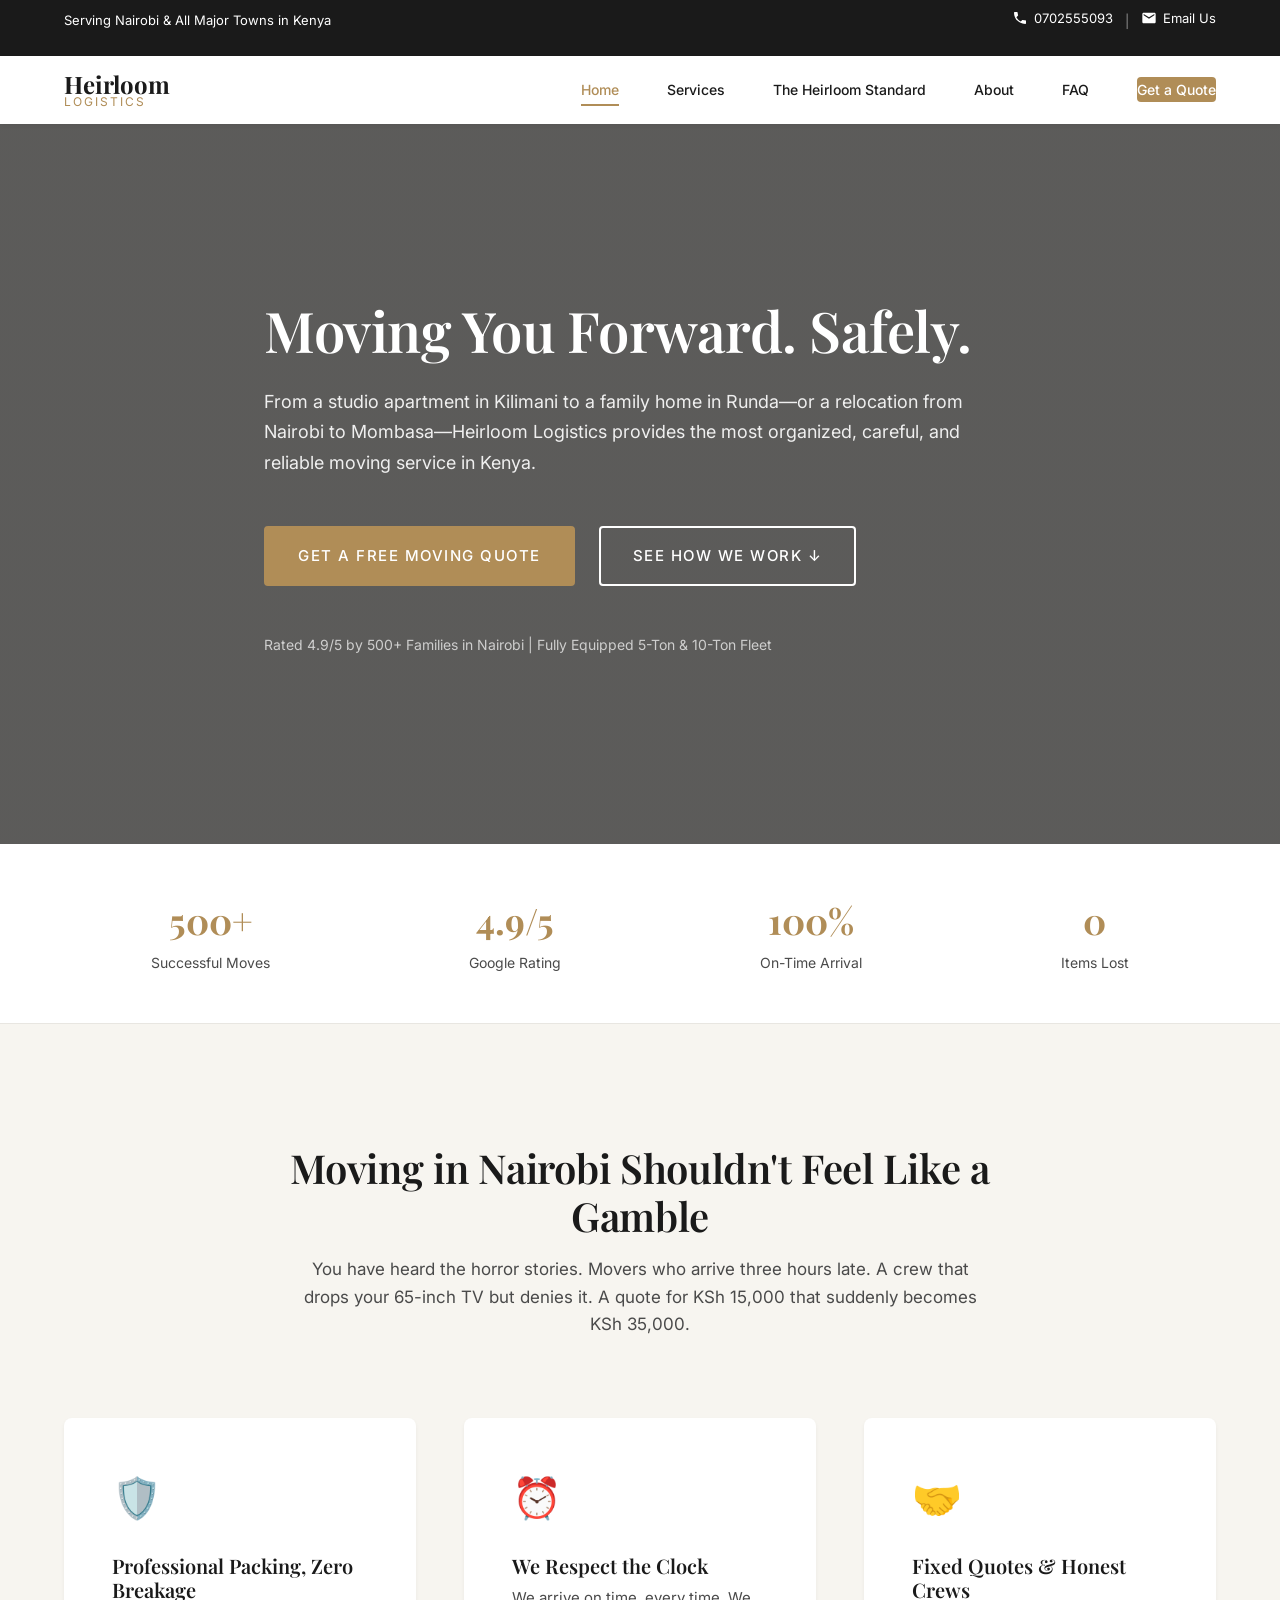
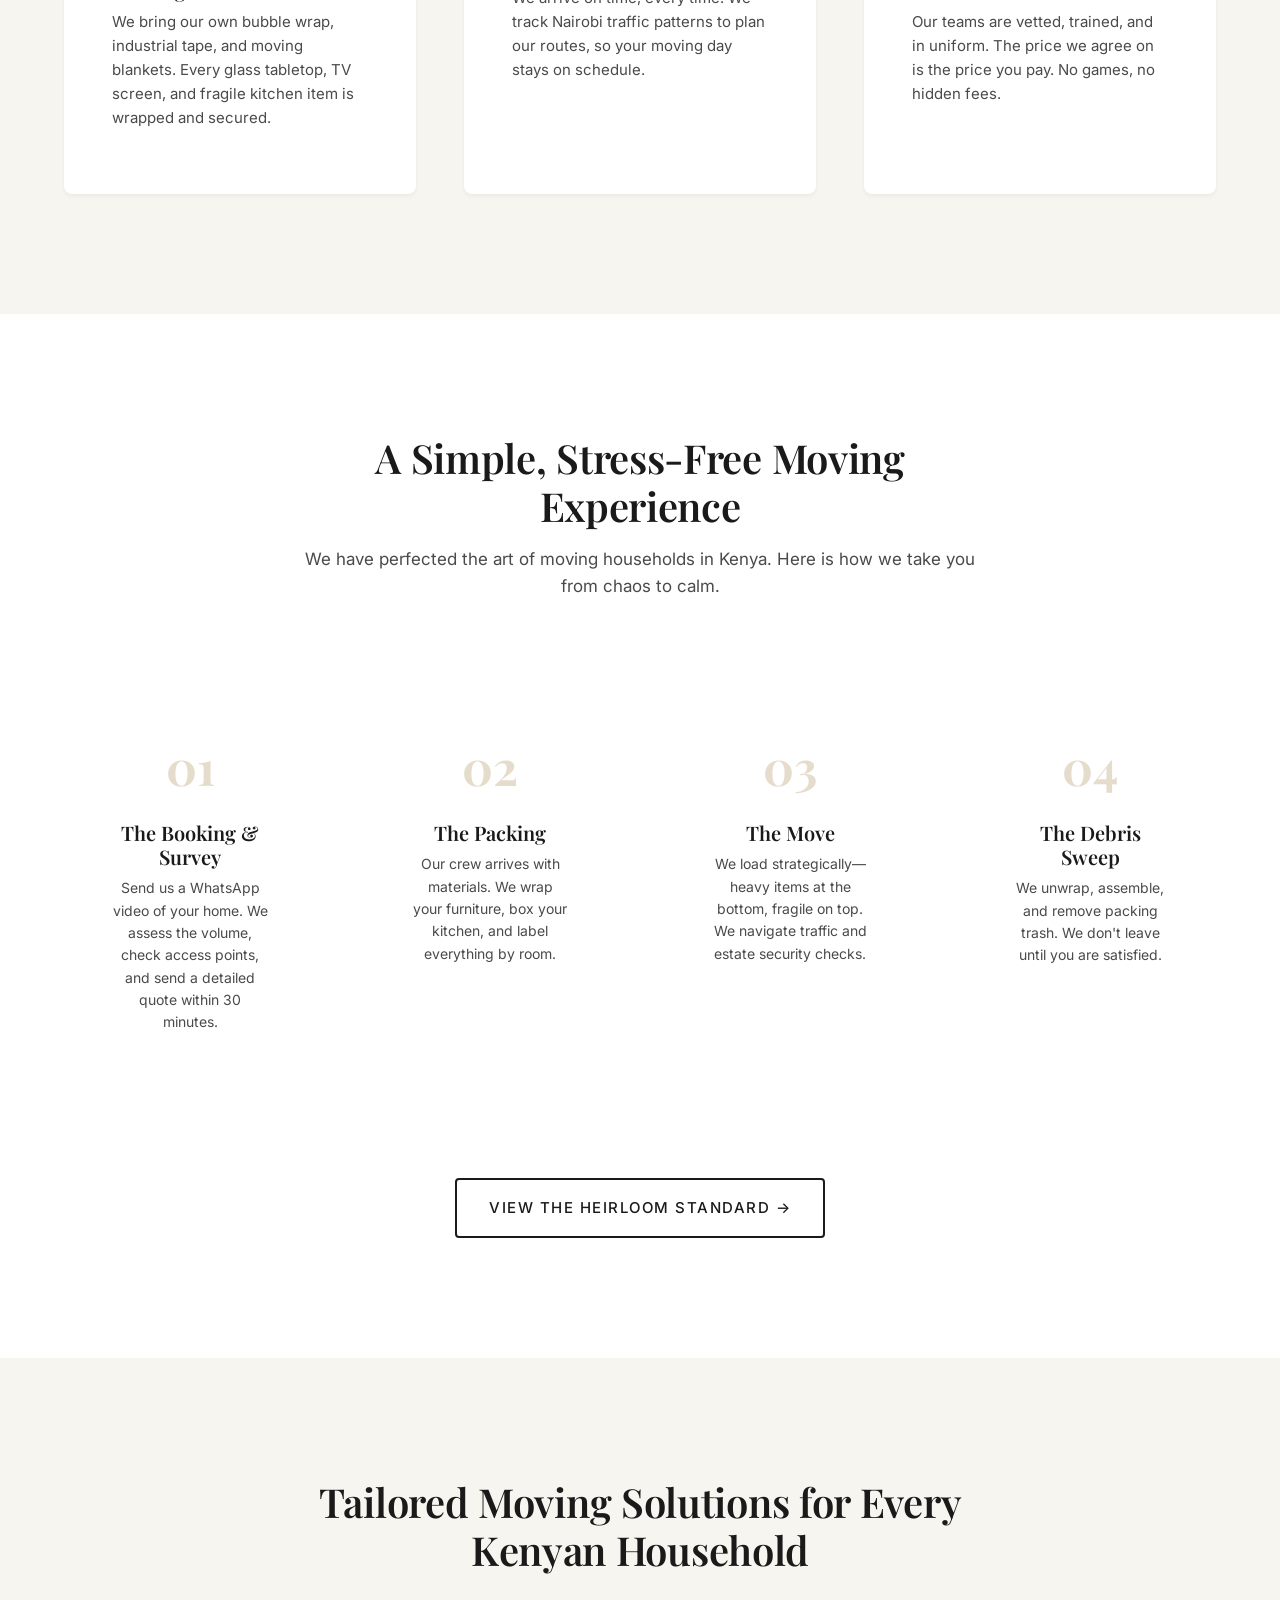
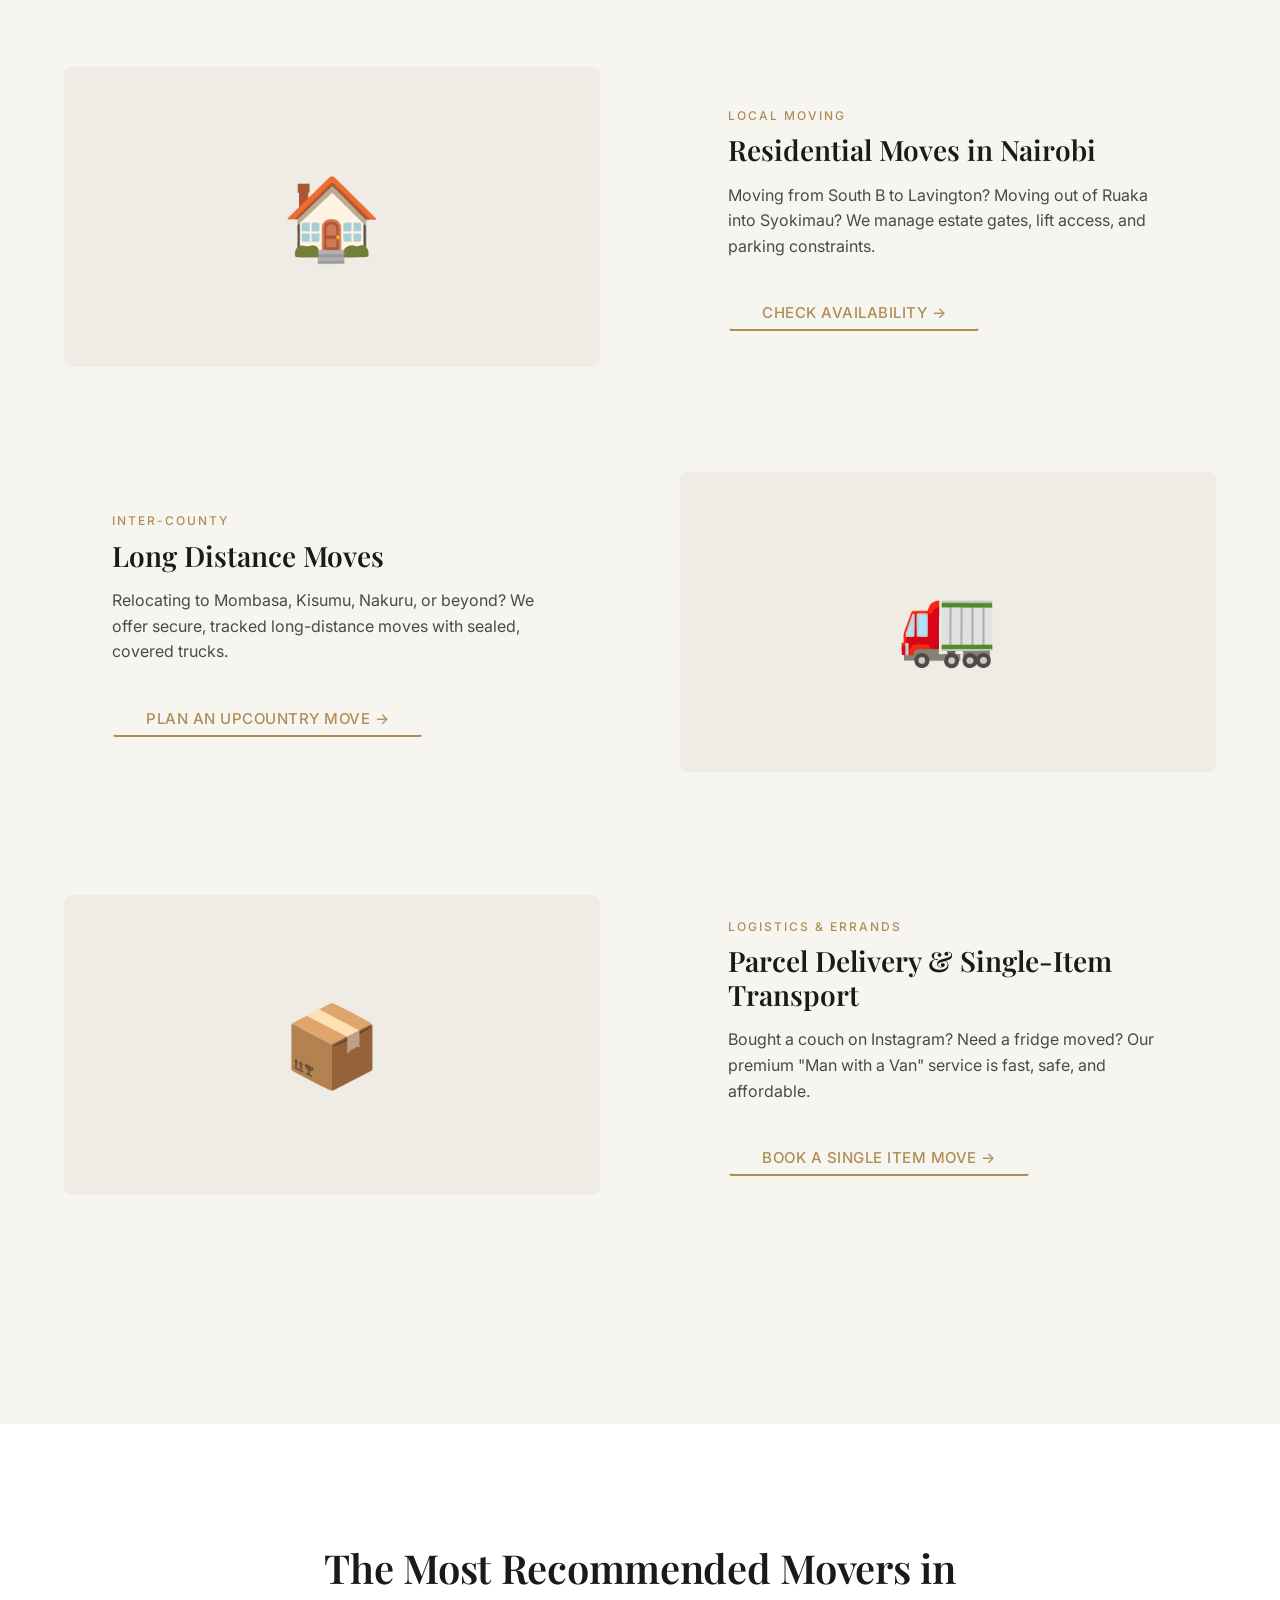
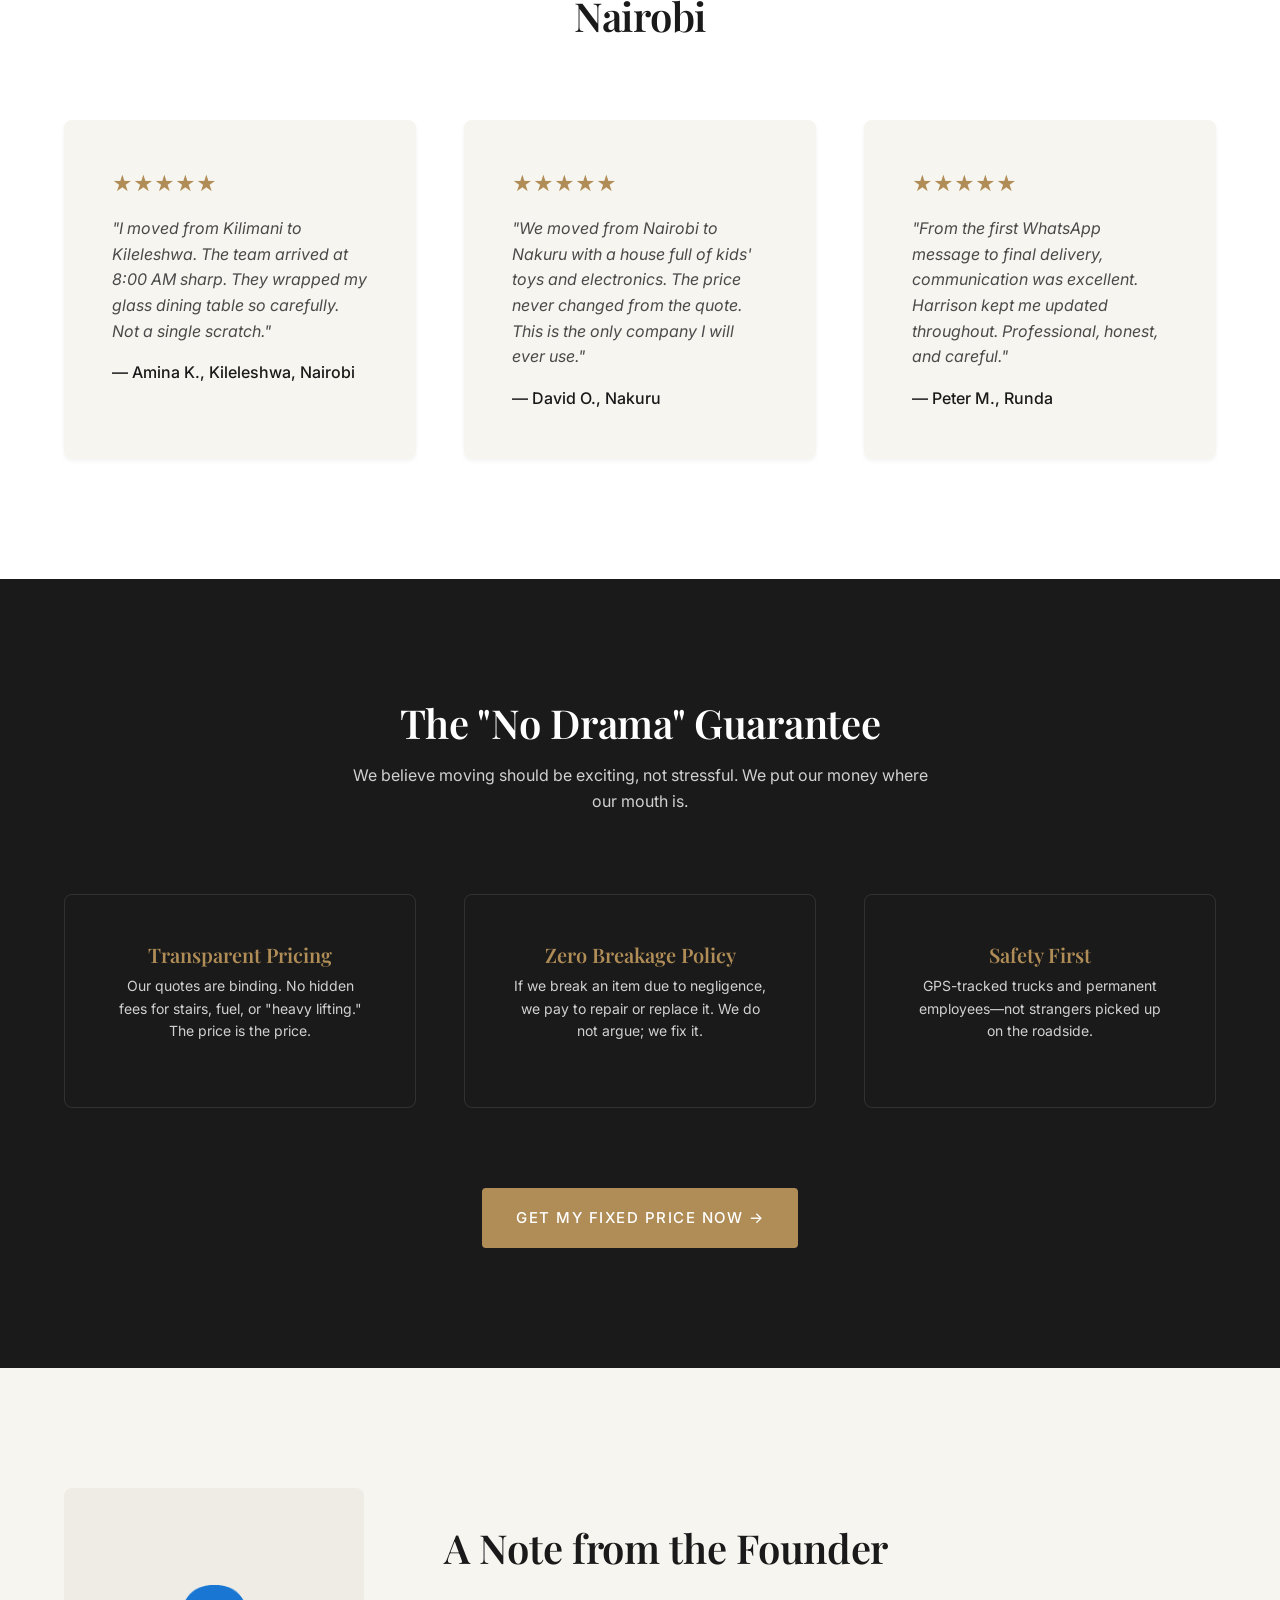
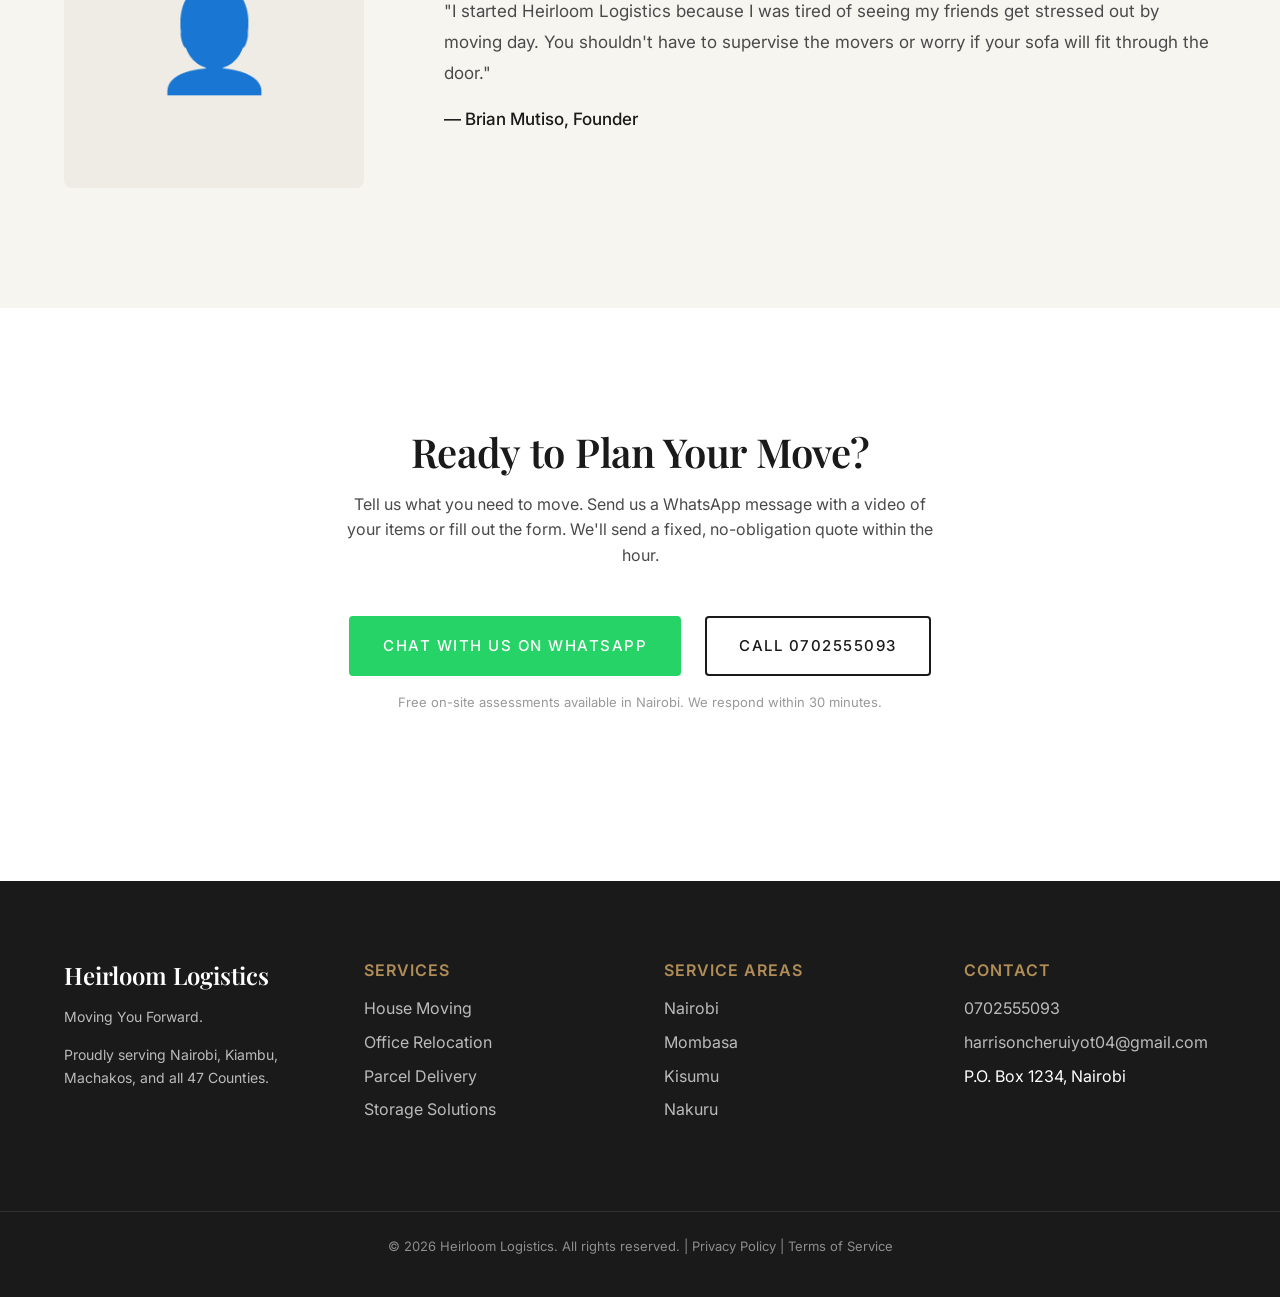
==== index.html @ 590d6983 "Add files via upload" ====
<!DOCTYPE html>
<html lang="en">
<head>
    <meta charset="UTF-8">
    <meta name="viewport" content="width=device-width, initial-scale=1.0">
    <title>Moving Company in Nairobi | Heirloom Logistics</title>
    <meta name="description" content="Reliable movers in Nairobi offering fixed-price moving services for homes, offices, and parcels across Kenya. Get a free quote on WhatsApp in 30 minutes. Call 0702555093.">
    <meta name="robots" content="index, follow">
    
    <!-- Open Graph Tags -->
    <meta property="og:title" content="Heirloom Logistics | Moving Company in Nairobi">
    <meta property="og:description" content="Professional moving services in Nairobi and across Kenya. Fixed prices, trained crews, and zero breakage guarantee.">
    <meta property="og:url" content="https://heirloomlogistics.co.ke">
    <meta property="og:type" content="website">
    <meta property="og:locale" content="en_KE">
    
    <!-- Structured Data -->
    <script type="application/ld+json">
    {
      "@context": "https://schema.org",
      "@type": "LocalBusiness",
      "name": "Heirloom Logistics",
      "description": "Professional moving company in Nairobi, Kenya offering residential and office relocation services.",
      "address": {
        "@type": "PostalAddress",
        "addressLocality": "Nairobi",
        "addressCountry": "KE"
      },
      "telephone": "+254702555093",
      "openingHours": "Mo-Sa 07:00-19:00",
      "areaServed": ["Nairobi", "Mombasa", "Kisumu", "Nakuru", "Eldoret"],
      "priceRange": "KSh 3,000 - KSh 80,000"
    }
    </script>
    
    <link rel="preconnect" href="https://fonts.googleapis.com">
    <link rel="preconnect" href="https://fonts.gstatic.com" crossorigin>
    <link href="https://fonts.googleapis.com/css2?family=Playfair+Display:wght@400;600;700&family=Inter:wght@400;500;600&display=swap" rel="stylesheet">
    <link rel="stylesheet" href="style.css">
</head>
<body>
    <a href="#main-content" class="skip-link">Skip to main content</a>

    <!-- Utility Bar -->
    <div class="utility-bar">
        <div class="container">
            <p class="utility-left">Serving Nairobi & All Major Towns in Kenya</p>
            <p class="utility-right">
                <a href="tel:0702555093" aria-label="Call us at 0702555093">
                    <svg width="16" height="16" viewBox="0 0 24 24" fill="currentColor" aria-hidden="true">
                        <path d="M6.62 10.79c1.44 2.83 3.76 5.14 6.59 6.59l2.2-2.2c.27-.27.67-.36 1.02-.24 1.12.37 2.33.57 3.57.57.55 0 1 .45 1 1V20c0 .55-.45 1-1 1-9.39 0-17-7.61-17-17 0-.55.45-1 1-1h3.5c.55 0 1 .45 1 1 0 1.25.2 2.45.57 3.57.11.35.03.74-.25 1.02l-2.2 2.2z"/>
                    </svg>
                    0702555093
                </a>
                <span class="divider">|</span>
                <a href="mailto:harrisoncheruiyot04@gmail.com" aria-label="Email us">
                    <svg width="16" height="16" viewBox="0 0 24 24" fill="currentColor" aria-hidden="true">
                        <path d="M20 4H4c-1.1 0-1.99.9-1.99 2L2 18c0 1.1.9 2 2 2h16c1.1 0 2-.9 2-2V6c0-1.1-.9-2-2-2zm0 4l-8 5-8-5V6l8 5 8-5v2z"/>
                    </svg>
                    Email Us
                </a>
            </p>
        </div>
    </div>

    <!-- Header & Navigation -->
    <header class="site-header" id="site-header" role="banner">
        <div class="container nav-container">
            <a href="/" class="logo" aria-label="Heirloom Logistics Home">
                <span class="logo-main">Heirloom</span>
                <span class="logo-sub">Logistics</span>
            </a>
            
            <nav class="main-nav" id="main-nav" aria-label="Main Navigation">
                <ul>
                    <li><a href="/" class="active" aria-current="page">Home</a></li>
                    <li><a href="services.html">Services</a></li>
                    <li><a href="heirloom-standard.html">The Heirloom Standard</a></li>
                    <li><a href="about.html">About</a></li>
                    <li><a href="faq.html">FAQ</a></li>
                    <li><a href="contact.html" class="nav-cta">Get a Quote</a></li>
                </ul>
            </nav>

            <button class="hamburger" id="hamburger" aria-label="Toggle Menu" aria-expanded="false" type="button">
                <span></span>
                <span></span>
                <span></span>
            </button>
        </div>
    </header>

    <main id="main-content" tabindex="-1">
        <!-- Hero Section -->
        <section class="hero" id="hero" aria-label="Hero section">
            <div class="hero-overlay"></div>
            <div class="container hero-content">
                <h1>Moving You Forward. Safely.</h1>
                <p class="hero-subheadline">From a studio apartment in Kilimani to a family home in Runda—or a relocation from Nairobi to Mombasa—Heirloom Logistics provides the most organized, careful, and reliable moving service in Kenya.</p>
                <div class="hero-cta">
                    <a href="https://wa.me/254702555093?text=Hello%20Heirloom%20Logistics%2C%20I%20need%20a%20moving%20quote." class="btn btn-primary" target="_blank" rel="noopener">Get a Free Moving Quote</a>
                    <a href="#how-we-work" class="btn btn-outline-light">See How We Work ↓</a>
                </div>
                <div class="hero-trust">
                    <p>Rated 4.9/5 by 500+ Families in Nairobi | Fully Equipped 5-Ton & 10-Ton Fleet</p>
                </div>
            </div>
        </section>

        <!-- Trust Bar -->
        <section class="trust-bar" aria-label="Trust Indicators">
            <div class="container">
                <div class="trust-item">
                    <span class="trust-number">500+</span>
                    <span class="trust-label">Successful Moves</span>
                </div>
                <div class="trust-item">
                    <span class="trust-number">4.9/5</span>
                    <span class="trust-label">Google Rating</span>
                </div>
                <div class="trust-item">
                    <span class="trust-number">100%</span>
                    <span class="trust-label">On-Time Arrival</span>
                </div>
                <div class="trust-item">
                    <span class="trust-number">0</span>
                    <span class="trust-label">Items Lost</span>
                </div>
            </div>
        </section>

        <!-- Problem Agitator -->
        <section class="problem-section" id="why-us" aria-labelledby="why-us-heading">
            <div class="container">
                <div class="section-header">
                    <h2 id="why-us-heading">Moving in Nairobi Shouldn't Feel Like a Gamble</h2>
                    <p>You have heard the horror stories. Movers who arrive three hours late. A crew that drops your 65-inch TV but denies it. A quote for KSh 15,000 that suddenly becomes KSh 35,000.</p>
                </div>
                <div class="feature-grid">
                    <div class="feature-card">
                        <div class="feature-icon" aria-hidden="true">🛡️</div>
                        <h3>Professional Packing, Zero Breakage</h3>
                        <p>We bring our own bubble wrap, industrial tape, and moving blankets. Every glass tabletop, TV screen, and fragile kitchen item is wrapped and secured.</p>
                    </div>
                    <div class="feature-card">
                        <div class="feature-icon" aria-hidden="true">⏰</div>
                        <h3>We Respect the Clock</h3>
                        <p>We arrive on time, every time. We track Nairobi traffic patterns to plan our routes, so your moving day stays on schedule.</p>
                    </div>
                    <div class="feature-card">
                        <div class="feature-icon" aria-hidden="true">🤝</div>
                        <h3>Fixed Quotes & Honest Crews</h3>
                        <p>Our teams are vetted, trained, and in uniform. The price we agree on is the price you pay. No games, no hidden fees.</p>
                    </div>
                </div>
            </div>
        </section>

        <!-- How We Work / Process -->
        <section class="process-section" id="how-we-work" aria-labelledby="process-heading">
            <div class="container">
                <div class="section-header">
                    <h2 id="process-heading">A Simple, Stress-Free Moving Experience</h2>
                    <p>We have perfected the art of moving households in Kenya. Here is how we take you from chaos to calm.</p>
                </div>
                <div class="process-grid">
                    <div class="process-step">
                        <div class="step-number" aria-hidden="true">01</div>
                        <h3>The Booking & Survey</h3>
                        <p>Send us a WhatsApp video of your home. We assess the volume, check access points, and send a detailed quote within 30 minutes.</p>
                    </div>
                    <div class="process-step">
                        <div class="step-number" aria-hidden="true">02</div>
                        <h3>The Packing</h3>
                        <p>Our crew arrives with materials. We wrap your furniture, box your kitchen, and label everything by room.</p>
                    </div>
                    <div class="process-step">
                        <div class="step-number" aria-hidden="true">03</div>
                        <h3>The Move</h3>
                        <p>We load strategically—heavy items at the bottom, fragile on top. We navigate traffic and estate security checks.</p>
                    </div>
                    <div class="process-step">
                        <div class="step-number" aria-hidden="true">04</div>
                        <h3>The Debris Sweep</h3>
                        <p>We unwrap, assemble, and remove packing trash. We don't leave until you are satisfied.</p>
                    </div>
                </div>
                <div class="center-cta">
                    <a href="heirloom-standard.html" class="btn btn-secondary">View The Heirloom Standard →</a>
                </div>
            </div>
        </section>

        <!-- Services Showcase -->
        <section class="services-showcase" id="services" aria-labelledby="services-heading">
            <div class="container">
                <div class="section-header">
                    <h2 id="services-heading">Tailored Moving Solutions for Every Kenyan Household</h2>
                </div>
                <div class="service-block">
                    <div class="service-image" aria-hidden="true">🏠</div>
                    <div class="service-content">
                        <span class="service-tag">Local Moving</span>
                        <h3>Residential Moves in Nairobi</h3>
                        <p>Moving from South B to Lavington? Moving out of Ruaka into Syokimau? We manage estate gates, lift access, and parking constraints.</p>
                        <a href="services.html#local-moving" class="btn btn-text">Check Availability →</a>
                    </div>
                </div>
                <div class="service-block reverse">
                    <div class="service-image" aria-hidden="true">🚛</div>
                    <div class="service-content">
                        <span class="service-tag">Inter-County</span>
                        <h3>Long Distance Moves</h3>
                        <p>Relocating to Mombasa, Kisumu, Nakuru, or beyond? We offer secure, tracked long-distance moves with sealed, covered trucks.</p>
                        <a href="services.html#long-distance" class="btn btn-text">Plan an Upcountry Move →</a>
                    </div>
                </div>
                <div class="service-block">
                    <div class="service-image" aria-hidden="true">📦</div>
                    <div class="service-content">
                        <span class="service-tag">Logistics & Errands</span>
                        <h3>Parcel Delivery & Single-Item Transport</h3>
                        <p>Bought a couch on Instagram? Need a fridge moved? Our premium "Man with a Van" service is fast, safe, and affordable.</p>
                        <a href="services.html#single-item" class="btn btn-text">Book a Single Item Move →</a>
                    </div>
                </div>
            </div>
        </section>

        <!-- Testimonials -->
        <section class="testimonials" id="testimonials" aria-labelledby="testimonials-heading">
            <div class="container">
                <div class="section-header">
                    <h2 id="testimonials-heading">The Most Recommended Movers in Nairobi</h2>
                </div>
                <div class="testimonial-grid">
                    <div class="testimonial-card">
                        <div class="stars" aria-label="5 out of 5 stars">★★★★★</div>
                        <blockquote>"I moved from Kilimani to Kileleshwa. The team arrived at 8:00 AM sharp. They wrapped my glass dining table so carefully. Not a single scratch."</blockquote>
                        <cite>— Amina K., Kileleshwa, Nairobi</cite>
                    </div>
                    <div class="testimonial-card">
                        <div class="stars" aria-label="5 out of 5 stars">★★★★★</div>
                        <blockquote>"We moved from Nairobi to Nakuru with a house full of kids' toys and electronics. The price never changed from the quote. This is the only company I will ever use."</blockquote>
                        <cite>— David O., Nakuru</cite>
                    </div>
                    <div class="testimonial-card">
                        <div class="stars" aria-label="5 out of 5 stars">★★★★★</div>
                        <blockquote>"From the first WhatsApp message to final delivery, communication was excellent. Harrison kept me updated throughout. Professional, honest, and careful."</blockquote>
                        <cite>— Peter M., Runda</cite>
                    </div>
                </div>
            </div>
        </section>

        <!-- Guarantee Section -->
        <section class="guarantee-section" id="guarantee" aria-labelledby="guarantee-heading">
            <div class="container">
                <h2 id="guarantee-heading">The "No Drama" Guarantee</h2>
                <p class="guarantee-sub">We believe moving should be exciting, not stressful. We put our money where our mouth is.</p>
                <div class="guarantee-grid">
                    <div class="guarantee-item">
                        <h3>Transparent Pricing</h3>
                        <p>Our quotes are binding. No hidden fees for stairs, fuel, or "heavy lifting." The price is the price.</p>
                    </div>
                    <div class="guarantee-item">
                        <h3>Zero Breakage Policy</h3>
                        <p>If we break an item due to negligence, we pay to repair or replace it. We do not argue; we fix it.</p>
                    </div>
                    <div class="guarantee-item">
                        <h3>Safety First</h3>
                        <p>GPS-tracked trucks and permanent employees—not strangers picked up on the roadside.</p>
                    </div>
                </div>
                <a href="contact.html" class="btn btn-primary">Get My Fixed Price Now →</a>
            </div>
        </section>

        <!-- Founder's Note -->
        <section class="founder-section" id="about" aria-labelledby="founder-heading">
            <div class="container founder-container">
                <div class="founder-image" aria-hidden="true">👤</div>
                <div class="founder-content">
                    <h2 id="founder-heading">A Note from the Founder</h2>
                    <p>"I started Heirloom Logistics because I was tired of seeing my friends get stressed out by moving day. You shouldn't have to supervise the movers or worry if your sofa will fit through the door."</p>
                    <p class="founder-name">— Brian Mutiso, Founder</p>
                </div>
            </div>
        </section>

        <!-- Final CTA -->
        <section class="final-cta" id="contact" aria-labelledby="cta-heading">
            <div class="container">
                <h2 id="cta-heading">Ready to Plan Your Move?</h2>
                <p>Tell us what you need to move. Send us a WhatsApp message with a video of your items or fill out the form. We'll send a fixed, no-obligation quote within the hour.</p>
                <div class="cta-buttons">
                    <a href="https://wa.me/254702555093?text=Hello%20Heirloom%20Logistics%2C%20I%20need%20a%20moving%20quote." class="btn btn-whatsapp" target="_blank" rel="noopener">Chat with Us on WhatsApp</a>
                    <a href="tel:0702555093" class="btn btn-outline-dark">Call 0702555093</a>
                </div>
                <p class="micro-copy">Free on-site assessments available in Nairobi. We respond within 30 minutes.</p>
            </div>
        </section>
    </main>

    <!-- Footer -->
    <footer class="site-footer" role="contentinfo">
        <div class="container footer-grid">
            <div class="footer-col">
                <h3>Heirloom Logistics</h3>
                <p>Moving You Forward.</p>
                <p>Proudly serving Nairobi, Kiambu, Machakos, and all 47 Counties.</p>
            </div>
            <div class="footer-col">
                <h4>Services</h4>
                <ul>
                    <li><a href="services.html#local-moving">House Moving</a></li>
                    <li><a href="services.html#long-distance">Office Relocation</a></li>
                    <li><a href="services.html#single-item">Parcel Delivery</a></li>
                    <li><a href="services.html#storage">Storage Solutions</a></li>
                </ul>
            </div>
            <div class="footer-col">
                <h4>Service Areas</h4>
                <ul>
                    <li><a href="service-areas.html#nairobi">Nairobi</a></li>
                    <li><a href="service-areas.html#mombasa">Mombasa</a></li>
                    <li><a href="service-areas.html#kisumu">Kisumu</a></li>
                    <li><a href="service-areas.html#nakuru">Nakuru</a></li>
                </ul>
            </div>
            <div class="footer-col">
                <h4>Contact</h4>
                <ul>
                    <li><a href="tel:0702555093">0702555093</a></li>
                    <li><a href="mailto:harrisoncheruiyot04@gmail.com">harrisoncheruiyot04@gmail.com</a></li>
                    <li>P.O. Box 1234, Nairobi</li>
                </ul>
            </div>
        </div>
        <div class="footer-bottom">
            <p>&copy; <span id="current-year">2026</span> Heirloom Logistics. All rights reserved. | <a href="privacy.html">Privacy Policy</a> | <a href="terms.html">Terms of Service</a></p>
        </div>
    </footer>

    <!-- Sticky Mobile CTA -->
    <div class="sticky-mobile-cta" aria-label="Quick Contact">
        <a href="tel:0702555093" class="sticky-call">
            <svg width="20" height="20" viewBox="0 0 24 24" fill="currentColor" aria-hidden="true">
                <path d="M6.62 10.79c1.44 2.83 3.76 5.14 6.59 6.59l2.2-2.2c.27-.27.67-.36 1.02-.24 1.12.37 2.33.57 3.57.57.55 0 1 .45 1 1V20c0 .55-.45 1-1 1-9.39 0-17-7.61-17-17 0-.55.45-1 1-1h3.5c.55 0 1 .45 1 1 0 1.25.2 2.45.57 3.57.11.35.03.74-.25 1.02l-2.2 2.2z"/>
            </svg>
            Call
        </a>
        <a href="https://wa.me/254702555093?text=Hello%20Heirloom%20Logistics%2C%20I%20need%20a%20moving%20quote." class="sticky-whatsapp" target="_blank" rel="noopener">
            <svg width="20" height="20" viewBox="0 0 24 24" fill="currentColor" aria-hidden="true">
                <path d="M17.472 14.382c-.297-.149-1.758-.867-2.03-.967-.273-.099-.471-.148-.67.15-.197.297-.767.966-.94 1.164-.173.199-.347.223-.644.075-.297-.15-1.255-.463-2.39-1.475-.883-.788-1.48-1.761-1.653-2.059-.173-.297-.018-.458.13-.606.134-.133.298-.347.446-.52.149-.174.198-.298.298-.497.099-.198.05-.371-.025-.52-.075-.149-.669-1.612-.916-2.207-.242-.579-.487-.5-.669-.51-.173-.008-.371-.01-.57-.01-.198 0-.52.074-.792.372-.272.297-1.04 1.016-1.04 2.479 0 1.462 1.065 2.875 1.213 3.074.149.198 2.096 3.2 5.077 4.487.709.306 1.262.489 1.694.625.712.227 1.36.195 1.871.118.571-.085 1.758-.719 2.006-1.413.248-.694.248-1.289.173-1.413-.074-.124-.272-.198-.57-.347m-5.421 7.403h-.004a9.87 9.87 0 01-5.031-1.378l-.361-.214-3.741.982.998-3.648-.235-.374a9.86 9.86 0 01-1.51-5.26c.001-5.45 4.436-9.884 9.888-9.884 2.64 0 5.122 1.03 6.988 2.898a9.825 9.825 0 012.893 6.994c-.003 5.45-4.437 9.884-9.885 9.884m8.413-18.297A11.815 11.815 0 0012.05 0C5.495 0 .16 5.335.157 11.892c0 2.096.547 4.142 1.588 5.945L.057 24l6.305-1.654a11.882 11.882 0 005.683 1.448h.005c6.554 0 11.89-5.335 11.893-11.893a11.821 11.821 0 00-3.48-8.413z"/>
            </svg>
            WhatsApp
        </a>
    </div>

    <script src="script.js" defer></script>
</body>
</html>
---- style.css ----
/* ============================================
   Heirloom Logistics - Production Stylesheet
   Premium Moving Company Website
   ============================================ */

/* CSS Custom Properties (Design Tokens) */
:root {
    /* Colors */
    --color-charcoal: #1A1A1A;
    --color-ivory: #F7F5F0;
    --color-white: #FFFFFF;
    --color-gold: #B08D57;
    --color-gold-dark: #9A7A4A;
    --color-slate: #4A4A4A;
    --color-light-gray: #E8E6E1;
    --color-soft-beige: #EFECE6;
    --color-whatsapp: #25D366;
    --color-whatsapp-dark: #1DA851;
    --color-success: #4CAF50;
    --color-danger: #dc3545;
    
    /* Typography */
    --font-heading: 'Playfair Display', Georgia, serif;
    --font-body: 'Inter', Helvetica, Arial, sans-serif;
    
    /* Spacing */
    --spacing-xs: 8px;
    --spacing-sm: 16px;
    --spacing-md: 24px;
    --spacing-lg: 48px;
    --spacing-xl: 80px;
    --spacing-xxl: 120px;
    
    /* Container */
    --container-max: 1200px;
    --container-padding: 24px;
    
    /* Border Radius */
    --radius-sm: 4px;
    --radius-md: 8px;
    --radius-lg: 12px;
    
    /* Transitions */
    --transition-fast: 0.2s ease;
    --transition-medium: 0.3s ease;
    --transition-slow: 0.5s ease;
    
    /* Shadows */
    --shadow-sm: 0 2px 4px rgba(0,0,0,0.05);
    --shadow-md: 0 4px 12px rgba(0,0,0,0.08);
    --shadow-lg: 0 8px 24px rgba(0,0,0,0.1);
}

/* ============================================
   Reset & Base Styles
   ============================================ */
*,
*::before,
*::after {
    margin: 0;
    padding: 0;
    box-sizing: border-box;
}

html {
    scroll-behavior: smooth;
    -webkit-text-size-adjust: 100%;
}

body {
    font-family: var(--font-body);
    font-size: 16px;
    line-height: 1.6;
    color: var(--color-slate);
    background-color: var(--color-ivory);
    overflow-x: hidden;
}

/* Typography */
h1, h2, h3, h4, h5, h6 {
    font-family: var(--font-heading);
    color: var(--color-charcoal);
    line-height: 1.2;
    font-weight: 600;
}

h1 {
    font-size: clamp(32px, 5vw, 56px);
    letter-spacing: -0.5px;
    margin-bottom: var(--spacing-md);
}

h2 {
    font-size: clamp(28px, 4vw, 40px);
    letter-spacing: -0.3px;
    margin-bottom: var(--spacing-sm);
}

h3 {
    font-size: clamp(20px, 3vw, 28px);
    margin-bottom: var(--spacing-xs);
}

p {
    margin-bottom: var(--spacing-sm);
}

a {
    color: var(--color-gold);
    text-decoration: none;
    transition: color var(--transition-fast);
}

a:hover,
a:focus-visible {
    color: var(--color-charcoal);
}

img {
    max-width: 100%;
    height: auto;
    display: block;
}

ul {
    list-style: none;
}

/* ============================================
   Accessibility
   ============================================ */
.skip-link {
    position: absolute;
    top: -100%;
    left: 50%;
    transform: translateX(-50%);
    background: var(--color-charcoal);
    color: var(--color-white);
    padding: var(--spacing-sm) var(--spacing-md);
    z-index: 9999;
    transition: top var(--transition-medium);
}

.skip-link:focus {
    top: 0;
}

:focus-visible {
    outline: 3px solid var(--color-gold);
    outline-offset: 2px;
}

/* ============================================
   Container
   ============================================ */
.container {
    max-width: var(--container-max);
    margin: 0 auto;
    padding: 0 var(--container-padding);
}

/* ============================================
   Buttons
   ============================================ */
.btn {
    display: inline-flex;
    align-items: center;
    justify-content: center;
    padding: 16px 32px;
    font-family: var(--font-body);
    font-size: 15px;
    font-weight: 500;
    text-transform: uppercase;
    letter-spacing: 1.5px;
    border-radius: var(--radius-sm);
    cursor: pointer;
    transition: all var(--transition-medium);
    text-align: center;
    border: 2px solid transparent;
    text-decoration: none;
    min-height: 48px;
}

.btn-primary {
    background-color: var(--color-gold);
    color: var(--color-white);
    border-color: var(--color-gold);
}

.btn-primary:hover,
.btn-primary:focus-visible {
    background-color: var(--color-charcoal);
    border-color: var(--color-charcoal);
    color: var(--color-white);
}

.btn-secondary {
    background-color: transparent;
    color: var(--color-charcoal);
    border-color: var(--color-charcoal);
}

.btn-secondary:hover,
.btn-secondary:focus-visible {
    background-color: var(--color-charcoal);
    color: var(--color-white);
}

.btn-whatsapp {
    background-color: var(--color-whatsapp);
    color: var(--color-white);
    border-color: var(--color-whatsapp);
}

.btn-whatsapp:hover,
.btn-whatsapp:focus-visible {
    background-color: var(--color-whatsapp-dark);
    border-color: var(--color-whatsapp-dark);
    color: var(--color-white);
}

.btn-outline-light {
    background-color: transparent;
    color: var(--color-white);
    border-color: var(--color-white);
}

.btn-outline-light:hover,
.btn-outline-light:focus-visible {
    background-color: var(--color-white);
    color: var(--color-charcoal);
}

.btn-outline-dark {
    background-color: transparent;
    color: var(--color-charcoal);
    border-color: var(--color-charcoal);
}

.btn-outline-dark:hover,
.btn-outline-dark:focus-visible {
    background-color: var(--color-charcoal);
    color: var(--color-white);
}

.btn-text {
    display: inline-block;
    font-weight: 500;
    letter-spacing: 0.5px;
    border-bottom: 2px solid var(--color-gold);
    padding-bottom: 4px;
    transition: all var(--transition-fast);
}

.btn-text:hover,
.btn-text:focus-visible {
    border-bottom-color: var(--color-charcoal);
}

.btn-block {
    width: 100%;
    margin-top: var(--spacing-sm);
}

/* ============================================
   Utility Bar
   ============================================ */
.utility-bar {
    background-color: var(--color-charcoal);
    color: var(--color-white);
    padding: var(--spacing-xs) 0;
    font-size: 13px;
}

.utility-bar .container {
    display: flex;
    justify-content: space-between;
    align-items: center;
    flex-wrap: wrap;
    gap: var(--spacing-xs);
}

.utility-bar a {
    color: var(--color-white);
    text-decoration: none;
    display: inline-flex;
    align-items: center;
    gap: 6px;
}

.utility-bar a:hover,
.utility-bar a:focus-visible {
    color: var(--color-gold);
}

.utility-bar .divider {
    margin: 0 var(--spacing-xs);
    opacity: 0.5;
}

/* ============================================
   Header & Navigation
   ============================================ */
.site-header {
    background-color: var(--color-white);
    box-shadow: var(--shadow-sm);
    position: sticky;
    top: 0;
    z-index: 1000;
    transition: box-shadow var(--transition-medium);
}

.site-header.scrolled {
    box-shadow: var(--shadow-md);
}

.nav-container {
    display: flex;
    justify-content: space-between;
    align-items: center;
    padding-top: var(--spacing-sm);
    padding-bottom: var(--spacing-sm);
}

.logo {
    display: flex;
    flex-direction: column;
    line-height: 1;
    text-decoration: none;
}

.logo-main {
    font-family: var(--font-heading);
    font-size: 24px;
    font-weight: 700;
    color: var(--color-charcoal);
}

.logo-sub {
    font-size: 12px;
    text-transform: uppercase;
    letter-spacing: 2px;
    color: var(--color-gold);
}

.main-nav ul {
    display: flex;
    list-style: none;
    gap: var(--spacing-lg);
    align-items: center;
}

.main-nav a {
    color: var(--color-charcoal);
    font-weight: 500;
    font-size: 14px;
    transition: color var(--transition-fast);
    position: relative;
    text-decoration: none;
    padding: 4px 0;
}

.main-nav a:hover,
.main-nav a:focus-visible,
.main-nav a.active {
    color: var(--color-gold);
}

.main-nav a.active::after {
    content: '';
    position: absolute;
    bottom: -4px;
    left: 0;
    width: 100%;
    height: 2px;
    background-color: var(--color-gold);
}

.nav-cta {
    background-color: var(--color-gold);
    color: var(--color-white) !important;
    padding: 10px 20px;
    border-radius: var(--radius-sm);
    transition: background-color var(--transition-fast);
}

.nav-cta:hover,
.nav-cta:focus-visible {
    background-color: var(--color-charcoal);
    color: var(--color-white) !important;
}

/* Hamburger Menu */
.hamburger {
    display: none;
    flex-direction: column;
    gap: 5px;
    background: none;
    border: none;
    cursor: pointer;
    padding: 8px;
    min-width: 44px;
    min-height: 44px;
    align-items: center;
    justify-content: center;
}

.hamburger span {
    width: 25px;
    height: 2px;
    background-color: var(--color-charcoal);
    transition: all var(--transition-medium);
}

.hamburger.active span:nth-child(1) {
    transform: rotate(45deg) translate(5px, 5px);
}

.hamburger.active span:nth-child(2) {
    opacity: 0;
}

.hamburger.active span:nth-child(3) {
    transform: rotate(-45deg) translate(5px, -5px);
}

/* ============================================
   Hero Sections (General)
   ============================================ */
.hero {
    background-image: linear-gradient(rgba(26, 26, 26, 0.7), rgba(26, 26, 26, 0.7)), url('../images/hero-bg.jpg');
    background-size: cover;
    background-position: center;
    min-height: 80vh;
    display: flex;
    align-items: center;
    position: relative;
    color: var(--color-white);
}

.hero-content {
    position: relative;
    z-index: 1;
    max-width: 800px;
}

.hero h1 {
    color: var(--color-white);
    margin-bottom: var(--spacing-md);
}

.hero-subheadline {
    font-size: 18px;
    line-height: 1.7;
    margin-bottom: var(--spacing-lg);
    color: rgba(255, 255, 255, 0.9);
}

.hero-cta {
    display: flex;
    gap: var(--spacing-md);
    flex-wrap: wrap;
    margin-bottom: var(--spacing-lg);
}

.hero-trust {
    font-size: 14px;
    color: rgba(255, 255, 255, 0.7);
}

/* Page Hero Sections (Interior Pages) */
.services-hero,
.about-hero,
.standard-hero,
.faq-hero,
.areas-hero,
.contact-hero {
    background-color: var(--color-charcoal);
    color: var(--color-white);
    padding: var(--spacing-xl) 0;
    text-align: center;
}

.services-hero h1,
.about-hero h1,
.standard-hero h1,
.faq-hero h1,
.areas-hero h1,
.contact-hero h1 {
    color: var(--color-white);
}

.services-subheadline,
.about-subheadline,
.standard-subheadline,
.faq-subheadline,
.areas-subheadline,
.contact-subheadline {
    max-width: 700px;
    margin: 0 auto var(--spacing-lg);
    font-size: 18px;
    color: rgba(255, 255, 255, 0.9);
}

/* ============================================
   Trust Bar
   ============================================ */
.trust-bar {
    background-color: var(--color-white);
    padding: var(--spacing-lg) 0;
    border-bottom: 1px solid var(--color-light-gray);
}

.trust-bar .container {
    display: flex;
    justify-content: space-around;
    flex-wrap: wrap;
    gap: var(--spacing-md);
}

.trust-item {
    text-align: center;
}

.trust-number {
    display: block;
    font-family: var(--font-heading);
    font-size: 36px;
    font-weight: 700;
    color: var(--color-gold);
}

.trust-label {
    font-size: 14px;
    color: var(--color-slate);
}

/* ============================================
   Section Headers & Labels
   ============================================ */
.section-header {
    text-align: center;
    max-width: 700px;
    margin: 0 auto var(--spacing-xl);
}

.section-header h2 {
    margin-bottom: var(--spacing-sm);
}

.section-header p {
    font-size: 17px;
    color: var(--color-slate);
}

.section-label {
    display: inline-block;
    font-size: 12px;
    text-transform: uppercase;
    letter-spacing: 2px;
    color: var(--color-gold);
    font-weight: 500;
    margin-bottom: var(--spacing-sm);
}

/* ============================================
   Problem Section (Homepage)
   ============================================ */
.problem-section {
    padding: var(--spacing-xxl) 0;
    background-color: var(--color-ivory);
}

.feature-grid {
    display: grid;
    grid-template-columns: repeat(auto-fit, minmax(280px, 1fr));
    gap: var(--spacing-lg);
    margin-top: var(--spacing-xl);
}

.feature-card {
    background-color: var(--color-white);
    padding: var(--spacing-lg);
    border-radius: var(--radius-md);
    box-shadow: var(--shadow-sm);
    transition: transform var(--transition-medium), box-shadow var(--transition-medium);
}

.feature-card:hover {
    transform: translateY(-4px);
    box-shadow: var(--shadow-md);
}

.feature-icon {
    font-size: 40px;
    margin-bottom: var(--spacing-md);
}

.feature-card h3 {
    font-size: 20px;
    margin-bottom: var(--spacing-xs);
}

.feature-card p {
    font-size: 15px;
    color: var(--color-slate);
}

/* ============================================
   Process Section
   ============================================ */
.process-section {
    padding: var(--spacing-xxl) 0;
    background-color: var(--color-white);
}

.process-grid {
    display: grid;
    grid-template-columns: repeat(auto-fit, minmax(240px, 1fr));
    gap: var(--spacing-lg);
    margin-bottom: var(--spacing-xl);
}

.process-step {
    text-align: center;
    padding: var(--spacing-lg);
    position: relative;
}

.step-number {
    font-family: var(--font-heading);
    font-size: 48px;
    font-weight: 700;
    color: var(--color-gold);
    opacity: 0.3;
    margin-bottom: var(--spacing-sm);
}

.process-step h3 {
    font-size: 20px;
    margin-bottom: var(--spacing-xs);
}

.process-step p {
    font-size: 14px;
    color: var(--color-slate);
}

.center-cta {
    text-align: center;
}

/* ============================================
   Services Showcase (Homepage)
   ============================================ */
.services-showcase {
    padding: var(--spacing-xxl) 0;
    background-color: var(--color-ivory);
}

.service-block {
    display: grid;
    grid-template-columns: 1fr 1fr;
    gap: var(--spacing-xl);
    margin-bottom: var(--spacing-xl);
    align-items: center;
}

.service-block.reverse {
    direction: rtl;
}

.service-block.reverse > * {
    direction: ltr;
}

.service-image {
    background-color: var(--color-soft-beige);
    border-radius: var(--radius-md);
    min-height: 300px;
    display: flex;
    align-items: center;
    justify-content: center;
    font-size: 80px;
}

.service-content {
    padding: var(--spacing-lg);
}

.service-tag {
    display: inline-block;
    font-size: 12px;
    text-transform: uppercase;
    letter-spacing: 2px;
    color: var(--color-gold);
    font-weight: 500;
    margin-bottom: var(--spacing-xs);
}

.service-content h3 {
    font-size: 28px;
    margin-bottom: var(--spacing-sm);
}

.service-content p {
    margin-bottom: var(--spacing-md);
}

/* ============================================
   Testimonials
   ============================================ */
.testimonials {
    padding: var(--spacing-xxl) 0;
    background-color: var(--color-white);
}

.testimonial-grid {
    display: grid;
    grid-template-columns: repeat(auto-fit, minmax(300px, 1fr));
    gap: var(--spacing-lg);
}

.testimonial-card {
    background-color: var(--color-ivory);
    padding: var(--spacing-lg);
    border-radius: var(--radius-md);
    box-shadow: var(--shadow-sm);
}

.stars {
    color: var(--color-gold);
    font-size: 20px;
    margin-bottom: var(--spacing-sm);
}

.testimonial-card blockquote {
    font-style: italic;
    margin-bottom: var(--spacing-sm);
    color: var(--color-slate);
}

.testimonial-card cite {
    font-style: normal;
    font-weight: 500;
    color: var(--color-charcoal);
}

/* ============================================
   Guarantee Sections
   ============================================ */
.guarantee-section,
.standard-guarantee {
    padding: var(--spacing-xxl) 0;
    background-color: var(--color-charcoal);
    color: var(--color-white);
    text-align: center;
}

.guarantee-section h2,
.standard-guarantee h2 {
    color: var(--color-white);
    margin-bottom: var(--spacing-sm);
}

.guarantee-sub {
    color: rgba(255, 255, 255, 0.8);
    max-width: 600px;
    margin: 0 auto var(--spacing-xl);
}

.guarantee-grid,
.guarantee-items {
    display: grid;
    grid-template-columns: repeat(auto-fit, minmax(250px, 1fr));
    gap: var(--spacing-lg);
    margin-bottom: var(--spacing-xl);
}

.guarantee-item {
    padding: var(--spacing-lg);
    border: 1px solid rgba(255, 255, 255, 0.1);
    border-radius: var(--radius-md);
}

.guarantee-item h3 {
    color: var(--color-gold);
    font-size: 20px;
    margin-bottom: var(--spacing-xs);
}

.guarantee-item p {
    color: rgba(255, 255, 255, 0.8);
    font-size: 14px;
}

/* ============================================
   Founder Section
   ============================================ */
.founder-section {
    padding: var(--spacing-xxl) 0;
    background-color: var(--color-ivory);
}

.founder-container {
    display: grid;
    grid-template-columns: 300px 1fr;
    gap: var(--spacing-xl);
    align-items: center;
}

.founder-image {
    background-color: var(--color-soft-beige);
    border-radius: var(--radius-md);
    min-height: 300px;
    display: flex;
    align-items: center;
    justify-content: center;
    font-size: 100px;
}

.founder-content h2 {
    margin-bottom: var(--spacing-md);
}

.founder-content p {
    font-size: 17px;
    line-height: 1.8;
}

.founder-name {
    font-weight: 500;
    color: var(--color-charcoal);
}

/* ============================================
   Final CTA Section
   ============================================ */
.final-cta {
    padding: var(--spacing-xxl) 0;
    background-color: var(--color-white);
    text-align: center;
}

.final-cta h2 {
    margin-bottom: var(--spacing-sm);
}

.final-cta p {
    max-width: 600px;
    margin: 0 auto var(--spacing-lg);
}

.cta-buttons {
    display: flex;
    gap: var(--spacing-md);
    justify-content: center;
    flex-wrap: wrap;
    margin-bottom: var(--spacing-sm);
}

.micro-copy {
    font-size: 13px;
    color: #999;
}

/* ============================================
   Footer
   ============================================ */
.site-footer {
    background-color: var(--color-charcoal);
    color: var(--color-white);
    padding: var(--spacing-xl) 0 var(--spacing-md);
}

.footer-grid {
    display: grid;
    grid-template-columns: repeat(auto-fit, minmax(200px, 1fr));
    gap: var(--spacing-lg);
    margin-bottom: var(--spacing-xl);
}

.footer-col h3 {
    font-family: var(--font-heading);
    color: var(--color-white);
    font-size: 24px;
    margin-bottom: var(--spacing-sm);
}

.footer-col h4 {
    color: var(--color-gold);
    font-size: 16px;
    margin-bottom: var(--spacing-sm);
    font-family: var(--font-body);
    text-transform: uppercase;
    letter-spacing: 1px;
}

.footer-col ul {
    list-style: none;
}

.footer-col ul li {
    margin-bottom: var(--spacing-xs);
}

.footer-col a {
    color: rgba(255, 255, 255, 0.7);
    text-decoration: none;
    transition: color var(--transition-fast);
}

.footer-col a:hover,
.footer-col a:focus-visible {
    color: var(--color-gold);
}

.footer-col p {
    color: rgba(255, 255, 255, 0.7);
    font-size: 14px;
}

.footer-bottom {
    border-top: 1px solid rgba(255, 255, 255, 0.1);
    padding-top: var(--spacing-md);
    text-align: center;
    font-size: 13px;
    color: rgba(255, 255, 255, 0.5);
}

.footer-bottom a {
    color: rgba(255, 255, 255, 0.5);
}

.footer-bottom a:hover,
.footer-bottom a:focus-visible {
    color: var(--color-gold);
}

/* ============================================
   Sticky Mobile CTA
   ============================================ */
.sticky-mobile-cta {
    display: none;
    position: fixed;
    bottom: 0;
    left: 0;
    right: 0;
    z-index: 999;
    background-color: var(--color-white);
    box-shadow: 0 -2px 10px rgba(0, 0, 0, 0.1);
}

.sticky-mobile-cta a {
    flex: 1;
    text-align: center;
    padding: var(--spacing-sm);
    font-weight: 500;
    font-size: 14px;
    text-decoration: none;
    display: flex;
    align-items: center;
    justify-content: center;
    gap: 8px;
}

.sticky-call {
    color: var(--color-charcoal);
    background-color: var(--color-white);
}

.sticky-call:hover,
.sticky-call:focus-visible {
    background-color: var(--color-ivory);
}

.sticky-whatsapp {
    color: var(--color-white);
    background-color: var(--color-whatsapp);
}

.sticky-whatsapp:hover,
.sticky-whatsapp:focus-visible {
    background-color: var(--color-whatsapp-dark);
}

/* ============================================
   Services Page Specific Styles
   ============================================ */

/* Service Selection Grid */
.service-selection {
    padding: var(--spacing-xl) 0;
    background-color: var(--color-white);
}

.selection-grid {
    display: grid;
    grid-template-columns: repeat(auto-fit, minmax(250px, 1fr));
    gap: var(--spacing-md);
}

.selection-card {
    background-color: var(--color-ivory);
    padding: var(--spacing-lg);
    border-radius: var(--radius-md);
    text-align: center;
    transition: all var(--transition-medium);
    display: block;
    text-decoration: none;
}

.selection-card:hover {
    transform: translateY(-4px);
    box-shadow: var(--shadow-md);
    background-color: var(--color-white);
}

.selection-icon {
    font-size: 48px;
    margin-bottom: var(--spacing-sm);
}

.selection-card h3 {
    font-size: 18px;
    margin-bottom: var(--spacing-xs);
    color: var(--color-charcoal);
}

.selection-card p {
    font-size: 14px;
    color: var(--color-slate);
}

/* Service Detail Sections */
.service-detail {
    padding: var(--spacing-xl) 0;
    background-color: var(--color-white);
}

.service-detail.alternate {
    background-color: var(--color-ivory);
}

.service-detail-grid {
    display: grid;
    grid-template-columns: 1fr 1fr;
    gap: var(--spacing-xl);
    align-items: start;
}

.service-description {
    font-size: 17px;
    line-height: 1.7;
    margin-bottom: var(--spacing-lg);
}

.service-features h3 {
    font-size: 18px;
    margin-bottom: var(--spacing-sm);
}

.service-features ul {
    list-style: none;
}

.service-features li {
    margin-bottom: var(--spacing-xs);
    font-size: 15px;
}

/* Pricing Cards */
.pricing-card {
    background-color: var(--color-white);
    border-radius: var(--radius-md);
    box-shadow: var(--shadow-md);
    overflow: hidden;
    border: 1px solid var(--color-light-gray);
}

.pricing-header {
    background-color: var(--color-charcoal);
    color: var(--color-white);
    padding: var(--spacing-md);
    text-align: center;
}

.pricing-header h3 {
    color: var(--color-white);
    font-size: 20px;
    margin-bottom: var(--spacing-xs);
}

.pricing-header p {
    font-size: 14px;
    color: rgba(255, 255, 255, 0.7);
    margin-bottom: 0;
}

.pricing-list {
    padding: var(--spacing-md);
}

.pricing-item {
    display: flex;
    justify-content: space-between;
    align-items: center;
    padding: var(--spacing-sm) 0;
    border-bottom: 1px solid var(--color-light-gray);
}

.pricing-item:last-child {
    border-bottom: none;
}

.pricing-info h4 {
    font-size: 15px;
    font-weight: 600;
    color: var(--color-charcoal);
    margin-bottom: 2px;
    font-family: var(--font-body);
}

.pricing-info span {
    font-size: 13px;
    color: #999;
}

.pricing-amount {
    font-family: var(--font-heading);
    font-size: 20px;
    font-weight: 700;
    color: var(--color-gold);
    text-align: right;
    white-space: nowrap;
}

.pricing-amount span {
    display: block;
    font-family: var(--font-body);
    font-size: 12px;
    font-weight: 400;
    color: #999;
}

.pricing-note {
    font-size: 12px;
    color: #999;
    padding: var(--spacing-sm) var(--spacing-md);
    text-align: center;
    font-style: italic;
}

.pricing-card .btn-block {
    margin: 0 var(--spacing-md) var(--spacing-md);
    width: calc(100% - 48px);
}

/* Additional Services */
.additional-services {
    padding: var(--spacing-xl) 0;
    background-color: var(--color-white);
}

.additional-services h2 {
    text-align: center;
    margin-bottom: var(--spacing-lg);
}

.additional-grid {
    display: grid;
    grid-template-columns: repeat(auto-fit, minmax(280px, 1fr));
    gap: var(--spacing-lg);
}

.additional-card {
    background-color: var(--color-ivory);
    padding: var(--spacing-lg);
    border-radius: var(--radius-md);
    text-align: center;
    transition: all var(--transition-medium);
}

.additional-card:hover {
    transform: translateY(-4px);
    box-shadow: var(--shadow-md);
}

.additional-icon {
    font-size: 40px;
    margin-bottom: var(--spacing-sm);
}

.additional-card h3 {
    font-size: 18px;
    margin-bottom: var(--spacing-xs);
}

.additional-card p {
    font-size: 14px;
    color: var(--color-slate);
    margin-bottom: var(--spacing-md);
}

/* Comparison Table */
.comparison-section {
    padding: var(--spacing-xl) 0;
    background-color: var(--color-ivory);
}

.comparison-section h2 {
    text-align: center;
    margin-bottom: var(--spacing-lg);
}

.comparison-table {
    overflow-x: auto;
}

.comparison-table table {
    width: 100%;
    border-collapse: collapse;
    background-color: var(--color-white);
    border-radius: var(--radius-md);
    overflow: hidden;
}

.comparison-table th {
    background-color: var(--color-charcoal);
    color: var(--color-white);
    padding: var(--spacing-sm) var(--spacing-md);
    text-align: left;
    font-weight: 500;
    font-family: var(--font-body);
}

.comparison-table td {
    padding: var(--spacing-sm) var(--spacing-md);
    border-bottom: 1px solid var(--color-light-gray);
}

.comparison-table .check {
    color: var(--color-success);
}

.comparison-table .cross {
    color: var(--color-danger);
}

/* ============================================
   About Page Specific Styles
   ============================================ */

/* Founder Story */
.founder-story {
    padding: var(--spacing-xl) 0;
    background-color: var(--color-white);
}

.story-grid {
    display: grid;
    grid-template-columns: 1fr 1fr;
    gap: var(--spacing-xl);
    align-items: center;
}

.story-content h2 {
    margin-bottom: var(--spacing-md);
}

.story-content p {
    margin-bottom: var(--spacing-sm);
    line-height: 1.7;
}

.story-quote {
    background-color: var(--color-ivory);
    padding: var(--spacing-lg);
    border-left: 4px solid var(--color-gold);
    margin: var(--spacing-lg) 0;
    font-style: italic;
    font-size: 18px;
    line-height: 1.7;
}

.story-quote cite {
    display: block;
    margin-top: var(--spacing-sm);
    font-style: normal;
    font-weight: 500;
    font-size: 14px;
    color: var(--color-charcoal);
}

.story-image {
    text-align: center;
}

.story-image-placeholder {
    background-color: var(--color-soft-beige);
    border-radius: var(--radius-lg);
    min-height: 400px;
    display: flex;
    align-items: center;
    justify-content: center;
    font-size: 120px;
}

.image-caption {
    margin-top: var(--spacing-sm);
    font-size: 14px;
    color: #999;
}

/* Values Section */
.values-section {
    padding: var(--spacing-xl) 0;
    background-color: var(--color-ivory);
}

.values-section h2 {
    text-align: center;
    margin-bottom: var(--spacing-sm);
}

.values-subheadline {
    text-align: center;
    max-width: 600px;
    margin: 0 auto var(--spacing-xl);
}

.values-grid {
    display: grid;
    grid-template-columns: repeat(auto-fit, minmax(280px, 1fr));
    gap: var(--spacing-lg);
}

.value-card {
    background-color: var(--color-white);
    padding: var(--spacing-lg);
    border-radius: var(--radius-md);
    box-shadow: var(--shadow-sm);
    text-align: center;
}

.value-icon {
    font-size: 48px;
    margin-bottom: var(--spacing-sm);
}

.value-card h3 {
    font-size: 20px;
    margin-bottom: var(--spacing-xs);
}

.value-card p {
    font-size: 14px;
    color: var(--color-slate);
}

/* Team Section */
.team-section {
    padding: var(--spacing-xl) 0;
    background-color: var(--color-white);
}

.team-section h2 {
    text-align: center;
    margin-bottom: var(--spacing-sm);
}

.team-subheadline {
    text-align: center;
    max-width: 600px;
    margin: 0 auto var(--spacing-xl);
}

.team-grid {
    display: grid;
    grid-template-columns: repeat(auto-fit, minmax(250px, 1fr));
    gap: var(--spacing-lg);
}

.team-card {
    background-color: var(--color-ivory);
    padding: var(--spacing-lg);
    border-radius: var(--radius-md);
    text-align: center;
    transition: all var(--transition-medium);
}

.team-card:hover {
    transform: translateY(-4px);
    box-shadow: var(--shadow-md);
}

.team-photo {
    background-color: var(--color-soft-beige);
    border-radius: 50%;
    width: 120px;
    height: 120px;
    margin: 0 auto var(--spacing-sm);
    display: flex;
    align-items: center;
    justify-content: center;
    font-size: 48px;
}

.team-card h3 {
    font-size: 18px;
    margin-bottom: var(--spacing-xs);
}

.team-role {
    color: var(--color-gold);
    font-weight: 500;
    font-size: 14px;
    margin-bottom: var(--spacing-sm);
}

.team-bio {
    font-size: 14px;
    color: var(--color-slate);
}

/* Stats Section */
.stats-section {
    padding: var(--spacing-xl) 0;
    background-color: var(--color-charcoal);
    color: var(--color-white);
}

.stats-grid {
    display: grid;
    grid-template-columns: repeat(auto-fit, minmax(200px, 1fr));
    gap: var(--spacing-lg);
    text-align: center;
}

.stat-item {
    display: flex;
    flex-direction: column;
}

.stat-number {
    font-family: var(--font-heading);
    font-size: 48px;
    font-weight: 700;
    color: var(--color-gold);
}

.stat-label {
    font-size: 14px;
    color: rgba(255, 255, 255, 0.7);
}

/* ============================================
   Heirloom Standard Page Specific Styles
   ============================================ */

/* Problem Statement */
.problem-statement {
    padding: var(--spacing-xl) 0;
    background-color: var(--color-white);
    text-align: center;
}

.problem-statement h2 {
    margin-bottom: var(--spacing-md);
}

.problem-statement p {
    max-width: 700px;
    margin: 0 auto var(--spacing-sm);
    font-size: 17px;
    line-height: 1.7;
}

/* Pillars Section */
.pillars-section {
    padding: var(--spacing-xl) 0;
    background-color: var(--color-ivory);
}

.pillars-section h2 {
    text-align: center;
    margin-bottom: var(--spacing-sm);
}

.pillars-subheadline {
    text-align: center;
    max-width: 600px;
    margin: 0 auto var(--spacing-xl);
}

.pillars-grid {
    display: grid;
    grid-template-columns: repeat(auto-fit, minmax(280px, 1fr));
    gap: var(--spacing-lg);
}

.pillar-card {
    background-color: var(--color-white);
    padding: var(--spacing-lg);
    border-radius: var(--radius-md);
    box-shadow: var(--shadow-sm);
    text-align: center;
}

.pillar-icon {
    font-size: 48px;
    margin-bottom: var(--spacing-sm);
}

.pillar-card h3 {
    font-size: 20px;
    margin-bottom: var(--spacing-xs);
}

.pillar-card p {
    font-size: 14px;
    color: var(--color-slate);
}

/* Process Detail */
.process-detail {
    padding: var(--spacing-xl) 0;
    background-color: var(--color-white);
}

.process-detail h2 {
    text-align: center;
    margin-bottom: var(--spacing-xl);
}

.process-phases {
    max-width: 800px;
    margin: 0 auto;
}

.phase {
    display: flex;
    gap: var(--spacing-lg);
    margin-bottom: var(--spacing-lg);
    align-items: flex-start;
}

.phase-number {
    font-family: var(--font-heading);
    font-size: 48px;
    font-weight: 700;
    color: var(--color-gold);
    opacity: 0.3;
    min-width: 60px;
    text-align: center;
}

.phase-content h3 {
    font-size: 20px;
    margin-bottom: var(--spacing-xs);
}

.phase-content p {
    font-size: 15px;
    color: var(--color-slate);
}

/* Equipment Section */
.equipment-section {
    padding: var(--spacing-xl) 0;
    background-color: var(--color-ivory);
}

.equipment-section h2 {
    text-align: center;
    margin-bottom: var(--spacing-sm);
}

.equipment-subheadline {
    text-align: center;
    max-width: 600px;
    margin: 0 auto var(--spacing-xl);
}

.equipment-grid {
    display: grid;
    grid-template-columns: repeat(auto-fit, minmax(200px, 1fr));
    gap: var(--spacing-md);
}

.equipment-item {
    background-color: var(--color-white);
    padding: var(--spacing-lg);
    border-radius: var(--radius-md);
    text-align: center;
    font-weight: 500;
    font-size: 16px;
    box-shadow: var(--shadow-sm);
}

/* ============================================
   FAQ Page Specific Styles
   ============================================ */

/* FAQ Categories */
.faq-categories {
    padding: var(--spacing-lg) 0;
    background-color: var(--color-white);
    border-bottom: 1px solid var(--color-light-gray);
}

.category-nav {
    display: flex;
    flex-wrap: wrap;
    gap: var(--spacing-sm);
    justify-content: center;
}

.category-link {
    background-color: var(--color-ivory);
    padding: 10px 20px;
    border-radius: var(--radius-sm);
    font-weight: 500;
    font-size: 14px;
    color: var(--color-charcoal);
    transition: all var(--transition-fast);
    text-decoration: none;
}

.category-link:hover,
.category-link:focus-visible {
    background-color: var(--color-gold);
    color: var(--color-white);
}

/* FAQ Content */
.faq-content {
    padding: var(--spacing-xl) 0;
    background-color: var(--color-white);
}

.faq-section {
    margin-bottom: var(--spacing-xl);
}

.faq-section h2 {
    margin-bottom: var(--spacing-lg);
    padding-bottom: var(--spacing-sm);
    border-bottom: 2px solid var(--color-light-gray);
}

.faq-item {
    margin-bottom: var(--spacing-sm);
    border: 1px solid var(--color-light-gray);
    border-radius: var(--radius-sm);
    overflow: hidden;
}

.faq-question {
    width: 100%;
    display: flex;
    justify-content: space-between;
    align-items: center;
    padding: var(--spacing-md);
    background-color: var(--color-white);
    border: none;
    cursor: pointer;
    font-family: var(--font-body);
    font-size: 16px;
    font-weight: 500;
    color: var(--color-charcoal);
    text-align: left;
    transition: background-color var(--transition-fast);
}

.faq-question:hover,
.faq-question:focus-visible {
    background-color: var(--color-ivory);
}

.faq-icon {
    font-size: 24px;
    color: var(--color-gold);
    transition: transform var(--transition-medium);
}

.faq-answer {
    padding: var(--spacing-md);
    background-color: var(--color-ivory);
    font-size: 15px;
    line-height: 1.7;
}

.faq-answer ul {
    list-style: disc;
    padding-left: var(--spacing-lg);
    margin-bottom: var(--spacing-sm);
}

.faq-answer li {
    margin-bottom: var(--spacing-xs);
}

/* Still Questions */
.still-questions {
    padding: var(--spacing-xl) 0;
    background-color: var(--color-ivory);
    text-align: center;
}

.still-questions h2 {
    margin-bottom: var(--spacing-sm);
}

.still-questions p {
    max-width: 500px;
    margin: 0 auto var(--spacing-lg);
}

.contact-options {
    display: flex;
    gap: var(--spacing-md);
    justify-content: center;
    flex-wrap: wrap;
}

/* ============================================
   Contact Page Specific Styles
   ============================================ */

/* Contact Options */
.contact-options-section {
    padding: var(--spacing-xl) 0;
    background-color: var(--color-ivory);
}

.contact-grid {
    display: grid;
    grid-template-columns: 1fr 1fr;
    gap: var(--spacing-lg);
    max-width: 900px;
    margin: 0 auto;
}

.contact-card {
    background-color: var(--color-white);
    padding: var(--spacing-lg);
    border-radius: var(--radius-md);
    box-shadow: var(--shadow-sm);
}

.contact-card.primary {
    border-top: 4px solid var(--color-whatsapp);
}

.contact-card.secondary {
    border-top: 4px solid var(--color-gold);
}

.contact-label {
    display: inline-block;
    font-size: 12px;
    text-transform: uppercase;
    letter-spacing: 2px;
    color: var(--color-gold);
    font-weight: 500;
    margin-bottom: var(--spacing-xs);
}

.contact-card h2 {
    font-size: 24px;
    margin-bottom: var(--spacing-sm);
}

.contact-card p {
    margin-bottom: var(--spacing-md);
    font-size: 15px;
}

/* Email Form Section */
.email-form-section {
    padding: var(--spacing-xl) 0;
    background-color: var(--color-white);
}

.form-container {
    max-width: 600px;
    margin: 0 auto;
}

.form-container h2 {
    text-align: center;
    margin-bottom: var(--spacing-xs);
}

.form-container > p {
    text-align: center;
    margin-bottom: var(--spacing-lg);
    color: var(--color-slate);
}

.form-group {
    margin-bottom: var(--spacing-md);
}

.form-row {
    display: grid;
    grid-template-columns: 1fr 1fr;
    gap: var(--spacing-md);
}

.form-group label {
    display: block;
    font-weight: 500;
    margin-bottom: var(--spacing-xs);
    color: var(--color-charcoal);
    font-size: 15px;
}

.form-group input,
.form-group textarea {
    width: 100%;
    padding: 12px 16px;
    border: 1px solid var(--color-light-gray);
    border-radius: var(--radius-sm);
    font-family: var(--font-body);
    font-size: 15px;
    transition: border-color var(--transition-fast);
}

.form-group input:focus,
.form-group textarea:focus {
    outline: none;
    border-color: var(--color-gold);
    box-shadow: 0 0 0 2px rgba(176, 141, 87, 0.1);
}

.form-group input.error,
.form-group textarea.error {
    border-color: var(--color-danger);
}

.error-message {
    color: var(--color-danger);
    font-size: 13px;
    margin-top: var(--spacing-xs);
}

.form-privacy {
    font-size: 13px;
    color: #999;
    text-align: center;
    margin-top: var(--spacing-sm);
}

/* What Happens Next */
.what-next {
    padding: var(--spacing-xl) 0;
    background-color: var(--color-ivory);
}

.what-next h2 {
    text-align: center;
    margin-bottom: var(--spacing-lg);
}

.next-steps {
    display: grid;
    grid-template-columns: repeat(auto-fit, minmax(250px, 1fr));
    gap: var(--spacing-lg);
}

.next-step {
    text-align: center;
    padding: var(--spacing-lg);
    background-color: var(--color-white);
    border-radius: var(--radius-md);
    box-shadow: var(--shadow-sm);
}

.step-icon {
    font-size: 40px;
    margin-bottom: var(--spacing-sm);
}

.next-step h3 {
    font-size: 18px;
    margin-bottom: var(--spacing-xs);
}

.next-step p {
    font-size: 14px;
    color: var(--color-slate);
}

/* Emergency Support */
.emergency-support {
    padding: var(--spacing-xl) 0;
    background-color: var(--color-white);
    text-align: center;
}

.emergency-support h2 {
    margin-bottom: var(--spacing-sm);
}

.emergency-support p {
    max-width: 600px;
    margin: 0 auto var(--spacing-lg);
}

/* ============================================
   Thank You Page Specific Styles
   ============================================ */
.thank-you-section {
    padding: var(--spacing-xl) 0;
    background-color: var(--color-ivory);
    min-height: 100vh;
    display: flex;
    align-items: center;
}

.thank-you-card {
    text-align: center;
    max-width: 600px;
    margin: 0 auto var(--spacing-xl);
    background-color: var(--color-white);
    padding: var(--spacing-xl);
    border-radius: var(--radius-lg);
    box-shadow: var(--shadow-md);
}

.success-icon {
    font-size: 64px;
    margin-bottom: var(--spacing-md);
}

.thank-you-card h1 {
    margin-bottom: var(--spacing-sm);
}

.thank-you-message {
    font-size: 18px;
    margin-bottom: var(--spacing-sm);
}

.response-time {
    font-size: 15px;
    color: var(--color-slate);
}

.next-steps h2,
.download-guide h2,
.urgent-contact h2 {
    text-align: center;
    margin-bottom: var(--spacing-lg);
}

.steps-grid {
    display: grid;
    grid-template-columns: repeat(auto-fit, minmax(250px, 1fr));
    gap: var(--spacing-lg);
    margin-bottom: var(--spacing-xl);
}

.step {
    text-align: center;
    padding: var(--spacing-lg);
    background-color: var(--color-white);
    border-radius: var(--radius-md);
    box-shadow: var(--shadow-sm);
}

.download-guide {
    text-align: center;
    max-width: 600px;
    margin: 0 auto var(--spacing-xl);
    padding: var(--spacing-lg);
    background-color: var(--color-white);
    border-radius: var(--radius-md);
    box-shadow: var(--shadow-sm);
}

.urgent-contact {
    text-align: center;
    max-width: 600px;
    margin: 0 auto;
}

/* ============================================
   Service Areas Page Specific Styles
   ============================================ */
.area-section {
    padding: var(--spacing-xl) 0;
    background-color: var(--color-white);
}

.area-section.alternate {
    background-color: var(--color-ivory);
}

.area-section h2 {
    text-align: center;
    margin-bottom: var(--spacing-sm);
}

.area-description {
    text-align: center;
    max-width: 600px;
    margin: 0 auto var(--spacing-xl);
}

.neighborhood-grid {
    display: grid;
    grid-template-columns: repeat(auto-fit, minmax(250px, 1fr));
    gap: var(--spacing-lg);
}

.neighborhood-group {
    background-color: var(--color-ivory);
    padding: var(--spacing-lg);
    border-radius: var(--radius-md);
}

.neighborhood-group h3 {
    font-size: 18px;
    margin-bottom: var(--spacing-sm);
    color: var(--color-charcoal);
}

.neighborhood-group ul li {
    margin-bottom: var(--spacing-xs);
    font-size: 15px;
    color: var(--color-slate);
    padding-left: var(--spacing-sm);
    position: relative;
}

.neighborhood-group ul li::before {
    content: '•';
    position: absolute;
    left: 0;
    color: var(--color-gold);
}

.towns-grid {
    display: grid;
    grid-template-columns: repeat(auto-fit, minmax(200px, 1fr));
    gap: var(--spacing-md);
}

.town-card {
    background-color: var(--color-white);
    padding: var(--spacing-lg);
    border-radius: var(--radius-md);
    text-align: center;
    box-shadow: var(--shadow-sm);
}

.town-card h3 {
    font-size: 18px;
    margin-bottom: var(--spacing-xs);
}

.town-card p {
    font-size: 13px;
    color: #999;
}

.other-areas-list {
    display: flex;
    flex-wrap: wrap;
    gap: var(--spacing-sm);
    justify-content: center;
}

.other-areas-list span {
    background-color: var(--color-ivory);
    padding: 10px 20px;
    border-radius: var(--radius-sm);
    font-size: 14px;
    font-weight: 500;
    color: var(--color-charcoal);
}

.areas-cta {
    padding: var(--spacing-xl) 0;
    background-color: var(--color-charcoal);
    color: var(--color-white);
    text-align: center;
}

.areas-cta h2 {
    color: var(--color-white);
    margin-bottom: var(--spacing-sm);
}

.areas-cta p {
    color: rgba(255, 255, 255, 0.8);
    margin-bottom: var(--spacing-lg);
}

/* ============================================
   Responsive Design
   ============================================ */
@media (max-width: 768px) {
    :root {
        --container-padding: 16px;
        --spacing-xxl: 60px;
        --spacing-xl: 40px;
        --spacing-lg: 32px;
    }

    /* Mobile Navigation */
    .hamburger {
        display: flex;
    }

    .main-nav {
        display: none;
        position: absolute;
        top: 100%;
        left: 0;
        right: 0;
        background-color: var(--color-white);
        box-shadow: var(--shadow-md);
        padding: var(--spacing-md);
    }

    .main-nav.active {
        display: block;
    }

    .main-nav ul {
        flex-direction: column;
        gap: var(--spacing-sm);
    }

    .main-nav a {
        display: block;
        padding: var(--spacing-xs) 0;
        font-size: 16px;
    }

    /* Utility Bar */
    .utility-bar .container {
        flex-direction: column;
        text-align: center;
    }

    /* Hero */
    .hero {
        min-height: 70vh;
    }

    .hero-subheadline {
        font-size: 16px;
    }

    /* Service Blocks */
    .service-block,
    .service-block.reverse {
        grid-template-columns: 1fr;
        direction: ltr;
    }

    .service-image {
        min-height: 200px;
    }

    /* Founder */
    .founder-container {
        grid-template-columns: 1fr;
    }

    .founder-image {
        min-height: 200px;
    }

    /* Story Grid */
    .story-grid {
        grid-template-columns: 1fr;
    }

    .story-image-placeholder {
        min-height: 250px;
    }

    /* Service Detail Grid */
    .service-detail-grid {
        grid-template-columns: 1fr;
        gap: var(--spacing-lg);
    }
    
    .pricing-card {
        order: 2;
    }
    
    .service-detail-content {
        order: 1;
    }

    /* Contact Grid */
    .contact-grid {
        grid-template-columns: 1fr;
    }

    /* Form Row */
    .form-row {
        grid-template-columns: 1fr;
    }

    /* Process Phases */
    .phase {
        flex-direction: column;
        gap: var(--spacing-sm);
        text-align: center;
    }

    .phase-number {
        min-width: auto;
    }

    /* Sticky Mobile CTA */
    .sticky-mobile-cta {
        display: flex;
    }

    body {
        padding-bottom: 60px;
    }

    /* Trust Bar */
    .trust-bar .container {
        gap: var(--spacing-sm);
    }

    .trust-number {
        font-size: 28px;
    }

    /* Buttons */
    .btn {
        padding: 14px 24px;
        font-size: 14px;
        min-height: 44px;
    }
}

@media (max-width: 480px) {
    h1 {
        font-size: 28px;
    }

    h2 {
        font-size: 24px;
    }

    h3 {
        font-size: 20px;
    }

    .testimonial-grid {
        grid-template-columns: 1fr;
    }

    .guarantee-grid,
    .guarantee-items {
        grid-template-columns: 1fr;
    }

    .equipment-grid {
        grid-template-columns: repeat(2, 1fr);
    }

    .selection-grid {
        grid-template-columns: 1fr;
    }

    .category-nav {
        flex-direction: column;
        align-items: stretch;
    }

    .category-link {
        text-align: center;
    }

    .pricing-item {
        flex-direction: column;
        align-items: flex-start;
        gap: var(--spacing-xs);
    }

    .pricing-amount {
        text-align: left;
    }
}
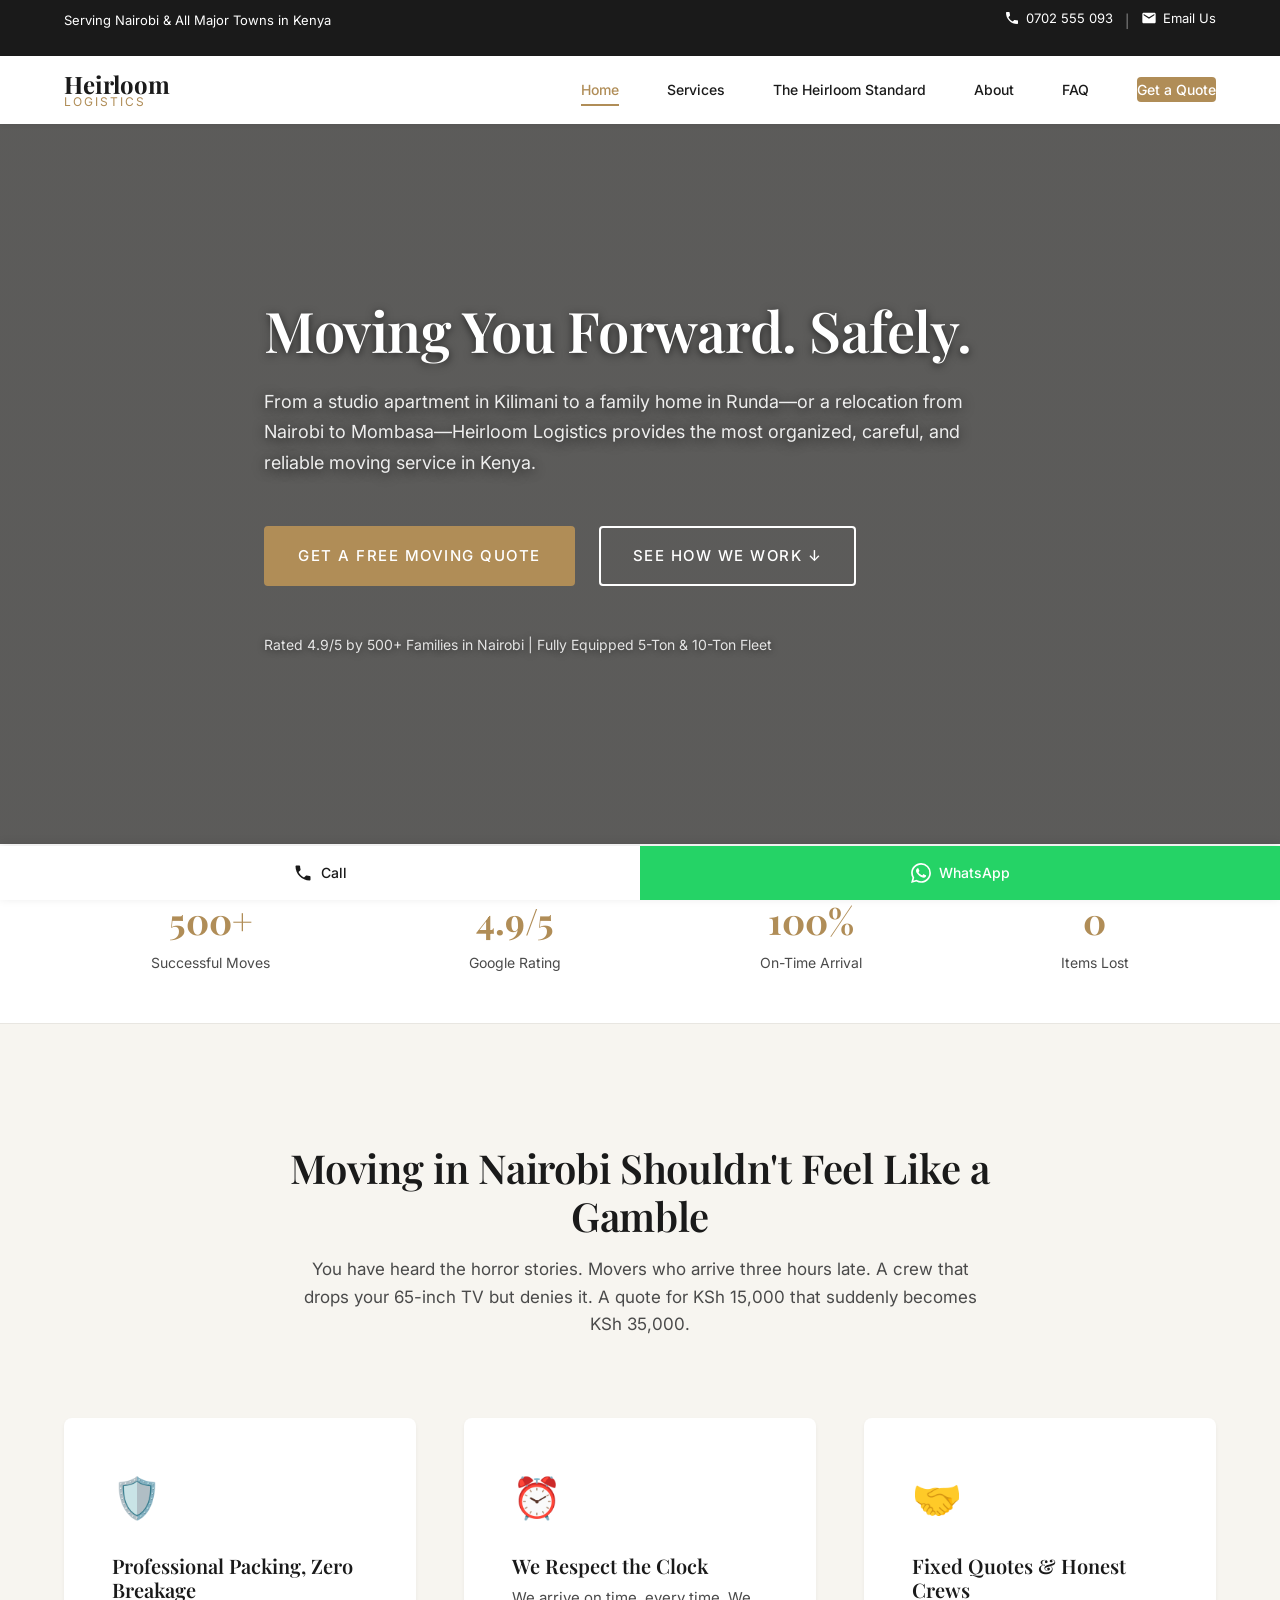
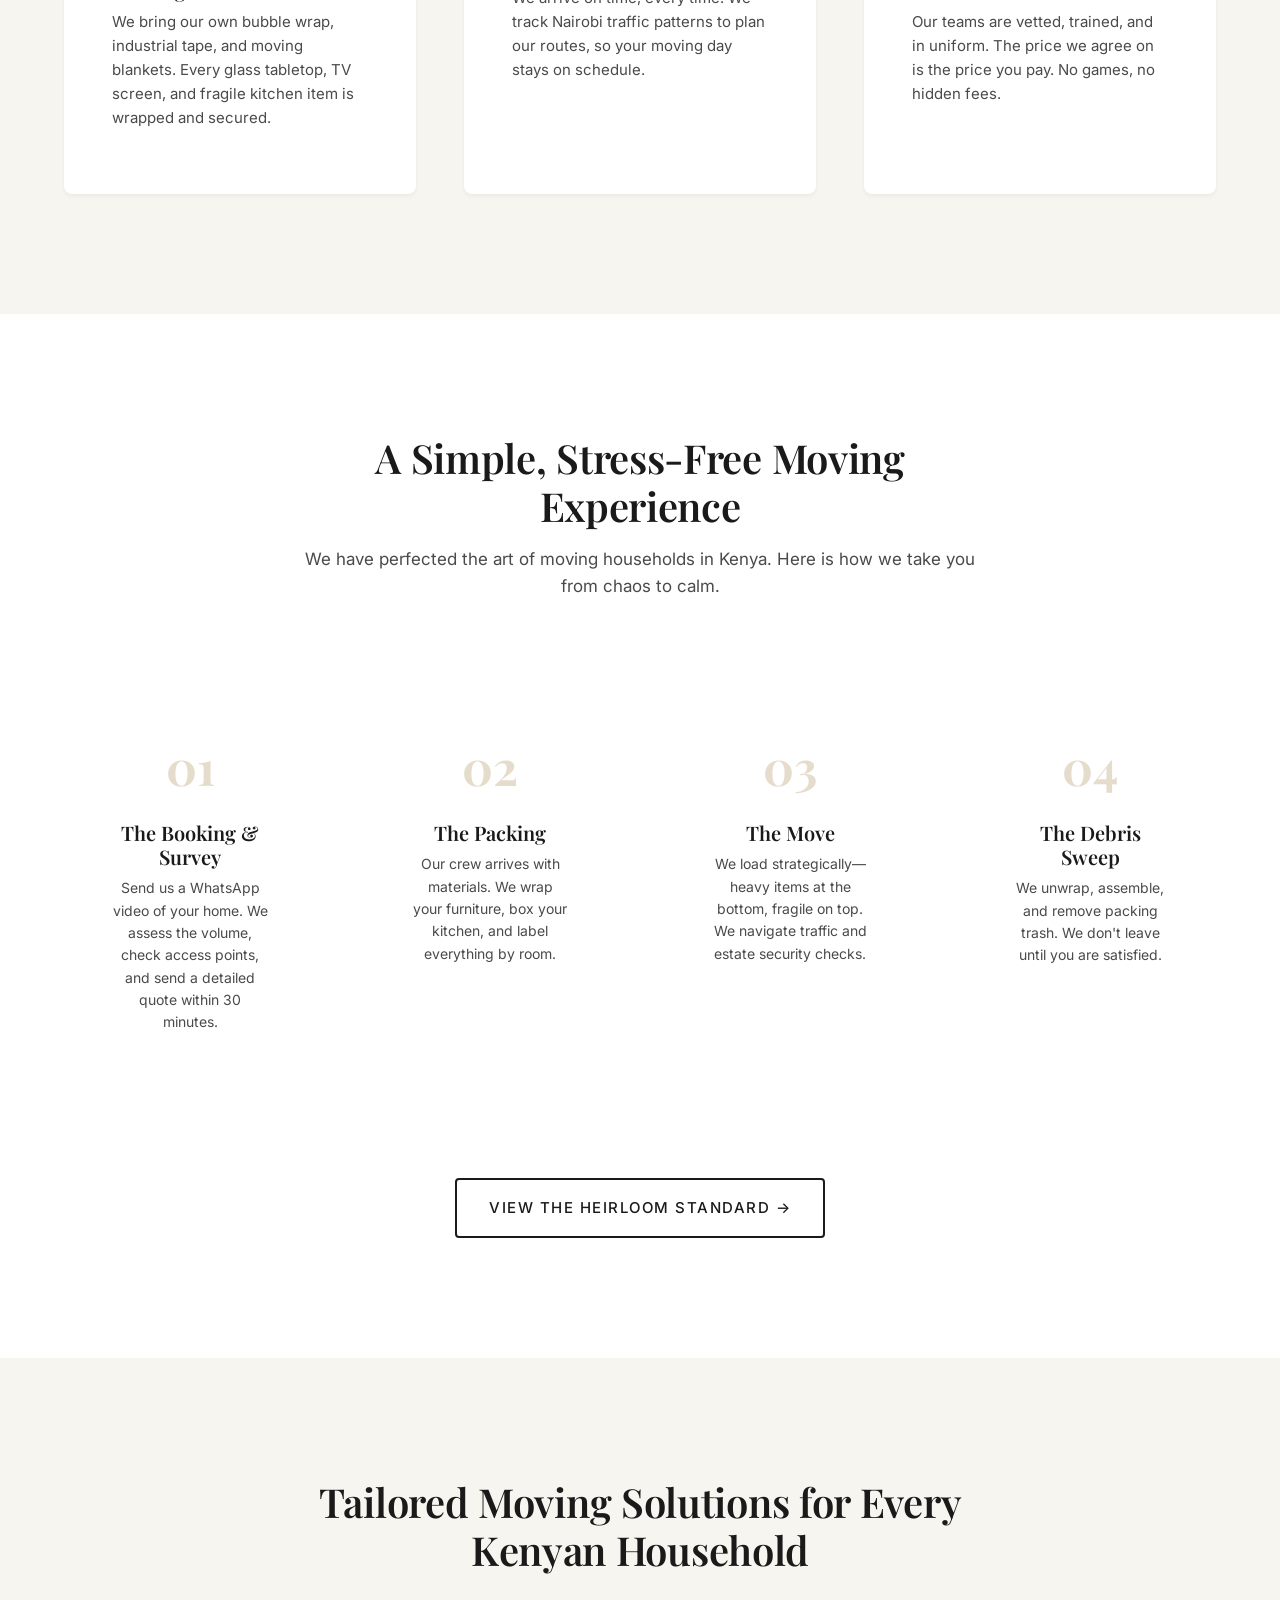
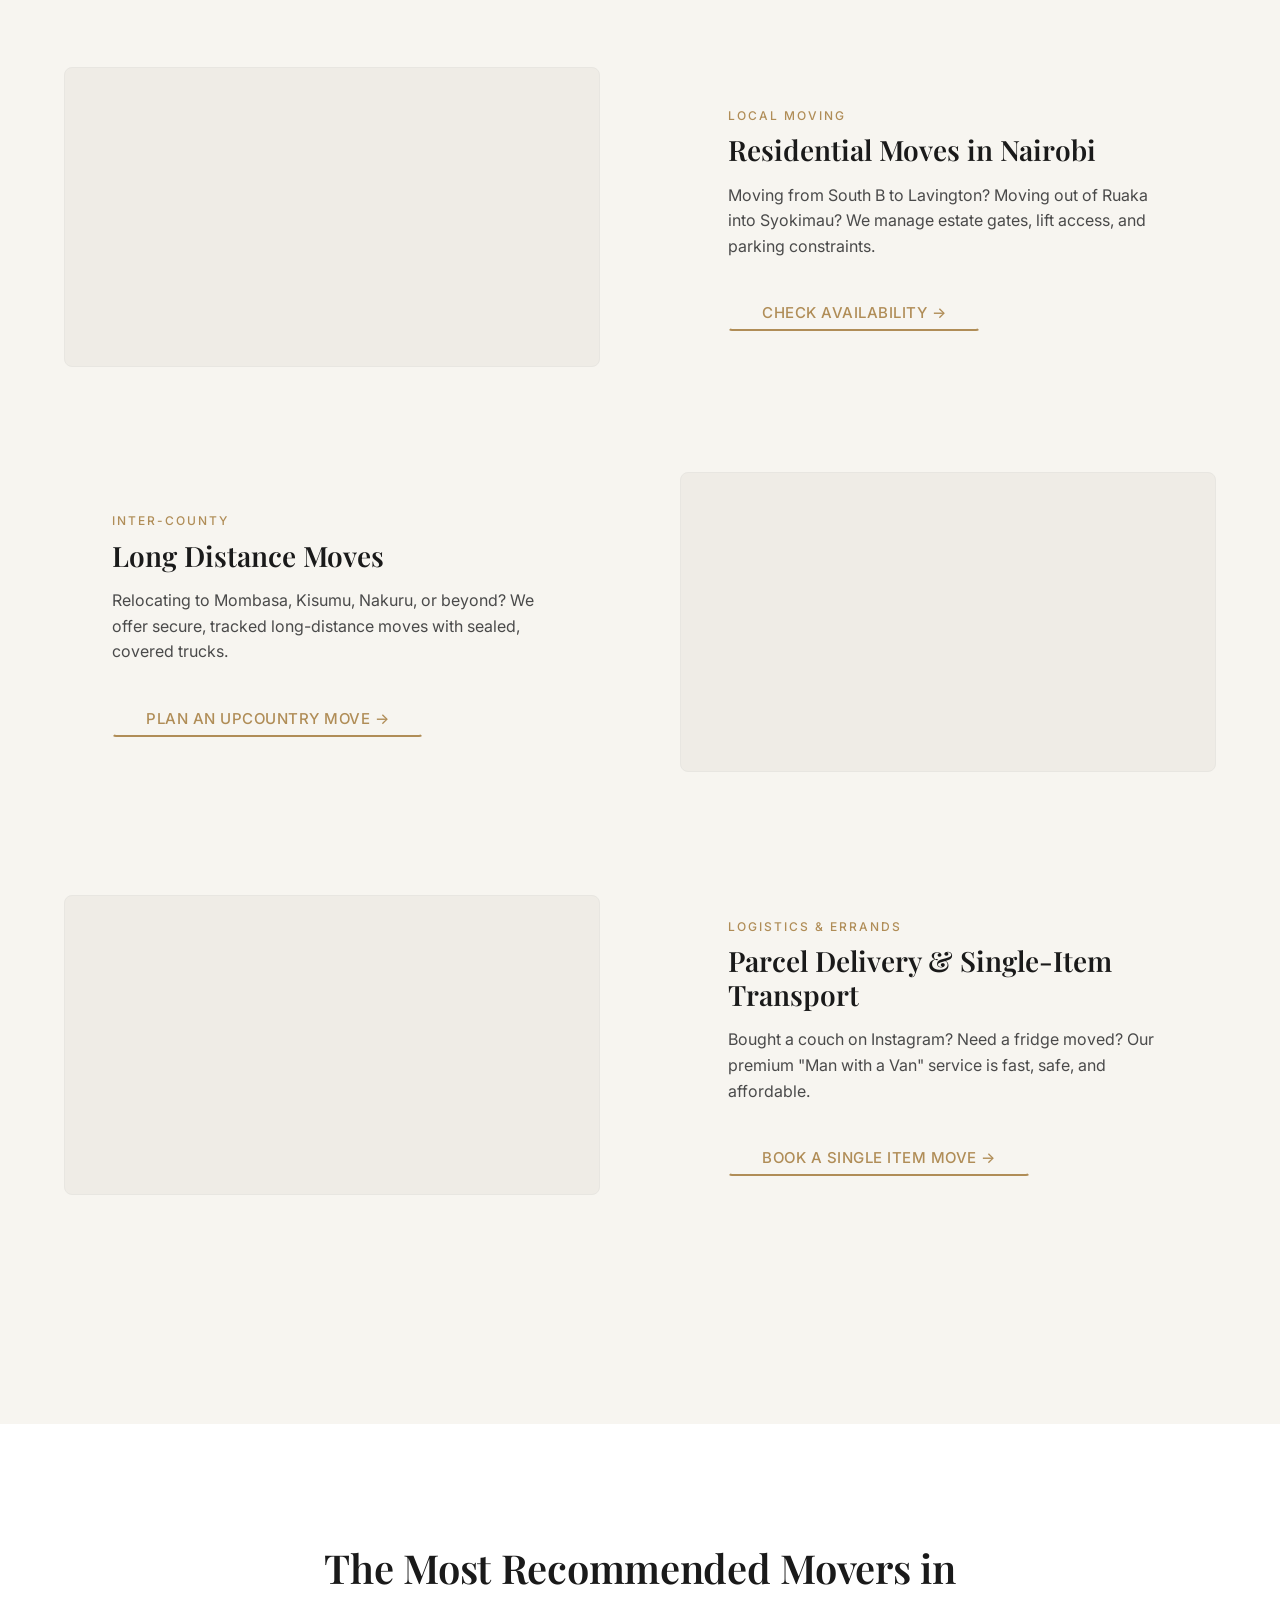
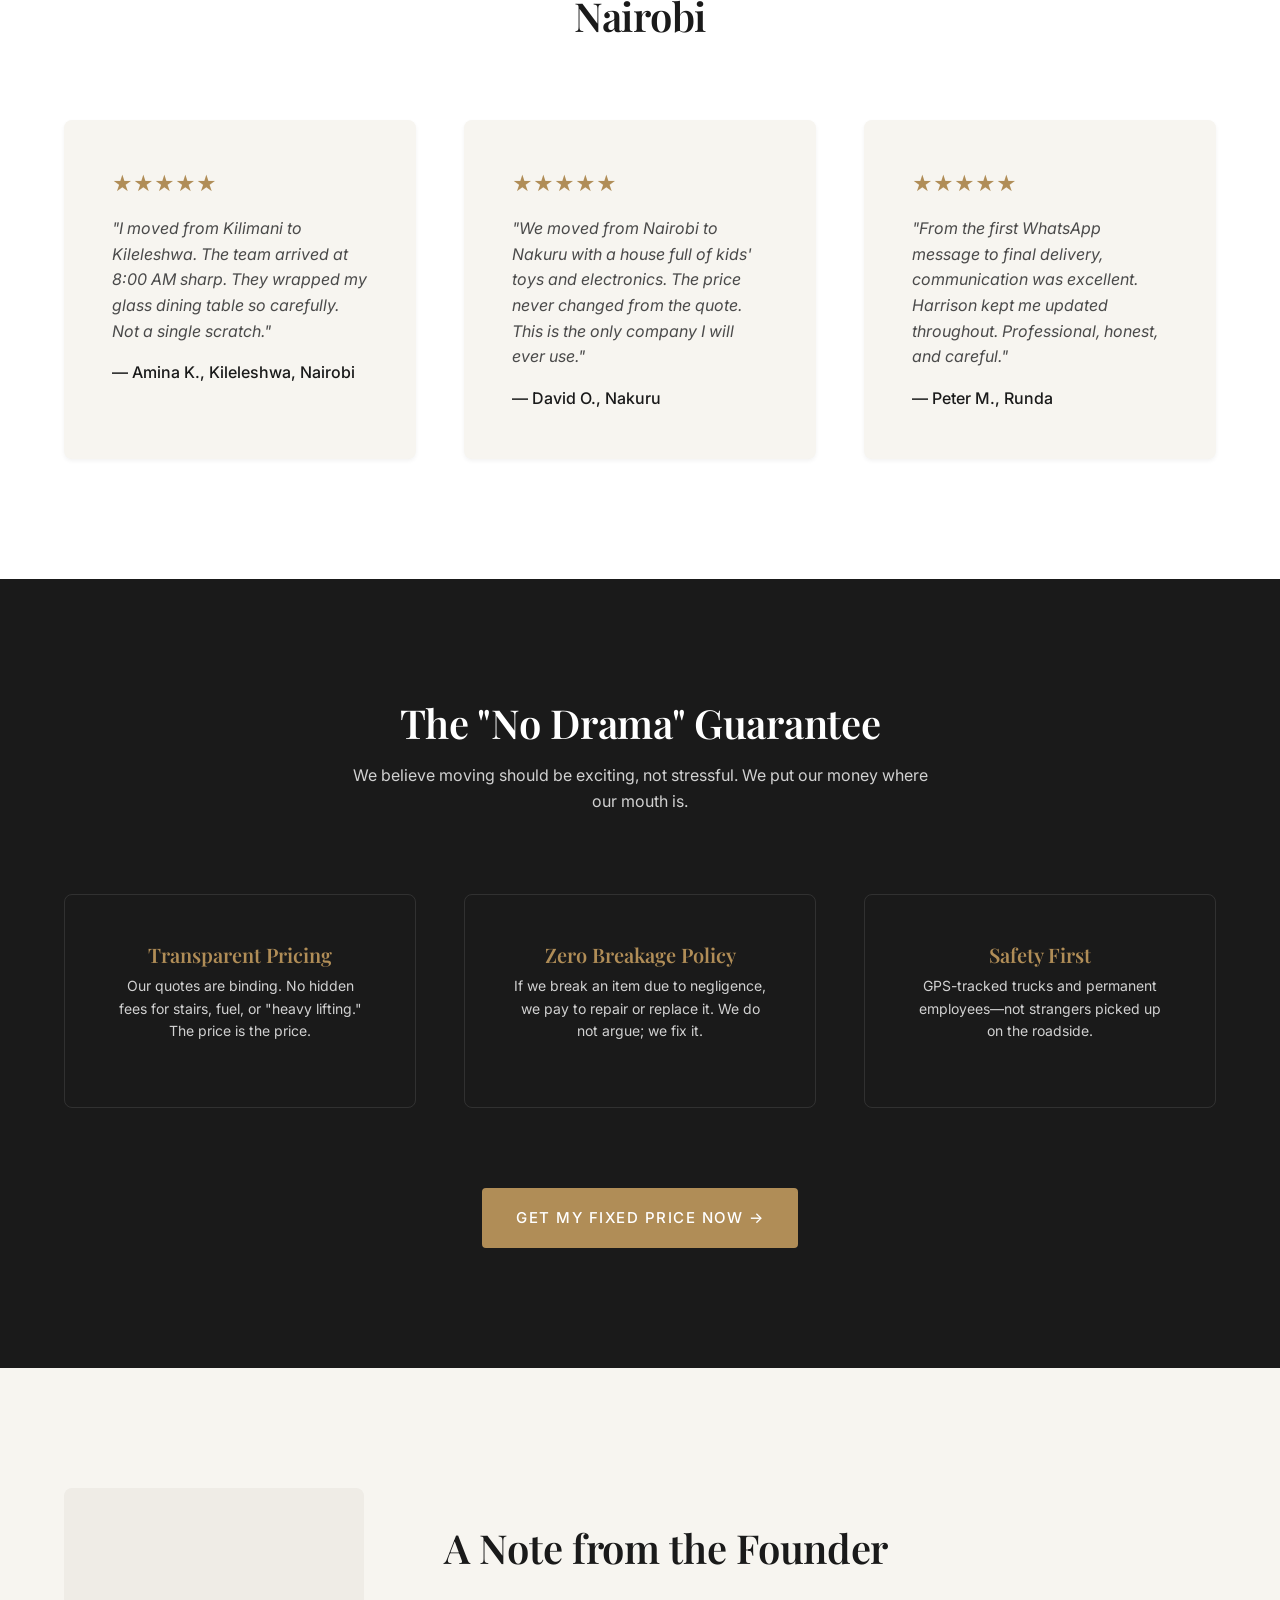
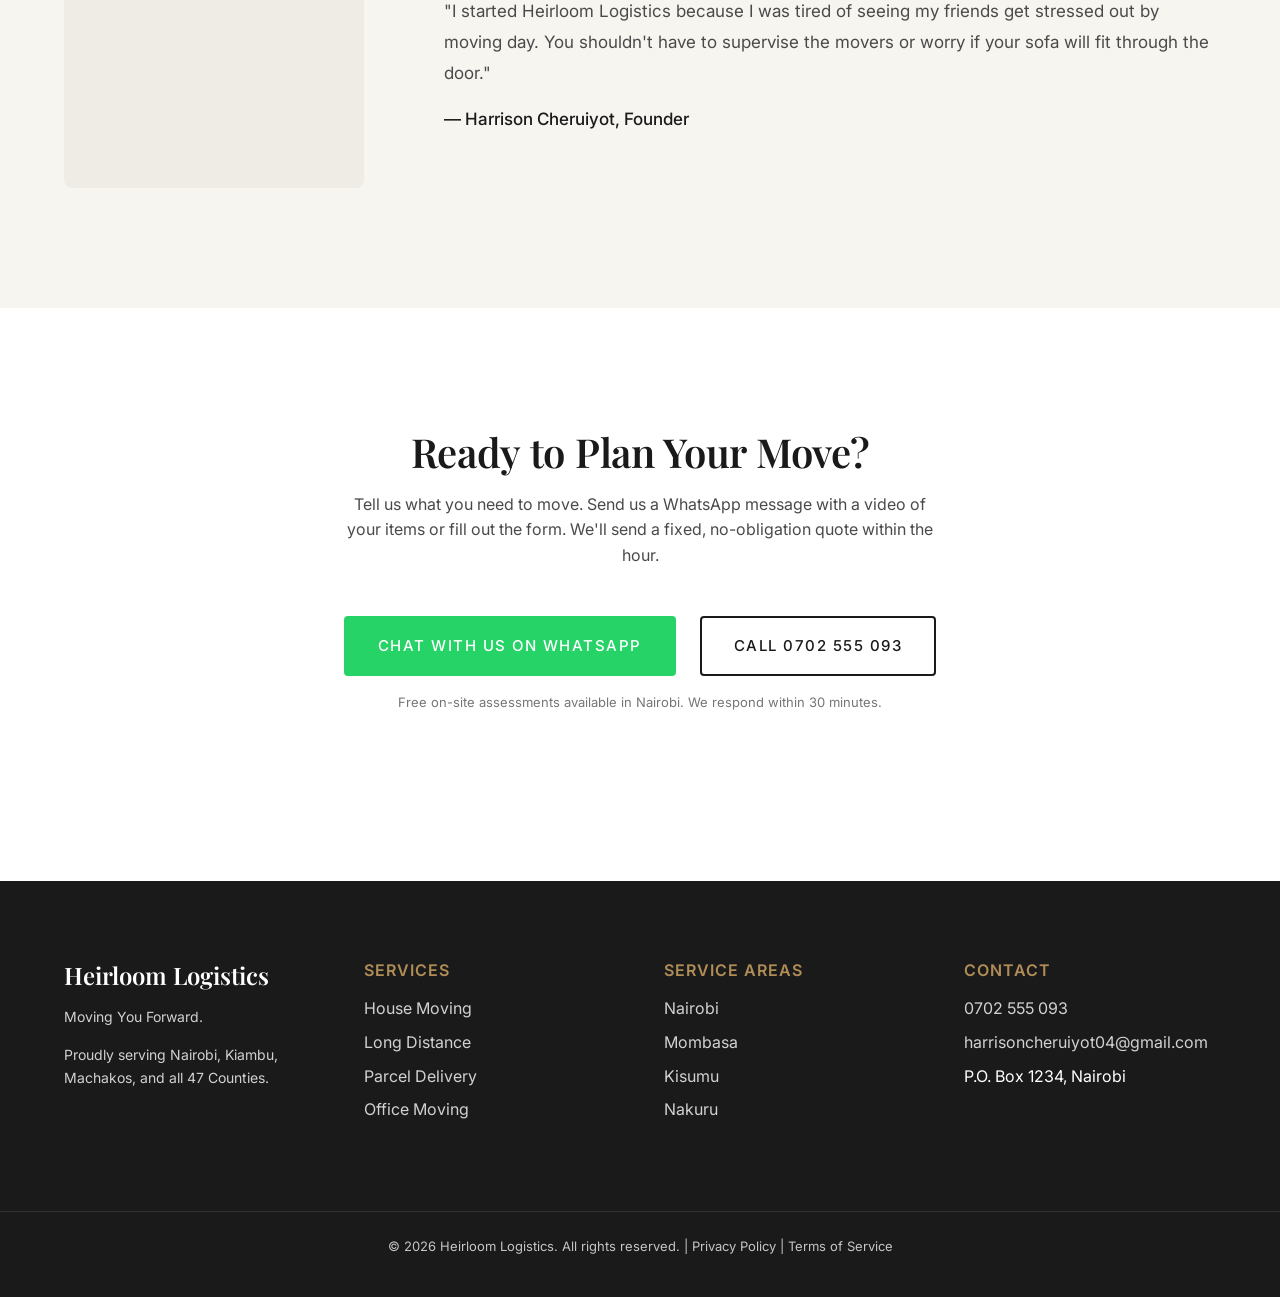
==== commit e65ec5f5: "Add files via upload" ====
--- a/index.html
+++ b/index.html
@@ -1,41 +1,63 @@
 <!DOCTYPE html>
-<html lang="en">
+<html lang="en-KE">
 <head>
     <meta charset="UTF-8">
     <meta name="viewport" content="width=device-width, initial-scale=1.0">
     <title>Moving Company in Nairobi | Heirloom Logistics</title>
-    <meta name="description" content="Reliable movers in Nairobi offering fixed-price moving services for homes, offices, and parcels across Kenya. Get a free quote on WhatsApp in 30 minutes. Call 0702555093.">
+    <meta name="description" content="Reliable movers in Nairobi offering fixed-price moving services for homes, offices, and parcels across Kenya. Free WhatsApp quote in 30 minutes.">
     <meta name="robots" content="index, follow">
-    
-    <!-- Open Graph Tags -->
+    <link rel="canonical" href="https://heirloomlogistics.co.ke/">
+
+    <!-- Open Graph -->
     <meta property="og:title" content="Heirloom Logistics | Moving Company in Nairobi">
-    <meta property="og:description" content="Professional moving services in Nairobi and across Kenya. Fixed prices, trained crews, and zero breakage guarantee.">
-    <meta property="og:url" content="https://heirloomlogistics.co.ke">
+    <meta property="og:description" content="Professional moving services in Nairobi and across Kenya. Fixed prices, trained crews, zero breakage.">
+    <meta property="og:url" content="https://heirloomlogistics.co.ke/">
     <meta property="og:type" content="website">
     <meta property="og:locale" content="en_KE">
-    
+    <meta property="og:image" content="https://heirloomlogistics.co.ke/assets/og-home.jpg">
+    <meta property="og:image:width" content="1200">
+    <meta property="og:image:height" content="630">
+
+    <!-- Twitter -->
+    <meta name="twitter:card" content="summary_large_image">
+    <meta name="twitter:title" content="Heirloom Logistics | Moving Company in Nairobi">
+    <meta name="twitter:description" content="Fixed-price moving services across Kenya. Get a free quote on WhatsApp.">
+    <meta name="twitter:image" content="https://heirloomlogistics.co.ke/assets/og-home.jpg">
+
     <!-- Structured Data -->
     <script type="application/ld+json">
     {
       "@context": "https://schema.org",
-      "@type": "LocalBusiness",
+      "@type": "MovingCompany",
       "name": "Heirloom Logistics",
       "description": "Professional moving company in Nairobi, Kenya offering residential and office relocation services.",
+      "url": "https://heirloomlogistics.co.ke",
+      "telephone": "+254702555093",
+      "email": "harrisoncheruiyot04@gmail.com",
       "address": {
         "@type": "PostalAddress",
         "addressLocality": "Nairobi",
         "addressCountry": "KE"
       },
-      "telephone": "+254702555093",
       "openingHours": "Mo-Sa 07:00-19:00",
       "areaServed": ["Nairobi", "Mombasa", "Kisumu", "Nakuru", "Eldoret"],
-      "priceRange": "KSh 3,000 - KSh 80,000"
+      "priceRange": "KSh 3,000 - KSh 80,000",
+      "aggregateRating": {
+        "@type": "AggregateRating",
+        "ratingValue": "4.9",
+        "reviewCount": "500"
+      }
     }
     </script>
-    
+
     <link rel="preconnect" href="https://fonts.googleapis.com">
     <link rel="preconnect" href="https://fonts.gstatic.com" crossorigin>
-    <link href="https://fonts.googleapis.com/css2?family=Playfair+Display:wght@400;600;700&family=Inter:wght@400;500;600&display=swap" rel="stylesheet">
+    <link rel="preconnect" href="https://i.ibb.co" crossorigin>
+    <link rel="dns-prefetch" href="https://i.ibb.co">
+    <link rel="preload" as="image"
+          href="https://i.ibb.co/CsT8cNrL/1787120592911.png"
+          fetchpriority="high">
+    <link href="https://fonts.googleapis.com/css2?family=Playfair+Display:wght@600;700&family=Inter:wght@400;500;600&display=swap" rel="stylesheet">
     <link rel="stylesheet" href="style.css">
 </head>
 <body>
@@ -44,33 +66,28 @@
     <!-- Utility Bar -->
     <div class="utility-bar">
         <div class="container">
-            <p class="utility-left">Serving Nairobi & All Major Towns in Kenya</p>
+            <p class="utility-left">Serving Nairobi &amp; All Major Towns in Kenya</p>
             <p class="utility-right">
-                <a href="tel:0702555093" aria-label="Call us at 0702555093">
-                    <svg width="16" height="16" viewBox="0 0 24 24" fill="currentColor" aria-hidden="true">
-                        <path d="M6.62 10.79c1.44 2.83 3.76 5.14 6.59 6.59l2.2-2.2c.27-.27.67-.36 1.02-.24 1.12.37 2.33.57 3.57.57.55 0 1 .45 1 1V20c0 .55-.45 1-1 1-9.39 0-17-7.61-17-17 0-.55.45-1 1-1h3.5c.55 0 1 .45 1 1 0 1.25.2 2.45.57 3.57.11.35.03.74-.25 1.02l-2.2 2.2z"/>
-                    </svg>
-                    0702555093
+                <a href="tel:+254702555093" aria-label="Call us at 0702 555 093">
+                    <svg width="16" height="16" viewBox="0 0 24 24" fill="currentColor" aria-hidden="true"><path d="M6.62 10.79c1.44 2.83 3.76 5.14 6.59 6.59l2.2-2.2c.27-.27.67-.36 1.02-.24 1.12.37 2.33.57 3.57.57.55 0 1 .45 1 1V20c0 .55-.45 1-1 1-9.39 0-17-7.61-17-17 0-.55.45-1 1-1h3.5c.55 0 1 .45 1 1 0 1.25.2 2.45.57 3.57.11.35.03.74-.25 1.02l-2.2 2.2z"/></svg>
+                    0702 555 093
                 </a>
                 <span class="divider">|</span>
                 <a href="mailto:harrisoncheruiyot04@gmail.com" aria-label="Email us">
-                    <svg width="16" height="16" viewBox="0 0 24 24" fill="currentColor" aria-hidden="true">
-                        <path d="M20 4H4c-1.1 0-1.99.9-1.99 2L2 18c0 1.1.9 2 2 2h16c1.1 0 2-.9 2-2V6c0-1.1-.9-2-2-2zm0 4l-8 5-8-5V6l8 5 8-5v2z"/>
-                    </svg>
+                    <svg width="16" height="16" viewBox="0 0 24 24" fill="currentColor" aria-hidden="true"><path d="M20 4H4c-1.1 0-1.99.9-1.99 2L2 18c0 1.1.9 2 2 2h16c1.1 0 2-.9 2-2V6c0-1.1-.9-2-2-2zm0 4l-8 5-8-5V6l8 5 8-5v2z"/></svg>
                     Email Us
                 </a>
             </p>
         </div>
     </div>
 
-    <!-- Header & Navigation -->
-    <header class="site-header" id="site-header" role="banner">
+    <!-- Header -->
+    <header class="site-header" id="site-header">
         <div class="container nav-container">
             <a href="/" class="logo" aria-label="Heirloom Logistics Home">
                 <span class="logo-main">Heirloom</span>
                 <span class="logo-sub">Logistics</span>
             </a>
-            
             <nav class="main-nav" id="main-nav" aria-label="Main Navigation">
                 <ul>
                     <li><a href="/" class="active" aria-current="page">Home</a></li>
@@ -81,28 +98,24 @@
                     <li><a href="contact.html" class="nav-cta">Get a Quote</a></li>
                 </ul>
             </nav>
-
             <button class="hamburger" id="hamburger" aria-label="Toggle Menu" aria-expanded="false" type="button">
-                <span></span>
-                <span></span>
-                <span></span>
+                <span></span><span></span><span></span>
             </button>
         </div>
     </header>
 
     <main id="main-content" tabindex="-1">
-        <!-- Hero Section -->
-        <section class="hero" id="hero" aria-label="Hero section">
-            <div class="hero-overlay"></div>
+        <!-- Hero -->
+        <section class="hero" aria-label="Hero section">
             <div class="container hero-content">
                 <h1>Moving You Forward. Safely.</h1>
                 <p class="hero-subheadline">From a studio apartment in Kilimani to a family home in Runda—or a relocation from Nairobi to Mombasa—Heirloom Logistics provides the most organized, careful, and reliable moving service in Kenya.</p>
                 <div class="hero-cta">
-                    <a href="https://wa.me/254702555093?text=Hello%20Heirloom%20Logistics%2C%20I%20need%20a%20moving%20quote." class="btn btn-primary" target="_blank" rel="noopener">Get a Free Moving Quote</a>
+                    <a href="https://wa.me/254702555093?text=Hello%20Heirloom%20Logistics%2C%20I%20need%20a%20moving%20quote." class="btn btn-primary" target="_blank" rel="noopener noreferrer">Get a Free Moving Quote</a>
                     <a href="#how-we-work" class="btn btn-outline-light">See How We Work ↓</a>
                 </div>
                 <div class="hero-trust">
-                    <p>Rated 4.9/5 by 500+ Families in Nairobi | Fully Equipped 5-Ton & 10-Ton Fleet</p>
+                    <p>Rated 4.9/5 by 500+ Families in Nairobi | Fully Equipped 5-Ton &amp; 10-Ton Fleet</p>
                 </div>
             </div>
         </section>
@@ -110,26 +123,14 @@
         <!-- Trust Bar -->
         <section class="trust-bar" aria-label="Trust Indicators">
             <div class="container">
-                <div class="trust-item">
-                    <span class="trust-number">500+</span>
-                    <span class="trust-label">Successful Moves</span>
-                </div>
-                <div class="trust-item">
-                    <span class="trust-number">4.9/5</span>
-                    <span class="trust-label">Google Rating</span>
-                </div>
-                <div class="trust-item">
-                    <span class="trust-number">100%</span>
-                    <span class="trust-label">On-Time Arrival</span>
-                </div>
-                <div class="trust-item">
-                    <span class="trust-number">0</span>
-                    <span class="trust-label">Items Lost</span>
-                </div>
-            </div>
-        </section>
-
-        <!-- Problem Agitator -->
+                <div class="trust-item"><span class="trust-number">500+</span><span class="trust-label">Successful Moves</span></div>
+                <div class="trust-item"><span class="trust-number">4.9/5</span><span class="trust-label">Google Rating</span></div>
+                <div class="trust-item"><span class="trust-number">100%</span><span class="trust-label">On-Time Arrival</span></div>
+                <div class="trust-item"><span class="trust-number">0</span><span class="trust-label">Items Lost</span></div>
+            </div>
+        </section>
+
+        <!-- Problem -->
         <section class="problem-section" id="why-us" aria-labelledby="why-us-heading">
             <div class="container">
                 <div class="section-header">
@@ -149,14 +150,14 @@
                     </div>
                     <div class="feature-card">
                         <div class="feature-icon" aria-hidden="true">🤝</div>
-                        <h3>Fixed Quotes & Honest Crews</h3>
+                        <h3>Fixed Quotes &amp; Honest Crews</h3>
                         <p>Our teams are vetted, trained, and in uniform. The price we agree on is the price you pay. No games, no hidden fees.</p>
                     </div>
                 </div>
             </div>
         </section>
 
-        <!-- How We Work / Process -->
+        <!-- Process -->
         <section class="process-section" id="how-we-work" aria-labelledby="process-heading">
             <div class="container">
                 <div class="section-header">
@@ -166,7 +167,7 @@
                 <div class="process-grid">
                     <div class="process-step">
                         <div class="step-number" aria-hidden="true">01</div>
-                        <h3>The Booking & Survey</h3>
+                        <h3>The Booking &amp; Survey</h3>
                         <p>Send us a WhatsApp video of your home. We assess the volume, check access points, and send a detailed quote within 30 minutes.</p>
                     </div>
                     <div class="process-step">
@@ -198,7 +199,7 @@
                     <h2 id="services-heading">Tailored Moving Solutions for Every Kenyan Household</h2>
                 </div>
                 <div class="service-block">
-                    <div class="service-image" aria-hidden="true">🏠</div>
+                    <div class="service-image" aria-hidden="true"></div>
                     <div class="service-content">
                         <span class="service-tag">Local Moving</span>
                         <h3>Residential Moves in Nairobi</h3>
@@ -207,7 +208,7 @@
                     </div>
                 </div>
                 <div class="service-block reverse">
-                    <div class="service-image" aria-hidden="true">🚛</div>
+                    <div class="service-image" aria-hidden="true"></div>
                     <div class="service-content">
                         <span class="service-tag">Inter-County</span>
                         <h3>Long Distance Moves</h3>
@@ -216,10 +217,10 @@
                     </div>
                 </div>
                 <div class="service-block">
-                    <div class="service-image" aria-hidden="true">📦</div>
+                    <div class="service-image" aria-hidden="true"></div>
                     <div class="service-content">
-                        <span class="service-tag">Logistics & Errands</span>
-                        <h3>Parcel Delivery & Single-Item Transport</h3>
+                        <span class="service-tag">Logistics &amp; Errands</span>
+                        <h3>Parcel Delivery &amp; Single-Item Transport</h3>
                         <p>Bought a couch on Instagram? Need a fridge moved? Our premium "Man with a Van" service is fast, safe, and affordable.</p>
                         <a href="services.html#single-item" class="btn btn-text">Book a Single Item Move →</a>
                     </div>
@@ -253,7 +254,7 @@
             </div>
         </section>
 
-        <!-- Guarantee Section -->
+        <!-- Guarantee -->
         <section class="guarantee-section" id="guarantee" aria-labelledby="guarantee-heading">
             <div class="container">
                 <h2 id="guarantee-heading">The "No Drama" Guarantee</h2>
@@ -276,14 +277,14 @@
             </div>
         </section>
 
-        <!-- Founder's Note -->
+        <!-- Founder -->
         <section class="founder-section" id="about" aria-labelledby="founder-heading">
             <div class="container founder-container">
-                <div class="founder-image" aria-hidden="true">👤</div>
+                <div class="founder-image" aria-hidden="true"></div>
                 <div class="founder-content">
                     <h2 id="founder-heading">A Note from the Founder</h2>
                     <p>"I started Heirloom Logistics because I was tired of seeing my friends get stressed out by moving day. You shouldn't have to supervise the movers or worry if your sofa will fit through the door."</p>
-                    <p class="founder-name">— Brian Mutiso, Founder</p>
+                    <p class="founder-name">— Harrison Cheruiyot, Founder</p>
                 </div>
             </div>
         </section>
@@ -294,8 +295,8 @@
                 <h2 id="cta-heading">Ready to Plan Your Move?</h2>
                 <p>Tell us what you need to move. Send us a WhatsApp message with a video of your items or fill out the form. We'll send a fixed, no-obligation quote within the hour.</p>
                 <div class="cta-buttons">
-                    <a href="https://wa.me/254702555093?text=Hello%20Heirloom%20Logistics%2C%20I%20need%20a%20moving%20quote." class="btn btn-whatsapp" target="_blank" rel="noopener">Chat with Us on WhatsApp</a>
-                    <a href="tel:0702555093" class="btn btn-outline-dark">Call 0702555093</a>
+                    <a href="https://wa.me/254702555093?text=Hello%20Heirloom%20Logistics%2C%20I%20need%20a%20moving%20quote." class="btn btn-whatsapp" target="_blank" rel="noopener noreferrer">Chat with Us on WhatsApp</a>
+                    <a href="tel:+254702555093" class="btn btn-outline-dark">Call 0702 555 093</a>
                 </div>
                 <p class="micro-copy">Free on-site assessments available in Nairobi. We respond within 30 minutes.</p>
             </div>
@@ -303,7 +304,7 @@
     </main>
 
     <!-- Footer -->
-    <footer class="site-footer" role="contentinfo">
+    <footer class="site-footer">
         <div class="container footer-grid">
             <div class="footer-col">
                 <h3>Heirloom Logistics</h3>
@@ -314,9 +315,9 @@
                 <h4>Services</h4>
                 <ul>
                     <li><a href="services.html#local-moving">House Moving</a></li>
-                    <li><a href="services.html#long-distance">Office Relocation</a></li>
+                    <li><a href="services.html#long-distance">Long Distance</a></li>
                     <li><a href="services.html#single-item">Parcel Delivery</a></li>
-                    <li><a href="services.html#storage">Storage Solutions</a></li>
+                    <li><a href="services.html#office-relocation">Office Moving</a></li>
                 </ul>
             </div>
             <div class="footer-col">
@@ -331,7 +332,7 @@
             <div class="footer-col">
                 <h4>Contact</h4>
                 <ul>
-                    <li><a href="tel:0702555093">0702555093</a></li>
+                    <li><a href="tel:+254702555093">0702 555 093</a></li>
                     <li><a href="mailto:harrisoncheruiyot04@gmail.com">harrisoncheruiyot04@gmail.com</a></li>
                     <li>P.O. Box 1234, Nairobi</li>
                 </ul>
@@ -344,16 +345,12 @@
 
     <!-- Sticky Mobile CTA -->
     <div class="sticky-mobile-cta" aria-label="Quick Contact">
-        <a href="tel:0702555093" class="sticky-call">
-            <svg width="20" height="20" viewBox="0 0 24 24" fill="currentColor" aria-hidden="true">
-                <path d="M6.62 10.79c1.44 2.83 3.76 5.14 6.59 6.59l2.2-2.2c.27-.27.67-.36 1.02-.24 1.12.37 2.33.57 3.57.57.55 0 1 .45 1 1V20c0 .55-.45 1-1 1-9.39 0-17-7.61-17-17 0-.55.45-1 1-1h3.5c.55 0 1 .45 1 1 0 1.25.2 2.45.57 3.57.11.35.03.74-.25 1.02l-2.2 2.2z"/>
-            </svg>
+        <a href="tel:+254702555093" class="sticky-call">
+            <svg width="20" height="20" viewBox="0 0 24 24" fill="currentColor" aria-hidden="true"><path d="M6.62 10.79c1.44 2.83 3.76 5.14 6.59 6.59l2.2-2.2c.27-.27.67-.36 1.02-.24 1.12.37 2.33.57 3.57.57.55 0 1 .45 1 1V20c0 .55-.45 1-1 1-9.39 0-17-7.61-17-17 0-.55.45-1 1-1h3.5c.55 0 1 .45 1 1 0 1.25.2 2.45.57 3.57.11.35.03.74-.25 1.02l-2.2 2.2z"/></svg>
             Call
         </a>
-        <a href="https://wa.me/254702555093?text=Hello%20Heirloom%20Logistics%2C%20I%20need%20a%20moving%20quote." class="sticky-whatsapp" target="_blank" rel="noopener">
-            <svg width="20" height="20" viewBox="0 0 24 24" fill="currentColor" aria-hidden="true">
-                <path d="M17.472 14.382c-.297-.149-1.758-.867-2.03-.967-.273-.099-.471-.148-.67.15-.197.297-.767.966-.94 1.164-.173.199-.347.223-.644.075-.297-.15-1.255-.463-2.39-1.475-.883-.788-1.48-1.761-1.653-2.059-.173-.297-.018-.458.13-.606.134-.133.298-.347.446-.52.149-.174.198-.298.298-.497.099-.198.05-.371-.025-.52-.075-.149-.669-1.612-.916-2.207-.242-.579-.487-.5-.669-.51-.173-.008-.371-.01-.57-.01-.198 0-.52.074-.792.372-.272.297-1.04 1.016-1.04 2.479 0 1.462 1.065 2.875 1.213 3.074.149.198 2.096 3.2 5.077 4.487.709.306 1.262.489 1.694.625.712.227 1.36.195 1.871.118.571-.085 1.758-.719 2.006-1.413.248-.694.248-1.289.173-1.413-.074-.124-.272-.198-.57-.347m-5.421 7.403h-.004a9.87 9.87 0 01-5.031-1.378l-.361-.214-3.741.982.998-3.648-.235-.374a9.86 9.86 0 01-1.51-5.26c.001-5.45 4.436-9.884 9.888-9.884 2.64 0 5.122 1.03 6.988 2.898a9.825 9.825 0 012.893 6.994c-.003 5.45-4.437 9.884-9.885 9.884m8.413-18.297A11.815 11.815 0 0012.05 0C5.495 0 .16 5.335.157 11.892c0 2.096.547 4.142 1.588 5.945L.057 24l6.305-1.654a11.882 11.882 0 005.683 1.448h.005c6.554 0 11.89-5.335 11.893-11.893a11.821 11.821 0 00-3.48-8.413z"/>
-            </svg>
+        <a href="https://wa.me/254702555093?text=Hello%20Heirloom%20Logistics%2C%20I%20need%20a%20moving%20quote." class="sticky-whatsapp" target="_blank" rel="noopener noreferrer">
+            <svg width="20" height="20" viewBox="0 0 24 24" fill="currentColor" aria-hidden="true"><path d="M17.472 14.382c-.297-.149-1.758-.867-2.03-.967-.273-.099-.471-.148-.67.15-.197.297-.767.966-.94 1.164-.173.199-.347.223-.644.075-.297-.15-1.255-.463-2.39-1.475-.883-.788-1.48-1.761-1.653-2.059-.173-.297-.018-.458.13-.606.134-.133.298-.347.446-.52.149-.174.198-.298.298-.497.099-.198.05-.371-.025-.52-.075-.149-.669-1.612-.916-2.207-.242-.579-.487-.5-.669-.51-.173-.008-.371-.01-.57-.01-.198 0-.52.074-.792.372-.272.297-1.04 1.016-1.04 2.479 0 1.462 1.065 2.875 1.213 3.074.149.198 2.096 3.2 5.077 4.487.709.306 1.262.489 1.694.625.712.227 1.36.195 1.871.118.571-.085 1.758-.719 2.006-1.413.248-.694.248-1.289.173-1.413-.074-.124-.272-.198-.57-.347m-5.421 7.403h-.004a9.87 9.87 0 01-5.031-1.378l-.361-.214-3.741.982.998-3.648-.235-.374a9.86 9.86 0 01-1.51-5.26c.001-5.45 4.436-9.884 9.888-9.884 2.64 0 5.122 1.03 6.988 2.898a9.825 9.825 0 012.893 6.994c-.003 5.45-4.437 9.884-9.885 9.884m8.413-18.297A11.815 11.815 0 0012.05 0C5.495 0 .16 5.335.157 11.892c0 2.096.547 4.142 1.588 5.945L.057 24l6.305-1.654a11.882 11.882 0 005.683 1.448h.005c6.554 0 11.89-5.335 11.893-11.893a11.821 11.821 0 00-3.48-8.413z"/></svg>
             WhatsApp
         </a>
     </div>
--- a/style.css
+++ b/style.css
@@ -1,6 +1,7 @@
 /* ============================================
    Heirloom Logistics - Production Stylesheet
    Premium Moving Company Website
+   Version 3.0 - Audit fixes applied
    ============================================ */
 
 /* CSS Custom Properties (Design Tokens) */
@@ -18,11 +19,11 @@
     --color-whatsapp-dark: #1DA851;
     --color-success: #4CAF50;
     --color-danger: #dc3545;
-    
+
     /* Typography */
     --font-heading: 'Playfair Display', Georgia, serif;
     --font-body: 'Inter', Helvetica, Arial, sans-serif;
-    
+
     /* Spacing */
     --spacing-xs: 8px;
     --spacing-sm: 16px;
@@ -30,21 +31,21 @@
     --spacing-lg: 48px;
     --spacing-xl: 80px;
     --spacing-xxl: 120px;
-    
+
     /* Container */
     --container-max: 1200px;
     --container-padding: 24px;
-    
+
     /* Border Radius */
     --radius-sm: 4px;
     --radius-md: 8px;
     --radius-lg: 12px;
-    
+
     /* Transitions */
     --transition-fast: 0.2s ease;
     --transition-medium: 0.3s ease;
     --transition-slow: 0.5s ease;
-    
+
     /* Shadows */
     --shadow-sm: 0 2px 4px rgba(0,0,0,0.05);
     --shadow-md: 0 4px 12px rgba(0,0,0,0.08);
@@ -73,7 +74,7 @@
     line-height: 1.6;
     color: var(--color-slate);
     background-color: var(--color-ivory);
-    overflow-x: hidden;
+    /* overflow-x: hidden removed — masks real layout bugs */
 }
 
 /* Typography */
@@ -145,9 +146,76 @@
     top: 0;
 }
 
+.sr-only {
+    position: absolute;
+    width: 1px;
+    height: 1px;
+    padding: 0;
+    margin: -1px;
+    overflow: hidden;
+    clip: rect(0, 0, 0, 0);
+    white-space: nowrap;
+    border: 0;
+}
+
 :focus-visible {
     outline: 3px solid var(--color-gold);
     outline-offset: 2px;
+}
+
+/* ============================================
+   Keyframe Animations
+   ============================================ */
+@keyframes spin {
+    to { transform: rotate(360deg); }
+}
+
+@keyframes slideIn {
+    from { opacity: 0; transform: translateY(-10px); }
+    to   { opacity: 1; transform: translateY(0); }
+}
+
+@keyframes fadeIn {
+    from { opacity: 0; transform: translateY(-10px); }
+    to   { opacity: 1; transform: translateY(0); }
+}
+
+/* ============================================
+   Form Feedback Components
+   ============================================ */
+.spinner {
+    display: inline-block;
+    width: 16px;
+    height: 16px;
+    border: 2px solid rgba(255, 255, 255, 0.3);
+    border-radius: 50%;
+    border-top-color: #fff;
+    animation: spin 0.6s linear infinite;
+    margin-right: 8px;
+    vertical-align: middle;
+}
+
+.btn.loading {
+    opacity: 0.7;
+    cursor: not-allowed;
+}
+
+.form-error {
+    background-color: #f8d7da;
+    color: #721c24;
+    padding: 12px 16px;
+    border-radius: var(--radius-sm);
+    margin-top: var(--spacing-sm);
+    text-align: center;
+    font-size: 14px;
+    animation: slideIn 0.3s ease;
+}
+
+/* Checklist state (packing guide) */
+.checklist-category input[type="checkbox"]:checked + label {
+    text-decoration: line-through;
+    color: #999;
+    transition: all 0.3s ease;
 }
 
 /* ============================================
@@ -425,10 +493,11 @@
 }
 
 /* ============================================
-   Hero Sections (General)
+   Hero Sections
    ============================================ */
 .hero {
-    background-image: linear-gradient(rgba(26, 26, 26, 0.7), rgba(26, 26, 26, 0.7)), url('../images/hero-bg.jpg');
+    background-image: linear-gradient(rgba(26, 26, 26, 0.7), rgba(26, 26, 26, 0.7)),
+                      url('https://i.ibb.co/CsT8cNrL/1787120592911.png');
     background-size: cover;
     background-position: center;
     min-height: 80vh;
@@ -465,41 +534,106 @@
 
 .hero-trust {
     font-size: 14px;
-    color: rgba(255, 255, 255, 0.7);
-}
-
-/* Page Hero Sections (Interior Pages) */
-.services-hero,
-.about-hero,
-.standard-hero,
-.faq-hero,
-.areas-hero,
+    color: rgba(255, 255, 255, 0.85);
+}
+
+/* Interior Page Heroes */
+.services-hero {
+    background-image: linear-gradient(rgba(26, 26, 26, 0.75), rgba(26, 26, 26, 0.75)),
+                      url('https://i.ibb.co/7f5tkqP/1787120444595.png');
+    background-size: cover;
+    background-position: center;
+    color: var(--color-white);
+    padding: var(--spacing-xl) 0;
+    text-align: center;
+}
+
+.about-hero {
+    background-image: linear-gradient(rgba(26, 26, 26, 0.75), rgba(26, 26, 26, 0.75)),
+                      url('https://i.ibb.co/fYKRkNc0/1787120310063.png');
+    background-size: cover;
+    background-position: center;
+    color: var(--color-white);
+    padding: var(--spacing-xl) 0;
+    text-align: center;
+}
+
+.standard-hero {
+    background-image: linear-gradient(rgba(26, 26, 26, 0.75), rgba(26, 26, 26, 0.75)),
+                      url('https://i.ibb.co/xtjnfNxm/1787120191426.png');
+    background-size: cover;
+    background-position: center;
+    color: var(--color-white);
+    padding: var(--spacing-xl) 0;
+    text-align: center;
+}
+
+.faq-hero {
+    background-image: linear-gradient(rgba(26, 26, 26, 0.75), rgba(26, 26, 26, 0.75)),
+                      url('https://i.ibb.co/7tRZV2bQ/1787118920731.png');
+    background-size: cover;
+    background-position: center;
+    color: var(--color-white);
+    padding: var(--spacing-xl) 0;
+    text-align: center;
+}
+
 .contact-hero {
-    background-color: var(--color-charcoal);
-    color: var(--color-white);
-    padding: var(--spacing-xl) 0;
-    text-align: center;
-}
-
+    background-image: linear-gradient(rgba(26, 26, 26, 0.75), rgba(26, 26, 26, 0.75)),
+                      url('https://i.ibb.co/FqjMcmrg/1787119044819.png');
+    background-size: cover;
+    background-position: center;
+    color: var(--color-white);
+    padding: var(--spacing-xl) 0;
+    text-align: center;
+}
+
+.areas-hero {
+    background-image: linear-gradient(rgba(26, 26, 26, 0.75), rgba(26, 26, 26, 0.75)),
+                      url('https://i.ibb.co/fzxBB6WH/1787119976590.png');
+    background-size: cover;
+    background-position: center;
+    color: var(--color-white);
+    padding: var(--spacing-xl) 0;
+    text-align: center;
+}
+
+/* Hero Text Visibility */
+.hero h1,
+.hero-subheadline,
 .services-hero h1,
+.services-hero p,
 .about-hero h1,
+.about-hero p,
 .standard-hero h1,
+.standard-hero p,
 .faq-hero h1,
+.faq-hero p,
+.contact-hero h1,
+.contact-hero p,
 .areas-hero h1,
-.contact-hero h1 {
-    color: var(--color-white);
-}
-
-.services-subheadline,
-.about-subheadline,
-.standard-subheadline,
-.faq-subheadline,
-.areas-subheadline,
-.contact-subheadline {
-    max-width: 700px;
-    margin: 0 auto var(--spacing-lg);
-    font-size: 18px;
-    color: rgba(255, 255, 255, 0.9);
+.areas-hero p,
+.hero-cta .btn,
+.hero-trust {
+    text-shadow: 0 2px 8px rgba(0, 0, 0, 0.6);
+}
+
+.hero-subheadline,
+.services-hero p,
+.about-hero p,
+.standard-hero p,
+.faq-hero p,
+.contact-hero p,
+.areas-hero p {
+    text-shadow: 0 2px 12px rgba(0, 0, 0, 0.7);
+}
+
+.hero-cta .btn {
+    text-shadow: none;
+}
+
+.hero-trust {
+    text-shadow: 0 1px 6px rgba(0, 0, 0, 0.5);
 }
 
 /* ============================================
@@ -676,12 +810,11 @@
 
 .service-image {
     background-color: var(--color-soft-beige);
+    background-size: cover;
+    background-position: center;
+    min-height: 300px;
     border-radius: var(--radius-md);
-    min-height: 300px;
-    display: flex;
-    align-items: center;
-    justify-content: center;
-    font-size: 80px;
+    border: 1px solid var(--color-light-gray);
 }
 
 .service-content {
@@ -810,13 +943,12 @@
 }
 
 .founder-image {
+    background-image: url('https://i.ibb.co/zVbYs9sN/1787118576389.png');
+    background-size: cover;
+    background-position: center;
     background-color: var(--color-soft-beige);
     border-radius: var(--radius-md);
     min-height: 300px;
-    display: flex;
-    align-items: center;
-    justify-content: center;
-    font-size: 100px;
 }
 
 .founder-content h2 {
@@ -861,7 +993,7 @@
 
 .micro-copy {
     font-size: 13px;
-    color: #999;
+    color: #767676;
 }
 
 /* ============================================
@@ -905,7 +1037,7 @@
 }
 
 .footer-col a {
-    color: rgba(255, 255, 255, 0.7);
+    color: rgba(255, 255, 255, 0.8);
     text-decoration: none;
     transition: color var(--transition-fast);
 }
@@ -916,7 +1048,7 @@
 }
 
 .footer-col p {
-    color: rgba(255, 255, 255, 0.7);
+    color: rgba(255, 255, 255, 0.8);
     font-size: 14px;
 }
 
@@ -925,11 +1057,11 @@
     padding-top: var(--spacing-md);
     text-align: center;
     font-size: 13px;
-    color: rgba(255, 255, 255, 0.5);
+    color: rgba(255, 255, 255, 0.75);
 }
 
 .footer-bottom a {
-    color: rgba(255, 255, 255, 0.5);
+    color: rgba(255, 255, 255, 0.75);
 }
 
 .footer-bottom a:hover,
@@ -987,8 +1119,6 @@
 /* ============================================
    Services Page Specific Styles
    ============================================ */
-
-/* Service Selection Grid */
 .service-selection {
     padding: var(--spacing-xl) 0;
     background-color: var(--color-white);
@@ -1010,7 +1140,8 @@
     text-decoration: none;
 }
 
-.selection-card:hover {
+.selection-card:hover,
+.selection-card:focus-visible {
     transform: translateY(-4px);
     box-shadow: var(--shadow-md);
     background-color: var(--color-white);
@@ -1032,7 +1163,6 @@
     color: var(--color-slate);
 }
 
-/* Service Detail Sections */
 .service-detail {
     padding: var(--spacing-xl) 0;
     background-color: var(--color-white);
@@ -1123,7 +1253,7 @@
 
 .pricing-info span {
     font-size: 13px;
-    color: #999;
+    color: #767676;
 }
 
 .pricing-amount {
@@ -1140,12 +1270,12 @@
     font-family: var(--font-body);
     font-size: 12px;
     font-weight: 400;
-    color: #999;
+    color: #767676;
 }
 
 .pricing-note {
     font-size: 12px;
-    color: #999;
+    color: #767676;
     padding: var(--spacing-sm) var(--spacing-md);
     text-align: center;
     font-style: italic;
@@ -1250,8 +1380,6 @@
 /* ============================================
    About Page Specific Styles
    ============================================ */
-
-/* Founder Story */
 .founder-story {
     padding: var(--spacing-xl) 0;
     background-color: var(--color-white);
@@ -1297,22 +1425,20 @@
 }
 
 .story-image-placeholder {
+    background-image: url('https://i.ibb.co/nqSd5J7c/1787118768994.png');
+    background-size: cover;
+    background-position: center;
     background-color: var(--color-soft-beige);
     border-radius: var(--radius-lg);
     min-height: 400px;
-    display: flex;
-    align-items: center;
-    justify-content: center;
-    font-size: 120px;
 }
 
 .image-caption {
     margin-top: var(--spacing-sm);
     font-size: 14px;
-    color: #999;
-}
-
-/* Values Section */
+    color: #767676;
+}
+
 .values-section {
     padding: var(--spacing-xl) 0;
     background-color: var(--color-ivory);
@@ -1358,7 +1484,6 @@
     color: var(--color-slate);
 }
 
-/* Team Section */
 .team-section {
     padding: var(--spacing-xl) 0;
     background-color: var(--color-white);
@@ -1395,15 +1520,14 @@
 }
 
 .team-photo {
+    background-image: url('https://i.ibb.co/ds4R7M5C/1787120096632.png');
+    background-size: cover;
+    background-position: center;
     background-color: var(--color-soft-beige);
     border-radius: 50%;
     width: 120px;
     height: 120px;
     margin: 0 auto var(--spacing-sm);
-    display: flex;
-    align-items: center;
-    justify-content: center;
-    font-size: 48px;
 }
 
 .team-card h3 {
@@ -1423,7 +1547,6 @@
     color: var(--color-slate);
 }
 
-/* Stats Section */
 .stats-section {
     padding: var(--spacing-xl) 0;
     background-color: var(--color-charcoal);
@@ -1457,8 +1580,6 @@
 /* ============================================
    Heirloom Standard Page Specific Styles
    ============================================ */
-
-/* Problem Statement */
 .problem-statement {
     padding: var(--spacing-xl) 0;
     background-color: var(--color-white);
@@ -1476,7 +1597,6 @@
     line-height: 1.7;
 }
 
-/* Pillars Section */
 .pillars-section {
     padding: var(--spacing-xl) 0;
     background-color: var(--color-ivory);
@@ -1522,7 +1642,6 @@
     color: var(--color-slate);
 }
 
-/* Process Detail */
 .process-detail {
     padding: var(--spacing-xl) 0;
     background-color: var(--color-white);
@@ -1565,7 +1684,6 @@
     color: var(--color-slate);
 }
 
-/* Equipment Section */
 .equipment-section {
     padding: var(--spacing-xl) 0;
     background-color: var(--color-ivory);
@@ -1601,8 +1719,6 @@
 /* ============================================
    FAQ Page Specific Styles
    ============================================ */
-
-/* FAQ Categories */
 .faq-categories {
     padding: var(--spacing-lg) 0;
     background-color: var(--color-white);
@@ -1633,7 +1749,6 @@
     color: var(--color-white);
 }
 
-/* FAQ Content */
 .faq-content {
     padding: var(--spacing-xl) 0;
     background-color: var(--color-white);
@@ -1682,15 +1797,23 @@
     font-size: 24px;
     color: var(--color-gold);
     transition: transform var(--transition-medium);
+    flex-shrink: 0;
+    margin-left: var(--spacing-sm);
 }
 
 .faq-answer {
+    display: none;
     padding: var(--spacing-md);
     background-color: var(--color-ivory);
     font-size: 15px;
     line-height: 1.7;
 }
 
+.faq-item.is-open .faq-answer {
+    display: block;
+    animation: fadeIn 0.3s ease;
+}
+
 .faq-answer ul {
     list-style: disc;
     padding-left: var(--spacing-lg);
@@ -1701,7 +1824,6 @@
     margin-bottom: var(--spacing-xs);
 }
 
-/* Still Questions */
 .still-questions {
     padding: var(--spacing-xl) 0;
     background-color: var(--color-ivory);
@@ -1727,8 +1849,6 @@
 /* ============================================
    Contact Page Specific Styles
    ============================================ */
-
-/* Contact Options */
 .contact-options-section {
     padding: var(--spacing-xl) 0;
     background-color: var(--color-ivory);
@@ -1777,7 +1897,6 @@
     font-size: 15px;
 }
 
-/* Email Form Section */
 .email-form-section {
     padding: var(--spacing-xl) 0;
     background-color: var(--color-white);
@@ -1844,16 +1963,16 @@
     color: var(--color-danger);
     font-size: 13px;
     margin-top: var(--spacing-xs);
+    display: block;
 }
 
 .form-privacy {
     font-size: 13px;
-    color: #999;
+    color: #767676;
     text-align: center;
     margin-top: var(--spacing-sm);
 }
 
-/* What Happens Next */
 .what-next {
     padding: var(--spacing-xl) 0;
     background-color: var(--color-ivory);
@@ -1893,7 +2012,6 @@
     color: var(--color-slate);
 }
 
-/* Emergency Support */
 .emergency-support {
     padding: var(--spacing-xl) 0;
     background-color: var(--color-white);
@@ -1969,6 +2087,22 @@
     background-color: var(--color-white);
     border-radius: var(--radius-md);
     box-shadow: var(--shadow-sm);
+}
+
+.step .step-number {
+    display: inline-flex;
+    align-items: center;
+    justify-content: center;
+    width: 48px;
+    height: 48px;
+    border-radius: 50%;
+    background-color: var(--color-gold);
+    color: var(--color-white);
+    font-family: var(--font-body);
+    font-size: 20px;
+    font-weight: 600;
+    opacity: 1;
+    margin-bottom: var(--spacing-sm);
 }
 
 .download-guide {
@@ -2064,7 +2198,7 @@
 
 .town-card p {
     font-size: 13px;
-    color: #999;
+    color: #767676;
 }
 
 .other-areas-list {
@@ -2101,7 +2235,47 @@
 }
 
 /* ============================================
-   Responsive Design
+   Reduced Motion
+   ============================================ */
+@media (prefers-reduced-motion: reduce) {
+    *,
+    *::before,
+    *::after {
+        animation-duration: 0.01ms !important;
+        animation-iteration-count: 1 !important;
+        transition-duration: 0.01ms !important;
+        scroll-behavior: auto !important;
+    }
+}
+
+/* ============================================
+   Responsive Design — Tablet
+   ============================================ */
+@media (max-width: 1024px) {
+    .service-detail-grid,
+    .story-grid,
+    .founder-container,
+    .contact-grid {
+        grid-template-columns: 1fr;
+    }
+    .service-block,
+    .service-block.reverse {
+        grid-template-columns: 1fr;
+        direction: ltr;
+    }
+    .service-image {
+        min-height: 220px;
+    }
+    .footer-grid {
+        grid-template-columns: repeat(2, 1fr);
+    }
+    .hero {
+        min-height: 70vh;
+    }
+}
+
+/* ============================================
+   Responsive Design — Mobile
    ============================================ */
 @media (max-width: 768px) {
     :root {
@@ -2111,7 +2285,6 @@
         --spacing-lg: 32px;
     }
 
-    /* Mobile Navigation */
     .hamburger {
         display: flex;
     }
@@ -2142,13 +2315,15 @@
         font-size: 16px;
     }
 
-    /* Utility Bar */
+    .main-nav a.active::after {
+        display: none;
+    }
+
     .utility-bar .container {
         flex-direction: column;
         text-align: center;
     }
 
-    /* Hero */
     .hero {
         min-height: 70vh;
     }
@@ -2157,7 +2332,6 @@
         font-size: 16px;
     }
 
-    /* Service Blocks */
     .service-block,
     .service-block.reverse {
         grid-template-columns: 1fr;
@@ -2168,7 +2342,6 @@
         min-height: 200px;
     }
 
-    /* Founder */
     .founder-container {
         grid-template-columns: 1fr;
     }
@@ -2177,7 +2350,6 @@
         min-height: 200px;
     }
 
-    /* Story Grid */
     .story-grid {
         grid-template-columns: 1fr;
     }
@@ -2186,31 +2358,27 @@
         min-height: 250px;
     }
 
-    /* Service Detail Grid */
     .service-detail-grid {
         grid-template-columns: 1fr;
         gap: var(--spacing-lg);
     }
-    
+
     .pricing-card {
         order: 2;
     }
-    
+
     .service-detail-content {
         order: 1;
     }
 
-    /* Contact Grid */
     .contact-grid {
         grid-template-columns: 1fr;
     }
 
-    /* Form Row */
     .form-row {
         grid-template-columns: 1fr;
     }
 
-    /* Process Phases */
     .phase {
         flex-direction: column;
         gap: var(--spacing-sm);
@@ -2221,16 +2389,14 @@
         min-width: auto;
     }
 
-    /* Sticky Mobile CTA */
     .sticky-mobile-cta {
         display: flex;
     }
 
     body {
-        padding-bottom: 60px;
-    }
-
-    /* Trust Bar */
+        padding-bottom: 70px;
+    }
+
     .trust-bar .container {
         gap: var(--spacing-sm);
     }
@@ -2239,7 +2405,6 @@
         font-size: 28px;
     }
 
-    /* Buttons */
     .btn {
         padding: 14px 24px;
         font-size: 14px;
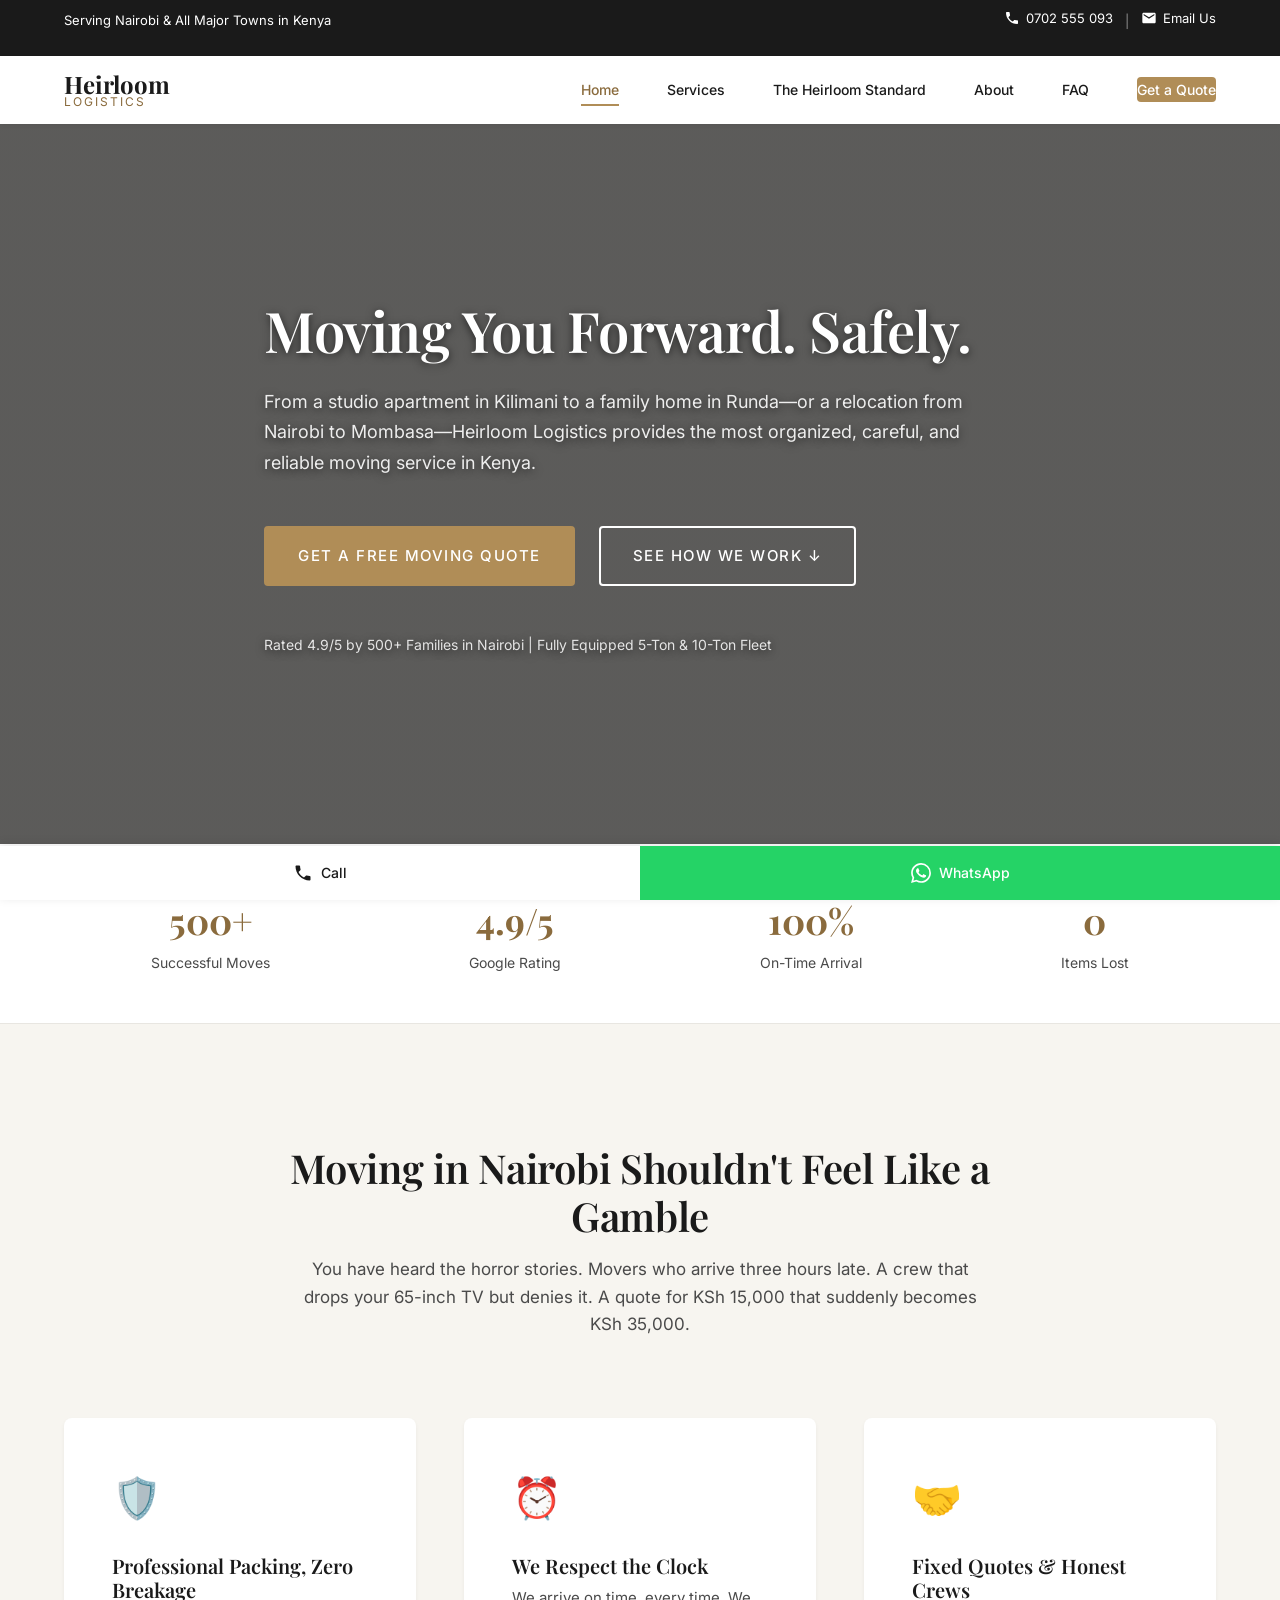
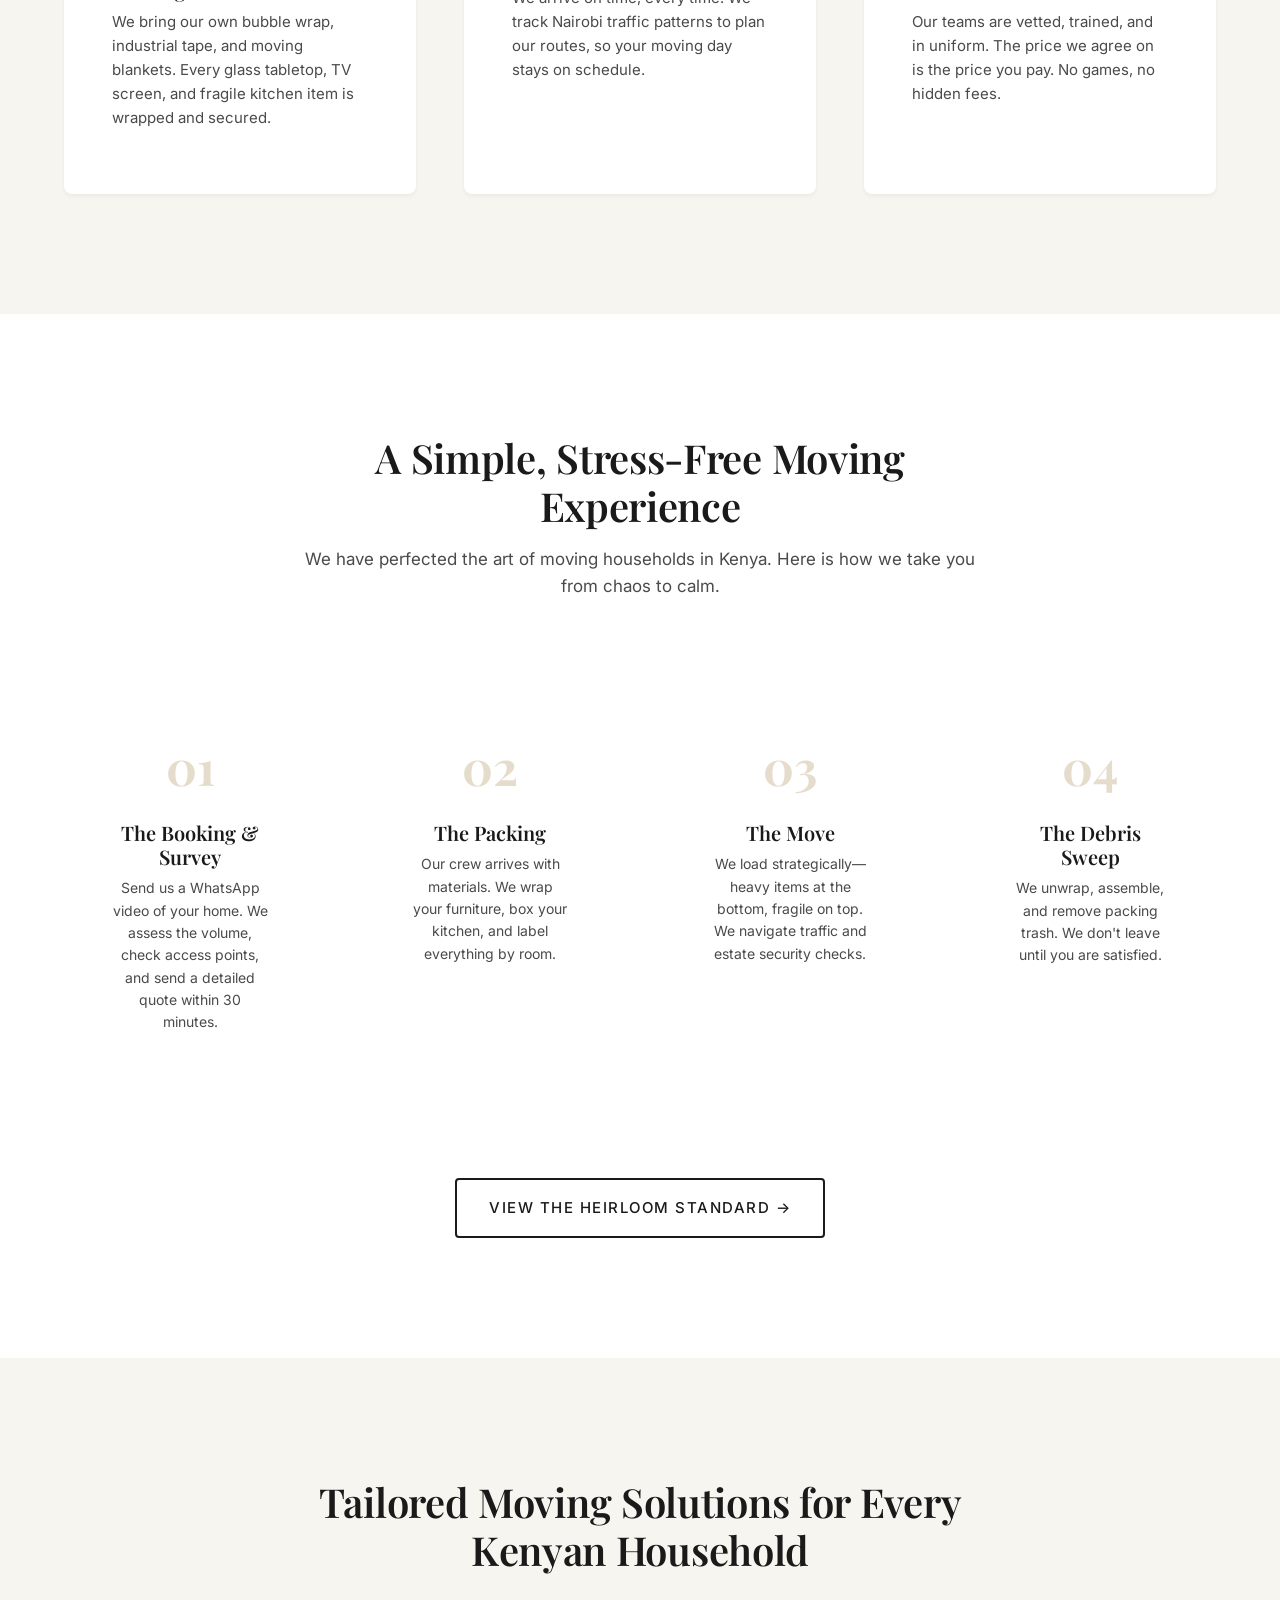
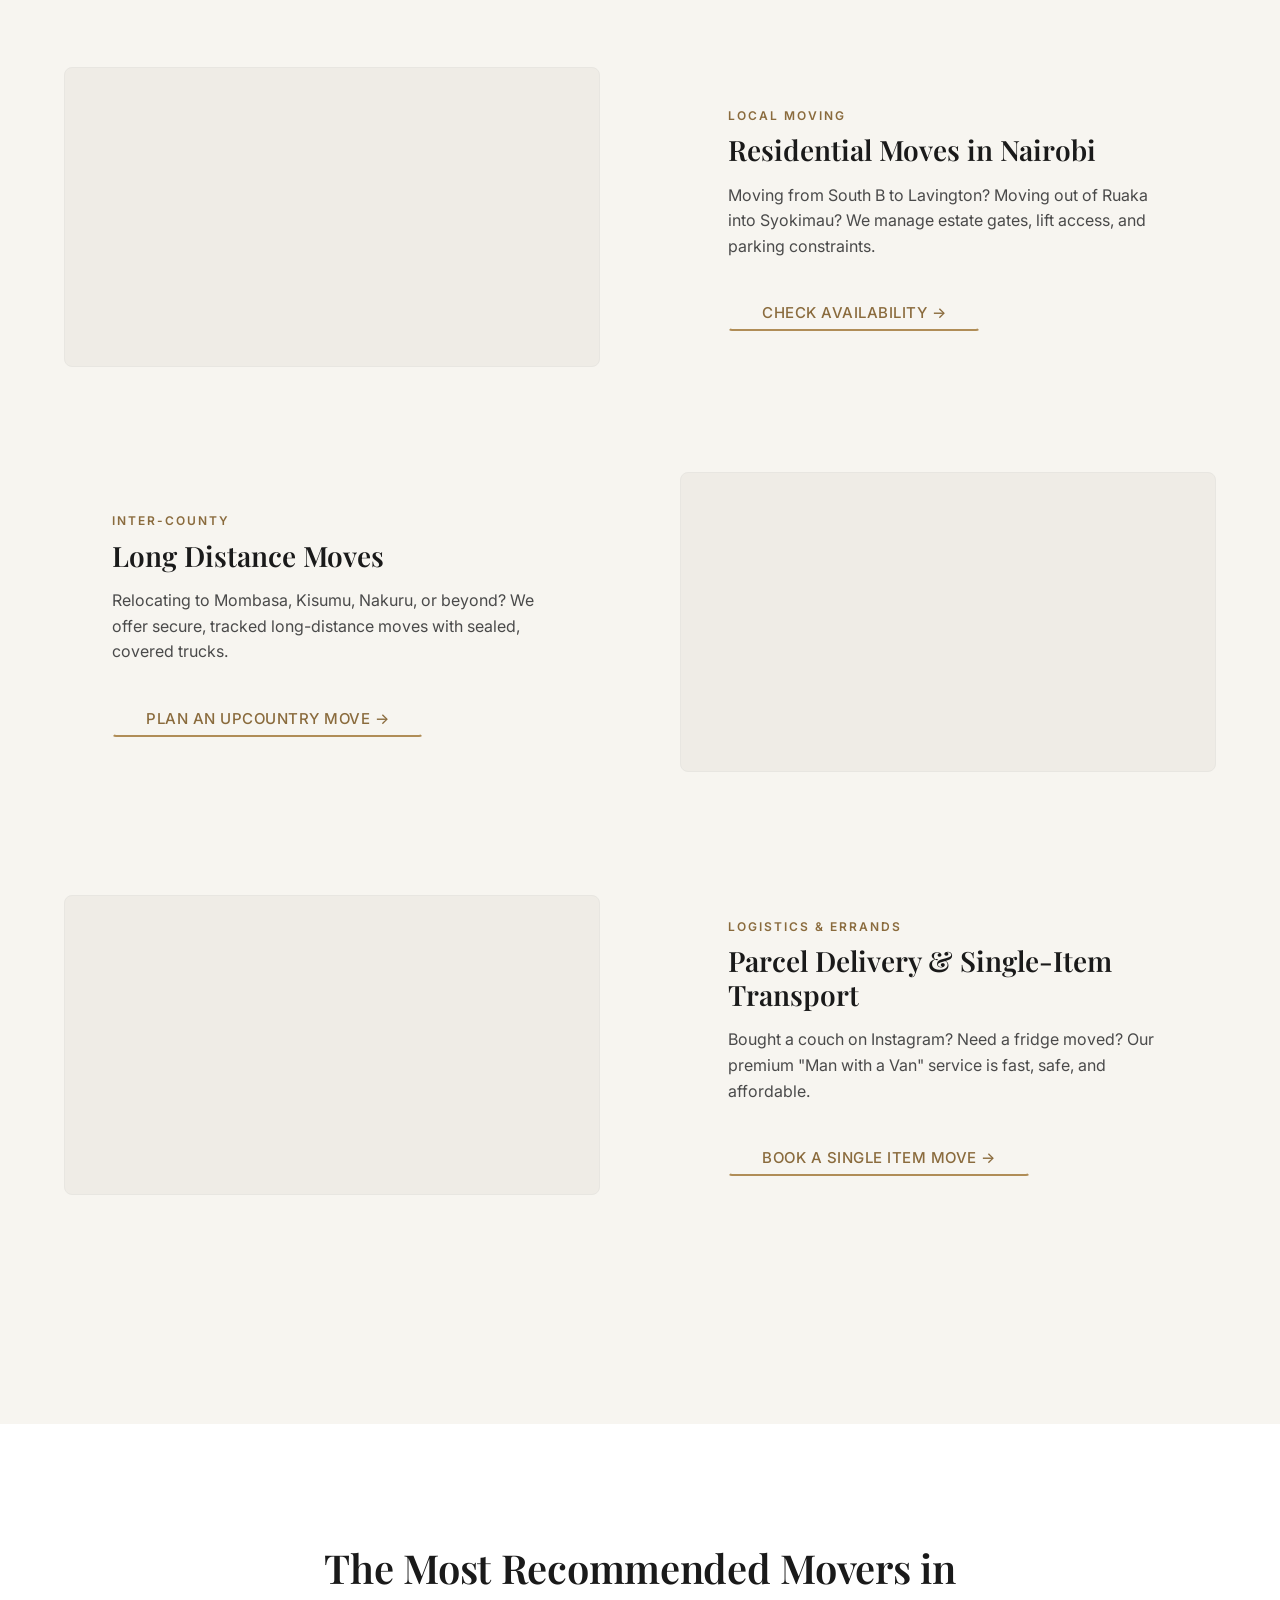
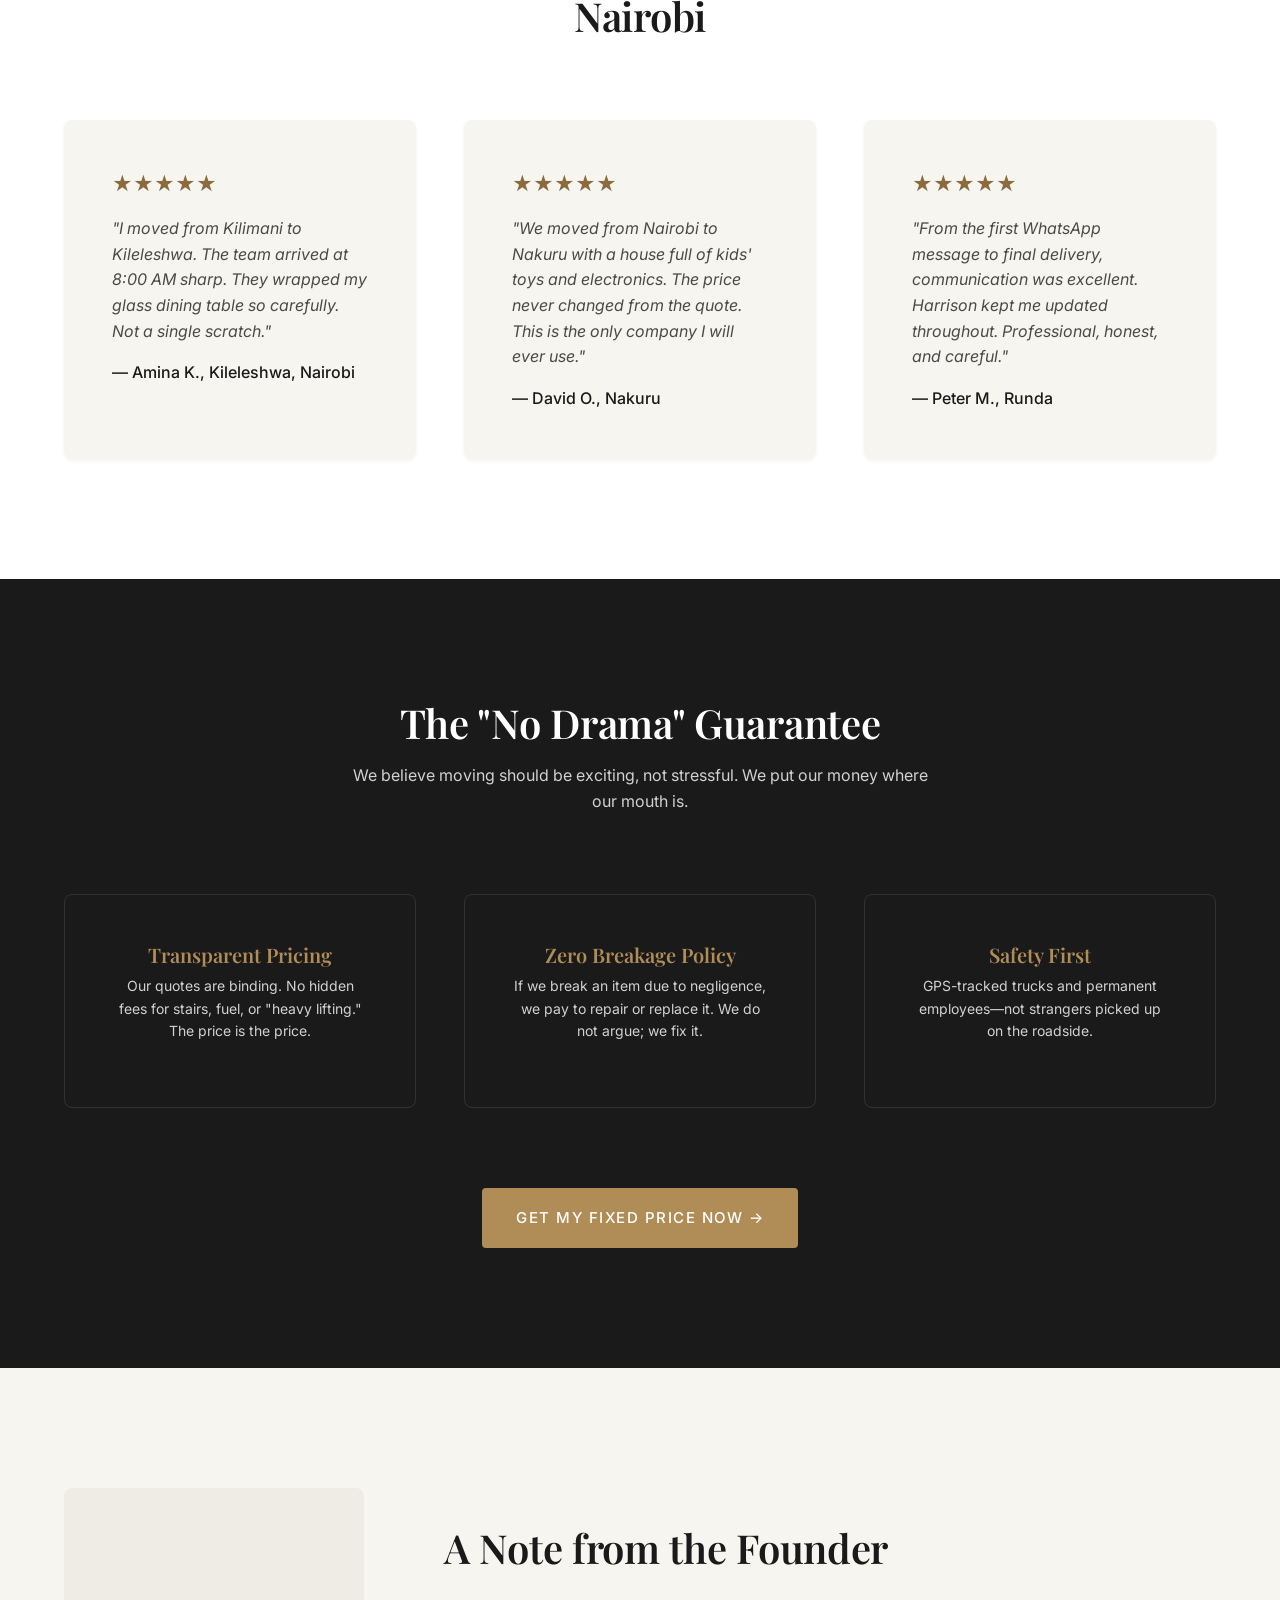
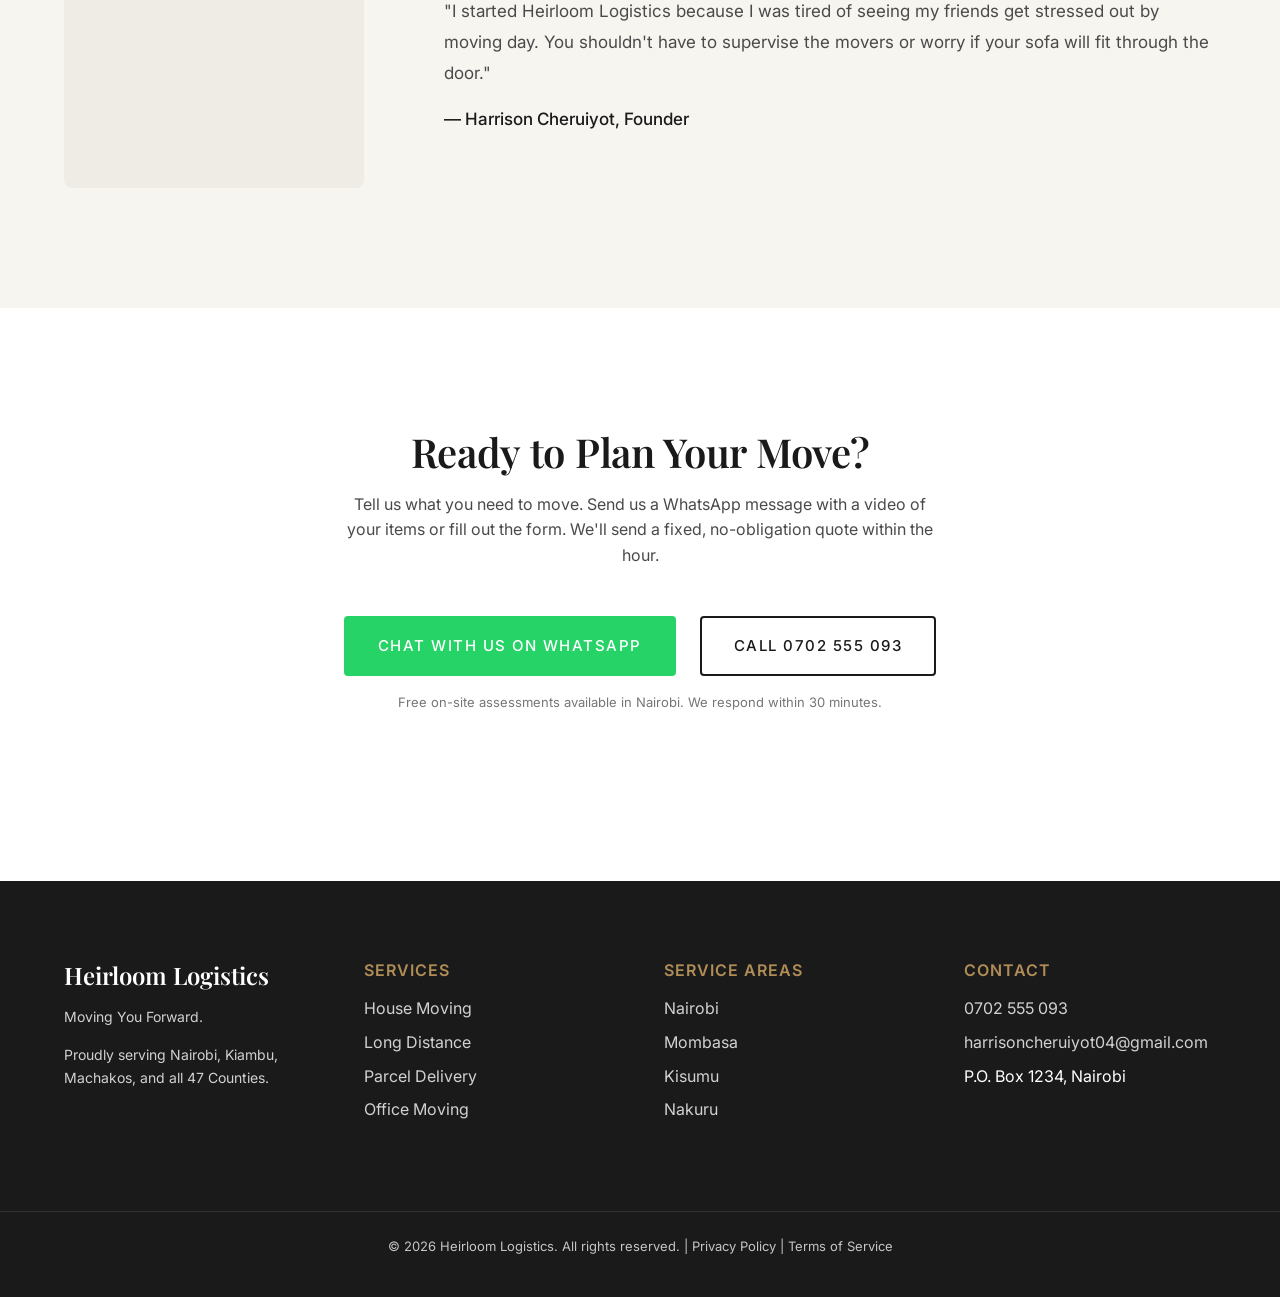
==== commit e38a0f91: "Add files via upload" ====
--- a/index.html
+++ b/index.html
@@ -8,23 +8,25 @@
     <meta name="robots" content="index, follow">
     <link rel="canonical" href="https://heirloomlogistics.co.ke/">
 
-    <!-- Open Graph -->
+    <link rel="icon" href="/favicon.ico" sizes="any">
+    <link rel="icon" href="/favicon.svg" type="image/svg+xml">
+    <link rel="apple-touch-icon" href="/apple-touch-icon.png">
+    <meta name="theme-color" content="#1A1A1A">
+
     <meta property="og:title" content="Heirloom Logistics | Moving Company in Nairobi">
     <meta property="og:description" content="Professional moving services in Nairobi and across Kenya. Fixed prices, trained crews, zero breakage.">
     <meta property="og:url" content="https://heirloomlogistics.co.ke/">
     <meta property="og:type" content="website">
     <meta property="og:locale" content="en_KE">
-    <meta property="og:image" content="https://heirloomlogistics.co.ke/assets/og-home.jpg">
+    <meta property="og:image" content="https://images.unsplash.com/photo-1600518464441-9154a4dea21b?auto=format&fit=crop&w=1200&h=630&q=80">
     <meta property="og:image:width" content="1200">
     <meta property="og:image:height" content="630">
 
-    <!-- Twitter -->
     <meta name="twitter:card" content="summary_large_image">
     <meta name="twitter:title" content="Heirloom Logistics | Moving Company in Nairobi">
     <meta name="twitter:description" content="Fixed-price moving services across Kenya. Get a free quote on WhatsApp.">
-    <meta name="twitter:image" content="https://heirloomlogistics.co.ke/assets/og-home.jpg">
-
-    <!-- Structured Data -->
+    <meta name="twitter:image" content="https://images.unsplash.com/photo-1600518464441-9154a4dea21b?auto=format&fit=crop&w=1200&h=630&q=80">
+
     <script type="application/ld+json">
     {
       "@context": "https://schema.org",
@@ -52,10 +54,10 @@
 
     <link rel="preconnect" href="https://fonts.googleapis.com">
     <link rel="preconnect" href="https://fonts.gstatic.com" crossorigin>
-    <link rel="preconnect" href="https://i.ibb.co" crossorigin>
-    <link rel="dns-prefetch" href="https://i.ibb.co">
+    <link rel="preconnect" href="https://images.unsplash.com" crossorigin>
+    <link rel="dns-prefetch" href="https://images.unsplash.com">
     <link rel="preload" as="image"
-          href="https://i.ibb.co/CsT8cNrL/1787120592911.png"
+          href="https://images.unsplash.com/photo-1600518464441-9154a4dea21b?auto=format&fit=crop&w=1920&q=80"
           fetchpriority="high">
     <link href="https://fonts.googleapis.com/css2?family=Playfair+Display:wght@600;700&family=Inter:wght@400;500;600&display=swap" rel="stylesheet">
     <link rel="stylesheet" href="style.css">
@@ -63,7 +65,6 @@
 <body>
     <a href="#main-content" class="skip-link">Skip to main content</a>
 
-    <!-- Utility Bar -->
     <div class="utility-bar">
         <div class="container">
             <p class="utility-left">Serving Nairobi &amp; All Major Towns in Kenya</p>
@@ -81,7 +82,6 @@
         </div>
     </div>
 
-    <!-- Header -->
     <header class="site-header" id="site-header">
         <div class="container nav-container">
             <a href="/" class="logo" aria-label="Heirloom Logistics Home">
@@ -105,7 +105,6 @@
     </header>
 
     <main id="main-content" tabindex="-1">
-        <!-- Hero -->
         <section class="hero" aria-label="Hero section">
             <div class="container hero-content">
                 <h1>Moving You Forward. Safely.</h1>
@@ -120,7 +119,6 @@
             </div>
         </section>
 
-        <!-- Trust Bar -->
         <section class="trust-bar" aria-label="Trust Indicators">
             <div class="container">
                 <div class="trust-item"><span class="trust-number">500+</span><span class="trust-label">Successful Moves</span></div>
@@ -130,7 +128,6 @@
             </div>
         </section>
 
-        <!-- Problem -->
         <section class="problem-section" id="why-us" aria-labelledby="why-us-heading">
             <div class="container">
                 <div class="section-header">
@@ -157,7 +154,6 @@
             </div>
         </section>
 
-        <!-- Process -->
         <section class="process-section" id="how-we-work" aria-labelledby="process-heading">
             <div class="container">
                 <div class="section-header">
@@ -192,14 +188,13 @@
             </div>
         </section>
 
-        <!-- Services Showcase -->
         <section class="services-showcase" id="services" aria-labelledby="services-heading">
             <div class="container">
                 <div class="section-header">
                     <h2 id="services-heading">Tailored Moving Solutions for Every Kenyan Household</h2>
                 </div>
                 <div class="service-block">
-                    <div class="service-image" aria-hidden="true"></div>
+                    <div class="service-image service-image--local" aria-hidden="true"></div>
                     <div class="service-content">
                         <span class="service-tag">Local Moving</span>
                         <h3>Residential Moves in Nairobi</h3>
@@ -208,7 +203,7 @@
                     </div>
                 </div>
                 <div class="service-block reverse">
-                    <div class="service-image" aria-hidden="true"></div>
+                    <div class="service-image service-image--long" aria-hidden="true"></div>
                     <div class="service-content">
                         <span class="service-tag">Inter-County</span>
                         <h3>Long Distance Moves</h3>
@@ -217,7 +212,7 @@
                     </div>
                 </div>
                 <div class="service-block">
-                    <div class="service-image" aria-hidden="true"></div>
+                    <div class="service-image service-image--parcel" aria-hidden="true"></div>
                     <div class="service-content">
                         <span class="service-tag">Logistics &amp; Errands</span>
                         <h3>Parcel Delivery &amp; Single-Item Transport</h3>
@@ -228,7 +223,6 @@
             </div>
         </section>
 
-        <!-- Testimonials -->
         <section class="testimonials" id="testimonials" aria-labelledby="testimonials-heading">
             <div class="container">
                 <div class="section-header">
@@ -254,7 +248,6 @@
             </div>
         </section>
 
-        <!-- Guarantee -->
         <section class="guarantee-section" id="guarantee" aria-labelledby="guarantee-heading">
             <div class="container">
                 <h2 id="guarantee-heading">The "No Drama" Guarantee</h2>
@@ -277,7 +270,6 @@
             </div>
         </section>
 
-        <!-- Founder -->
         <section class="founder-section" id="about" aria-labelledby="founder-heading">
             <div class="container founder-container">
                 <div class="founder-image" aria-hidden="true"></div>
@@ -289,7 +281,6 @@
             </div>
         </section>
 
-        <!-- Final CTA -->
         <section class="final-cta" id="contact" aria-labelledby="cta-heading">
             <div class="container">
                 <h2 id="cta-heading">Ready to Plan Your Move?</h2>
@@ -303,7 +294,6 @@
         </section>
     </main>
 
-    <!-- Footer -->
     <footer class="site-footer">
         <div class="container footer-grid">
             <div class="footer-col">
@@ -343,7 +333,6 @@
         </div>
     </footer>
 
-    <!-- Sticky Mobile CTA -->
     <div class="sticky-mobile-cta" aria-label="Quick Contact">
         <a href="tel:+254702555093" class="sticky-call">
             <svg width="20" height="20" viewBox="0 0 24 24" fill="currentColor" aria-hidden="true"><path d="M6.62 10.79c1.44 2.83 3.76 5.14 6.59 6.59l2.2-2.2c.27-.27.67-.36 1.02-.24 1.12.37 2.33.57 3.57.57.55 0 1 .45 1 1V20c0 .55-.45 1-1 1-9.39 0-17-7.61-17-17 0-.55.45-1 1-1h3.5c.55 0 1 .45 1 1 0 1.25.2 2.45.57 3.57.11.35.03.74-.25 1.02l-2.2 2.2z"/></svg>
--- a/style.css
+++ b/style.css
@@ -1,17 +1,15 @@
 /* ============================================
    Heirloom Logistics - Production Stylesheet
-   Premium Moving Company Website
-   Version 3.0 - Audit fixes applied
-   ============================================ */
-
-/* CSS Custom Properties (Design Tokens) */
+   Version 3.1 - Unsplash images + audit fixes
+   ============================================ */
+
 :root {
     /* Colors */
     --color-charcoal: #1A1A1A;
     --color-ivory: #F7F5F0;
     --color-white: #FFFFFF;
     --color-gold: #B08D57;
-    --color-gold-dark: #9A7A4A;
+    --color-gold-dark: #8A6B3D;
     --color-slate: #4A4A4A;
     --color-light-gray: #E8E6E1;
     --color-soft-beige: #EFECE6;
@@ -50,23 +48,31 @@
     --shadow-sm: 0 2px 4px rgba(0,0,0,0.05);
     --shadow-md: 0 4px 12px rgba(0,0,0,0.08);
     --shadow-lg: 0 8px 24px rgba(0,0,0,0.1);
-}
-
-/* ============================================
-   Reset & Base Styles
-   ============================================ */
-*,
-*::before,
-*::after {
-    margin: 0;
-    padding: 0;
-    box-sizing: border-box;
-}
-
-html {
-    scroll-behavior: smooth;
-    -webkit-text-size-adjust: 100%;
-}
+
+    /* Unsplash Image URLs (centralised) */
+    --img-hero-home: url('https://images.unsplash.com/photo-1600518464441-9154a4dea21b?auto=format&fit=crop&w=1920&q=80');
+    --img-hero-services: url('https://images.unsplash.com/photo-1553413077-190dd305871c?auto=format&fit=crop&w=1920&q=80');
+    --img-hero-about: url('https://images.unsplash.com/photo-1521737711867-e3b97375f902?auto=format&fit=crop&w=1920&q=80');
+    --img-hero-standard: url('https://images.unsplash.com/photo-1454165804606-c3d57bc86b40?auto=format&fit=crop&w=1920&q=80');
+    --img-hero-faq: url('https://images.unsplash.com/photo-1554224155-6726b3ff858f?auto=format&fit=crop&w=1920&q=80');
+    --img-hero-contact: url('https://images.unsplash.com/photo-1423666639041-f56000c27a9a?auto=format&fit=crop&w=1920&q=80');
+    --img-hero-areas: url('https://images.unsplash.com/photo-1611348586804-61bf6c080437?auto=format&fit=crop&w=1920&q=80');
+    --img-founder: url('https://images.unsplash.com/photo-1507003211169-0a1dd7228f2d?auto=format&fit=crop&w=800&q=80');
+    --img-story: url('https://images.unsplash.com/photo-1560448204-e02f11c3d0e2?auto=format&fit=crop&w=1200&q=80');
+    --img-team-1: url('https://images.unsplash.com/photo-1507003211169-0a1dd7228f2d?auto=format&fit=crop&w=400&q=80');
+    --img-team-2: url('https://images.unsplash.com/photo-1500648767791-00dcc994a43e?auto=format&fit=crop&w=400&q=80');
+    --img-team-3: url('https://images.unsplash.com/photo-1531123897727-8f129e1688ce?auto=format&fit=crop&w=400&q=80');
+    --img-service-local: url('https://images.unsplash.com/photo-1600585152220-90363fe7e115?auto=format&fit=crop&w=1200&q=80');
+    --img-service-long: url('https://images.unsplash.com/photo-1449824913935-59a10b8d2000?auto=format&fit=crop&w=1200&q=80');
+    --img-service-parcel: url('https://images.unsplash.com/photo-1600518464441-9154a4dea21b?auto=format&fit=crop&w=1200&q=80');
+}
+
+/* ============================================
+   Reset & Base
+   ============================================ */
+*, *::before, *::after { margin: 0; padding: 0; box-sizing: border-box; }
+
+html { scroll-behavior: smooth; -webkit-text-size-adjust: 100%; }
 
 body {
     font-family: var(--font-body);
@@ -74,62 +80,24 @@
     line-height: 1.6;
     color: var(--color-slate);
     background-color: var(--color-ivory);
-    /* overflow-x: hidden removed — masks real layout bugs */
-}
-
-/* Typography */
+}
+
 h1, h2, h3, h4, h5, h6 {
     font-family: var(--font-heading);
     color: var(--color-charcoal);
     line-height: 1.2;
     font-weight: 600;
 }
-
-h1 {
-    font-size: clamp(32px, 5vw, 56px);
-    letter-spacing: -0.5px;
-    margin-bottom: var(--spacing-md);
-}
-
-h2 {
-    font-size: clamp(28px, 4vw, 40px);
-    letter-spacing: -0.3px;
-    margin-bottom: var(--spacing-sm);
-}
-
-h3 {
-    font-size: clamp(20px, 3vw, 28px);
-    margin-bottom: var(--spacing-xs);
-}
-
-p {
-    margin-bottom: var(--spacing-sm);
-}
-
-a {
-    color: var(--color-gold);
-    text-decoration: none;
-    transition: color var(--transition-fast);
-}
-
-a:hover,
-a:focus-visible {
-    color: var(--color-charcoal);
-}
-
-img {
-    max-width: 100%;
-    height: auto;
-    display: block;
-}
-
-ul {
-    list-style: none;
-}
-
-/* ============================================
-   Accessibility
-   ============================================ */
+h1 { font-size: clamp(32px, 5vw, 56px); letter-spacing: -0.5px; margin-bottom: var(--spacing-md); }
+h2 { font-size: clamp(28px, 4vw, 40px); letter-spacing: -0.3px; margin-bottom: var(--spacing-sm); }
+h3 { font-size: clamp(20px, 3vw, 28px); margin-bottom: var(--spacing-xs); }
+p { margin-bottom: var(--spacing-sm); }
+a { color: var(--color-gold-dark); text-decoration: none; transition: color var(--transition-fast); }
+a:hover, a:focus-visible { color: var(--color-charcoal); }
+img { max-width: 100%; height: auto; display: block; }
+ul { list-style: none; }
+
+/* Accessibility */
 .skip-link {
     position: absolute;
     top: -100%;
@@ -141,86 +109,43 @@
     z-index: 9999;
     transition: top var(--transition-medium);
 }
-
-.skip-link:focus {
-    top: 0;
-}
-
+.skip-link:focus { top: 0; color: var(--color-white); }
 .sr-only {
-    position: absolute;
-    width: 1px;
-    height: 1px;
-    padding: 0;
-    margin: -1px;
-    overflow: hidden;
-    clip: rect(0, 0, 0, 0);
-    white-space: nowrap;
-    border: 0;
-}
-
-:focus-visible {
-    outline: 3px solid var(--color-gold);
-    outline-offset: 2px;
-}
-
-/* ============================================
-   Keyframe Animations
-   ============================================ */
-@keyframes spin {
-    to { transform: rotate(360deg); }
-}
-
+    position: absolute; width: 1px; height: 1px; padding: 0; margin: -1px;
+    overflow: hidden; clip: rect(0,0,0,0); white-space: nowrap; border: 0;
+}
+:focus-visible { outline: 3px solid var(--color-gold); outline-offset: 2px; }
+
+/* Keyframes */
+@keyframes spin { to { transform: rotate(360deg); } }
 @keyframes slideIn {
     from { opacity: 0; transform: translateY(-10px); }
-    to   { opacity: 1; transform: translateY(0); }
-}
-
+    to { opacity: 1; transform: translateY(0); }
+}
 @keyframes fadeIn {
     from { opacity: 0; transform: translateY(-10px); }
-    to   { opacity: 1; transform: translateY(0); }
-}
-
-/* ============================================
-   Form Feedback Components
-   ============================================ */
+    to { opacity: 1; transform: translateY(0); }
+}
+
+/* Form feedback */
 .spinner {
-    display: inline-block;
-    width: 16px;
-    height: 16px;
-    border: 2px solid rgba(255, 255, 255, 0.3);
-    border-radius: 50%;
-    border-top-color: #fff;
-    animation: spin 0.6s linear infinite;
-    margin-right: 8px;
-    vertical-align: middle;
-}
-
-.btn.loading {
-    opacity: 0.7;
-    cursor: not-allowed;
-}
-
+    display: inline-block; width: 16px; height: 16px;
+    border: 2px solid rgba(255,255,255,0.3); border-radius: 50%;
+    border-top-color: #fff; animation: spin 0.6s linear infinite;
+    margin-right: 8px; vertical-align: middle;
+}
+.btn.loading { opacity: 0.7; cursor: not-allowed; }
 .form-error {
-    background-color: #f8d7da;
-    color: #721c24;
-    padding: 12px 16px;
-    border-radius: var(--radius-sm);
-    margin-top: var(--spacing-sm);
-    text-align: center;
-    font-size: 14px;
-    animation: slideIn 0.3s ease;
-}
-
-/* Checklist state (packing guide) */
+    background-color: #f8d7da; color: #721c24;
+    padding: 12px 16px; border-radius: var(--radius-sm);
+    margin-top: var(--spacing-sm); text-align: center;
+    font-size: 14px; animation: slideIn 0.3s ease;
+}
 .checklist-category input[type="checkbox"]:checked + label {
-    text-decoration: line-through;
-    color: #999;
-    transition: all 0.3s ease;
-}
-
-/* ============================================
-   Container
-   ============================================ */
+    text-decoration: line-through; color: #999; transition: all 0.3s ease;
+}
+
+/* Container */
 .container {
     max-width: var(--container-max);
     margin: 0 auto;
@@ -231,140 +156,58 @@
    Buttons
    ============================================ */
 .btn {
-    display: inline-flex;
-    align-items: center;
-    justify-content: center;
-    padding: 16px 32px;
-    font-family: var(--font-body);
-    font-size: 15px;
-    font-weight: 500;
-    text-transform: uppercase;
-    letter-spacing: 1.5px;
-    border-radius: var(--radius-sm);
-    cursor: pointer;
-    transition: all var(--transition-medium);
-    text-align: center;
-    border: 2px solid transparent;
-    text-decoration: none;
-    min-height: 48px;
-}
-
-.btn-primary {
-    background-color: var(--color-gold);
-    color: var(--color-white);
-    border-color: var(--color-gold);
-}
-
-.btn-primary:hover,
-.btn-primary:focus-visible {
-    background-color: var(--color-charcoal);
-    border-color: var(--color-charcoal);
-    color: var(--color-white);
-}
-
-.btn-secondary {
-    background-color: transparent;
-    color: var(--color-charcoal);
-    border-color: var(--color-charcoal);
-}
-
-.btn-secondary:hover,
-.btn-secondary:focus-visible {
-    background-color: var(--color-charcoal);
-    color: var(--color-white);
-}
-
-.btn-whatsapp {
-    background-color: var(--color-whatsapp);
-    color: var(--color-white);
-    border-color: var(--color-whatsapp);
-}
-
-.btn-whatsapp:hover,
-.btn-whatsapp:focus-visible {
-    background-color: var(--color-whatsapp-dark);
-    border-color: var(--color-whatsapp-dark);
-    color: var(--color-white);
-}
-
-.btn-outline-light {
-    background-color: transparent;
-    color: var(--color-white);
-    border-color: var(--color-white);
-}
-
-.btn-outline-light:hover,
-.btn-outline-light:focus-visible {
-    background-color: var(--color-white);
-    color: var(--color-charcoal);
-}
-
-.btn-outline-dark {
-    background-color: transparent;
-    color: var(--color-charcoal);
-    border-color: var(--color-charcoal);
-}
-
-.btn-outline-dark:hover,
-.btn-outline-dark:focus-visible {
-    background-color: var(--color-charcoal);
-    color: var(--color-white);
-}
-
+    display: inline-flex; align-items: center; justify-content: center;
+    padding: 16px 32px; font-family: var(--font-body); font-size: 15px;
+    font-weight: 500; text-transform: uppercase; letter-spacing: 1.5px;
+    border-radius: var(--radius-sm); cursor: pointer;
+    transition: all var(--transition-medium); text-align: center;
+    border: 2px solid transparent; text-decoration: none; min-height: 48px;
+}
+.btn-primary { background-color: var(--color-gold); color: var(--color-white); border-color: var(--color-gold); }
+.btn-primary:hover, .btn-primary:focus-visible {
+    background-color: var(--color-charcoal); border-color: var(--color-charcoal); color: var(--color-white);
+}
+.btn-secondary { background-color: transparent; color: var(--color-charcoal); border-color: var(--color-charcoal); }
+.btn-secondary:hover, .btn-secondary:focus-visible {
+    background-color: var(--color-charcoal); color: var(--color-white);
+}
+.btn-whatsapp { background-color: var(--color-whatsapp); color: var(--color-white); border-color: var(--color-whatsapp); }
+.btn-whatsapp:hover, .btn-whatsapp:focus-visible {
+    background-color: var(--color-whatsapp-dark); border-color: var(--color-whatsapp-dark); color: var(--color-white);
+}
+.btn-outline-light { background-color: transparent; color: var(--color-white); border-color: var(--color-white); }
+.btn-outline-light:hover, .btn-outline-light:focus-visible {
+    background-color: var(--color-white); color: var(--color-charcoal);
+}
+.btn-outline-dark { background-color: transparent; color: var(--color-charcoal); border-color: var(--color-charcoal); }
+.btn-outline-dark:hover, .btn-outline-dark:focus-visible {
+    background-color: var(--color-charcoal); color: var(--color-white);
+}
 .btn-text {
-    display: inline-block;
-    font-weight: 500;
-    letter-spacing: 0.5px;
-    border-bottom: 2px solid var(--color-gold);
-    padding-bottom: 4px;
-    transition: all var(--transition-fast);
-}
-
-.btn-text:hover,
-.btn-text:focus-visible {
-    border-bottom-color: var(--color-charcoal);
-}
-
-.btn-block {
-    width: 100%;
-    margin-top: var(--spacing-sm);
-}
+    display: inline-block; font-weight: 500; letter-spacing: 0.5px;
+    border-bottom: 2px solid var(--color-gold); padding-bottom: 4px;
+    transition: all var(--transition-fast); color: var(--color-gold-dark);
+}
+.btn-text:hover, .btn-text:focus-visible { border-bottom-color: var(--color-charcoal); color: var(--color-charcoal); }
+.btn-block { width: 100%; margin-top: var(--spacing-sm); }
 
 /* ============================================
    Utility Bar
    ============================================ */
 .utility-bar {
-    background-color: var(--color-charcoal);
-    color: var(--color-white);
-    padding: var(--spacing-xs) 0;
-    font-size: 13px;
-}
-
+    background-color: var(--color-charcoal); color: var(--color-white);
+    padding: var(--spacing-xs) 0; font-size: 13px;
+}
 .utility-bar .container {
-    display: flex;
-    justify-content: space-between;
-    align-items: center;
-    flex-wrap: wrap;
-    gap: var(--spacing-xs);
-}
-
+    display: flex; justify-content: space-between; align-items: center;
+    flex-wrap: wrap; gap: var(--spacing-xs);
+}
 .utility-bar a {
-    color: var(--color-white);
-    text-decoration: none;
-    display: inline-flex;
-    align-items: center;
-    gap: 6px;
-}
-
-.utility-bar a:hover,
-.utility-bar a:focus-visible {
-    color: var(--color-gold);
-}
-
-.utility-bar .divider {
-    margin: 0 var(--spacing-xs);
-    opacity: 0.5;
-}
+    color: var(--color-white); text-decoration: none;
+    display: inline-flex; align-items: center; gap: 6px;
+}
+.utility-bar a:hover, .utility-bar a:focus-visible { color: var(--color-gold); }
+.utility-bar .divider { margin: 0 var(--spacing-xs); opacity: 0.5; }
 
 /* ============================================
    Header & Navigation
@@ -372,269 +215,94 @@
 .site-header {
     background-color: var(--color-white);
     box-shadow: var(--shadow-sm);
-    position: sticky;
-    top: 0;
-    z-index: 1000;
+    position: sticky; top: 0; z-index: 1000;
     transition: box-shadow var(--transition-medium);
 }
-
-.site-header.scrolled {
-    box-shadow: var(--shadow-md);
-}
-
+.site-header.scrolled { box-shadow: var(--shadow-md); }
 .nav-container {
-    display: flex;
-    justify-content: space-between;
-    align-items: center;
-    padding-top: var(--spacing-sm);
-    padding-bottom: var(--spacing-sm);
-}
-
-.logo {
-    display: flex;
-    flex-direction: column;
-    line-height: 1;
-    text-decoration: none;
-}
-
-.logo-main {
-    font-family: var(--font-heading);
-    font-size: 24px;
-    font-weight: 700;
-    color: var(--color-charcoal);
-}
-
-.logo-sub {
-    font-size: 12px;
-    text-transform: uppercase;
-    letter-spacing: 2px;
-    color: var(--color-gold);
-}
+    display: flex; justify-content: space-between; align-items: center;
+    padding-top: var(--spacing-sm); padding-bottom: var(--spacing-sm);
+}
+.logo { display: flex; flex-direction: column; line-height: 1; text-decoration: none; }
+.logo-main { font-family: var(--font-heading); font-size: 24px; font-weight: 700; color: var(--color-charcoal); }
+.logo-sub { font-size: 12px; text-transform: uppercase; letter-spacing: 2px; color: var(--color-gold-dark); }
 
 .main-nav ul {
-    display: flex;
-    list-style: none;
-    gap: var(--spacing-lg);
-    align-items: center;
-}
-
+    display: flex; list-style: none; gap: var(--spacing-lg); align-items: center;
+}
 .main-nav a {
-    color: var(--color-charcoal);
-    font-weight: 500;
-    font-size: 14px;
-    transition: color var(--transition-fast);
-    position: relative;
-    text-decoration: none;
-    padding: 4px 0;
-}
-
-.main-nav a:hover,
-.main-nav a:focus-visible,
-.main-nav a.active {
-    color: var(--color-gold);
-}
-
+    color: var(--color-charcoal); font-weight: 500; font-size: 14px;
+    transition: color var(--transition-fast); position: relative;
+    text-decoration: none; padding: 4px 0;
+}
+.main-nav a:hover, .main-nav a:focus-visible, .main-nav a.active { color: var(--color-gold-dark); }
 .main-nav a.active::after {
-    content: '';
-    position: absolute;
-    bottom: -4px;
-    left: 0;
-    width: 100%;
-    height: 2px;
-    background-color: var(--color-gold);
-}
-
+    content: ''; position: absolute; bottom: -4px; left: 0;
+    width: 100%; height: 2px; background-color: var(--color-gold);
+}
 .nav-cta {
-    background-color: var(--color-gold);
-    color: var(--color-white) !important;
-    padding: 10px 20px;
-    border-radius: var(--radius-sm);
+    background-color: var(--color-gold); color: var(--color-white) !important;
+    padding: 10px 20px; border-radius: var(--radius-sm);
     transition: background-color var(--transition-fast);
 }
-
-.nav-cta:hover,
-.nav-cta:focus-visible {
-    background-color: var(--color-charcoal);
-    color: var(--color-white) !important;
-}
-
-/* Hamburger Menu */
+.nav-cta:hover, .nav-cta:focus-visible {
+    background-color: var(--color-charcoal); color: var(--color-white) !important;
+}
+
+/* Hamburger */
 .hamburger {
-    display: none;
-    flex-direction: column;
-    gap: 5px;
-    background: none;
-    border: none;
-    cursor: pointer;
-    padding: 8px;
-    min-width: 44px;
-    min-height: 44px;
-    align-items: center;
-    justify-content: center;
-}
-
+    display: none; flex-direction: column; gap: 5px;
+    background: none; border: none; cursor: pointer;
+    padding: 8px; min-width: 44px; min-height: 44px;
+    align-items: center; justify-content: center;
+}
 .hamburger span {
-    width: 25px;
-    height: 2px;
-    background-color: var(--color-charcoal);
+    width: 25px; height: 2px; background-color: var(--color-charcoal);
     transition: all var(--transition-medium);
 }
-
-.hamburger.active span:nth-child(1) {
-    transform: rotate(45deg) translate(5px, 5px);
-}
-
-.hamburger.active span:nth-child(2) {
-    opacity: 0;
-}
-
-.hamburger.active span:nth-child(3) {
-    transform: rotate(-45deg) translate(5px, -5px);
-}
+.hamburger.active span:nth-child(1) { transform: rotate(45deg) translate(5px, 5px); }
+.hamburger.active span:nth-child(2) { opacity: 0; }
+.hamburger.active span:nth-child(3) { transform: rotate(-45deg) translate(5px, -5px); }
 
 /* ============================================
    Hero Sections
    ============================================ */
 .hero {
-    background-image: linear-gradient(rgba(26, 26, 26, 0.7), rgba(26, 26, 26, 0.7)),
-                      url('https://i.ibb.co/CsT8cNrL/1787120592911.png');
-    background-size: cover;
-    background-position: center;
-    min-height: 80vh;
-    display: flex;
-    align-items: center;
-    position: relative;
-    color: var(--color-white);
-}
-
-.hero-content {
-    position: relative;
-    z-index: 1;
-    max-width: 800px;
-}
-
-.hero h1 {
-    color: var(--color-white);
-    margin-bottom: var(--spacing-md);
-}
-
+    background-image: linear-gradient(rgba(26,26,26,0.7), rgba(26,26,26,0.7)), var(--img-hero-home);
+    background-size: cover; background-position: center;
+    min-height: 80vh; display: flex; align-items: center;
+    position: relative; color: var(--color-white);
+}
+.hero-content { position: relative; z-index: 1; max-width: 800px; }
+.hero h1 { color: var(--color-white); margin-bottom: var(--spacing-md); }
 .hero-subheadline {
-    font-size: 18px;
-    line-height: 1.7;
-    margin-bottom: var(--spacing-lg);
-    color: rgba(255, 255, 255, 0.9);
-}
-
-.hero-cta {
-    display: flex;
-    gap: var(--spacing-md);
-    flex-wrap: wrap;
-    margin-bottom: var(--spacing-lg);
-}
-
-.hero-trust {
-    font-size: 14px;
-    color: rgba(255, 255, 255, 0.85);
-}
-
-/* Interior Page Heroes */
-.services-hero {
-    background-image: linear-gradient(rgba(26, 26, 26, 0.75), rgba(26, 26, 26, 0.75)),
-                      url('https://i.ibb.co/7f5tkqP/1787120444595.png');
-    background-size: cover;
-    background-position: center;
-    color: var(--color-white);
-    padding: var(--spacing-xl) 0;
-    text-align: center;
-}
-
-.about-hero {
-    background-image: linear-gradient(rgba(26, 26, 26, 0.75), rgba(26, 26, 26, 0.75)),
-                      url('https://i.ibb.co/fYKRkNc0/1787120310063.png');
-    background-size: cover;
-    background-position: center;
-    color: var(--color-white);
-    padding: var(--spacing-xl) 0;
-    text-align: center;
-}
-
-.standard-hero {
-    background-image: linear-gradient(rgba(26, 26, 26, 0.75), rgba(26, 26, 26, 0.75)),
-                      url('https://i.ibb.co/xtjnfNxm/1787120191426.png');
-    background-size: cover;
-    background-position: center;
-    color: var(--color-white);
-    padding: var(--spacing-xl) 0;
-    text-align: center;
-}
-
-.faq-hero {
-    background-image: linear-gradient(rgba(26, 26, 26, 0.75), rgba(26, 26, 26, 0.75)),
-                      url('https://i.ibb.co/7tRZV2bQ/1787118920731.png');
-    background-size: cover;
-    background-position: center;
-    color: var(--color-white);
-    padding: var(--spacing-xl) 0;
-    text-align: center;
-}
-
-.contact-hero {
-    background-image: linear-gradient(rgba(26, 26, 26, 0.75), rgba(26, 26, 26, 0.75)),
-                      url('https://i.ibb.co/FqjMcmrg/1787119044819.png');
-    background-size: cover;
-    background-position: center;
-    color: var(--color-white);
-    padding: var(--spacing-xl) 0;
-    text-align: center;
-}
-
-.areas-hero {
-    background-image: linear-gradient(rgba(26, 26, 26, 0.75), rgba(26, 26, 26, 0.75)),
-                      url('https://i.ibb.co/fzxBB6WH/1787119976590.png');
-    background-size: cover;
-    background-position: center;
-    color: var(--color-white);
-    padding: var(--spacing-xl) 0;
-    text-align: center;
-}
-
-/* Hero Text Visibility */
-.hero h1,
-.hero-subheadline,
-.services-hero h1,
-.services-hero p,
-.about-hero h1,
-.about-hero p,
-.standard-hero h1,
-.standard-hero p,
-.faq-hero h1,
-.faq-hero p,
-.contact-hero h1,
-.contact-hero p,
-.areas-hero h1,
-.areas-hero p,
-.hero-cta .btn,
-.hero-trust {
-    text-shadow: 0 2px 8px rgba(0, 0, 0, 0.6);
-}
-
-.hero-subheadline,
-.services-hero p,
-.about-hero p,
-.standard-hero p,
-.faq-hero p,
-.contact-hero p,
-.areas-hero p {
-    text-shadow: 0 2px 12px rgba(0, 0, 0, 0.7);
-}
-
-.hero-cta .btn {
-    text-shadow: none;
-}
-
-.hero-trust {
-    text-shadow: 0 1px 6px rgba(0, 0, 0, 0.5);
-}
+    font-size: 18px; line-height: 1.7;
+    margin-bottom: var(--spacing-lg); color: rgba(255,255,255,0.9);
+}
+.hero-cta { display: flex; gap: var(--spacing-md); flex-wrap: wrap; margin-bottom: var(--spacing-lg); }
+.hero-trust { font-size: 14px; color: rgba(255,255,255,0.85); }
+
+.services-hero, .about-hero, .standard-hero, .faq-hero, .contact-hero, .areas-hero {
+    background-size: cover; background-position: center;
+    color: var(--color-white); padding: var(--spacing-xl) 0; text-align: center;
+}
+.services-hero { background-image: linear-gradient(rgba(26,26,26,0.75), rgba(26,26,26,0.75)), var(--img-hero-services); }
+.about-hero { background-image: linear-gradient(rgba(26,26,26,0.75), rgba(26,26,26,0.75)), var(--img-hero-about); }
+.standard-hero { background-image: linear-gradient(rgba(26,26,26,0.75), rgba(26,26,26,0.75)), var(--img-hero-standard); }
+.faq-hero { background-image: linear-gradient(rgba(26,26,26,0.75), rgba(26,26,26,0.75)), var(--img-hero-faq); }
+.contact-hero { background-image: linear-gradient(rgba(26,26,26,0.75), rgba(26,26,26,0.75)), var(--img-hero-contact); }
+.areas-hero { background-image: linear-gradient(rgba(26,26,26,0.75), rgba(26,26,26,0.75)), var(--img-hero-areas); }
+
+.services-hero h1, .services-hero p,
+.about-hero h1, .about-hero p,
+.standard-hero h1, .standard-hero p,
+.faq-hero h1, .faq-hero p,
+.contact-hero h1, .contact-hero p,
+.areas-hero h1, .areas-hero p,
+.hero h1, .hero-subheadline, .hero-trust {
+    text-shadow: 0 2px 8px rgba(0,0,0,0.6);
+}
+.hero-cta .btn { text-shadow: none; }
 
 /* ============================================
    Trust Bar
@@ -644,1603 +312,669 @@
     padding: var(--spacing-lg) 0;
     border-bottom: 1px solid var(--color-light-gray);
 }
-
 .trust-bar .container {
-    display: flex;
-    justify-content: space-around;
-    flex-wrap: wrap;
-    gap: var(--spacing-md);
-}
-
-.trust-item {
-    text-align: center;
-}
-
+    display: flex; justify-content: space-around; flex-wrap: wrap; gap: var(--spacing-md);
+}
+.trust-item { text-align: center; }
 .trust-number {
-    display: block;
-    font-family: var(--font-heading);
-    font-size: 36px;
-    font-weight: 700;
-    color: var(--color-gold);
-}
-
-.trust-label {
-    font-size: 14px;
-    color: var(--color-slate);
-}
+    display: block; font-family: var(--font-heading);
+    font-size: 36px; font-weight: 700; color: var(--color-gold-dark);
+}
+.trust-label { font-size: 14px; color: var(--color-slate); }
 
 /* ============================================
    Section Headers & Labels
    ============================================ */
-.section-header {
-    text-align: center;
-    max-width: 700px;
-    margin: 0 auto var(--spacing-xl);
-}
-
-.section-header h2 {
-    margin-bottom: var(--spacing-sm);
-}
-
-.section-header p {
-    font-size: 17px;
-    color: var(--color-slate);
-}
-
+.section-header { text-align: center; max-width: 700px; margin: 0 auto var(--spacing-xl); }
+.section-header h2 { margin-bottom: var(--spacing-sm); }
+.section-header p { font-size: 17px; color: var(--color-slate); }
 .section-label {
-    display: inline-block;
-    font-size: 12px;
-    text-transform: uppercase;
-    letter-spacing: 2px;
-    color: var(--color-gold);
-    font-weight: 500;
-    margin-bottom: var(--spacing-sm);
+    display: inline-block; font-size: 13px; text-transform: uppercase;
+    letter-spacing: 2px; color: var(--color-gold-dark);
+    font-weight: 600; margin-bottom: var(--spacing-sm);
 }
 
 /* ============================================
    Problem Section (Homepage)
    ============================================ */
-.problem-section {
-    padding: var(--spacing-xxl) 0;
-    background-color: var(--color-ivory);
-}
-
+.problem-section { padding: var(--spacing-xxl) 0; background-color: var(--color-ivory); }
 .feature-grid {
-    display: grid;
-    grid-template-columns: repeat(auto-fit, minmax(280px, 1fr));
-    gap: var(--spacing-lg);
-    margin-top: var(--spacing-xl);
-}
-
+    display: grid; grid-template-columns: repeat(auto-fit, minmax(280px, 1fr));
+    gap: var(--spacing-lg); margin-top: var(--spacing-xl);
+}
 .feature-card {
-    background-color: var(--color-white);
-    padding: var(--spacing-lg);
-    border-radius: var(--radius-md);
-    box-shadow: var(--shadow-sm);
+    background-color: var(--color-white); padding: var(--spacing-lg);
+    border-radius: var(--radius-md); box-shadow: var(--shadow-sm);
     transition: transform var(--transition-medium), box-shadow var(--transition-medium);
 }
-
-.feature-card:hover {
-    transform: translateY(-4px);
-    box-shadow: var(--shadow-md);
-}
-
-.feature-icon {
-    font-size: 40px;
-    margin-bottom: var(--spacing-md);
-}
-
-.feature-card h3 {
-    font-size: 20px;
-    margin-bottom: var(--spacing-xs);
-}
-
-.feature-card p {
-    font-size: 15px;
-    color: var(--color-slate);
-}
+.feature-card:hover { transform: translateY(-4px); box-shadow: var(--shadow-md); }
+.feature-icon { font-size: 40px; margin-bottom: var(--spacing-md); }
+.feature-card h3 { font-size: 20px; margin-bottom: var(--spacing-xs); }
+.feature-card p { font-size: 15px; color: var(--color-slate); }
 
 /* ============================================
    Process Section
    ============================================ */
-.process-section {
-    padding: var(--spacing-xxl) 0;
-    background-color: var(--color-white);
-}
-
+.process-section { padding: var(--spacing-xxl) 0; background-color: var(--color-white); }
 .process-grid {
-    display: grid;
-    grid-template-columns: repeat(auto-fit, minmax(240px, 1fr));
-    gap: var(--spacing-lg);
-    margin-bottom: var(--spacing-xl);
-}
-
-.process-step {
-    text-align: center;
-    padding: var(--spacing-lg);
-    position: relative;
-}
-
+    display: grid; grid-template-columns: repeat(auto-fit, minmax(240px, 1fr));
+    gap: var(--spacing-lg); margin-bottom: var(--spacing-xl);
+}
+.process-step { text-align: center; padding: var(--spacing-lg); position: relative; }
 .step-number {
-    font-family: var(--font-heading);
-    font-size: 48px;
-    font-weight: 700;
-    color: var(--color-gold);
-    opacity: 0.3;
-    margin-bottom: var(--spacing-sm);
-}
-
-.process-step h3 {
-    font-size: 20px;
-    margin-bottom: var(--spacing-xs);
-}
-
-.process-step p {
-    font-size: 14px;
-    color: var(--color-slate);
-}
-
-.center-cta {
-    text-align: center;
-}
-
-/* ============================================
-   Services Showcase (Homepage)
-   ============================================ */
-.services-showcase {
-    padding: var(--spacing-xxl) 0;
-    background-color: var(--color-ivory);
-}
-
+    font-family: var(--font-heading); font-size: 48px; font-weight: 700;
+    color: var(--color-gold); opacity: 0.3; margin-bottom: var(--spacing-sm);
+}
+.process-step h3 { font-size: 20px; margin-bottom: var(--spacing-xs); }
+.process-step p { font-size: 14px; color: var(--color-slate); }
+.center-cta { text-align: center; }
+
+/* ============================================
+   Services Showcase
+   ============================================ */
+.services-showcase { padding: var(--spacing-xxl) 0; background-color: var(--color-ivory); }
 .service-block {
-    display: grid;
-    grid-template-columns: 1fr 1fr;
-    gap: var(--spacing-xl);
-    margin-bottom: var(--spacing-xl);
-    align-items: center;
-}
-
-.service-block.reverse {
-    direction: rtl;
-}
-
-.service-block.reverse > * {
-    direction: ltr;
-}
-
+    display: grid; grid-template-columns: 1fr 1fr;
+    gap: var(--spacing-xl); margin-bottom: var(--spacing-xl); align-items: center;
+}
+.service-block.reverse { direction: rtl; }
+.service-block.reverse > * { direction: ltr; }
 .service-image {
     background-color: var(--color-soft-beige);
-    background-size: cover;
-    background-position: center;
-    min-height: 300px;
+    background-size: cover; background-position: center;
+    min-height: 300px; border-radius: var(--radius-md);
+    border: 1px solid var(--color-light-gray);
+}
+.service-image--local { background-image: var(--img-service-local); }
+.service-image--long { background-image: var(--img-service-long); }
+.service-image--parcel { background-image: var(--img-service-parcel); }
+.service-content { padding: var(--spacing-lg); }
+.service-tag {
+    display: inline-block; font-size: 12px; text-transform: uppercase;
+    letter-spacing: 2px; color: var(--color-gold-dark); font-weight: 600;
+    margin-bottom: var(--spacing-xs);
+}
+.service-content h3 { font-size: 28px; margin-bottom: var(--spacing-sm); }
+.service-content p { margin-bottom: var(--spacing-md); }
+
+/* ============================================
+   Testimonials
+   ============================================ */
+.testimonials { padding: var(--spacing-xxl) 0; background-color: var(--color-white); }
+.testimonial-grid {
+    display: grid; grid-template-columns: repeat(auto-fit, minmax(300px, 1fr));
+    gap: var(--spacing-lg);
+}
+.testimonial-card {
+    background-color: var(--color-ivory); padding: var(--spacing-lg);
+    border-radius: var(--radius-md); box-shadow: var(--shadow-sm);
+}
+.stars { color: var(--color-gold-dark); font-size: 20px; margin-bottom: var(--spacing-sm); }
+.testimonial-card blockquote {
+    font-style: italic; margin-bottom: var(--spacing-sm); color: var(--color-slate);
+}
+.testimonial-card cite { font-style: normal; font-weight: 500; color: var(--color-charcoal); }
+
+/* ============================================
+   Guarantee Sections
+   ============================================ */
+.guarantee-section, .standard-guarantee {
+    padding: var(--spacing-xxl) 0; background-color: var(--color-charcoal);
+    color: var(--color-white); text-align: center;
+}
+.guarantee-section h2, .standard-guarantee h2 { color: var(--color-white); margin-bottom: var(--spacing-sm); }
+.guarantee-sub { color: rgba(255,255,255,0.8); max-width: 600px; margin: 0 auto var(--spacing-xl); }
+.guarantee-grid, .guarantee-items {
+    display: grid; grid-template-columns: repeat(auto-fit, minmax(250px, 1fr));
+    gap: var(--spacing-lg); margin-bottom: var(--spacing-xl);
+}
+.guarantee-item {
+    padding: var(--spacing-lg); border: 1px solid rgba(255,255,255,0.1);
     border-radius: var(--radius-md);
+}
+.guarantee-item h3 { color: var(--color-gold); font-size: 20px; margin-bottom: var(--spacing-xs); }
+.guarantee-item p { color: rgba(255,255,255,0.8); font-size: 14px; }
+
+/* ============================================
+   Founder Section
+   ============================================ */
+.founder-section { padding: var(--spacing-xxl) 0; background-color: var(--color-ivory); }
+.founder-container {
+    display: grid; grid-template-columns: 300px 1fr;
+    gap: var(--spacing-xl); align-items: center;
+}
+.founder-image {
+    background-image: var(--img-founder);
+    background-size: cover; background-position: center;
+    background-color: var(--color-soft-beige);
+    border-radius: var(--radius-md); min-height: 300px;
+}
+.founder-content h2 { margin-bottom: var(--spacing-md); }
+.founder-content p { font-size: 17px; line-height: 1.8; }
+.founder-name { font-weight: 500; color: var(--color-charcoal); }
+
+/* ============================================
+   Final CTA
+   ============================================ */
+.final-cta { padding: var(--spacing-xxl) 0; background-color: var(--color-white); text-align: center; }
+.final-cta h2 { margin-bottom: var(--spacing-sm); }
+.final-cta p { max-width: 600px; margin: 0 auto var(--spacing-lg); }
+.cta-buttons {
+    display: flex; gap: var(--spacing-md); justify-content: center;
+    flex-wrap: wrap; margin-bottom: var(--spacing-sm);
+}
+.micro-copy { font-size: 13px; color: #767676; }
+
+/* ============================================
+   Footer
+   ============================================ */
+.site-footer {
+    background-color: var(--color-charcoal); color: var(--color-white);
+    padding: var(--spacing-xl) 0 var(--spacing-md);
+}
+.footer-grid {
+    display: grid; grid-template-columns: repeat(auto-fit, minmax(200px, 1fr));
+    gap: var(--spacing-lg); margin-bottom: var(--spacing-xl);
+}
+.footer-col h3 {
+    font-family: var(--font-heading); color: var(--color-white);
+    font-size: 24px; margin-bottom: var(--spacing-sm);
+}
+.footer-col h4 {
+    color: var(--color-gold); font-size: 16px; margin-bottom: var(--spacing-sm);
+    font-family: var(--font-body); text-transform: uppercase; letter-spacing: 1px;
+}
+.footer-col ul { list-style: none; }
+.footer-col ul li { margin-bottom: var(--spacing-xs); }
+.footer-col a {
+    color: rgba(255,255,255,0.8); text-decoration: none;
+    transition: color var(--transition-fast);
+}
+.footer-col a:hover, .footer-col a:focus-visible { color: var(--color-gold); }
+.footer-col p { color: rgba(255,255,255,0.8); font-size: 14px; }
+.footer-bottom {
+    border-top: 1px solid rgba(255,255,255,0.1);
+    padding-top: var(--spacing-md); text-align: center;
+    font-size: 13px; color: rgba(255,255,255,0.75);
+}
+.footer-bottom a { color: rgba(255,255,255,0.75); }
+.footer-bottom a:hover, .footer-bottom a:focus-visible { color: var(--color-gold); }
+
+/* ============================================
+   Sticky Mobile CTA
+   ============================================ */
+.sticky-mobile-cta {
+    display: none; position: fixed; bottom: 0; left: 0; right: 0;
+    z-index: 999; background-color: var(--color-white);
+    box-shadow: 0 -2px 10px rgba(0,0,0,0.1);
+}
+.sticky-mobile-cta a {
+    flex: 1; text-align: center; padding: var(--spacing-sm);
+    font-weight: 500; font-size: 14px; text-decoration: none;
+    display: flex; align-items: center; justify-content: center; gap: 8px;
+}
+.sticky-call { color: var(--color-charcoal); background-color: var(--color-white); }
+.sticky-call:hover, .sticky-call:focus-visible { background-color: var(--color-ivory); }
+.sticky-whatsapp { color: var(--color-white); background-color: var(--color-whatsapp); }
+.sticky-whatsapp:hover, .sticky-whatsapp:focus-visible { background-color: var(--color-whatsapp-dark); }
+
+/* ============================================
+   Services Page
+   ============================================ */
+.service-selection { padding: var(--spacing-xl) 0; background-color: var(--color-white); }
+.selection-grid {
+    display: grid; grid-template-columns: repeat(auto-fit, minmax(250px, 1fr));
+    gap: var(--spacing-md);
+}
+.selection-card {
+    background-color: var(--color-ivory); padding: var(--spacing-lg);
+    border-radius: var(--radius-md); text-align: center;
+    transition: all var(--transition-medium); display: block; text-decoration: none;
+}
+.selection-card:hover, .selection-card:focus-visible {
+    transform: translateY(-4px); box-shadow: var(--shadow-md);
+    background-color: var(--color-white);
+}
+.selection-icon { font-size: 48px; margin-bottom: var(--spacing-sm); }
+.selection-card h3 { font-size: 18px; margin-bottom: var(--spacing-xs); color: var(--color-charcoal); }
+.selection-card p { font-size: 14px; color: var(--color-slate); }
+
+.service-detail { padding: var(--spacing-xl) 0; background-color: var(--color-white); }
+.service-detail.alternate { background-color: var(--color-ivory); }
+.service-detail-grid {
+    display: grid; grid-template-columns: 1fr 1fr;
+    gap: var(--spacing-xl); align-items: start;
+}
+.service-description { font-size: 17px; line-height: 1.7; margin-bottom: var(--spacing-lg); }
+.service-features h3 { font-size: 18px; margin-bottom: var(--spacing-sm); }
+.service-features ul { list-style: none; }
+.service-features li { margin-bottom: var(--spacing-xs); font-size: 15px; }
+
+.pricing-card {
+    background-color: var(--color-white); border-radius: var(--radius-md);
+    box-shadow: var(--shadow-md); overflow: hidden;
     border: 1px solid var(--color-light-gray);
 }
-
-.service-content {
-    padding: var(--spacing-lg);
-}
-
-.service-tag {
-    display: inline-block;
-    font-size: 12px;
-    text-transform: uppercase;
-    letter-spacing: 2px;
-    color: var(--color-gold);
-    font-weight: 500;
-    margin-bottom: var(--spacing-xs);
-}
-
-.service-content h3 {
-    font-size: 28px;
-    margin-bottom: var(--spacing-sm);
-}
-
-.service-content p {
-    margin-bottom: var(--spacing-md);
-}
-
-/* ============================================
-   Testimonials
-   ============================================ */
-.testimonials {
-    padding: var(--spacing-xxl) 0;
-    background-color: var(--color-white);
-}
-
-.testimonial-grid {
-    display: grid;
-    grid-template-columns: repeat(auto-fit, minmax(300px, 1fr));
-    gap: var(--spacing-lg);
-}
-
-.testimonial-card {
-    background-color: var(--color-ivory);
-    padding: var(--spacing-lg);
-    border-radius: var(--radius-md);
-    box-shadow: var(--shadow-sm);
-}
-
-.stars {
-    color: var(--color-gold);
-    font-size: 20px;
-    margin-bottom: var(--spacing-sm);
-}
-
-.testimonial-card blockquote {
-    font-style: italic;
-    margin-bottom: var(--spacing-sm);
-    color: var(--color-slate);
-}
-
-.testimonial-card cite {
-    font-style: normal;
-    font-weight: 500;
-    color: var(--color-charcoal);
-}
-
-/* ============================================
-   Guarantee Sections
-   ============================================ */
-.guarantee-section,
-.standard-guarantee {
-    padding: var(--spacing-xxl) 0;
-    background-color: var(--color-charcoal);
-    color: var(--color-white);
-    text-align: center;
-}
-
-.guarantee-section h2,
-.standard-guarantee h2 {
-    color: var(--color-white);
-    margin-bottom: var(--spacing-sm);
-}
-
-.guarantee-sub {
-    color: rgba(255, 255, 255, 0.8);
-    max-width: 600px;
-    margin: 0 auto var(--spacing-xl);
-}
-
-.guarantee-grid,
-.guarantee-items {
-    display: grid;
-    grid-template-columns: repeat(auto-fit, minmax(250px, 1fr));
-    gap: var(--spacing-lg);
-    margin-bottom: var(--spacing-xl);
-}
-
-.guarantee-item {
-    padding: var(--spacing-lg);
-    border: 1px solid rgba(255, 255, 255, 0.1);
-    border-radius: var(--radius-md);
-}
-
-.guarantee-item h3 {
-    color: var(--color-gold);
-    font-size: 20px;
-    margin-bottom: var(--spacing-xs);
-}
-
-.guarantee-item p {
-    color: rgba(255, 255, 255, 0.8);
-    font-size: 14px;
-}
-
-/* ============================================
-   Founder Section
-   ============================================ */
-.founder-section {
-    padding: var(--spacing-xxl) 0;
-    background-color: var(--color-ivory);
-}
-
-.founder-container {
-    display: grid;
-    grid-template-columns: 300px 1fr;
-    gap: var(--spacing-xl);
-    align-items: center;
-}
-
-.founder-image {
-    background-image: url('https://i.ibb.co/zVbYs9sN/1787118576389.png');
-    background-size: cover;
-    background-position: center;
-    background-color: var(--color-soft-beige);
-    border-radius: var(--radius-md);
-    min-height: 300px;
-}
-
-.founder-content h2 {
-    margin-bottom: var(--spacing-md);
-}
-
-.founder-content p {
-    font-size: 17px;
-    line-height: 1.8;
-}
-
-.founder-name {
-    font-weight: 500;
-    color: var(--color-charcoal);
-}
-
-/* ============================================
-   Final CTA Section
-   ============================================ */
-.final-cta {
-    padding: var(--spacing-xxl) 0;
-    background-color: var(--color-white);
-    text-align: center;
-}
-
-.final-cta h2 {
-    margin-bottom: var(--spacing-sm);
-}
-
-.final-cta p {
-    max-width: 600px;
-    margin: 0 auto var(--spacing-lg);
-}
-
-.cta-buttons {
-    display: flex;
-    gap: var(--spacing-md);
-    justify-content: center;
-    flex-wrap: wrap;
-    margin-bottom: var(--spacing-sm);
-}
-
-.micro-copy {
-    font-size: 13px;
-    color: #767676;
-}
-
-/* ============================================
-   Footer
-   ============================================ */
-.site-footer {
-    background-color: var(--color-charcoal);
-    color: var(--color-white);
-    padding: var(--spacing-xl) 0 var(--spacing-md);
-}
-
-.footer-grid {
-    display: grid;
-    grid-template-columns: repeat(auto-fit, minmax(200px, 1fr));
-    gap: var(--spacing-lg);
-    margin-bottom: var(--spacing-xl);
-}
-
-.footer-col h3 {
-    font-family: var(--font-heading);
-    color: var(--color-white);
-    font-size: 24px;
-    margin-bottom: var(--spacing-sm);
-}
-
-.footer-col h4 {
-    color: var(--color-gold);
-    font-size: 16px;
-    margin-bottom: var(--spacing-sm);
-    font-family: var(--font-body);
-    text-transform: uppercase;
-    letter-spacing: 1px;
-}
-
-.footer-col ul {
-    list-style: none;
-}
-
-.footer-col ul li {
-    margin-bottom: var(--spacing-xs);
-}
-
-.footer-col a {
-    color: rgba(255, 255, 255, 0.8);
-    text-decoration: none;
-    transition: color var(--transition-fast);
-}
-
-.footer-col a:hover,
-.footer-col a:focus-visible {
-    color: var(--color-gold);
-}
-
-.footer-col p {
-    color: rgba(255, 255, 255, 0.8);
-    font-size: 14px;
-}
-
-.footer-bottom {
-    border-top: 1px solid rgba(255, 255, 255, 0.1);
-    padding-top: var(--spacing-md);
-    text-align: center;
-    font-size: 13px;
-    color: rgba(255, 255, 255, 0.75);
-}
-
-.footer-bottom a {
-    color: rgba(255, 255, 255, 0.75);
-}
-
-.footer-bottom a:hover,
-.footer-bottom a:focus-visible {
-    color: var(--color-gold);
-}
-
-/* ============================================
-   Sticky Mobile CTA
-   ============================================ */
-.sticky-mobile-cta {
-    display: none;
-    position: fixed;
-    bottom: 0;
-    left: 0;
-    right: 0;
-    z-index: 999;
-    background-color: var(--color-white);
-    box-shadow: 0 -2px 10px rgba(0, 0, 0, 0.1);
-}
-
-.sticky-mobile-cta a {
-    flex: 1;
-    text-align: center;
-    padding: var(--spacing-sm);
-    font-weight: 500;
-    font-size: 14px;
-    text-decoration: none;
-    display: flex;
-    align-items: center;
-    justify-content: center;
-    gap: 8px;
-}
-
-.sticky-call {
-    color: var(--color-charcoal);
-    background-color: var(--color-white);
-}
-
-.sticky-call:hover,
-.sticky-call:focus-visible {
-    background-color: var(--color-ivory);
-}
-
-.sticky-whatsapp {
-    color: var(--color-white);
-    background-color: var(--color-whatsapp);
-}
-
-.sticky-whatsapp:hover,
-.sticky-whatsapp:focus-visible {
-    background-color: var(--color-whatsapp-dark);
-}
-
-/* ============================================
-   Services Page Specific Styles
-   ============================================ */
-.service-selection {
-    padding: var(--spacing-xl) 0;
-    background-color: var(--color-white);
-}
-
-.selection-grid {
-    display: grid;
-    grid-template-columns: repeat(auto-fit, minmax(250px, 1fr));
-    gap: var(--spacing-md);
-}
-
-.selection-card {
-    background-color: var(--color-ivory);
-    padding: var(--spacing-lg);
-    border-radius: var(--radius-md);
-    text-align: center;
-    transition: all var(--transition-medium);
-    display: block;
-    text-decoration: none;
-}
-
-.selection-card:hover,
-.selection-card:focus-visible {
-    transform: translateY(-4px);
-    box-shadow: var(--shadow-md);
-    background-color: var(--color-white);
-}
-
-.selection-icon {
-    font-size: 48px;
-    margin-bottom: var(--spacing-sm);
-}
-
-.selection-card h3 {
-    font-size: 18px;
-    margin-bottom: var(--spacing-xs);
-    color: var(--color-charcoal);
-}
-
-.selection-card p {
-    font-size: 14px;
-    color: var(--color-slate);
-}
-
-.service-detail {
-    padding: var(--spacing-xl) 0;
-    background-color: var(--color-white);
-}
-
-.service-detail.alternate {
-    background-color: var(--color-ivory);
-}
-
-.service-detail-grid {
-    display: grid;
-    grid-template-columns: 1fr 1fr;
-    gap: var(--spacing-xl);
-    align-items: start;
-}
-
-.service-description {
-    font-size: 17px;
-    line-height: 1.7;
-    margin-bottom: var(--spacing-lg);
-}
-
-.service-features h3 {
-    font-size: 18px;
-    margin-bottom: var(--spacing-sm);
-}
-
-.service-features ul {
-    list-style: none;
-}
-
-.service-features li {
-    margin-bottom: var(--spacing-xs);
-    font-size: 15px;
-}
-
-/* Pricing Cards */
-.pricing-card {
-    background-color: var(--color-white);
-    border-radius: var(--radius-md);
-    box-shadow: var(--shadow-md);
-    overflow: hidden;
-    border: 1px solid var(--color-light-gray);
-}
-
 .pricing-header {
-    background-color: var(--color-charcoal);
-    color: var(--color-white);
-    padding: var(--spacing-md);
-    text-align: center;
-}
-
-.pricing-header h3 {
-    color: var(--color-white);
-    font-size: 20px;
-    margin-bottom: var(--spacing-xs);
-}
-
-.pricing-header p {
-    font-size: 14px;
-    color: rgba(255, 255, 255, 0.7);
-    margin-bottom: 0;
-}
-
-.pricing-list {
-    padding: var(--spacing-md);
-}
-
+    background-color: var(--color-charcoal); color: var(--color-white);
+    padding: var(--spacing-md); text-align: center;
+}
+.pricing-header h3 { color: var(--color-white); font-size: 20px; margin-bottom: var(--spacing-xs); }
+.pricing-header p { font-size: 14px; color: rgba(255,255,255,0.7); margin-bottom: 0; }
+.pricing-list { padding: var(--spacing-md); }
 .pricing-item {
-    display: flex;
-    justify-content: space-between;
-    align-items: center;
-    padding: var(--spacing-sm) 0;
-    border-bottom: 1px solid var(--color-light-gray);
-}
-
-.pricing-item:last-child {
-    border-bottom: none;
-}
-
+    display: flex; justify-content: space-between; align-items: center;
+    padding: var(--spacing-sm) 0; border-bottom: 1px solid var(--color-light-gray);
+}
+.pricing-item:last-child { border-bottom: none; }
 .pricing-info h4 {
-    font-size: 15px;
-    font-weight: 600;
-    color: var(--color-charcoal);
-    margin-bottom: 2px;
-    font-family: var(--font-body);
-}
-
-.pricing-info span {
-    font-size: 13px;
-    color: #767676;
-}
-
+    font-size: 15px; font-weight: 600; color: var(--color-charcoal);
+    margin-bottom: 2px; font-family: var(--font-body);
+}
+.pricing-info span { font-size: 13px; color: #767676; }
 .pricing-amount {
-    font-family: var(--font-heading);
-    font-size: 20px;
-    font-weight: 700;
-    color: var(--color-gold);
-    text-align: right;
-    white-space: nowrap;
-}
-
+    font-family: var(--font-heading); font-size: 20px; font-weight: 700;
+    color: var(--color-gold-dark); text-align: right; white-space: nowrap;
+}
 .pricing-amount span {
-    display: block;
-    font-family: var(--font-body);
-    font-size: 12px;
-    font-weight: 400;
-    color: #767676;
-}
-
+    display: block; font-family: var(--font-body);
+    font-size: 12px; font-weight: 400; color: #767676;
+}
 .pricing-note {
-    font-size: 12px;
-    color: #767676;
-    padding: var(--spacing-sm) var(--spacing-md);
-    text-align: center;
-    font-style: italic;
-}
-
+    font-size: 12px; color: #767676; padding: var(--spacing-sm) var(--spacing-md);
+    text-align: center; font-style: italic;
+}
 .pricing-card .btn-block {
     margin: 0 var(--spacing-md) var(--spacing-md);
     width: calc(100% - 48px);
 }
 
-/* Additional Services */
-.additional-services {
-    padding: var(--spacing-xl) 0;
+.additional-services { padding: var(--spacing-xl) 0; background-color: var(--color-white); }
+.additional-services h2 { text-align: center; margin-bottom: var(--spacing-lg); }
+.additional-grid {
+    display: grid; grid-template-columns: repeat(auto-fit, minmax(280px, 1fr));
+    gap: var(--spacing-lg);
+}
+.additional-card {
+    background-color: var(--color-ivory); padding: var(--spacing-lg);
+    border-radius: var(--radius-md); text-align: center;
+    transition: all var(--transition-medium);
+}
+.additional-card:hover { transform: translateY(-4px); box-shadow: var(--shadow-md); }
+.additional-icon { font-size: 40px; margin-bottom: var(--spacing-sm); }
+.additional-card h3 { font-size: 18px; margin-bottom: var(--spacing-xs); }
+.additional-card p { font-size: 14px; color: var(--color-slate); margin-bottom: var(--spacing-md); }
+
+.comparison-section { padding: var(--spacing-xl) 0; background-color: var(--color-ivory); }
+.comparison-section h2 { text-align: center; margin-bottom: var(--spacing-lg); }
+.comparison-table { overflow-x: auto; }
+.comparison-table table {
+    width: 100%; border-collapse: collapse;
     background-color: var(--color-white);
-}
-
-.additional-services h2 {
-    text-align: center;
-    margin-bottom: var(--spacing-lg);
-}
-
-.additional-grid {
-    display: grid;
-    grid-template-columns: repeat(auto-fit, minmax(280px, 1fr));
+    border-radius: var(--radius-md); overflow: hidden;
+}
+.comparison-table th {
+    background-color: var(--color-charcoal); color: var(--color-white);
+    padding: var(--spacing-sm) var(--spacing-md); text-align: left;
+    font-weight: 500; font-family: var(--font-body);
+}
+.comparison-table td { padding: var(--spacing-sm) var(--spacing-md); border-bottom: 1px solid var(--color-light-gray); }
+.comparison-table .check { color: var(--color-success); }
+.comparison-table .cross { color: var(--color-danger); }
+
+/* ============================================
+   About Page
+   ============================================ */
+.founder-story { padding: var(--spacing-xl) 0; background-color: var(--color-white); }
+.story-grid {
+    display: grid; grid-template-columns: 1fr 1fr;
+    gap: var(--spacing-xl); align-items: center;
+}
+.story-content h2 { margin-bottom: var(--spacing-md); }
+.story-content p { margin-bottom: var(--spacing-sm); line-height: 1.7; }
+.story-quote {
+    background-color: var(--color-ivory); padding: var(--spacing-lg);
+    border-left: 4px solid var(--color-gold); margin: var(--spacing-lg) 0;
+    font-style: italic; font-size: 18px; line-height: 1.7;
+}
+.story-quote cite {
+    display: block; margin-top: var(--spacing-sm); font-style: normal;
+    font-weight: 500; font-size: 14px; color: var(--color-charcoal);
+}
+.story-image { text-align: center; }
+.story-image-placeholder {
+    background-image: var(--img-story);
+    background-size: cover; background-position: center;
+    background-color: var(--color-soft-beige);
+    border-radius: var(--radius-lg); min-height: 400px;
+}
+.image-caption { margin-top: var(--spacing-sm); font-size: 14px; color: #767676; }
+
+.values-section { padding: var(--spacing-xl) 0; background-color: var(--color-ivory); }
+.values-section h2 { text-align: center; margin-bottom: var(--spacing-sm); }
+.values-subheadline { text-align: center; max-width: 600px; margin: 0 auto var(--spacing-xl); }
+.values-grid {
+    display: grid; grid-template-columns: repeat(auto-fit, minmax(280px, 1fr));
     gap: var(--spacing-lg);
 }
-
-.additional-card {
-    background-color: var(--color-ivory);
-    padding: var(--spacing-lg);
-    border-radius: var(--radius-md);
-    text-align: center;
+.value-card {
+    background-color: var(--color-white); padding: var(--spacing-lg);
+    border-radius: var(--radius-md); box-shadow: var(--shadow-sm); text-align: center;
+}
+.value-icon { font-size: 48px; margin-bottom: var(--spacing-sm); }
+.value-card h3 { font-size: 20px; margin-bottom: var(--spacing-xs); }
+.value-card p { font-size: 14px; color: var(--color-slate); }
+
+.team-section { padding: var(--spacing-xl) 0; background-color: var(--color-white); }
+.team-section h2 { text-align: center; margin-bottom: var(--spacing-sm); }
+.team-subheadline { text-align: center; max-width: 600px; margin: 0 auto var(--spacing-xl); }
+.team-grid {
+    display: grid; grid-template-columns: repeat(auto-fit, minmax(250px, 1fr));
+    gap: var(--spacing-lg);
+}
+.team-card {
+    background-color: var(--color-ivory); padding: var(--spacing-lg);
+    border-radius: var(--radius-md); text-align: center;
     transition: all var(--transition-medium);
 }
-
-.additional-card:hover {
-    transform: translateY(-4px);
-    box-shadow: var(--shadow-md);
-}
-
-.additional-icon {
-    font-size: 40px;
-    margin-bottom: var(--spacing-sm);
-}
-
-.additional-card h3 {
-    font-size: 18px;
-    margin-bottom: var(--spacing-xs);
-}
-
-.additional-card p {
-    font-size: 14px;
-    color: var(--color-slate);
-    margin-bottom: var(--spacing-md);
-}
-
-/* Comparison Table */
-.comparison-section {
-    padding: var(--spacing-xl) 0;
-    background-color: var(--color-ivory);
-}
-
-.comparison-section h2 {
-    text-align: center;
-    margin-bottom: var(--spacing-lg);
-}
-
-.comparison-table {
-    overflow-x: auto;
-}
-
-.comparison-table table {
-    width: 100%;
-    border-collapse: collapse;
-    background-color: var(--color-white);
-    border-radius: var(--radius-md);
-    overflow: hidden;
-}
-
-.comparison-table th {
-    background-color: var(--color-charcoal);
-    color: var(--color-white);
-    padding: var(--spacing-sm) var(--spacing-md);
-    text-align: left;
-    font-weight: 500;
-    font-family: var(--font-body);
-}
-
-.comparison-table td {
-    padding: var(--spacing-sm) var(--spacing-md);
+.team-card:hover { transform: translateY(-4px); box-shadow: var(--shadow-md); }
+.team-photo {
+    background-image: var(--img-team-1);
+    background-size: cover; background-position: center;
+    background-color: var(--color-soft-beige);
+    border-radius: 50%; width: 120px; height: 120px;
+    margin: 0 auto var(--spacing-sm);
+}
+.team-photo--ops { background-image: var(--img-team-2); }
+.team-photo--cx { background-image: var(--img-team-3); }
+.team-card h3 { font-size: 18px; margin-bottom: var(--spacing-xs); }
+.team-role { color: var(--color-gold-dark); font-weight: 500; font-size: 14px; margin-bottom: var(--spacing-sm); }
+.team-bio { font-size: 14px; color: var(--color-slate); }
+
+.stats-section { padding: var(--spacing-xl) 0; background-color: var(--color-charcoal); color: var(--color-white); }
+.stats-grid {
+    display: grid; grid-template-columns: repeat(auto-fit, minmax(200px, 1fr));
+    gap: var(--spacing-lg); text-align: center;
+}
+.stat-item { display: flex; flex-direction: column; }
+.stat-number {
+    font-family: var(--font-heading); font-size: 48px;
+    font-weight: 700; color: var(--color-gold);
+}
+.stat-label { font-size: 14px; color: rgba(255,255,255,0.7); }
+
+/* ============================================
+   Heirloom Standard Page
+   ============================================ */
+.problem-statement { padding: var(--spacing-xl) 0; background-color: var(--color-white); text-align: center; }
+.problem-statement h2 { margin-bottom: var(--spacing-md); }
+.problem-statement p { max-width: 700px; margin: 0 auto var(--spacing-sm); font-size: 17px; line-height: 1.7; }
+
+.pillars-section { padding: var(--spacing-xl) 0; background-color: var(--color-ivory); }
+.pillars-section h2 { text-align: center; margin-bottom: var(--spacing-sm); }
+.pillars-subheadline { text-align: center; max-width: 600px; margin: 0 auto var(--spacing-xl); }
+.pillars-grid {
+    display: grid; grid-template-columns: repeat(auto-fit, minmax(280px, 1fr));
+    gap: var(--spacing-lg);
+}
+.pillar-card {
+    background-color: var(--color-white); padding: var(--spacing-lg);
+    border-radius: var(--radius-md); box-shadow: var(--shadow-sm); text-align: center;
+}
+.pillar-icon { font-size: 48px; margin-bottom: var(--spacing-sm); }
+.pillar-card h3 { font-size: 20px; margin-bottom: var(--spacing-xs); }
+.pillar-card p { font-size: 14px; color: var(--color-slate); }
+
+.process-detail { padding: var(--spacing-xl) 0; background-color: var(--color-white); }
+.process-detail h2 { text-align: center; margin-bottom: var(--spacing-xl); }
+.process-phases { max-width: 800px; margin: 0 auto; }
+.phase {
+    display: flex; gap: var(--spacing-lg);
+    margin-bottom: var(--spacing-lg); align-items: flex-start;
+}
+.phase-number {
+    font-family: var(--font-heading); font-size: 48px;
+    font-weight: 700; color: var(--color-gold); opacity: 0.3;
+    min-width: 60px; text-align: center;
+}
+.phase-content h3 { font-size: 20px; margin-bottom: var(--spacing-xs); }
+.phase-content p { font-size: 15px; color: var(--color-slate); }
+
+.equipment-section { padding: var(--spacing-xl) 0; background-color: var(--color-ivory); }
+.equipment-section h2 { text-align: center; margin-bottom: var(--spacing-sm); }
+.equipment-subheadline { text-align: center; max-width: 600px; margin: 0 auto var(--spacing-xl); }
+.equipment-grid {
+    display: grid; grid-template-columns: repeat(auto-fit, minmax(200px, 1fr));
+    gap: var(--spacing-md);
+}
+.equipment-item {
+    background-color: var(--color-white); padding: var(--spacing-lg);
+    border-radius: var(--radius-md); text-align: center;
+    font-weight: 500; font-size: 16px; box-shadow: var(--shadow-sm);
+}
+
+/* ============================================
+   FAQ Page
+   ============================================ */
+.faq-categories {
+    padding: var(--spacing-lg) 0; background-color: var(--color-white);
     border-bottom: 1px solid var(--color-light-gray);
 }
-
-.comparison-table .check {
-    color: var(--color-success);
-}
-
-.comparison-table .cross {
-    color: var(--color-danger);
-}
-
-/* ============================================
-   About Page Specific Styles
-   ============================================ */
-.founder-story {
-    padding: var(--spacing-xl) 0;
-    background-color: var(--color-white);
-}
-
-.story-grid {
-    display: grid;
-    grid-template-columns: 1fr 1fr;
-    gap: var(--spacing-xl);
-    align-items: center;
-}
-
-.story-content h2 {
-    margin-bottom: var(--spacing-md);
-}
-
-.story-content p {
-    margin-bottom: var(--spacing-sm);
-    line-height: 1.7;
-}
-
-.story-quote {
-    background-color: var(--color-ivory);
-    padding: var(--spacing-lg);
-    border-left: 4px solid var(--color-gold);
-    margin: var(--spacing-lg) 0;
-    font-style: italic;
-    font-size: 18px;
-    line-height: 1.7;
-}
-
-.story-quote cite {
-    display: block;
-    margin-top: var(--spacing-sm);
-    font-style: normal;
-    font-weight: 500;
-    font-size: 14px;
-    color: var(--color-charcoal);
-}
-
-.story-image {
-    text-align: center;
-}
-
-.story-image-placeholder {
-    background-image: url('https://i.ibb.co/nqSd5J7c/1787118768994.png');
-    background-size: cover;
-    background-position: center;
-    background-color: var(--color-soft-beige);
-    border-radius: var(--radius-lg);
-    min-height: 400px;
-}
-
-.image-caption {
-    margin-top: var(--spacing-sm);
-    font-size: 14px;
-    color: #767676;
-}
-
-.values-section {
-    padding: var(--spacing-xl) 0;
-    background-color: var(--color-ivory);
-}
-
-.values-section h2 {
-    text-align: center;
-    margin-bottom: var(--spacing-sm);
-}
-
-.values-subheadline {
-    text-align: center;
-    max-width: 600px;
-    margin: 0 auto var(--spacing-xl);
-}
-
-.values-grid {
-    display: grid;
-    grid-template-columns: repeat(auto-fit, minmax(280px, 1fr));
-    gap: var(--spacing-lg);
-}
-
-.value-card {
-    background-color: var(--color-white);
-    padding: var(--spacing-lg);
-    border-radius: var(--radius-md);
-    box-shadow: var(--shadow-sm);
-    text-align: center;
-}
-
-.value-icon {
-    font-size: 48px;
-    margin-bottom: var(--spacing-sm);
-}
-
-.value-card h3 {
-    font-size: 20px;
-    margin-bottom: var(--spacing-xs);
-}
-
-.value-card p {
-    font-size: 14px;
-    color: var(--color-slate);
-}
-
-.team-section {
-    padding: var(--spacing-xl) 0;
-    background-color: var(--color-white);
-}
-
-.team-section h2 {
-    text-align: center;
-    margin-bottom: var(--spacing-sm);
-}
-
-.team-subheadline {
-    text-align: center;
-    max-width: 600px;
-    margin: 0 auto var(--spacing-xl);
-}
-
-.team-grid {
-    display: grid;
-    grid-template-columns: repeat(auto-fit, minmax(250px, 1fr));
-    gap: var(--spacing-lg);
-}
-
-.team-card {
-    background-color: var(--color-ivory);
-    padding: var(--spacing-lg);
-    border-radius: var(--radius-md);
-    text-align: center;
-    transition: all var(--transition-medium);
-}
-
-.team-card:hover {
-    transform: translateY(-4px);
-    box-shadow: var(--shadow-md);
-}
-
-.team-photo {
-    background-image: url('https://i.ibb.co/ds4R7M5C/1787120096632.png');
-    background-size: cover;
-    background-position: center;
-    background-color: var(--color-soft-beige);
-    border-radius: 50%;
-    width: 120px;
-    height: 120px;
-    margin: 0 auto var(--spacing-sm);
-}
-
-.team-card h3 {
-    font-size: 18px;
-    margin-bottom: var(--spacing-xs);
-}
-
-.team-role {
-    color: var(--color-gold);
-    font-weight: 500;
-    font-size: 14px;
-    margin-bottom: var(--spacing-sm);
-}
-
-.team-bio {
-    font-size: 14px;
-    color: var(--color-slate);
-}
-
-.stats-section {
-    padding: var(--spacing-xl) 0;
-    background-color: var(--color-charcoal);
-    color: var(--color-white);
-}
-
-.stats-grid {
-    display: grid;
-    grid-template-columns: repeat(auto-fit, minmax(200px, 1fr));
-    gap: var(--spacing-lg);
-    text-align: center;
-}
-
-.stat-item {
-    display: flex;
-    flex-direction: column;
-}
-
-.stat-number {
-    font-family: var(--font-heading);
-    font-size: 48px;
-    font-weight: 700;
-    color: var(--color-gold);
-}
-
-.stat-label {
-    font-size: 14px;
-    color: rgba(255, 255, 255, 0.7);
-}
-
-/* ============================================
-   Heirloom Standard Page Specific Styles
-   ============================================ */
-.problem-statement {
-    padding: var(--spacing-xl) 0;
-    background-color: var(--color-white);
-    text-align: center;
-}
-
-.problem-statement h2 {
-    margin-bottom: var(--spacing-md);
-}
-
-.problem-statement p {
-    max-width: 700px;
-    margin: 0 auto var(--spacing-sm);
-    font-size: 17px;
-    line-height: 1.7;
-}
-
-.pillars-section {
-    padding: var(--spacing-xl) 0;
-    background-color: var(--color-ivory);
-}
-
-.pillars-section h2 {
-    text-align: center;
-    margin-bottom: var(--spacing-sm);
-}
-
-.pillars-subheadline {
-    text-align: center;
-    max-width: 600px;
-    margin: 0 auto var(--spacing-xl);
-}
-
-.pillars-grid {
-    display: grid;
-    grid-template-columns: repeat(auto-fit, minmax(280px, 1fr));
-    gap: var(--spacing-lg);
-}
-
-.pillar-card {
-    background-color: var(--color-white);
-    padding: var(--spacing-lg);
-    border-radius: var(--radius-md);
-    box-shadow: var(--shadow-sm);
-    text-align: center;
-}
-
-.pillar-icon {
-    font-size: 48px;
-    margin-bottom: var(--spacing-sm);
-}
-
-.pillar-card h3 {
-    font-size: 20px;
-    margin-bottom: var(--spacing-xs);
-}
-
-.pillar-card p {
-    font-size: 14px;
-    color: var(--color-slate);
-}
-
-.process-detail {
-    padding: var(--spacing-xl) 0;
-    background-color: var(--color-white);
-}
-
-.process-detail h2 {
-    text-align: center;
-    margin-bottom: var(--spacing-xl);
-}
-
-.process-phases {
-    max-width: 800px;
-    margin: 0 auto;
-}
-
-.phase {
-    display: flex;
-    gap: var(--spacing-lg);
-    margin-bottom: var(--spacing-lg);
-    align-items: flex-start;
-}
-
-.phase-number {
-    font-family: var(--font-heading);
-    font-size: 48px;
-    font-weight: 700;
-    color: var(--color-gold);
-    opacity: 0.3;
-    min-width: 60px;
-    text-align: center;
-}
-
-.phase-content h3 {
-    font-size: 20px;
-    margin-bottom: var(--spacing-xs);
-}
-
-.phase-content p {
-    font-size: 15px;
-    color: var(--color-slate);
-}
-
-.equipment-section {
-    padding: var(--spacing-xl) 0;
-    background-color: var(--color-ivory);
-}
-
-.equipment-section h2 {
-    text-align: center;
-    margin-bottom: var(--spacing-sm);
-}
-
-.equipment-subheadline {
-    text-align: center;
-    max-width: 600px;
-    margin: 0 auto var(--spacing-xl);
-}
-
-.equipment-grid {
-    display: grid;
-    grid-template-columns: repeat(auto-fit, minmax(200px, 1fr));
-    gap: var(--spacing-md);
-}
-
-.equipment-item {
-    background-color: var(--color-white);
-    padding: var(--spacing-lg);
-    border-radius: var(--radius-md);
-    text-align: center;
-    font-weight: 500;
-    font-size: 16px;
-    box-shadow: var(--shadow-sm);
-}
-
-/* ============================================
-   FAQ Page Specific Styles
-   ============================================ */
-.faq-categories {
-    padding: var(--spacing-lg) 0;
-    background-color: var(--color-white);
-    border-bottom: 1px solid var(--color-light-gray);
-}
-
 .category-nav {
-    display: flex;
-    flex-wrap: wrap;
-    gap: var(--spacing-sm);
-    justify-content: center;
-}
-
+    display: flex; flex-wrap: wrap; gap: var(--spacing-sm); justify-content: center;
+}
 .category-link {
-    background-color: var(--color-ivory);
-    padding: 10px 20px;
-    border-radius: var(--radius-sm);
-    font-weight: 500;
-    font-size: 14px;
-    color: var(--color-charcoal);
-    transition: all var(--transition-fast);
-    text-decoration: none;
-}
-
-.category-link:hover,
-.category-link:focus-visible {
-    background-color: var(--color-gold);
-    color: var(--color-white);
-}
-
-.faq-content {
-    padding: var(--spacing-xl) 0;
-    background-color: var(--color-white);
-}
-
-.faq-section {
-    margin-bottom: var(--spacing-xl);
-}
-
+    background-color: var(--color-ivory); padding: 10px 20px;
+    border-radius: var(--radius-sm); font-weight: 500; font-size: 14px;
+    color: var(--color-charcoal); transition: all var(--transition-fast); text-decoration: none;
+}
+.category-link:hover, .category-link:focus-visible {
+    background-color: var(--color-gold); color: var(--color-white);
+}
+.faq-content { padding: var(--spacing-xl) 0; background-color: var(--color-white); }
+.faq-section { margin-bottom: var(--spacing-xl); }
 .faq-section h2 {
-    margin-bottom: var(--spacing-lg);
-    padding-bottom: var(--spacing-sm);
+    margin-bottom: var(--spacing-lg); padding-bottom: var(--spacing-sm);
     border-bottom: 2px solid var(--color-light-gray);
 }
-
 .faq-item {
-    margin-bottom: var(--spacing-sm);
+    margin-bottom: var(--spacing-sm); border: 1px solid var(--color-light-gray);
+    border-radius: var(--radius-sm); overflow: hidden;
+}
+.faq-question {
+    width: 100%; display: flex; justify-content: space-between; align-items: center;
+    padding: var(--spacing-md); background-color: var(--color-white);
+    border: none; cursor: pointer; font-family: var(--font-body);
+    font-size: 16px; font-weight: 500; color: var(--color-charcoal);
+    text-align: left; transition: background-color var(--transition-fast);
+}
+.faq-question:hover, .faq-question:focus-visible { background-color: var(--color-ivory); }
+.faq-icon {
+    font-size: 24px; color: var(--color-gold-dark);
+    transition: transform var(--transition-medium);
+    flex-shrink: 0; margin-left: var(--spacing-sm);
+}
+.faq-answer {
+    display: none; padding: var(--spacing-md);
+    background-color: var(--color-ivory); font-size: 15px; line-height: 1.7;
+}
+.faq-item.is-open .faq-answer { display: block; animation: fadeIn 0.3s ease; }
+.faq-answer ul { list-style: disc; padding-left: var(--spacing-lg); margin-bottom: var(--spacing-sm); }
+.faq-answer li { margin-bottom: var(--spacing-xs); }
+
+.still-questions { padding: var(--spacing-xl) 0; background-color: var(--color-ivory); text-align: center; }
+.still-questions h2 { margin-bottom: var(--spacing-sm); }
+.still-questions p { max-width: 500px; margin: 0 auto var(--spacing-lg); }
+.contact-options {
+    display: flex; gap: var(--spacing-md);
+    justify-content: center; flex-wrap: wrap;
+}
+
+/* ============================================
+   Contact Page
+   ============================================ */
+.contact-options-section { padding: var(--spacing-xl) 0; background-color: var(--color-ivory); }
+.contact-grid {
+    display: grid; grid-template-columns: 1fr 1fr;
+    gap: var(--spacing-lg); max-width: 900px; margin: 0 auto;
+}
+.contact-card {
+    background-color: var(--color-white); padding: var(--spacing-lg);
+    border-radius: var(--radius-md); box-shadow: var(--shadow-sm);
+}
+.contact-card.primary { border-top: 4px solid var(--color-whatsapp); }
+.contact-card.secondary { border-top: 4px solid var(--color-gold); }
+.contact-label {
+    display: inline-block; font-size: 12px; text-transform: uppercase;
+    letter-spacing: 2px; color: var(--color-gold-dark);
+    font-weight: 600; margin-bottom: var(--spacing-xs);
+}
+.contact-card h2 { font-size: 24px; margin-bottom: var(--spacing-sm); }
+.contact-card p { margin-bottom: var(--spacing-md); font-size: 15px; }
+
+.email-form-section { padding: var(--spacing-xl) 0; background-color: var(--color-white); }
+.form-container { max-width: 600px; margin: 0 auto; }
+.form-container h2 { text-align: center; margin-bottom: var(--spacing-xs); }
+.form-container > p { text-align: center; margin-bottom: var(--spacing-lg); color: var(--color-slate); }
+.form-group { margin-bottom: var(--spacing-md); }
+.form-row { display: grid; grid-template-columns: 1fr 1fr; gap: var(--spacing-md); }
+.form-group label {
+    display: block; font-weight: 500; margin-bottom: var(--spacing-xs);
+    color: var(--color-charcoal); font-size: 15px;
+}
+.form-group input, .form-group textarea {
+    width: 100%; padding: 12px 16px;
     border: 1px solid var(--color-light-gray);
     border-radius: var(--radius-sm);
-    overflow: hidden;
-}
-
-.faq-question {
-    width: 100%;
-    display: flex;
-    justify-content: space-between;
-    align-items: center;
-    padding: var(--spacing-md);
-    background-color: var(--color-white);
-    border: none;
-    cursor: pointer;
-    font-family: var(--font-body);
-    font-size: 16px;
-    font-weight: 500;
-    color: var(--color-charcoal);
-    text-align: left;
-    transition: background-color var(--transition-fast);
-}
-
-.faq-question:hover,
-.faq-question:focus-visible {
-    background-color: var(--color-ivory);
-}
-
-.faq-icon {
-    font-size: 24px;
-    color: var(--color-gold);
-    transition: transform var(--transition-medium);
-    flex-shrink: 0;
-    margin-left: var(--spacing-sm);
-}
-
-.faq-answer {
-    display: none;
-    padding: var(--spacing-md);
-    background-color: var(--color-ivory);
-    font-size: 15px;
-    line-height: 1.7;
-}
-
-.faq-item.is-open .faq-answer {
-    display: block;
-    animation: fadeIn 0.3s ease;
-}
-
-.faq-answer ul {
-    list-style: disc;
-    padding-left: var(--spacing-lg);
-    margin-bottom: var(--spacing-sm);
-}
-
-.faq-answer li {
-    margin-bottom: var(--spacing-xs);
-}
-
-.still-questions {
-    padding: var(--spacing-xl) 0;
-    background-color: var(--color-ivory);
-    text-align: center;
-}
-
-.still-questions h2 {
-    margin-bottom: var(--spacing-sm);
-}
-
-.still-questions p {
-    max-width: 500px;
-    margin: 0 auto var(--spacing-lg);
-}
-
-.contact-options {
-    display: flex;
+    font-family: var(--font-body); font-size: 15px;
+    transition: border-color var(--transition-fast);
+}
+.form-group input:focus, .form-group textarea:focus {
+    outline: none; border-color: var(--color-gold);
+    box-shadow: 0 0 0 2px rgba(176,141,87,0.15);
+}
+.form-group input.error, .form-group textarea.error { border-color: var(--color-danger); }
+.error-message {
+    color: var(--color-danger); font-size: 13px;
+    margin-top: var(--spacing-xs); display: block;
+}
+.form-privacy { font-size: 13px; color: #767676; text-align: center; margin-top: var(--spacing-sm); }
+
+.what-next { padding: var(--spacing-xl) 0; background-color: var(--color-ivory); }
+.what-next h2 { text-align: center; margin-bottom: var(--spacing-lg); }
+.next-steps {
+    display: grid; grid-template-columns: repeat(auto-fit, minmax(250px, 1fr));
+    gap: var(--spacing-lg);
+}
+.next-step {
+    text-align: center; padding: var(--spacing-lg);
+    background-color: var(--color-white); border-radius: var(--radius-md);
+    box-shadow: var(--shadow-sm);
+}
+.step-icon { font-size: 40px; margin-bottom: var(--spacing-sm); }
+.next-step h3 { font-size: 18px; margin-bottom: var(--spacing-xs); }
+.next-step p { font-size: 14px; color: var(--color-slate); }
+
+.emergency-support { padding: var(--spacing-xl) 0; background-color: var(--color-white); text-align: center; }
+.emergency-support h2 { margin-bottom: var(--spacing-sm); }
+.emergency-support p { max-width: 600px; margin: 0 auto var(--spacing-lg); }
+
+/* ============================================
+   Thank You Page
+   ============================================ */
+.thank-you-section {
+    padding: var(--spacing-xl) 0; background-color: var(--color-ivory);
+    min-height: 100vh; display: flex; align-items: center;
+}
+.thank-you-card {
+    text-align: center; max-width: 600px; margin: 0 auto var(--spacing-xl);
+    background-color: var(--color-white); padding: var(--spacing-xl);
+    border-radius: var(--radius-lg); box-shadow: var(--shadow-md);
+}
+.success-icon { font-size: 64px; margin-bottom: var(--spacing-md); }
+.thank-you-card h1 { margin-bottom: var(--spacing-sm); }
+.thank-you-message { font-size: 18px; margin-bottom: var(--spacing-sm); }
+.response-time { font-size: 15px; color: var(--color-slate); }
+
+.next-steps h2, .download-guide h2, .urgent-contact h2 {
+    text-align: center; margin-bottom: var(--spacing-lg);
+}
+.steps-grid {
+    display: grid; grid-template-columns: repeat(auto-fit, minmax(250px, 1fr));
+    gap: var(--spacing-lg); margin-bottom: var(--spacing-xl);
+}
+.step {
+    text-align: center; padding: var(--spacing-lg);
+    background-color: var(--color-white); border-radius: var(--radius-md);
+    box-shadow: var(--shadow-sm);
+}
+.step .step-number {
+    display: inline-flex; align-items: center; justify-content: center;
+    width: 48px; height: 48px; border-radius: 50%;
+    background-color: var(--color-gold); color: var(--color-white);
+    font-family: var(--font-body); font-size: 20px; font-weight: 600;
+    opacity: 1; margin-bottom: var(--spacing-sm);
+}
+.download-guide {
+    text-align: center; max-width: 600px; margin: 0 auto var(--spacing-xl);
+    padding: var(--spacing-lg); background-color: var(--color-white);
+    border-radius: var(--radius-md); box-shadow: var(--shadow-sm);
+}
+.urgent-contact { text-align: center; max-width: 600px; margin: 0 auto; }
+
+/* ============================================
+   Service Areas Page
+   ============================================ */
+.area-section { padding: var(--spacing-xl) 0; background-color: var(--color-white); }
+.area-section.alternate { background-color: var(--color-ivory); }
+.area-section h2 { text-align: center; margin-bottom: var(--spacing-sm); }
+.area-description { text-align: center; max-width: 600px; margin: 0 auto var(--spacing-xl); }
+.neighborhood-grid {
+    display: grid; grid-template-columns: repeat(auto-fit, minmax(250px, 1fr));
+    gap: var(--spacing-lg);
+}
+.neighborhood-group {
+    background-color: var(--color-ivory); padding: var(--spacing-lg);
+    border-radius: var(--radius-md);
+}
+.neighborhood-group h3 {
+    font-size: 18px; margin-bottom: var(--spacing-sm); color: var(--color-charcoal);
+}
+.neighborhood-group ul li {
+    margin-bottom: var(--spacing-xs); font-size: 15px;
+    color: var(--color-slate); padding-left: var(--spacing-sm); position: relative;
+}
+.neighborhood-group ul li::before {
+    content: '•'; position: absolute; left: 0; color: var(--color-gold);
+}
+.towns-grid {
+    display: grid; grid-template-columns: repeat(auto-fit, minmax(200px, 1fr));
     gap: var(--spacing-md);
-    justify-content: center;
-    flex-wrap: wrap;
-}
-
-/* ============================================
-   Contact Page Specific Styles
-   ============================================ */
-.contact-options-section {
-    padding: var(--spacing-xl) 0;
-    background-color: var(--color-ivory);
-}
-
-.contact-grid {
-    display: grid;
-    grid-template-columns: 1fr 1fr;
-    gap: var(--spacing-lg);
-    max-width: 900px;
-    margin: 0 auto;
-}
-
-.contact-card {
-    background-color: var(--color-white);
-    padding: var(--spacing-lg);
-    border-radius: var(--radius-md);
-    box-shadow: var(--shadow-sm);
-}
-
-.contact-card.primary {
-    border-top: 4px solid var(--color-whatsapp);
-}
-
-.contact-card.secondary {
-    border-top: 4px solid var(--color-gold);
-}
-
-.contact-label {
-    display: inline-block;
-    font-size: 12px;
-    text-transform: uppercase;
-    letter-spacing: 2px;
-    color: var(--color-gold);
-    font-weight: 500;
-    margin-bottom: var(--spacing-xs);
-}
-
-.contact-card h2 {
-    font-size: 24px;
-    margin-bottom: var(--spacing-sm);
-}
-
-.contact-card p {
-    margin-bottom: var(--spacing-md);
-    font-size: 15px;
-}
-
-.email-form-section {
-    padding: var(--spacing-xl) 0;
-    background-color: var(--color-white);
-}
-
-.form-container {
-    max-width: 600px;
-    margin: 0 auto;
-}
-
-.form-container h2 {
-    text-align: center;
-    margin-bottom: var(--spacing-xs);
-}
-
-.form-container > p {
-    text-align: center;
-    margin-bottom: var(--spacing-lg);
-    color: var(--color-slate);
-}
-
-.form-group {
-    margin-bottom: var(--spacing-md);
-}
-
-.form-row {
-    display: grid;
-    grid-template-columns: 1fr 1fr;
-    gap: var(--spacing-md);
-}
-
-.form-group label {
-    display: block;
-    font-weight: 500;
-    margin-bottom: var(--spacing-xs);
-    color: var(--color-charcoal);
-    font-size: 15px;
-}
-
-.form-group input,
-.form-group textarea {
-    width: 100%;
-    padding: 12px 16px;
-    border: 1px solid var(--color-light-gray);
-    border-radius: var(--radius-sm);
-    font-family: var(--font-body);
-    font-size: 15px;
-    transition: border-color var(--transition-fast);
-}
-
-.form-group input:focus,
-.form-group textarea:focus {
-    outline: none;
-    border-color: var(--color-gold);
-    box-shadow: 0 0 0 2px rgba(176, 141, 87, 0.1);
-}
-
-.form-group input.error,
-.form-group textarea.error {
-    border-color: var(--color-danger);
-}
-
-.error-message {
-    color: var(--color-danger);
-    font-size: 13px;
-    margin-top: var(--spacing-xs);
-    display: block;
-}
-
-.form-privacy {
-    font-size: 13px;
-    color: #767676;
-    text-align: center;
-    margin-top: var(--spacing-sm);
-}
-
-.what-next {
-    padding: var(--spacing-xl) 0;
-    background-color: var(--color-ivory);
-}
-
-.what-next h2 {
-    text-align: center;
-    margin-bottom: var(--spacing-lg);
-}
-
-.next-steps {
-    display: grid;
-    grid-template-columns: repeat(auto-fit, minmax(250px, 1fr));
-    gap: var(--spacing-lg);
-}
-
-.next-step {
-    text-align: center;
-    padding: var(--spacing-lg);
-    background-color: var(--color-white);
-    border-radius: var(--radius-md);
-    box-shadow: var(--shadow-sm);
-}
-
-.step-icon {
-    font-size: 40px;
-    margin-bottom: var(--spacing-sm);
-}
-
-.next-step h3 {
-    font-size: 18px;
-    margin-bottom: var(--spacing-xs);
-}
-
-.next-step p {
-    font-size: 14px;
-    color: var(--color-slate);
-}
-
-.emergency-support {
-    padding: var(--spacing-xl) 0;
-    background-color: var(--color-white);
-    text-align: center;
-}
-
-.emergency-support h2 {
-    margin-bottom: var(--spacing-sm);
-}
-
-.emergency-support p {
-    max-width: 600px;
-    margin: 0 auto var(--spacing-lg);
-}
-
-/* ============================================
-   Thank You Page Specific Styles
-   ============================================ */
-.thank-you-section {
-    padding: var(--spacing-xl) 0;
-    background-color: var(--color-ivory);
-    min-height: 100vh;
-    display: flex;
-    align-items: center;
-}
-
-.thank-you-card {
-    text-align: center;
-    max-width: 600px;
-    margin: 0 auto var(--spacing-xl);
-    background-color: var(--color-white);
-    padding: var(--spacing-xl);
-    border-radius: var(--radius-lg);
-    box-shadow: var(--shadow-md);
-}
-
-.success-icon {
-    font-size: 64px;
-    margin-bottom: var(--spacing-md);
-}
-
-.thank-you-card h1 {
-    margin-bottom: var(--spacing-sm);
-}
-
-.thank-you-message {
-    font-size: 18px;
-    margin-bottom: var(--spacing-sm);
-}
-
-.response-time {
-    font-size: 15px;
-    color: var(--color-slate);
-}
-
-.next-steps h2,
-.download-guide h2,
-.urgent-contact h2 {
-    text-align: center;
-    margin-bottom: var(--spacing-lg);
-}
-
-.steps-grid {
-    display: grid;
-    grid-template-columns: repeat(auto-fit, minmax(250px, 1fr));
-    gap: var(--spacing-lg);
-    margin-bottom: var(--spacing-xl);
-}
-
-.step {
-    text-align: center;
-    padding: var(--spacing-lg);
-    background-color: var(--color-white);
-    border-radius: var(--radius-md);
-    box-shadow: var(--shadow-sm);
-}
-
-.step .step-number {
-    display: inline-flex;
-    align-items: center;
-    justify-content: center;
-    width: 48px;
-    height: 48px;
-    border-radius: 50%;
-    background-color: var(--color-gold);
-    color: var(--color-white);
-    font-family: var(--font-body);
-    font-size: 20px;
-    font-weight: 600;
-    opacity: 1;
-    margin-bottom: var(--spacing-sm);
-}
-
-.download-guide {
-    text-align: center;
-    max-width: 600px;
-    margin: 0 auto var(--spacing-xl);
-    padding: var(--spacing-lg);
-    background-color: var(--color-white);
-    border-radius: var(--radius-md);
-    box-shadow: var(--shadow-sm);
-}
-
-.urgent-contact {
-    text-align: center;
-    max-width: 600px;
-    margin: 0 auto;
-}
-
-/* ============================================
-   Service Areas Page Specific Styles
-   ============================================ */
-.area-section {
-    padding: var(--spacing-xl) 0;
-    background-color: var(--color-white);
-}
-
-.area-section.alternate {
-    background-color: var(--color-ivory);
-}
-
-.area-section h2 {
-    text-align: center;
-    margin-bottom: var(--spacing-sm);
-}
-
-.area-description {
-    text-align: center;
-    max-width: 600px;
-    margin: 0 auto var(--spacing-xl);
-}
-
-.neighborhood-grid {
-    display: grid;
-    grid-template-columns: repeat(auto-fit, minmax(250px, 1fr));
-    gap: var(--spacing-lg);
-}
-
-.neighborhood-group {
-    background-color: var(--color-ivory);
-    padding: var(--spacing-lg);
-    border-radius: var(--radius-md);
-}
-
-.neighborhood-group h3 {
-    font-size: 18px;
-    margin-bottom: var(--spacing-sm);
-    color: var(--color-charcoal);
-}
-
-.neighborhood-group ul li {
-    margin-bottom: var(--spacing-xs);
-    font-size: 15px;
-    color: var(--color-slate);
-    padding-left: var(--spacing-sm);
-    position: relative;
-}
-
-.neighborhood-group ul li::before {
-    content: '•';
-    position: absolute;
-    left: 0;
-    color: var(--color-gold);
-}
-
-.towns-grid {
-    display: grid;
-    grid-template-columns: repeat(auto-fit, minmax(200px, 1fr));
-    gap: var(--spacing-md);
-}
-
+}
 .town-card {
-    background-color: var(--color-white);
-    padding: var(--spacing-lg);
-    border-radius: var(--radius-md);
-    text-align: center;
-    box-shadow: var(--shadow-sm);
-}
-
-.town-card h3 {
-    font-size: 18px;
-    margin-bottom: var(--spacing-xs);
-}
-
-.town-card p {
-    font-size: 13px;
-    color: #767676;
-}
-
-.other-areas-list {
-    display: flex;
-    flex-wrap: wrap;
-    gap: var(--spacing-sm);
-    justify-content: center;
-}
-
+    background-color: var(--color-white); padding: var(--spacing-lg);
+    border-radius: var(--radius-md); text-align: center; box-shadow: var(--shadow-sm);
+}
+.town-card h3 { font-size: 18px; margin-bottom: var(--spacing-xs); }
+.town-card p { font-size: 13px; color: #767676; }
+.other-areas-list { display: flex; flex-wrap: wrap; gap: var(--spacing-sm); justify-content: center; }
 .other-areas-list span {
-    background-color: var(--color-ivory);
-    padding: 10px 20px;
-    border-radius: var(--radius-sm);
-    font-size: 14px;
-    font-weight: 500;
-    color: var(--color-charcoal);
-}
-
+    background-color: var(--color-ivory); padding: 10px 20px;
+    border-radius: var(--radius-sm); font-size: 14px;
+    font-weight: 500; color: var(--color-charcoal);
+}
 .areas-cta {
-    padding: var(--spacing-xl) 0;
-    background-color: var(--color-charcoal);
-    color: var(--color-white);
-    text-align: center;
-}
-
-.areas-cta h2 {
-    color: var(--color-white);
-    margin-bottom: var(--spacing-sm);
-}
-
-.areas-cta p {
-    color: rgba(255, 255, 255, 0.8);
-    margin-bottom: var(--spacing-lg);
-}
+    padding: var(--spacing-xl) 0; background-color: var(--color-charcoal);
+    color: var(--color-white); text-align: center;
+}
+.areas-cta h2 { color: var(--color-white); margin-bottom: var(--spacing-sm); }
+.areas-cta p { color: rgba(255,255,255,0.8); margin-bottom: var(--spacing-lg); }
 
 /* ============================================
    Reduced Motion
    ============================================ */
 @media (prefers-reduced-motion: reduce) {
-    *,
-    *::before,
-    *::after {
+    *, *::before, *::after {
         animation-duration: 0.01ms !important;
         animation-iteration-count: 1 !important;
         transition-duration: 0.01ms !important;
@@ -2249,33 +983,22 @@
 }
 
 /* ============================================
-   Responsive Design — Tablet
+   Responsive - Tablet
    ============================================ */
 @media (max-width: 1024px) {
-    .service-detail-grid,
-    .story-grid,
-    .founder-container,
-    .contact-grid {
+    .service-detail-grid, .story-grid, .founder-container, .contact-grid {
         grid-template-columns: 1fr;
     }
-    .service-block,
-    .service-block.reverse {
-        grid-template-columns: 1fr;
-        direction: ltr;
+    .service-block, .service-block.reverse {
+        grid-template-columns: 1fr; direction: ltr;
     }
-    .service-image {
-        min-height: 220px;
-    }
-    .footer-grid {
-        grid-template-columns: repeat(2, 1fr);
-    }
-    .hero {
-        min-height: 70vh;
-    }
-}
-
-/* ============================================
-   Responsive Design — Mobile
+    .service-image { min-height: 220px; }
+    .footer-grid { grid-template-columns: repeat(2, 1fr); }
+    .hero { min-height: 70vh; }
+}
+
+/* ============================================
+   Responsive - Mobile
    ============================================ */
 @media (max-width: 768px) {
     :root {
@@ -2284,180 +1007,51 @@
         --spacing-xl: 40px;
         --spacing-lg: 32px;
     }
-
-    .hamburger {
-        display: flex;
-    }
-
+    .hamburger { display: flex; }
     .main-nav {
-        display: none;
-        position: absolute;
-        top: 100%;
-        left: 0;
-        right: 0;
-        background-color: var(--color-white);
-        box-shadow: var(--shadow-md);
+        display: none; position: absolute; top: 100%; left: 0; right: 0;
+        background-color: var(--color-white); box-shadow: var(--shadow-md);
         padding: var(--spacing-md);
     }
-
-    .main-nav.active {
-        display: block;
+    .main-nav.active { display: block; }
+    .main-nav ul { flex-direction: column; gap: var(--spacing-sm); }
+    .main-nav a { display: block; padding: var(--spacing-xs) 0; font-size: 16px; }
+    .main-nav a.active::after { display: none; }
+    .utility-bar .container { flex-direction: column; text-align: center; }
+    .hero { min-height: 70vh; }
+    .hero-subheadline { font-size: 16px; }
+    .service-block, .service-block.reverse {
+        grid-template-columns: 1fr; direction: ltr;
     }
-
-    .main-nav ul {
-        flex-direction: column;
-        gap: var(--spacing-sm);
-    }
-
-    .main-nav a {
-        display: block;
-        padding: var(--spacing-xs) 0;
-        font-size: 16px;
-    }
-
-    .main-nav a.active::after {
-        display: none;
-    }
-
-    .utility-bar .container {
-        flex-direction: column;
-        text-align: center;
-    }
-
-    .hero {
-        min-height: 70vh;
-    }
-
-    .hero-subheadline {
-        font-size: 16px;
-    }
-
-    .service-block,
-    .service-block.reverse {
-        grid-template-columns: 1fr;
-        direction: ltr;
-    }
-
-    .service-image {
-        min-height: 200px;
-    }
-
-    .founder-container {
-        grid-template-columns: 1fr;
-    }
-
-    .founder-image {
-        min-height: 200px;
-    }
-
-    .story-grid {
-        grid-template-columns: 1fr;
-    }
-
-    .story-image-placeholder {
-        min-height: 250px;
-    }
-
-    .service-detail-grid {
-        grid-template-columns: 1fr;
-        gap: var(--spacing-lg);
-    }
-
-    .pricing-card {
-        order: 2;
-    }
-
-    .service-detail-content {
-        order: 1;
-    }
-
-    .contact-grid {
-        grid-template-columns: 1fr;
-    }
-
-    .form-row {
-        grid-template-columns: 1fr;
-    }
-
-    .phase {
-        flex-direction: column;
-        gap: var(--spacing-sm);
-        text-align: center;
-    }
-
-    .phase-number {
-        min-width: auto;
-    }
-
-    .sticky-mobile-cta {
-        display: flex;
-    }
-
-    body {
-        padding-bottom: 70px;
-    }
-
-    .trust-bar .container {
-        gap: var(--spacing-sm);
-    }
-
-    .trust-number {
-        font-size: 28px;
-    }
-
-    .btn {
-        padding: 14px 24px;
-        font-size: 14px;
-        min-height: 44px;
-    }
+    .service-image { min-height: 200px; }
+    .founder-container { grid-template-columns: 1fr; }
+    .founder-image { min-height: 200px; }
+    .story-grid { grid-template-columns: 1fr; }
+    .story-image-placeholder { min-height: 250px; }
+    .service-detail-grid { grid-template-columns: 1fr; gap: var(--spacing-lg); }
+    .pricing-card { order: 2; }
+    .service-detail-content { order: 1; }
+    .contact-grid { grid-template-columns: 1fr; }
+    .form-row { grid-template-columns: 1fr; }
+    .phase { flex-direction: column; gap: var(--spacing-sm); text-align: center; }
+    .phase-number { min-width: auto; }
+    .sticky-mobile-cta { display: flex; }
+    body { padding-bottom: 70px; }
+    .trust-bar .container { gap: var(--spacing-sm); }
+    .trust-number { font-size: 28px; }
+    .btn { padding: 14px 24px; font-size: 14px; min-height: 44px; }
 }
 
 @media (max-width: 480px) {
-    h1 {
-        font-size: 28px;
-    }
-
-    h2 {
-        font-size: 24px;
-    }
-
-    h3 {
-        font-size: 20px;
-    }
-
-    .testimonial-grid {
-        grid-template-columns: 1fr;
-    }
-
-    .guarantee-grid,
-    .guarantee-items {
-        grid-template-columns: 1fr;
-    }
-
-    .equipment-grid {
-        grid-template-columns: repeat(2, 1fr);
-    }
-
-    .selection-grid {
-        grid-template-columns: 1fr;
-    }
-
-    .category-nav {
-        flex-direction: column;
-        align-items: stretch;
-    }
-
-    .category-link {
-        text-align: center;
-    }
-
-    .pricing-item {
-        flex-direction: column;
-        align-items: flex-start;
-        gap: var(--spacing-xs);
-    }
-
-    .pricing-amount {
-        text-align: left;
-    }
+    h1 { font-size: 28px; }
+    h2 { font-size: 24px; }
+    h3 { font-size: 20px; }
+    .testimonial-grid { grid-template-columns: 1fr; }
+    .guarantee-grid, .guarantee-items { grid-template-columns: 1fr; }
+    .equipment-grid { grid-template-columns: repeat(2, 1fr); }
+    .selection-grid { grid-template-columns: 1fr; }
+    .category-nav { flex-direction: column; align-items: stretch; }
+    .category-link { text-align: center; }
+    .pricing-item { flex-direction: column; align-items: flex-start; gap: var(--spacing-xs); }
+    .pricing-amount { text-align: left; }
 }
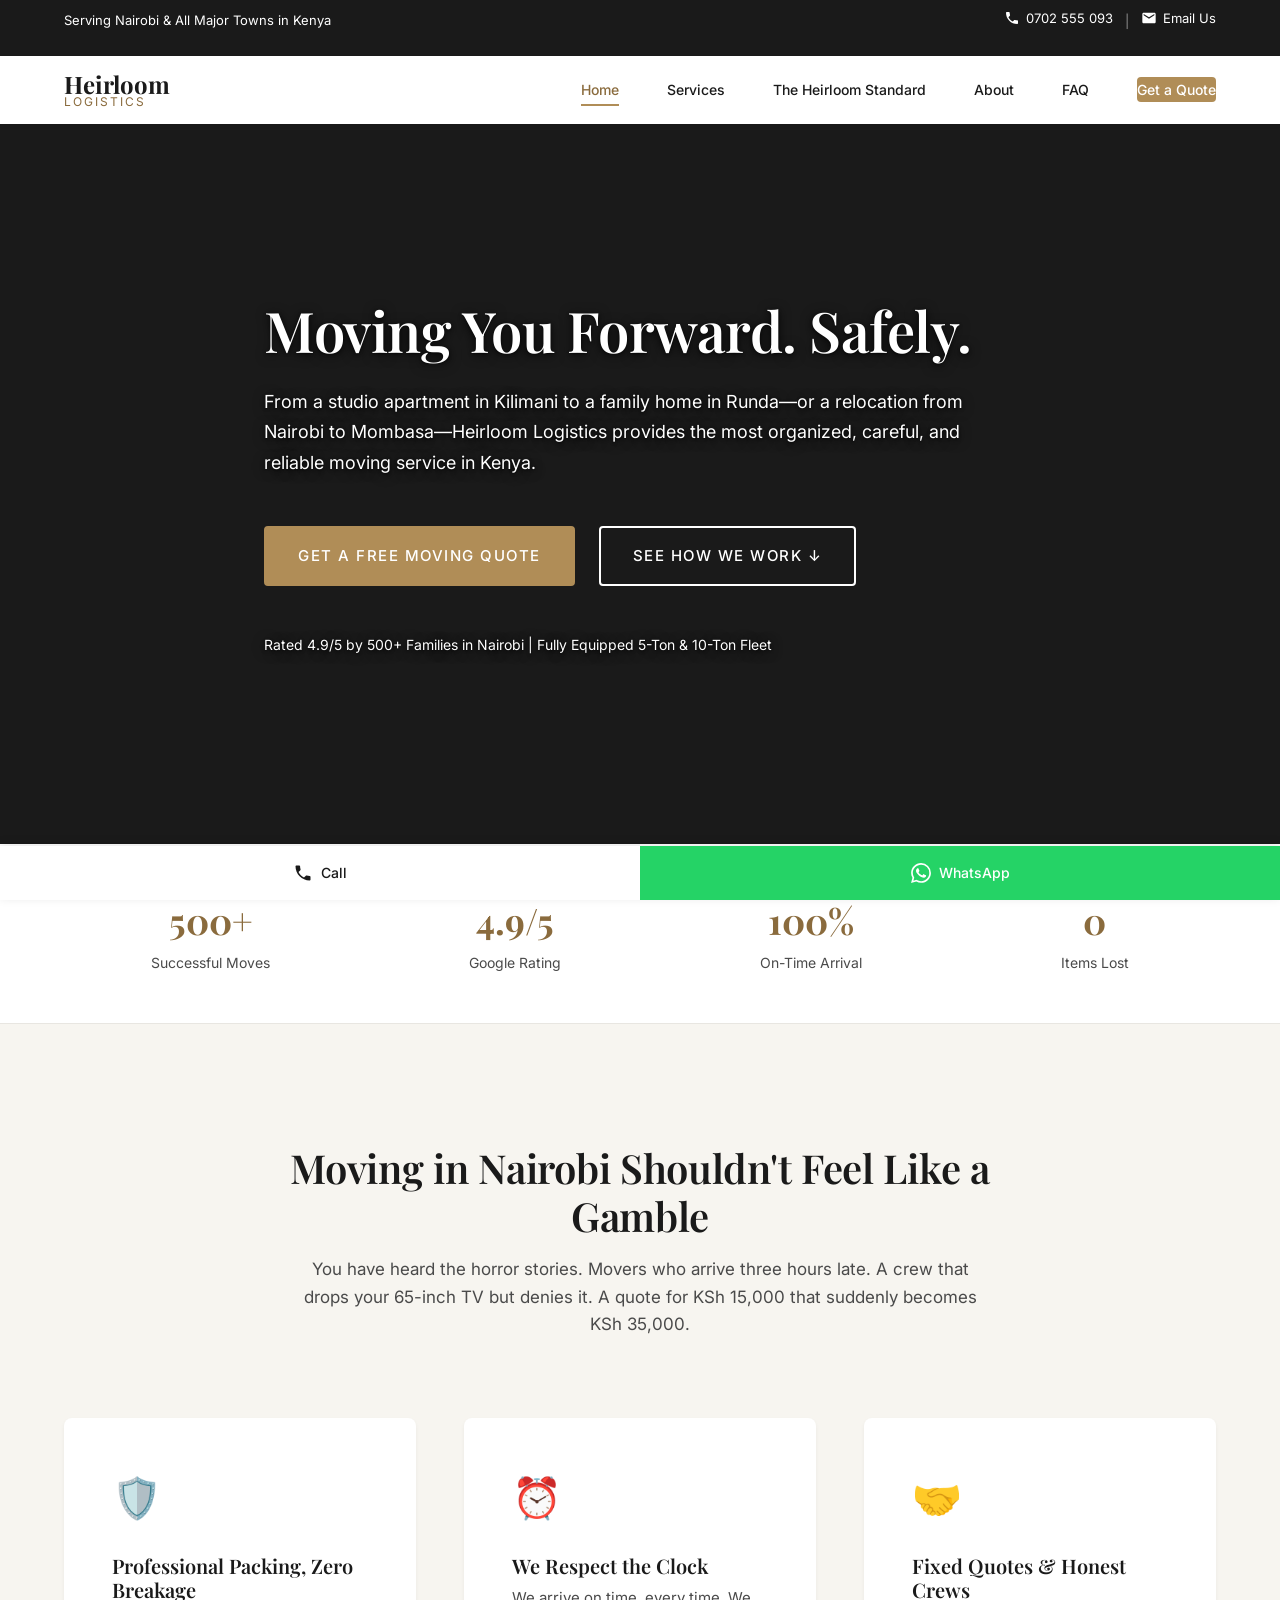
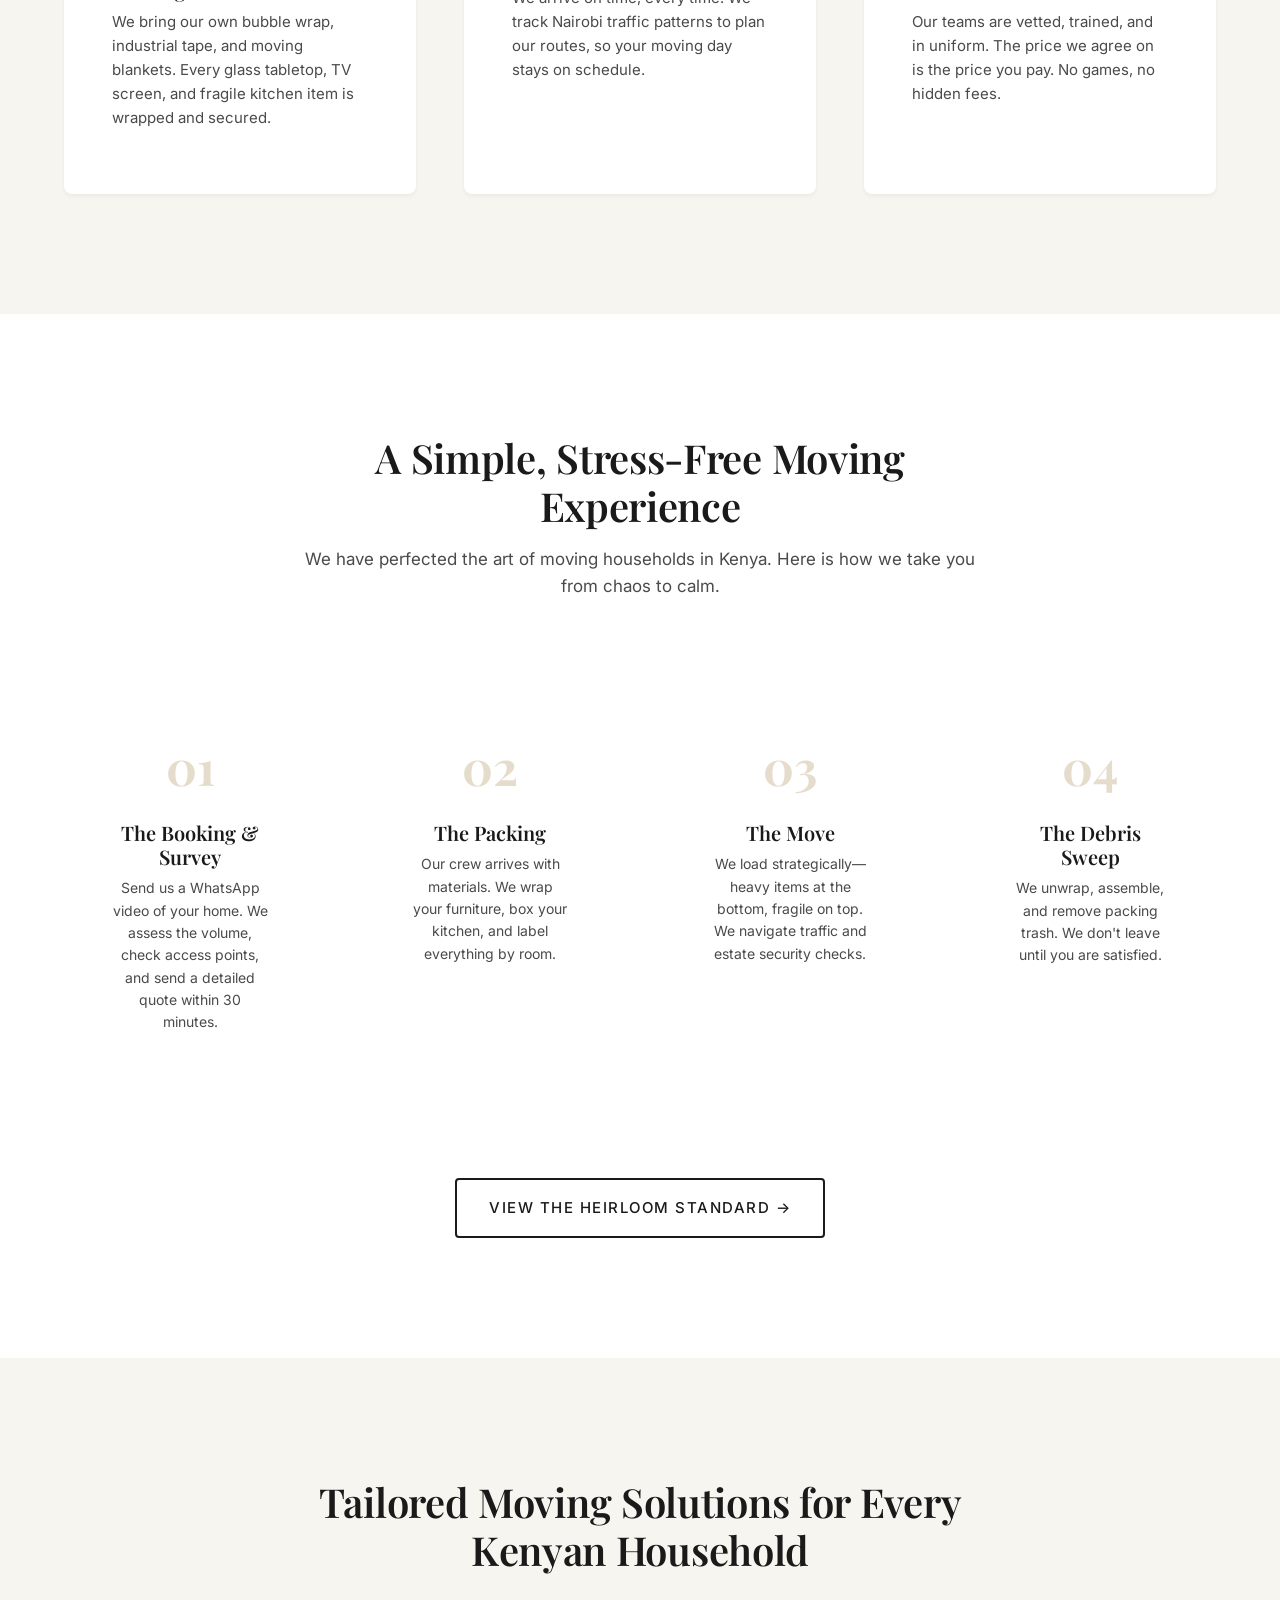
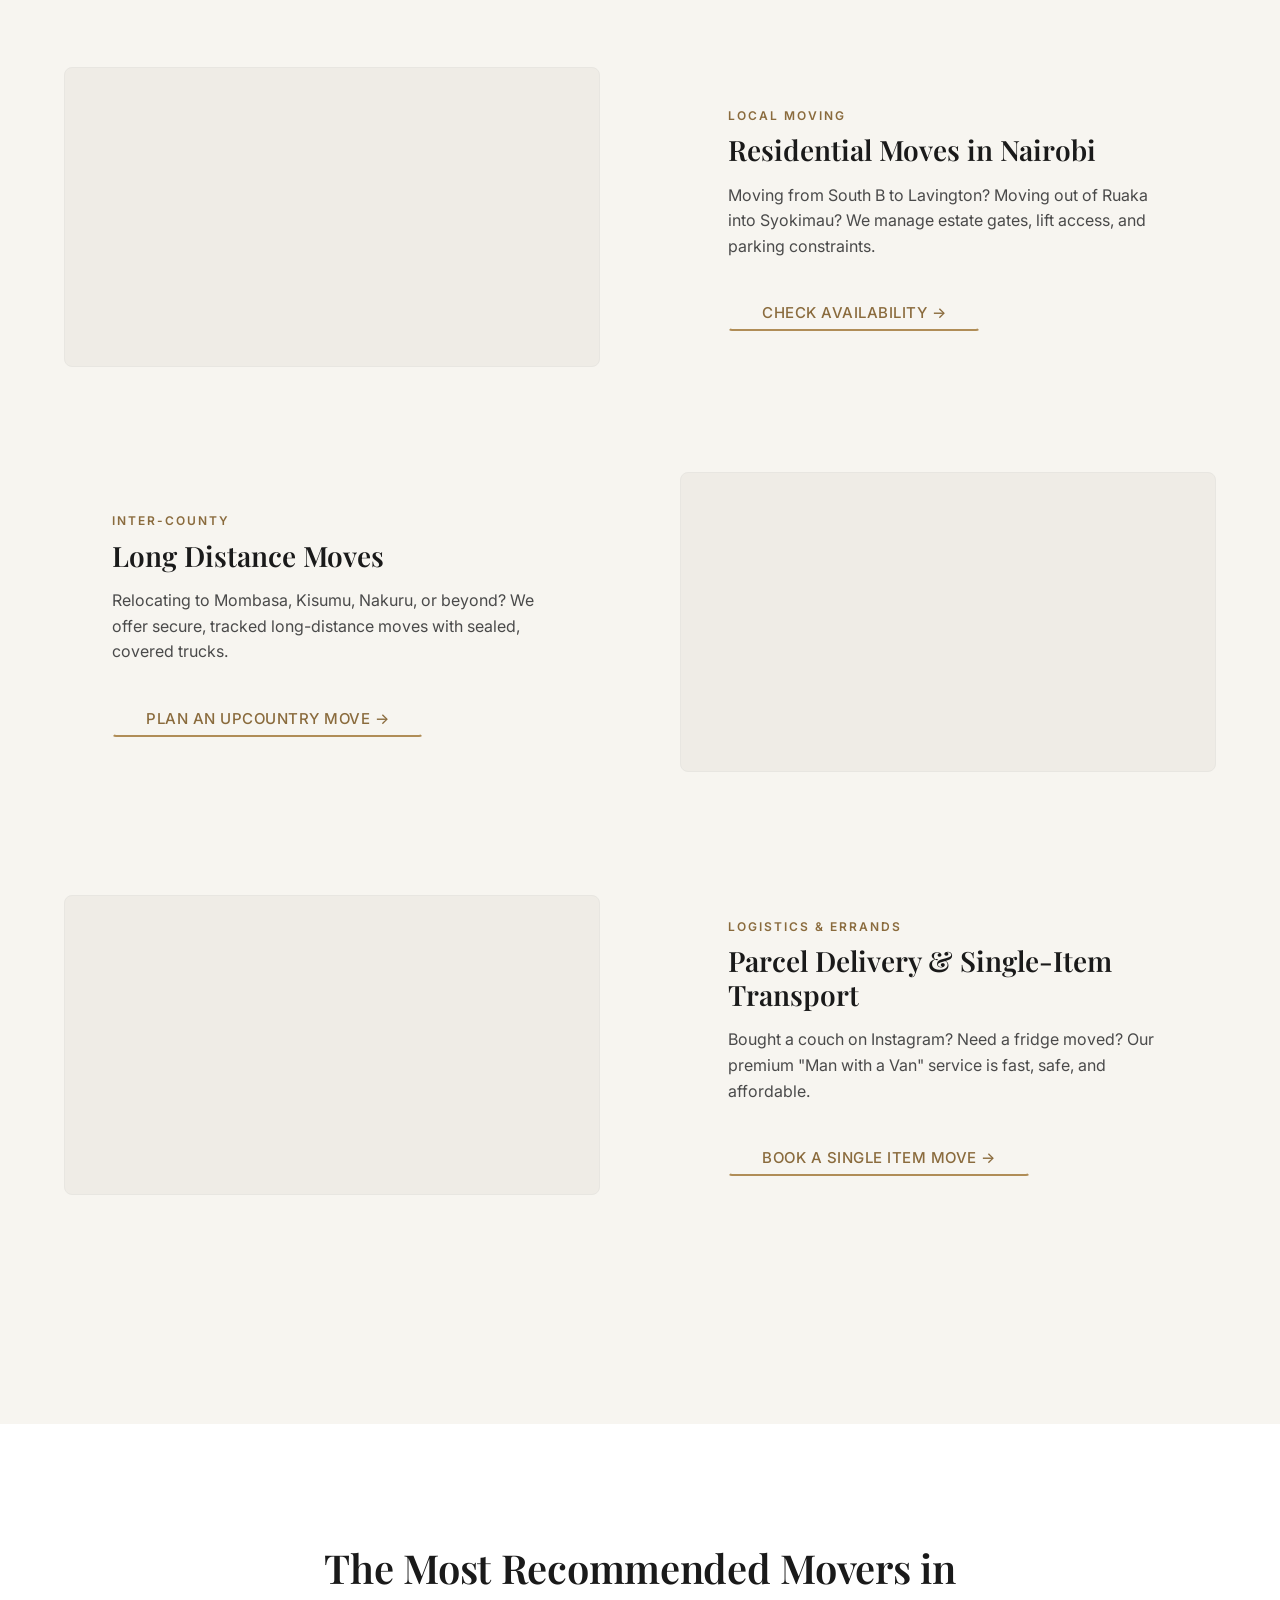
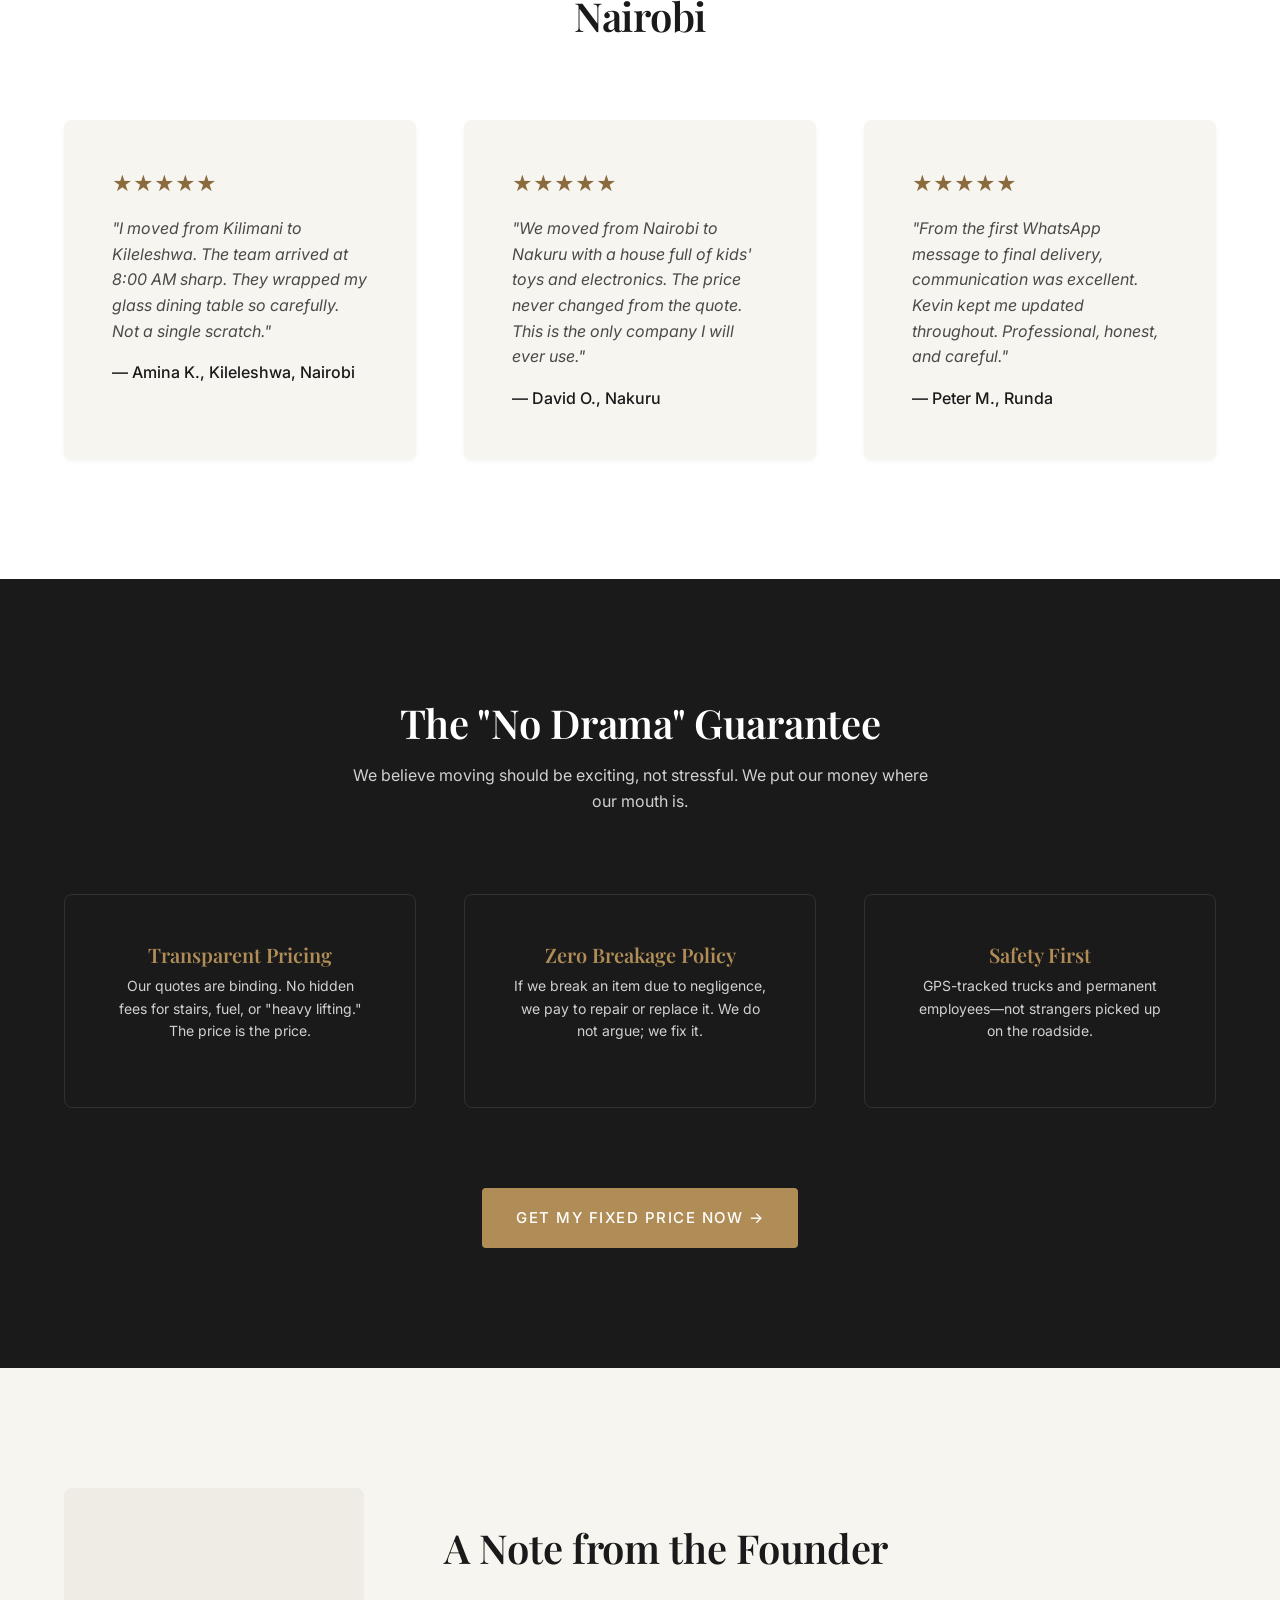
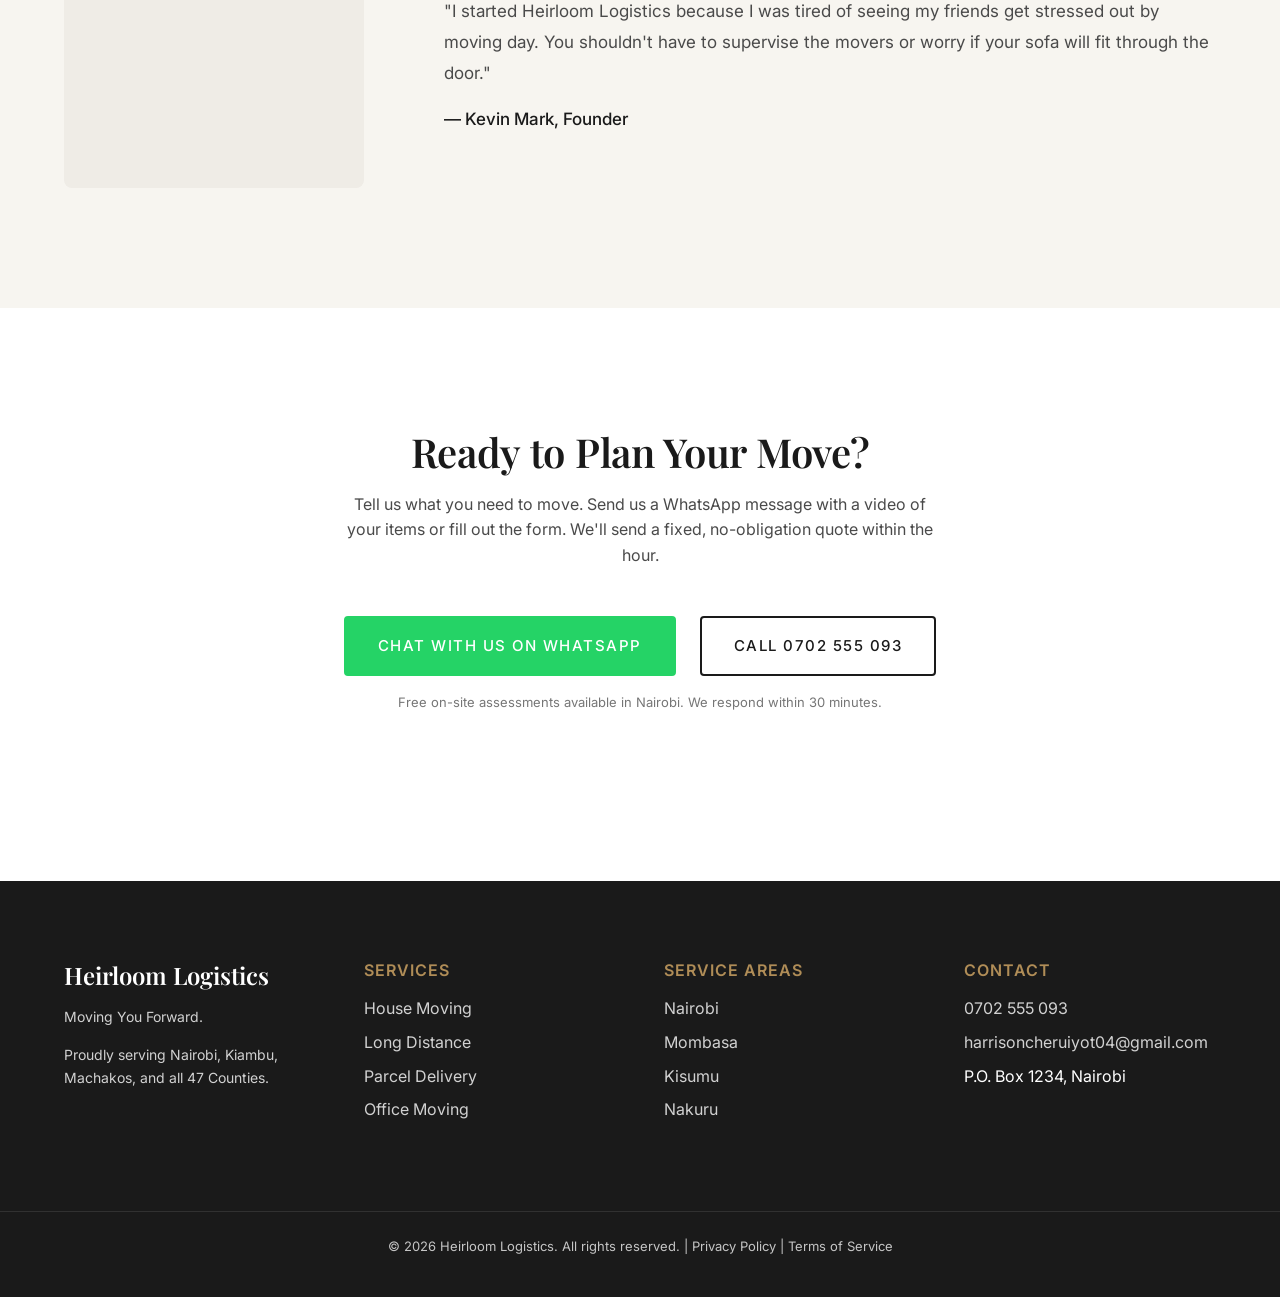
==== commit 0d7ce5b7: "Add files via upload" ====
--- a/index.html
+++ b/index.html
@@ -241,7 +241,7 @@
                     </div>
                     <div class="testimonial-card">
                         <div class="stars" aria-label="5 out of 5 stars">★★★★★</div>
-                        <blockquote>"From the first WhatsApp message to final delivery, communication was excellent. Harrison kept me updated throughout. Professional, honest, and careful."</blockquote>
+                        <blockquote>"From the first WhatsApp message to final delivery, communication was excellent. Kevin kept me updated throughout. Professional, honest, and careful."</blockquote>
                         <cite>— Peter M., Runda</cite>
                     </div>
                 </div>
@@ -276,7 +276,7 @@
                 <div class="founder-content">
                     <h2 id="founder-heading">A Note from the Founder</h2>
                     <p>"I started Heirloom Logistics because I was tired of seeing my friends get stressed out by moving day. You shouldn't have to supervise the movers or worry if your sofa will fit through the door."</p>
-                    <p class="founder-name">— Harrison Cheruiyot, Founder</p>
+                    <p class="founder-name">— Kevin Mark, Founder</p>
                 </div>
             </div>
         </section>
--- a/style.css
+++ b/style.css
@@ -1,6 +1,6 @@
 /* ============================================
    Heirloom Logistics - Production Stylesheet
-   Version 3.1 - Unsplash images + audit fixes
+   Version 3.2 - Hero text visibility fixes
    ============================================ */
 
 :root {
@@ -10,6 +10,7 @@
     --color-white: #FFFFFF;
     --color-gold: #B08D57;
     --color-gold-dark: #8A6B3D;
+    --color-gold-light: #D4B784;
     --color-slate: #4A4A4A;
     --color-light-gray: #E8E6E1;
     --color-soft-beige: #EFECE6;
@@ -49,22 +50,28 @@
     --shadow-md: 0 4px 12px rgba(0,0,0,0.08);
     --shadow-lg: 0 8px 24px rgba(0,0,0,0.1);
 
+    /* Overlay */
+    --hero-overlay: rgba(26, 26, 26, 0.78);
+    --hero-overlay-light: rgba(26, 26, 26, 0.7);
+    --hero-text-shadow: 0 2px 12px rgba(0, 0, 0, 0.75),
+                        0 1px 3px rgba(0, 0, 0, 0.6);
+
     /* Unsplash Image URLs (centralised) */
-    --img-hero-home: url('https://images.unsplash.com/photo-1600518464441-9154a4dea21b?auto=format&fit=crop&w=1920&q=80');
+    --img-hero-home:     url('https://images.unsplash.com/photo-1600518464441-9154a4dea21b?auto=format&fit=crop&w=1920&q=80');
     --img-hero-services: url('https://images.unsplash.com/photo-1553413077-190dd305871c?auto=format&fit=crop&w=1920&q=80');
-    --img-hero-about: url('https://images.unsplash.com/photo-1521737711867-e3b97375f902?auto=format&fit=crop&w=1920&q=80');
+    --img-hero-about:    url('https://images.unsplash.com/photo-1521737711867-e3b97375f902?auto=format&fit=crop&w=1920&q=80');
     --img-hero-standard: url('https://images.unsplash.com/photo-1454165804606-c3d57bc86b40?auto=format&fit=crop&w=1920&q=80');
-    --img-hero-faq: url('https://images.unsplash.com/photo-1554224155-6726b3ff858f?auto=format&fit=crop&w=1920&q=80');
-    --img-hero-contact: url('https://images.unsplash.com/photo-1423666639041-f56000c27a9a?auto=format&fit=crop&w=1920&q=80');
-    --img-hero-areas: url('https://images.unsplash.com/photo-1611348586804-61bf6c080437?auto=format&fit=crop&w=1920&q=80');
-    --img-founder: url('https://images.unsplash.com/photo-1507003211169-0a1dd7228f2d?auto=format&fit=crop&w=800&q=80');
-    --img-story: url('https://images.unsplash.com/photo-1560448204-e02f11c3d0e2?auto=format&fit=crop&w=1200&q=80');
-    --img-team-1: url('https://images.unsplash.com/photo-1507003211169-0a1dd7228f2d?auto=format&fit=crop&w=400&q=80');
-    --img-team-2: url('https://images.unsplash.com/photo-1500648767791-00dcc994a43e?auto=format&fit=crop&w=400&q=80');
-    --img-team-3: url('https://images.unsplash.com/photo-1531123897727-8f129e1688ce?auto=format&fit=crop&w=400&q=80');
+    --img-hero-faq:      url('https://images.unsplash.com/photo-1554224155-6726b3ff858f?auto=format&fit=crop&w=1920&q=80');
+    --img-hero-contact:  url('https://images.unsplash.com/photo-1423666639041-f56000c27a9a?auto=format&fit=crop&w=1920&q=80');
+    --img-hero-areas:    url('https://images.unsplash.com/photo-1611348586804-61bf6c080437?auto=format&fit=crop&w=1920&q=80');
+    --img-founder:       url('https://images.unsplash.com/photo-1507003211169-0a1dd7228f2d?auto=format&fit=crop&w=800&q=80');
+    --img-story:         url('https://images.unsplash.com/photo-1560448204-e02f11c3d0e2?auto=format&fit=crop&w=1200&q=80');
+    --img-team-1:        url('https://images.unsplash.com/photo-1507003211169-0a1dd7228f2d?auto=format&fit=crop&w=400&q=80');
+    --img-team-2:        url('https://images.unsplash.com/photo-1500648767791-00dcc994a43e?auto=format&fit=crop&w=400&q=80');
+    --img-team-3:        url('https://images.unsplash.com/photo-1531123897727-8f129e1688ce?auto=format&fit=crop&w=400&q=80');
     --img-service-local: url('https://images.unsplash.com/photo-1600585152220-90363fe7e115?auto=format&fit=crop&w=1200&q=80');
-    --img-service-long: url('https://images.unsplash.com/photo-1449824913935-59a10b8d2000?auto=format&fit=crop&w=1200&q=80');
-    --img-service-parcel: url('https://images.unsplash.com/photo-1600518464441-9154a4dea21b?auto=format&fit=crop&w=1200&q=80');
+    --img-service-long:  url('https://images.unsplash.com/photo-1449824913935-59a10b8d2000?auto=format&fit=crop&w=1200&q=80');
+    --img-service-parcel:url('https://images.unsplash.com/photo-1600518464441-9154a4dea21b?auto=format&fit=crop&w=1200&q=80');
 }
 
 /* ============================================
@@ -110,6 +117,7 @@
     transition: top var(--transition-medium);
 }
 .skip-link:focus { top: 0; color: var(--color-white); }
+
 .sr-only {
     position: absolute; width: 1px; height: 1px; padding: 0; margin: -1px;
     overflow: hidden; clip: rect(0,0,0,0); white-space: nowrap; border: 0;
@@ -265,44 +273,112 @@
 .hamburger.active span:nth-child(3) { transform: rotate(-45deg) translate(5px, -5px); }
 
 /* ============================================
-   Hero Sections
-   ============================================ */
+   Hero Sections — Dark Overlays
+   ------------------------------------------------------------
+   IMPORTANT: These heroes sit on a dark overlay. All text
+   inside them MUST be explicitly set to white (or a light
+   gold for labels), because the global h1–h6 rule sets
+   color: charcoal and would otherwise override inheritance.
+   ============================================ */
+
+/* --- Homepage hero --- */
 .hero {
-    background-image: linear-gradient(rgba(26,26,26,0.7), rgba(26,26,26,0.7)), var(--img-hero-home);
-    background-size: cover; background-position: center;
-    min-height: 80vh; display: flex; align-items: center;
-    position: relative; color: var(--color-white);
+    background-color: var(--color-charcoal); /* fallback if image fails */
+    background-image:
+        linear-gradient(var(--hero-overlay-light), var(--hero-overlay-light)),
+        var(--img-hero-home);
+    background-size: cover;
+    background-position: center;
+    background-repeat: no-repeat;
+    min-height: 80vh;
+    display: flex;
+    align-items: center;
+    position: relative;
+    color: var(--color-white);
 }
 .hero-content { position: relative; z-index: 1; max-width: 800px; }
-.hero h1 { color: var(--color-white); margin-bottom: var(--spacing-md); }
+.hero h1 {
+    color: var(--color-white);
+    margin-bottom: var(--spacing-md);
+}
 .hero-subheadline {
     font-size: 18px; line-height: 1.7;
-    margin-bottom: var(--spacing-lg); color: rgba(255,255,255,0.9);
+    margin-bottom: var(--spacing-lg);
+    color: rgba(255, 255, 255, 0.92);
 }
 .hero-cta { display: flex; gap: var(--spacing-md); flex-wrap: wrap; margin-bottom: var(--spacing-lg); }
-.hero-trust { font-size: 14px; color: rgba(255,255,255,0.85); }
-
-.services-hero, .about-hero, .standard-hero, .faq-hero, .contact-hero, .areas-hero {
-    background-size: cover; background-position: center;
-    color: var(--color-white); padding: var(--spacing-xl) 0; text-align: center;
-}
-.services-hero { background-image: linear-gradient(rgba(26,26,26,0.75), rgba(26,26,26,0.75)), var(--img-hero-services); }
-.about-hero { background-image: linear-gradient(rgba(26,26,26,0.75), rgba(26,26,26,0.75)), var(--img-hero-about); }
-.standard-hero { background-image: linear-gradient(rgba(26,26,26,0.75), rgba(26,26,26,0.75)), var(--img-hero-standard); }
-.faq-hero { background-image: linear-gradient(rgba(26,26,26,0.75), rgba(26,26,26,0.75)), var(--img-hero-faq); }
-.contact-hero { background-image: linear-gradient(rgba(26,26,26,0.75), rgba(26,26,26,0.75)), var(--img-hero-contact); }
-.areas-hero { background-image: linear-gradient(rgba(26,26,26,0.75), rgba(26,26,26,0.75)), var(--img-hero-areas); }
-
+.hero-trust { font-size: 14px; color: rgba(255, 255, 255, 0.88); }
+
+/* --- Sub-page heroes --- */
+.services-hero,
+.about-hero,
+.standard-hero,
+.faq-hero,
+.contact-hero,
+.areas-hero {
+    background-color: var(--color-charcoal); /* fallback */
+    background-size: cover;
+    background-position: center;
+    background-repeat: no-repeat;
+    color: var(--color-white);
+    padding: var(--spacing-xl) 0;
+    text-align: center;
+}
+
+.services-hero { background-image: linear-gradient(var(--hero-overlay), var(--hero-overlay)), var(--img-hero-services); }
+.about-hero    { background-image: linear-gradient(var(--hero-overlay), var(--hero-overlay)), var(--img-hero-about); }
+.standard-hero { background-image: linear-gradient(var(--hero-overlay), var(--hero-overlay)), var(--img-hero-standard); }
+.faq-hero      { background-image: linear-gradient(var(--hero-overlay), var(--hero-overlay)), var(--img-hero-faq); }
+.contact-hero  { background-image: linear-gradient(var(--hero-overlay), var(--hero-overlay)), var(--img-hero-contact); }
+.areas-hero    { background-image: linear-gradient(var(--hero-overlay), var(--hero-overlay)), var(--img-hero-areas); }
+
+/* --- Force white text inside every dark hero --- */
+.hero h1,
+.services-hero h1,
+.about-hero h1,
+.standard-hero h1,
+.faq-hero h1,
+.contact-hero h1,
+.areas-hero h1 {
+    color: var(--color-white);
+}
+
+.hero p,
+.services-hero p,
+.about-hero p,
+.standard-hero p,
+.faq-hero p,
+.contact-hero p,
+.areas-hero p {
+    color: var(--color-white);
+}
+
+/* --- Text shadow for legibility over any photo --- */
+.hero h1,
+.hero-subheadline,
+.hero-trust,
 .services-hero h1, .services-hero p,
-.about-hero h1, .about-hero p,
+.about-hero h1,    .about-hero p,
 .standard-hero h1, .standard-hero p,
-.faq-hero h1, .faq-hero p,
-.contact-hero h1, .contact-hero p,
-.areas-hero h1, .areas-hero p,
-.hero h1, .hero-subheadline, .hero-trust {
-    text-shadow: 0 2px 8px rgba(0,0,0,0.6);
+.faq-hero h1,      .faq-hero p,
+.contact-hero h1,  .contact-hero p,
+.areas-hero h1,    .areas-hero p {
+    text-shadow: var(--hero-text-shadow);
 }
 .hero-cta .btn { text-shadow: none; }
+
+/* --- Section labels inside dark heroes need lighter gold --- */
+.hero .section-label,
+.services-hero .section-label,
+.about-hero .section-label,
+.standard-hero .section-label,
+.faq-hero .section-label,
+.contact-hero .section-label,
+.areas-hero .section-label,
+.guide-hero .section-label {
+    color: var(--color-gold-light);
+    text-shadow: 0 1px 4px rgba(0, 0, 0, 0.6);
+}
 
 /* ============================================
    Trust Bar
@@ -422,7 +498,9 @@
     padding: var(--spacing-xxl) 0; background-color: var(--color-charcoal);
     color: var(--color-white); text-align: center;
 }
-.guarantee-section h2, .standard-guarantee h2 { color: var(--color-white); margin-bottom: var(--spacing-sm); }
+.guarantee-section h2, .standard-guarantee h2 {
+    color: var(--color-white); margin-bottom: var(--spacing-sm);
+}
 .guarantee-sub { color: rgba(255,255,255,0.8); max-width: 600px; margin: 0 auto var(--spacing-xl); }
 .guarantee-grid, .guarantee-items {
     display: grid; grid-template-columns: repeat(auto-fit, minmax(250px, 1fr));
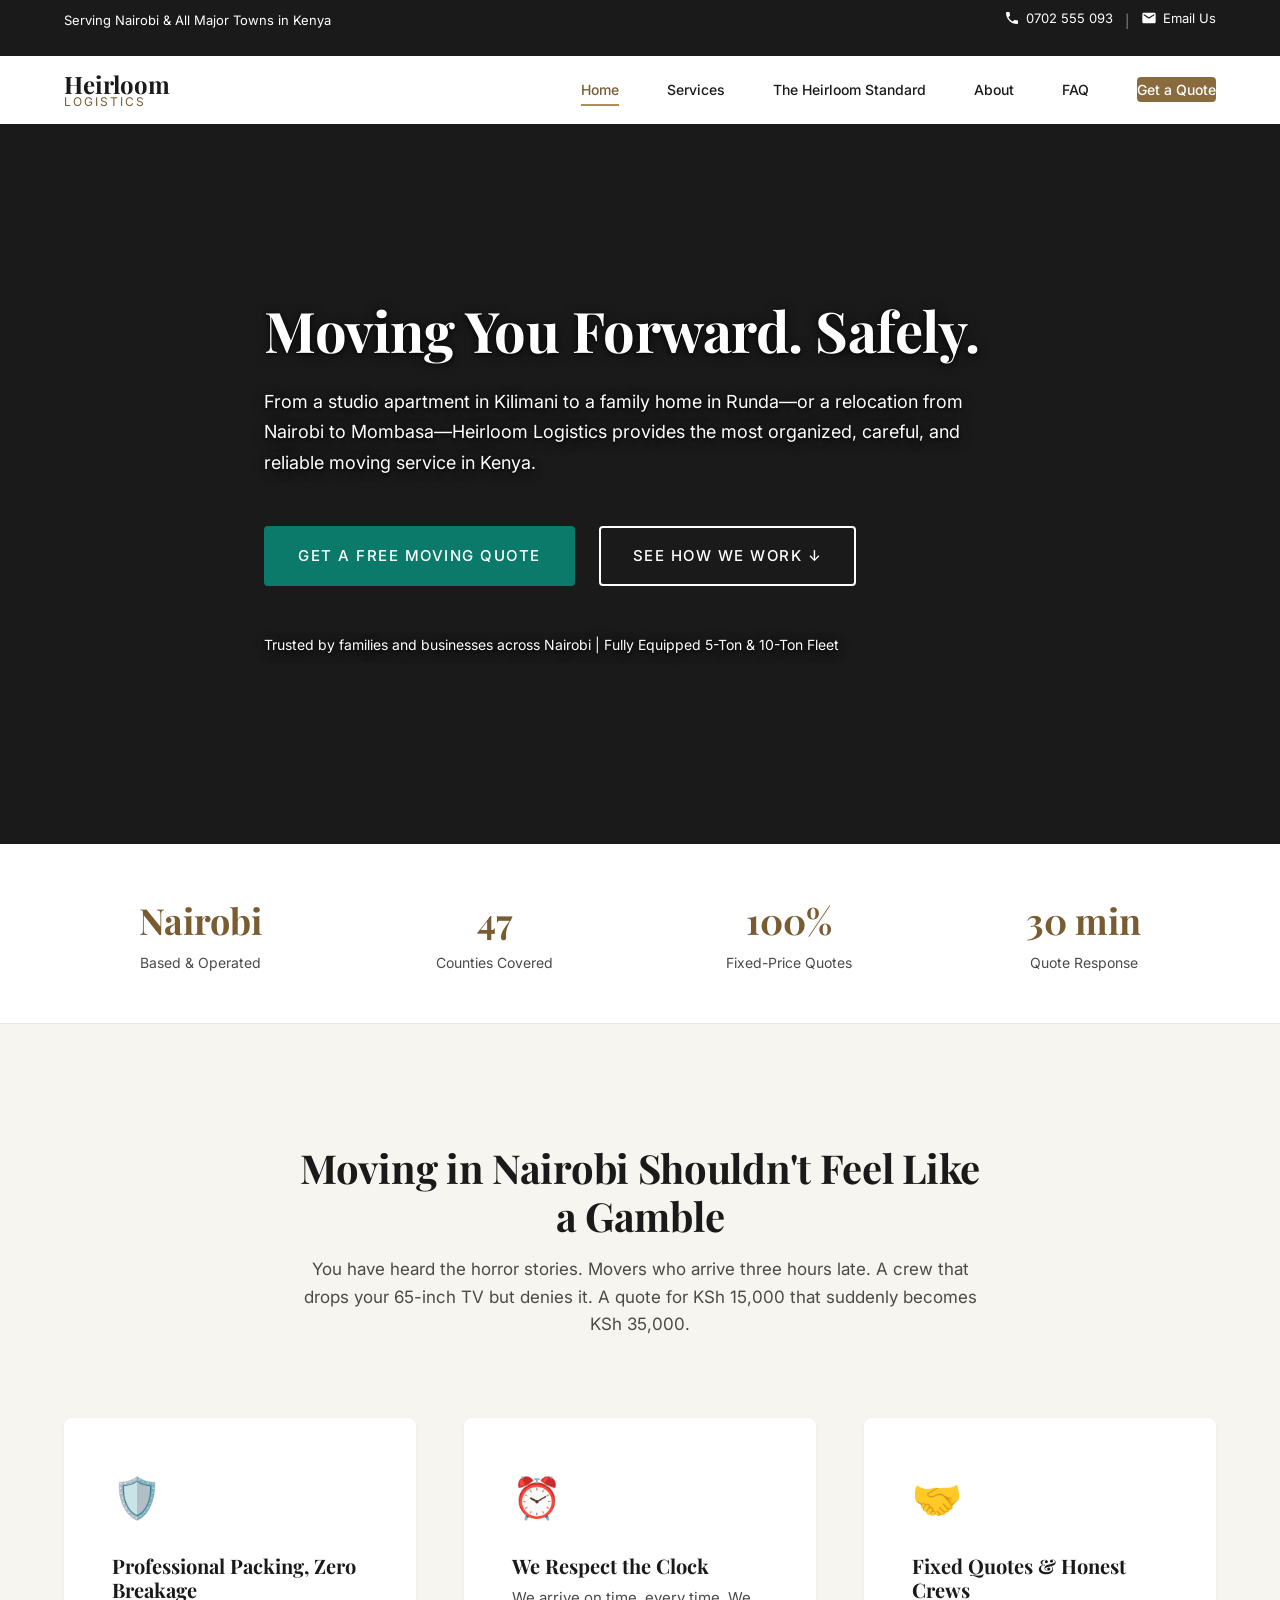
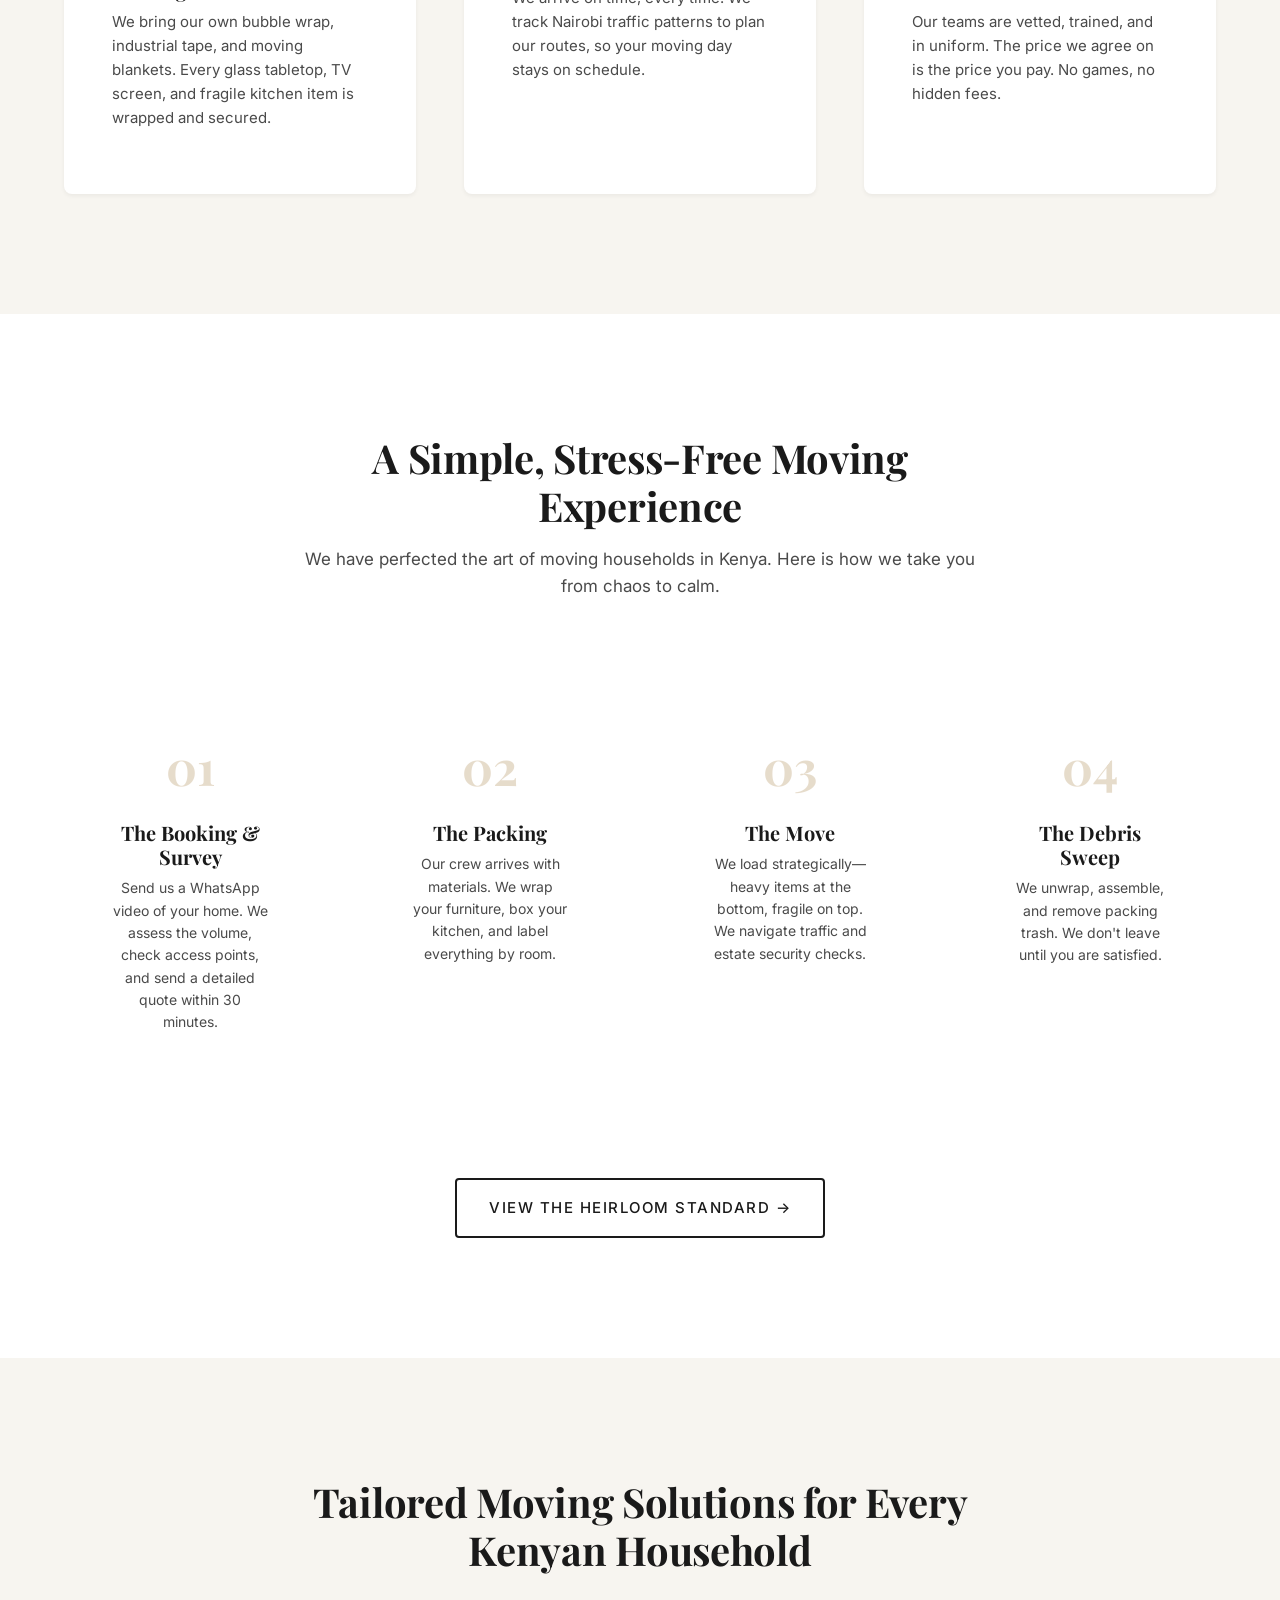
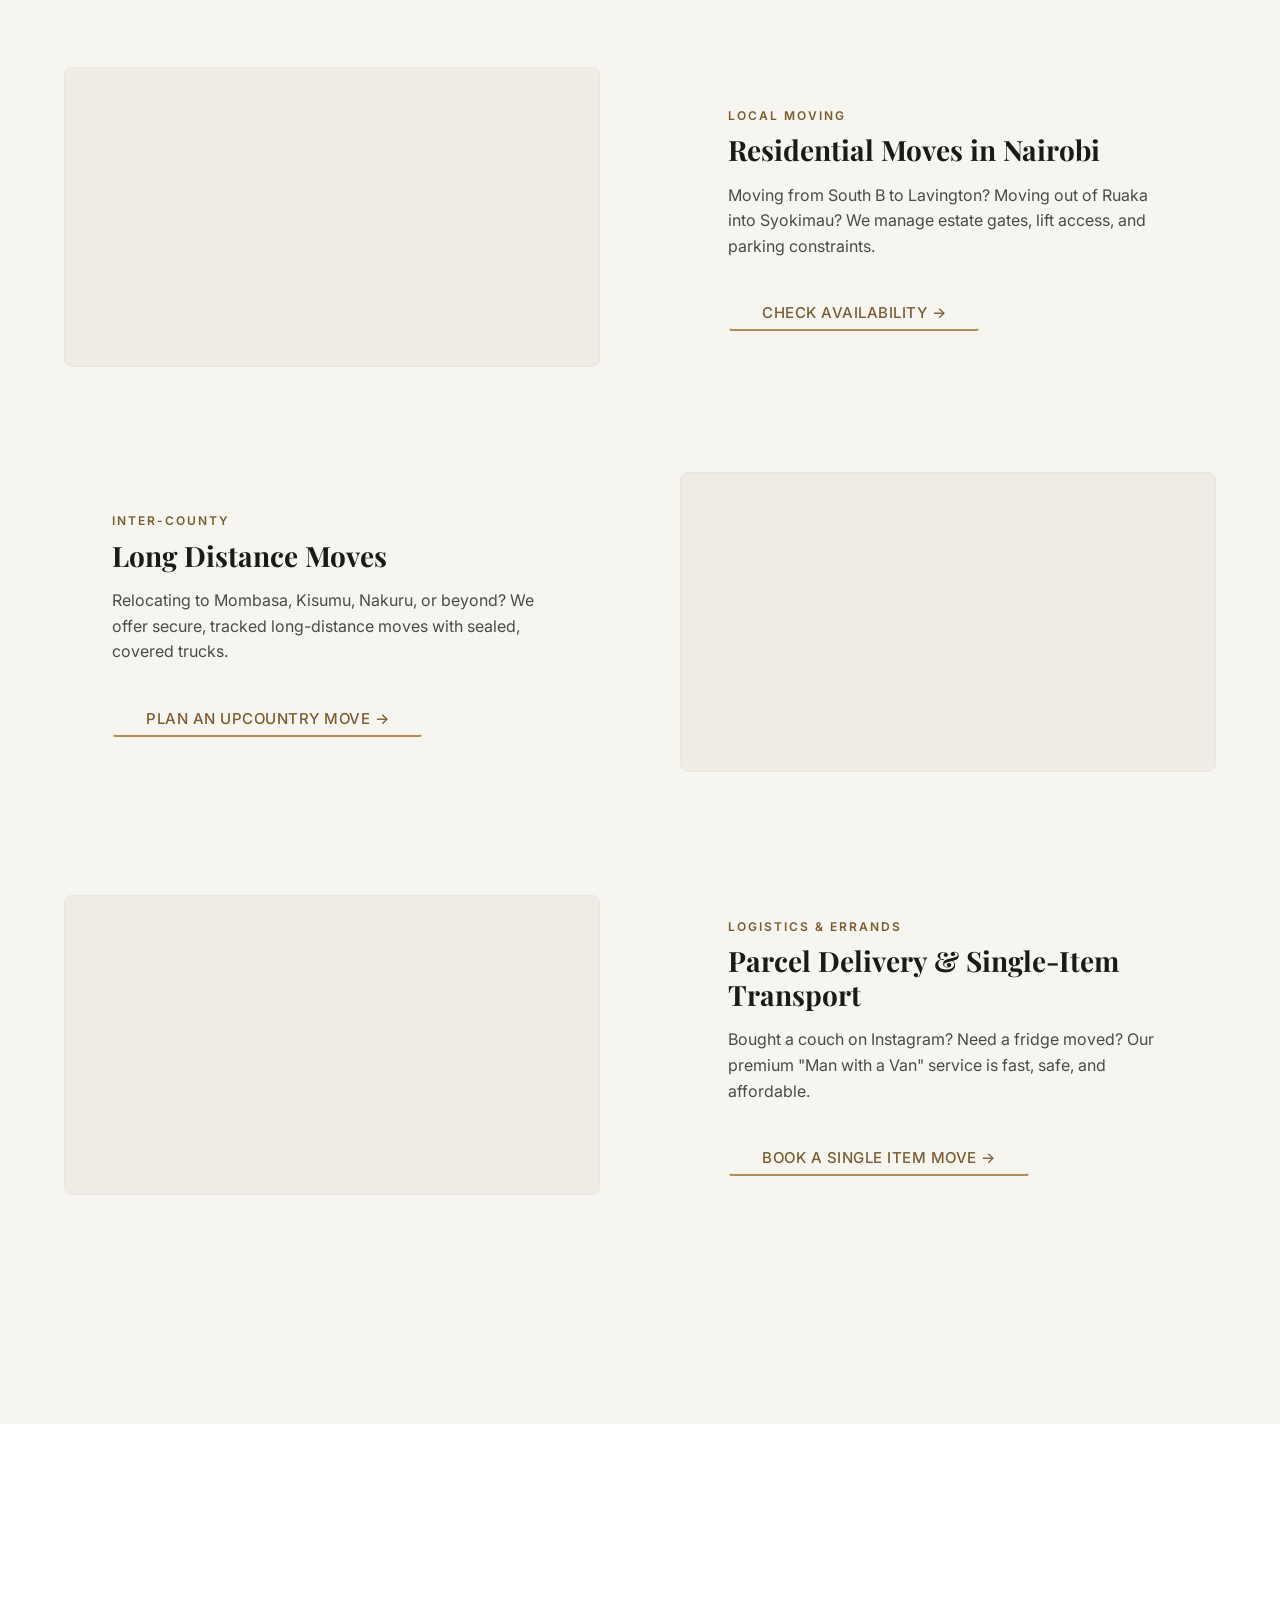
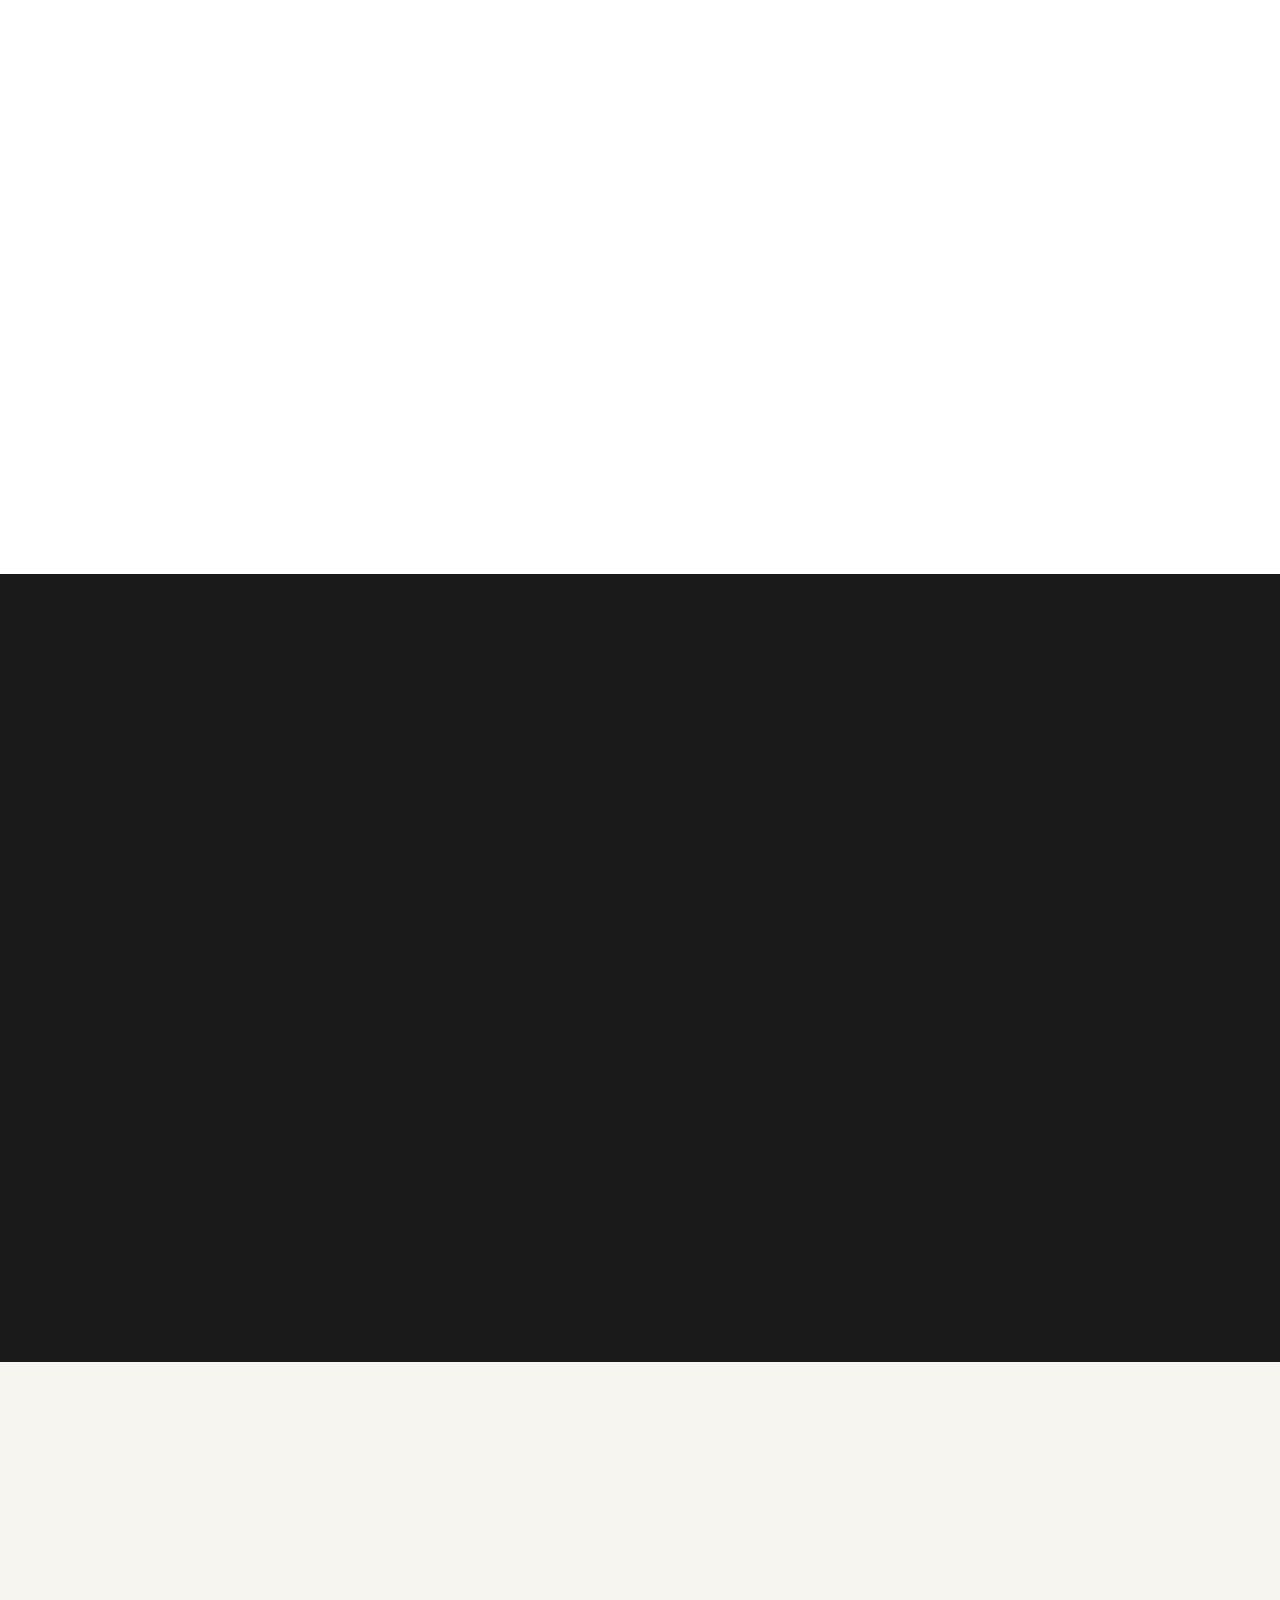
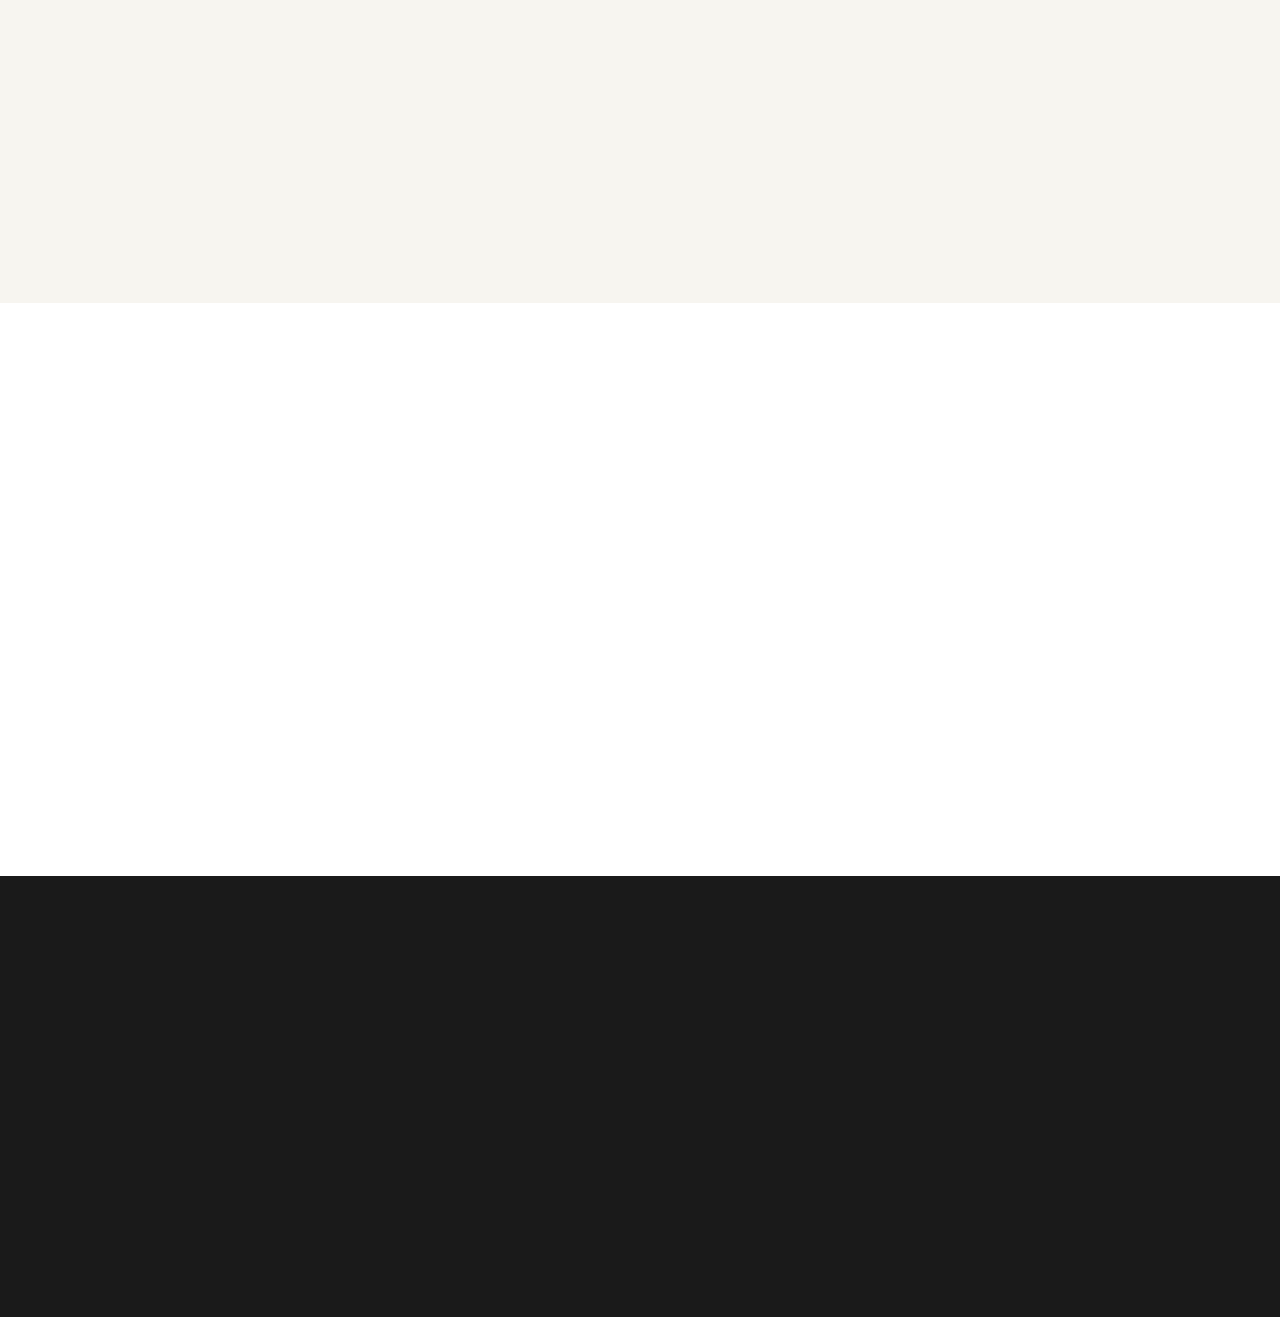
==== commit d9752087: "Add files via upload" ====
--- a/index.html
+++ b/index.html
@@ -21,6 +21,7 @@
     <meta property="og:image" content="https://images.unsplash.com/photo-1600518464441-9154a4dea21b?auto=format&fit=crop&w=1200&h=630&q=80">
     <meta property="og:image:width" content="1200">
     <meta property="og:image:height" content="630">
+    <meta property="og:image:alt" content="Heirloom Logistics moving truck loading furniture in Nairobi">
 
     <meta name="twitter:card" content="summary_large_image">
     <meta name="twitter:title" content="Heirloom Logistics | Moving Company in Nairobi">
@@ -35,7 +36,7 @@
       "description": "Professional moving company in Nairobi, Kenya offering residential and office relocation services.",
       "url": "https://heirloomlogistics.co.ke",
       "telephone": "+254702555093",
-      "email": "harrisoncheruiyot04@gmail.com",
+      "email": "hello@heirloomlogistics.co.ke",
       "address": {
         "@type": "PostalAddress",
         "addressLocality": "Nairobi",
@@ -44,22 +45,26 @@
       "openingHours": "Mo-Sa 07:00-19:00",
       "areaServed": ["Nairobi", "Mombasa", "Kisumu", "Nakuru", "Eldoret"],
       "priceRange": "KSh 3,000 - KSh 80,000",
-      "aggregateRating": {
-        "@type": "AggregateRating",
-        "ratingValue": "4.9",
-        "reviewCount": "500"
-      }
+      "geo": {
+        "@type": "GeoCoordinates",
+        "latitude": "-1.2921",
+        "longitude": "36.8219"
+      },
+      "hasMap": "https://maps.google.com/?q=Heirloom+Logistics+Nairobi"
     }
     </script>
 
     <link rel="preconnect" href="https://fonts.googleapis.com">
     <link rel="preconnect" href="https://fonts.gstatic.com" crossorigin>
     <link rel="preconnect" href="https://images.unsplash.com" crossorigin>
-    <link rel="dns-prefetch" href="https://images.unsplash.com">
     <link rel="preload" as="image"
-          href="https://images.unsplash.com/photo-1600518464441-9154a4dea21b?auto=format&fit=crop&w=1920&q=80"
+          href="https://images.unsplash.com/photo-1600518464441-9154a4dea21b?auto=format&fit=crop&w=1280&q=75"
+          imagesrcset="https://images.unsplash.com/photo-1600518464441-9154a4dea21b?auto=format&fit=crop&w=768&q=70 768w,
+                       https://images.unsplash.com/photo-1600518464441-9154a4dea21b?auto=format&fit=crop&w=1280&q=75 1280w,
+                       https://images.unsplash.com/photo-1600518464441-9154a4dea21b?auto=format&fit=crop&w=1920&q=80 1920w"
+          imagesizes="100vw"
           fetchpriority="high">
-    <link href="https://fonts.googleapis.com/css2?family=Playfair+Display:wght@600;700&family=Inter:wght@400;500;600&display=swap" rel="stylesheet">
+    <link href="https://fonts.googleapis.com/css2?family=Playfair+Display:wght@700&family=Inter:wght@400;500;600&display=swap" rel="stylesheet">
     <link rel="stylesheet" href="style.css">
 </head>
 <body>
@@ -74,7 +79,7 @@
                     0702 555 093
                 </a>
                 <span class="divider">|</span>
-                <a href="mailto:harrisoncheruiyot04@gmail.com" aria-label="Email us">
+                <a href="mailto:hello@heirloomlogistics.co.ke" aria-label="Email us">
                     <svg width="16" height="16" viewBox="0 0 24 24" fill="currentColor" aria-hidden="true"><path d="M20 4H4c-1.1 0-1.99.9-1.99 2L2 18c0 1.1.9 2 2 2h16c1.1 0 2-.9 2-2V6c0-1.1-.9-2-2-2zm0 4l-8 5-8-5V6l8 5 8-5v2z"/></svg>
                     Email Us
                 </a>
@@ -106,25 +111,33 @@
 
     <main id="main-content" tabindex="-1">
         <section class="hero" aria-label="Hero section">
+            <img class="hero-media"
+                 src="https://images.unsplash.com/photo-1600518464441-9154a4dea21b?auto=format&fit=crop&w=1280&q=75"
+                 srcset="https://images.unsplash.com/photo-1600518464441-9154a4dea21b?auto=format&fit=crop&w=768&q=70 768w,
+                         https://images.unsplash.com/photo-1600518464441-9154a4dea21b?auto=format&fit=crop&w=1280&q=75 1280w,
+                         https://images.unsplash.com/photo-1600518464441-9154a4dea21b?auto=format&fit=crop&w=1920&q=80 1920w"
+                 sizes="100vw"
+                 width="1920" height="1080"
+                 fetchpriority="high" decoding="async" alt="">
             <div class="container hero-content">
                 <h1>Moving You Forward. Safely.</h1>
                 <p class="hero-subheadline">From a studio apartment in Kilimani to a family home in Runda—or a relocation from Nairobi to Mombasa—Heirloom Logistics provides the most organized, careful, and reliable moving service in Kenya.</p>
                 <div class="hero-cta">
-                    <a href="https://wa.me/254702555093?text=Hello%20Heirloom%20Logistics%2C%20I%20need%20a%20moving%20quote." class="btn btn-primary" target="_blank" rel="noopener noreferrer">Get a Free Moving Quote</a>
+                    <a href="https://wa.me/254702555093?text=Hello%20Heirloom%20Logistics%2C%20I%20need%20a%20moving%20quote." class="btn btn-whatsapp" target="_blank" rel="noopener noreferrer">Get a Free Moving Quote</a>
                     <a href="#how-we-work" class="btn btn-outline-light">See How We Work ↓</a>
                 </div>
                 <div class="hero-trust">
-                    <p>Rated 4.9/5 by 500+ Families in Nairobi | Fully Equipped 5-Ton &amp; 10-Ton Fleet</p>
+                    <p>Trusted by families and businesses across Nairobi | Fully Equipped 5-Ton &amp; 10-Ton Fleet</p>
                 </div>
             </div>
         </section>
 
         <section class="trust-bar" aria-label="Trust Indicators">
             <div class="container">
-                <div class="trust-item"><span class="trust-number">500+</span><span class="trust-label">Successful Moves</span></div>
-                <div class="trust-item"><span class="trust-number">4.9/5</span><span class="trust-label">Google Rating</span></div>
-                <div class="trust-item"><span class="trust-number">100%</span><span class="trust-label">On-Time Arrival</span></div>
-                <div class="trust-item"><span class="trust-number">0</span><span class="trust-label">Items Lost</span></div>
+                <div class="trust-item"><span class="trust-number">Nairobi</span><span class="trust-label">Based &amp; Operated</span></div>
+                <div class="trust-item"><span class="trust-number">47</span><span class="trust-label">Counties Covered</span></div>
+                <div class="trust-item"><span class="trust-number">100%</span><span class="trust-label">Fixed-Price Quotes</span></div>
+                <div class="trust-item"><span class="trust-number">30 min</span><span class="trust-label">Quote Response</span></div>
             </div>
         </section>
 
@@ -194,7 +207,16 @@
                     <h2 id="services-heading">Tailored Moving Solutions for Every Kenyan Household</h2>
                 </div>
                 <div class="service-block">
-                    <div class="service-image service-image--local" aria-hidden="true"></div>
+                    <div class="service-image">
+                        <img src="https://images.unsplash.com/photo-1600585152220-90363fe7e115?auto=format&fit=crop&w=800&q=75"
+                             srcset="https://images.unsplash.com/photo-1600585152220-90363fe7e115?auto=format&fit=crop&w=600&q=70 600w,
+                                     https://images.unsplash.com/photo-1600585152220-90363fe7e115?auto=format&fit=crop&w=800&q=75 800w,
+                                     https://images.unsplash.com/photo-1600585152220-90363fe7e115?auto=format&fit=crop&w=1200&q=80 1200w"
+                             sizes="(min-width: 1024px) 50vw, 100vw"
+                             width="800" height="600"
+                             loading="lazy" decoding="async"
+                             alt="Movers wrapping a sofa in protective blankets before a house move in Nairobi">
+                    </div>
                     <div class="service-content">
                         <span class="service-tag">Local Moving</span>
                         <h3>Residential Moves in Nairobi</h3>
@@ -203,7 +225,16 @@
                     </div>
                 </div>
                 <div class="service-block reverse">
-                    <div class="service-image service-image--long" aria-hidden="true"></div>
+                    <div class="service-image">
+                        <img src="https://images.unsplash.com/photo-1449824913935-59a10b8d2000?auto=format&fit=crop&w=800&q=75"
+                             srcset="https://images.unsplash.com/photo-1449824913935-59a10b8d2000?auto=format&fit=crop&w=600&q=70 600w,
+                                     https://images.unsplash.com/photo-1449824913935-59a10b8d2000?auto=format&fit=crop&w=800&q=75 800w,
+                                     https://images.unsplash.com/photo-1449824913935-59a10b8d2000?auto=format&fit=crop&w=1200&q=80 1200w"
+                             sizes="(min-width: 1024px) 50vw, 100vw"
+                             width="800" height="600"
+                             loading="lazy" decoding="async"
+                             alt="Loaded moving truck travelling from Nairobi to Mombasa on the highway">
+                    </div>
                     <div class="service-content">
                         <span class="service-tag">Inter-County</span>
                         <h3>Long Distance Moves</h3>
@@ -212,7 +243,16 @@
                     </div>
                 </div>
                 <div class="service-block">
-                    <div class="service-image service-image--parcel" aria-hidden="true"></div>
+                    <div class="service-image">
+                        <img src="https://images.unsplash.com/photo-1600518464441-9154a4dea21b?auto=format&fit=crop&w=800&q=75"
+                             srcset="https://images.unsplash.com/photo-1600518464441-9154a4dea21b?auto=format&fit=crop&w=600&q=70 600w,
+                                     https://images.unsplash.com/photo-1600518464441-9154a4dea21b?auto=format&fit=crop&w=800&q=75 800w,
+                                     https://images.unsplash.com/photo-1600518464441-9154a4dea21b?auto=format&fit=crop&w=1200&q=80 1200w"
+                             sizes="(min-width: 1024px) 50vw, 100vw"
+                             width="800" height="600"
+                             loading="lazy" decoding="async"
+                             alt="Delivery of a single large item to a home in Nairobi">
+                    </div>
                     <div class="service-content">
                         <span class="service-tag">Logistics &amp; Errands</span>
                         <h3>Parcel Delivery &amp; Single-Item Transport</h3>
@@ -226,7 +266,8 @@
         <section class="testimonials" id="testimonials" aria-labelledby="testimonials-heading">
             <div class="container">
                 <div class="section-header">
-                    <h2 id="testimonials-heading">The Most Recommended Movers in Nairobi</h2>
+                    <h2 id="testimonials-heading">What Our Clients Say</h2>
+                    <p>Real feedback from recent moves across Nairobi and beyond.</p>
                 </div>
                 <div class="testimonial-grid">
                     <div class="testimonial-card">
@@ -272,7 +313,12 @@
 
         <section class="founder-section" id="about" aria-labelledby="founder-heading">
             <div class="container founder-container">
-                <div class="founder-image" aria-hidden="true"></div>
+                <div class="founder-image">
+                    <img src="https://images.unsplash.com/photo-1507003211169-0a1dd7228f2d?auto=format&fit=crop&w=600&q=75"
+                         width="600" height="600"
+                         loading="lazy" decoding="async"
+                         alt="Kevin Mark, founder of Heirloom Logistics">
+                </div>
                 <div class="founder-content">
                     <h2 id="founder-heading">A Note from the Founder</h2>
                     <p>"I started Heirloom Logistics because I was tired of seeing my friends get stressed out by moving day. You shouldn't have to supervise the movers or worry if your sofa will fit through the door."</p>
@@ -320,10 +366,19 @@
                 </ul>
             </div>
             <div class="footer-col">
+                <h4>Quick Links</h4>
+                <ul>
+                    <li><a href="heirloom-standard.html">The Heirloom Standard</a></li>
+                    <li><a href="about.html">About Us</a></li>
+                    <li><a href="faq.html">FAQ</a></li>
+                    <li><a href="contact.html">Get a Quote</a></li>
+                </ul>
+            </div>
+            <div class="footer-col">
                 <h4>Contact</h4>
                 <ul>
                     <li><a href="tel:+254702555093">0702 555 093</a></li>
-                    <li><a href="mailto:harrisoncheruiyot04@gmail.com">harrisoncheruiyot04@gmail.com</a></li>
+                    <li><a href="mailto:hello@heirloomlogistics.co.ke">hello@heirloomlogistics.co.ke</a></li>
                     <li>P.O. Box 1234, Nairobi</li>
                 </ul>
             </div>
--- a/style.css
+++ b/style.css
@@ -1,21 +1,27 @@
 /* ============================================
    Heirloom Logistics - Production Stylesheet
-   Version 3.2 - Hero text visibility fixes
+   Version 5.0
    ============================================ */
 
 :root {
-    /* Colors */
+    /* Colours */
     --color-charcoal: #1A1A1A;
     --color-ivory: #F7F5F0;
     --color-white: #FFFFFF;
-    --color-gold: #B08D57;
-    --color-gold-dark: #8A6B3D;
-    --color-gold-light: #D4B784;
+
+    /* Gold — three roles, three values */
+    --color-gold: #B08D57;          /* decorative only: borders, icons on dark */
+    --color-gold-light: #D4B784;    /* labels on dark overlays */
+    --color-gold-dark: #7A5C33;     /* body text on light — 5.66:1 on ivory */
+    --color-gold-fill: #8A6B3D;     /* button fill w/ white text — 4.84:1 */
+
+    /* WhatsApp — darkened for AA compliance */
+    --color-whatsapp: #0B7A6B;      /* 5.24:1 with white */
+    --color-whatsapp-dark: #085D51;
+
     --color-slate: #4A4A4A;
     --color-light-gray: #E8E6E1;
     --color-soft-beige: #EFECE6;
-    --color-whatsapp: #25D366;
-    --color-whatsapp-dark: #1DA851;
     --color-success: #4CAF50;
     --color-danger: #dc3545;
 
@@ -55,23 +61,6 @@
     --hero-overlay-light: rgba(26, 26, 26, 0.7);
     --hero-text-shadow: 0 2px 12px rgba(0, 0, 0, 0.75),
                         0 1px 3px rgba(0, 0, 0, 0.6);
-
-    /* Unsplash Image URLs (centralised) */
-    --img-hero-home:     url('https://images.unsplash.com/photo-1600518464441-9154a4dea21b?auto=format&fit=crop&w=1920&q=80');
-    --img-hero-services: url('https://images.unsplash.com/photo-1553413077-190dd305871c?auto=format&fit=crop&w=1920&q=80');
-    --img-hero-about:    url('https://images.unsplash.com/photo-1521737711867-e3b97375f902?auto=format&fit=crop&w=1920&q=80');
-    --img-hero-standard: url('https://images.unsplash.com/photo-1454165804606-c3d57bc86b40?auto=format&fit=crop&w=1920&q=80');
-    --img-hero-faq:      url('https://images.unsplash.com/photo-1554224155-6726b3ff858f?auto=format&fit=crop&w=1920&q=80');
-    --img-hero-contact:  url('https://images.unsplash.com/photo-1423666639041-f56000c27a9a?auto=format&fit=crop&w=1920&q=80');
-    --img-hero-areas:    url('https://images.unsplash.com/photo-1611348586804-61bf6c080437?auto=format&fit=crop&w=1920&q=80');
-    --img-founder:       url('https://images.unsplash.com/photo-1507003211169-0a1dd7228f2d?auto=format&fit=crop&w=800&q=80');
-    --img-story:         url('https://images.unsplash.com/photo-1560448204-e02f11c3d0e2?auto=format&fit=crop&w=1200&q=80');
-    --img-team-1:        url('https://images.unsplash.com/photo-1507003211169-0a1dd7228f2d?auto=format&fit=crop&w=400&q=80');
-    --img-team-2:        url('https://images.unsplash.com/photo-1500648767791-00dcc994a43e?auto=format&fit=crop&w=400&q=80');
-    --img-team-3:        url('https://images.unsplash.com/photo-1531123897727-8f129e1688ce?auto=format&fit=crop&w=400&q=80');
-    --img-service-local: url('https://images.unsplash.com/photo-1600585152220-90363fe7e115?auto=format&fit=crop&w=1200&q=80');
-    --img-service-long:  url('https://images.unsplash.com/photo-1449824913935-59a10b8d2000?auto=format&fit=crop&w=1200&q=80');
-    --img-service-parcel:url('https://images.unsplash.com/photo-1600518464441-9154a4dea21b?auto=format&fit=crop&w=1200&q=80');
 }
 
 /* ============================================
@@ -93,7 +82,7 @@
     font-family: var(--font-heading);
     color: var(--color-charcoal);
     line-height: 1.2;
-    font-weight: 600;
+    font-weight: 700;
 }
 h1 { font-size: clamp(32px, 5vw, 56px); letter-spacing: -0.5px; margin-bottom: var(--spacing-md); }
 h2 { font-size: clamp(28px, 4vw, 40px); letter-spacing: -0.3px; margin-bottom: var(--spacing-sm); }
@@ -149,6 +138,34 @@
     margin-top: var(--spacing-sm); text-align: center;
     font-size: 14px; animation: slideIn 0.3s ease;
 }
+.form-success {
+    display: flex;
+    flex-direction: column;
+    gap: 4px;
+    background-color: #E8F5E9;
+    color: #1B5E20;
+    padding: 14px 18px;
+    border-radius: var(--radius-sm);
+    border-left: 4px solid var(--color-success);
+    margin-bottom: var(--spacing-md);
+    font-size: 14px;
+    line-height: 1.5;
+    animation: slideIn 0.3s ease;
+}
+.form-success strong { font-weight: 600; display: block; }
+.form-success a {
+    color: #1B5E20;
+    text-decoration: underline;
+    font-weight: 500;
+}
+.form-success a:hover,
+.form-success a:focus-visible { color: var(--color-charcoal); }
+.form-noscript {
+    text-align: center;
+    font-size: 15px;
+    color: var(--color-slate);
+    margin-bottom: var(--spacing-md);
+}
 .checklist-category input[type="checkbox"]:checked + label {
     text-decoration: line-through; color: #999; transition: all 0.3s ease;
 }
@@ -171,17 +188,29 @@
     transition: all var(--transition-medium); text-align: center;
     border: 2px solid transparent; text-decoration: none; min-height: 48px;
 }
-.btn-primary { background-color: var(--color-gold); color: var(--color-white); border-color: var(--color-gold); }
+.btn-primary {
+    background-color: var(--color-gold-fill);
+    color: var(--color-white);
+    border-color: var(--color-gold-fill);
+}
 .btn-primary:hover, .btn-primary:focus-visible {
-    background-color: var(--color-charcoal); border-color: var(--color-charcoal); color: var(--color-white);
+    background-color: var(--color-charcoal);
+    border-color: var(--color-charcoal);
+    color: var(--color-white);
 }
 .btn-secondary { background-color: transparent; color: var(--color-charcoal); border-color: var(--color-charcoal); }
 .btn-secondary:hover, .btn-secondary:focus-visible {
     background-color: var(--color-charcoal); color: var(--color-white);
 }
-.btn-whatsapp { background-color: var(--color-whatsapp); color: var(--color-white); border-color: var(--color-whatsapp); }
+.btn-whatsapp {
+    background-color: var(--color-whatsapp);
+    color: var(--color-white);
+    border-color: var(--color-whatsapp);
+}
 .btn-whatsapp:hover, .btn-whatsapp:focus-visible {
-    background-color: var(--color-whatsapp-dark); border-color: var(--color-whatsapp-dark); color: var(--color-white);
+    background-color: var(--color-whatsapp-dark);
+    border-color: var(--color-whatsapp-dark);
+    color: var(--color-white);
 }
 .btn-outline-light { background-color: transparent; color: var(--color-white); border-color: var(--color-white); }
 .btn-outline-light:hover, .btn-outline-light:focus-visible {
@@ -214,7 +243,7 @@
     color: var(--color-white); text-decoration: none;
     display: inline-flex; align-items: center; gap: 6px;
 }
-.utility-bar a:hover, .utility-bar a:focus-visible { color: var(--color-gold); }
+.utility-bar a:hover, .utility-bar a:focus-visible { color: var(--color-gold-light); }
 .utility-bar .divider { margin: 0 var(--spacing-xs); opacity: 0.5; }
 
 /* ============================================
@@ -249,13 +278,15 @@
     width: 100%; height: 2px; background-color: var(--color-gold);
 }
 .nav-cta {
-    background-color: var(--color-gold); color: var(--color-white) !important;
+    background-color: var(--color-gold-fill);
+    color: var(--color-white) !important;
     padding: 10px 20px; border-radius: var(--radius-sm);
     transition: background-color var(--transition-fast);
 }
 .nav-cta:hover, .nav-cta:focus-visible {
     background-color: var(--color-charcoal); color: var(--color-white) !important;
 }
+.nav-cta.active::after { display: none; }
 
 /* Hamburger */
 .hamburger {
@@ -273,75 +304,72 @@
 .hamburger.active span:nth-child(3) { transform: rotate(-45deg) translate(5px, -5px); }
 
 /* ============================================
-   Hero Sections — Dark Overlays
-   ------------------------------------------------------------
-   IMPORTANT: These heroes sit on a dark overlay. All text
-   inside them MUST be explicitly set to white (or a light
-   gold for labels), because the global h1–h6 rule sets
-   color: charcoal and would otherwise override inheritance.
-   ============================================ */
-
-/* --- Homepage hero --- */
-.hero {
-    background-color: var(--color-charcoal); /* fallback if image fails */
-    background-image:
-        linear-gradient(var(--hero-overlay-light), var(--hero-overlay-light)),
-        var(--img-hero-home);
-    background-size: cover;
-    background-position: center;
-    background-repeat: no-repeat;
-    min-height: 80vh;
-    display: flex;
-    align-items: center;
-    position: relative;
-    color: var(--color-white);
-}
-.hero-content { position: relative; z-index: 1; max-width: 800px; }
-.hero h1 {
-    color: var(--color-white);
-    margin-bottom: var(--spacing-md);
-}
-.hero-subheadline {
-    font-size: 18px; line-height: 1.7;
-    margin-bottom: var(--spacing-lg);
-    color: rgba(255, 255, 255, 0.92);
-}
-.hero-cta { display: flex; gap: var(--spacing-md); flex-wrap: wrap; margin-bottom: var(--spacing-lg); }
-.hero-trust { font-size: 14px; color: rgba(255, 255, 255, 0.88); }
-
-/* --- Sub-page heroes --- */
+   Hero Sections
+   ============================================ */
+.hero,
 .services-hero,
 .about-hero,
 .standard-hero,
 .faq-hero,
 .contact-hero,
 .areas-hero {
-    background-color: var(--color-charcoal); /* fallback */
-    background-size: cover;
-    background-position: center;
-    background-repeat: no-repeat;
+    position: relative;
+    isolation: isolate;
+    overflow: hidden;
+    background-color: var(--color-charcoal);
     color: var(--color-white);
+}
+
+.hero-media {
+    position: absolute;
+    inset: 0;
+    width: 100%;
+    height: 100%;
+    object-fit: cover;
+    object-position: center;
+    z-index: -2;
+}
+
+.hero::after,
+.services-hero::after,
+.about-hero::after,
+.standard-hero::after,
+.faq-hero::after,
+.contact-hero::after,
+.areas-hero::after {
+    content: "";
+    position: absolute;
+    inset: 0;
+    z-index: -1;
+}
+.hero::after { background: var(--hero-overlay-light); }
+.services-hero::after,
+.about-hero::after,
+.standard-hero::after,
+.faq-hero::after,
+.contact-hero::after,
+.areas-hero::after { background: var(--hero-overlay); }
+
+.hero { min-height: 80vh; display: flex; align-items: center; }
+.hero-content { position: relative; z-index: 1; max-width: 800px; }
+
+.services-hero,
+.about-hero,
+.standard-hero,
+.faq-hero,
+.contact-hero,
+.areas-hero {
     padding: var(--spacing-xl) 0;
     text-align: center;
 }
 
-.services-hero { background-image: linear-gradient(var(--hero-overlay), var(--hero-overlay)), var(--img-hero-services); }
-.about-hero    { background-image: linear-gradient(var(--hero-overlay), var(--hero-overlay)), var(--img-hero-about); }
-.standard-hero { background-image: linear-gradient(var(--hero-overlay), var(--hero-overlay)), var(--img-hero-standard); }
-.faq-hero      { background-image: linear-gradient(var(--hero-overlay), var(--hero-overlay)), var(--img-hero-faq); }
-.contact-hero  { background-image: linear-gradient(var(--hero-overlay), var(--hero-overlay)), var(--img-hero-contact); }
-.areas-hero    { background-image: linear-gradient(var(--hero-overlay), var(--hero-overlay)), var(--img-hero-areas); }
-
-/* --- Force white text inside every dark hero --- */
 .hero h1,
 .services-hero h1,
 .about-hero h1,
 .standard-hero h1,
 .faq-hero h1,
 .contact-hero h1,
-.areas-hero h1 {
-    color: var(--color-white);
-}
+.areas-hero h1 { color: var(--color-white); }
 
 .hero p,
 .services-hero p,
@@ -349,11 +377,8 @@
 .standard-hero p,
 .faq-hero p,
 .contact-hero p,
-.areas-hero p {
-    color: var(--color-white);
-}
-
-/* --- Text shadow for legibility over any photo --- */
+.areas-hero p { color: var(--color-white); }
+
 .hero h1,
 .hero-subheadline,
 .hero-trust,
@@ -367,7 +392,6 @@
 }
 .hero-cta .btn { text-shadow: none; }
 
-/* --- Section labels inside dark heroes need lighter gold --- */
 .hero .section-label,
 .services-hero .section-label,
 .about-hero .section-label,
@@ -380,6 +404,14 @@
     text-shadow: 0 1px 4px rgba(0, 0, 0, 0.6);
 }
 
+.hero-subheadline {
+    font-size: 18px; line-height: 1.7;
+    margin-bottom: var(--spacing-lg);
+    color: rgba(255, 255, 255, 0.92);
+}
+.hero-cta { display: flex; gap: var(--spacing-md); flex-wrap: wrap; margin-bottom: var(--spacing-lg); }
+.hero-trust { font-size: 14px; color: rgba(255, 255, 255, 0.88); }
+
 /* ============================================
    Trust Bar
    ============================================ */
@@ -411,7 +443,7 @@
 }
 
 /* ============================================
-   Problem Section (Homepage)
+   Problem Section
    ============================================ */
 .problem-section { padding: var(--spacing-xxl) 0; background-color: var(--color-ivory); }
 .feature-grid {
@@ -455,15 +487,35 @@
 }
 .service-block.reverse { direction: rtl; }
 .service-block.reverse > * { direction: ltr; }
-.service-image {
+
+.service-image,
+.story-image-placeholder,
+.founder-image,
+.team-photo {
+    position: relative;
+    overflow: hidden;
     background-color: var(--color-soft-beige);
-    background-size: cover; background-position: center;
-    min-height: 300px; border-radius: var(--radius-md);
-    border: 1px solid var(--color-light-gray);
-}
-.service-image--local { background-image: var(--img-service-local); }
-.service-image--long { background-image: var(--img-service-long); }
-.service-image--parcel { background-image: var(--img-service-parcel); }
+    border-radius: var(--radius-md);
+}
+.service-image img,
+.story-image-placeholder img,
+.founder-image img,
+.team-photo img {
+    position: absolute;
+    inset: 0;
+    width: 100%;
+    height: 100%;
+    object-fit: cover;
+    object-position: center;
+}
+.service-image { min-height: 300px; border: 1px solid var(--color-light-gray); }
+.story-image-placeholder { min-height: 400px; border-radius: var(--radius-lg); }
+.founder-image { min-height: 300px; }
+.team-photo {
+    border-radius: 50%; width: 120px; height: 120px; min-height: 0;
+    margin: 0 auto var(--spacing-sm);
+}
+
 .service-content { padding: var(--spacing-lg); }
 .service-tag {
     display: inline-block; font-size: 12px; text-transform: uppercase;
@@ -510,7 +562,7 @@
     padding: var(--spacing-lg); border: 1px solid rgba(255,255,255,0.1);
     border-radius: var(--radius-md);
 }
-.guarantee-item h3 { color: var(--color-gold); font-size: 20px; margin-bottom: var(--spacing-xs); }
+.guarantee-item h3 { color: var(--color-gold-light); font-size: 20px; margin-bottom: var(--spacing-xs); }
 .guarantee-item p { color: rgba(255,255,255,0.8); font-size: 14px; }
 
 /* ============================================
@@ -520,12 +572,6 @@
 .founder-container {
     display: grid; grid-template-columns: 300px 1fr;
     gap: var(--spacing-xl); align-items: center;
-}
-.founder-image {
-    background-image: var(--img-founder);
-    background-size: cover; background-position: center;
-    background-color: var(--color-soft-beige);
-    border-radius: var(--radius-md); min-height: 300px;
 }
 .founder-content h2 { margin-bottom: var(--spacing-md); }
 .founder-content p { font-size: 17px; line-height: 1.8; }
@@ -551,7 +597,7 @@
     padding: var(--spacing-xl) 0 var(--spacing-md);
 }
 .footer-grid {
-    display: grid; grid-template-columns: repeat(auto-fit, minmax(200px, 1fr));
+    display: grid; grid-template-columns: repeat(auto-fit, minmax(180px, 1fr));
     gap: var(--spacing-lg); margin-bottom: var(--spacing-xl);
 }
 .footer-col h3 {
@@ -559,7 +605,7 @@
     font-size: 24px; margin-bottom: var(--spacing-sm);
 }
 .footer-col h4 {
-    color: var(--color-gold); font-size: 16px; margin-bottom: var(--spacing-sm);
+    color: var(--color-gold-light); font-size: 16px; margin-bottom: var(--spacing-sm);
     font-family: var(--font-body); text-transform: uppercase; letter-spacing: 1px;
 }
 .footer-col ul { list-style: none; }
@@ -568,7 +614,7 @@
     color: rgba(255,255,255,0.8); text-decoration: none;
     transition: color var(--transition-fast);
 }
-.footer-col a:hover, .footer-col a:focus-visible { color: var(--color-gold); }
+.footer-col a:hover, .footer-col a:focus-visible { color: var(--color-gold-light); }
 .footer-col p { color: rgba(255,255,255,0.8); font-size: 14px; }
 .footer-bottom {
     border-top: 1px solid rgba(255,255,255,0.1);
@@ -576,7 +622,7 @@
     font-size: 13px; color: rgba(255,255,255,0.75);
 }
 .footer-bottom a { color: rgba(255,255,255,0.75); }
-.footer-bottom a:hover, .footer-bottom a:focus-visible { color: var(--color-gold); }
+.footer-bottom a:hover, .footer-bottom a:focus-visible { color: var(--color-gold-light); }
 
 /* ============================================
    Sticky Mobile CTA
@@ -720,12 +766,6 @@
     font-weight: 500; font-size: 14px; color: var(--color-charcoal);
 }
 .story-image { text-align: center; }
-.story-image-placeholder {
-    background-image: var(--img-story);
-    background-size: cover; background-position: center;
-    background-color: var(--color-soft-beige);
-    border-radius: var(--radius-lg); min-height: 400px;
-}
 .image-caption { margin-top: var(--spacing-sm); font-size: 14px; color: #767676; }
 
 .values-section { padding: var(--spacing-xl) 0; background-color: var(--color-ivory); }
@@ -756,15 +796,6 @@
     transition: all var(--transition-medium);
 }
 .team-card:hover { transform: translateY(-4px); box-shadow: var(--shadow-md); }
-.team-photo {
-    background-image: var(--img-team-1);
-    background-size: cover; background-position: center;
-    background-color: var(--color-soft-beige);
-    border-radius: 50%; width: 120px; height: 120px;
-    margin: 0 auto var(--spacing-sm);
-}
-.team-photo--ops { background-image: var(--img-team-2); }
-.team-photo--cx { background-image: var(--img-team-3); }
 .team-card h3 { font-size: 18px; margin-bottom: var(--spacing-xs); }
 .team-role { color: var(--color-gold-dark); font-weight: 500; font-size: 14px; margin-bottom: var(--spacing-sm); }
 .team-bio { font-size: 14px; color: var(--color-slate); }
@@ -776,8 +807,8 @@
 }
 .stat-item { display: flex; flex-direction: column; }
 .stat-number {
-    font-family: var(--font-heading); font-size: 48px;
-    font-weight: 700; color: var(--color-gold);
+    font-family: var(--font-heading); font-size: 40px;
+    font-weight: 700; color: var(--color-gold-light);
 }
 .stat-label { font-size: 14px; color: rgba(255,255,255,0.7); }
 
@@ -847,7 +878,7 @@
     color: var(--color-charcoal); transition: all var(--transition-fast); text-decoration: none;
 }
 .category-link:hover, .category-link:focus-visible {
-    background-color: var(--color-gold); color: var(--color-white);
+    background-color: var(--color-gold-fill); color: var(--color-white);
 }
 .faq-content { padding: var(--spacing-xl) 0; background-color: var(--color-white); }
 .faq-section { margin-bottom: var(--spacing-xl); }
@@ -901,7 +932,7 @@
     border-radius: var(--radius-md); box-shadow: var(--shadow-sm);
 }
 .contact-card.primary { border-top: 4px solid var(--color-whatsapp); }
-.contact-card.secondary { border-top: 4px solid var(--color-gold); }
+.contact-card.secondary { border-top: 4px solid var(--color-gold-fill); }
 .contact-label {
     display: inline-block; font-size: 12px; text-transform: uppercase;
     letter-spacing: 2px; color: var(--color-gold-dark);
@@ -958,14 +989,15 @@
 .emergency-support p { max-width: 600px; margin: 0 auto var(--spacing-lg); }
 
 /* ============================================
-   Thank You Page
-   ============================================ */
-.thank-you-section {
-    padding: var(--spacing-xl) 0; background-color: var(--color-ivory);
-    min-height: 100vh; display: flex; align-items: center;
+   404 / Status Pages
+   ============================================ */
+.error-section {
+    padding: var(--spacing-xxl) 0;
+    background-color: var(--color-ivory);
+    text-align: center;
 }
 .thank-you-card {
-    text-align: center; max-width: 600px; margin: 0 auto var(--spacing-xl);
+    text-align: center; max-width: 600px; margin: 0 auto;
     background-color: var(--color-white); padding: var(--spacing-xl);
     border-radius: var(--radius-lg); box-shadow: var(--shadow-md);
 }
@@ -973,32 +1005,6 @@
 .thank-you-card h1 { margin-bottom: var(--spacing-sm); }
 .thank-you-message { font-size: 18px; margin-bottom: var(--spacing-sm); }
 .response-time { font-size: 15px; color: var(--color-slate); }
-
-.next-steps h2, .download-guide h2, .urgent-contact h2 {
-    text-align: center; margin-bottom: var(--spacing-lg);
-}
-.steps-grid {
-    display: grid; grid-template-columns: repeat(auto-fit, minmax(250px, 1fr));
-    gap: var(--spacing-lg); margin-bottom: var(--spacing-xl);
-}
-.step {
-    text-align: center; padding: var(--spacing-lg);
-    background-color: var(--color-white); border-radius: var(--radius-md);
-    box-shadow: var(--shadow-sm);
-}
-.step .step-number {
-    display: inline-flex; align-items: center; justify-content: center;
-    width: 48px; height: 48px; border-radius: 50%;
-    background-color: var(--color-gold); color: var(--color-white);
-    font-family: var(--font-body); font-size: 20px; font-weight: 600;
-    opacity: 1; margin-bottom: var(--spacing-sm);
-}
-.download-guide {
-    text-align: center; max-width: 600px; margin: 0 auto var(--spacing-xl);
-    padding: var(--spacing-lg); background-color: var(--color-white);
-    border-radius: var(--radius-md); box-shadow: var(--shadow-sm);
-}
-.urgent-contact { text-align: center; max-width: 600px; margin: 0 auto; }
 
 /* ============================================
    Service Areas Page
@@ -1047,6 +1053,28 @@
 }
 .areas-cta h2 { color: var(--color-white); margin-bottom: var(--spacing-sm); }
 .areas-cta p { color: rgba(255,255,255,0.8); margin-bottom: var(--spacing-lg); }
+
+/* ============================================
+   Paint Containment — below-the-fold sections
+   ============================================ */
+.testimonials,
+.guarantee-section,
+.standard-guarantee,
+.founder-section,
+.final-cta,
+.what-next,
+.emergency-support,
+.still-questions,
+.additional-services,
+.comparison-section,
+.team-section,
+.stats-section,
+.values-section,
+.areas-cta,
+.site-footer {
+    content-visibility: auto;
+    contain-intrinsic-size: auto 600px;
+}
 
 /* ============================================
    Reduced Motion
